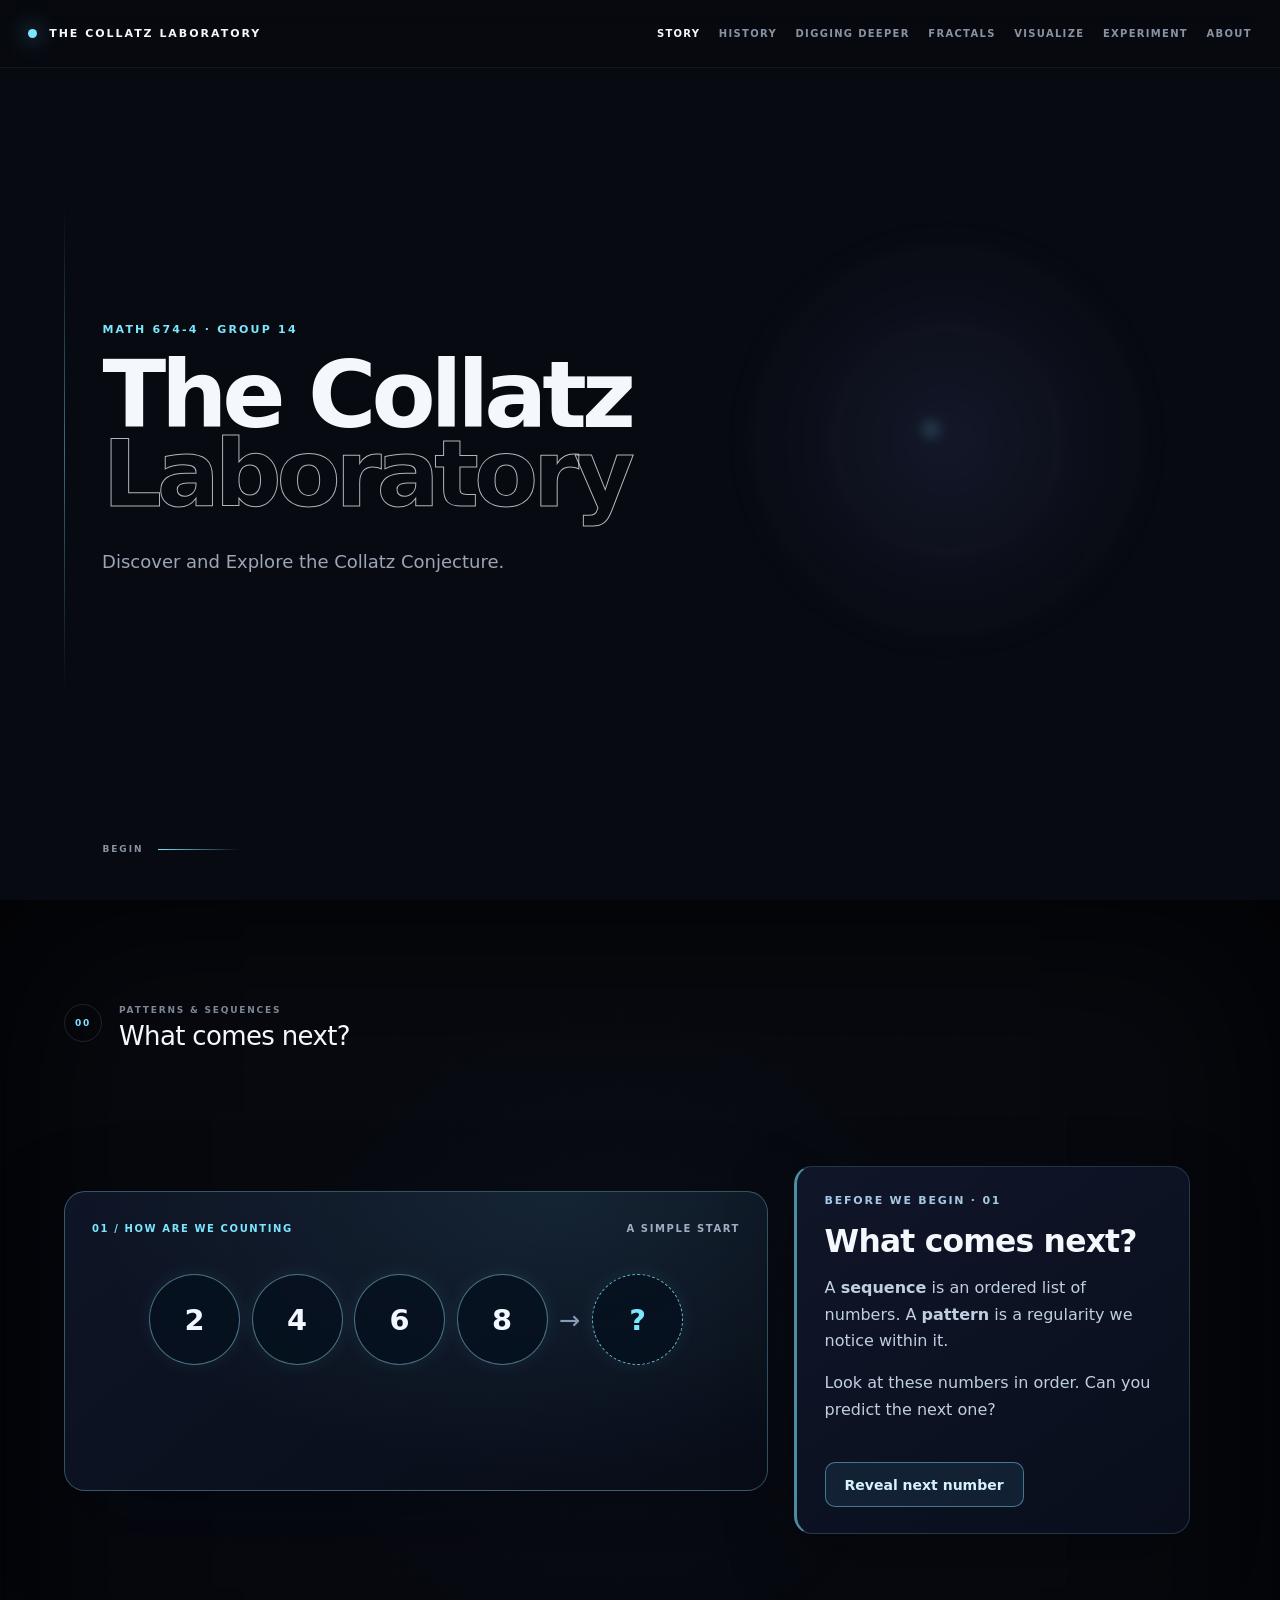
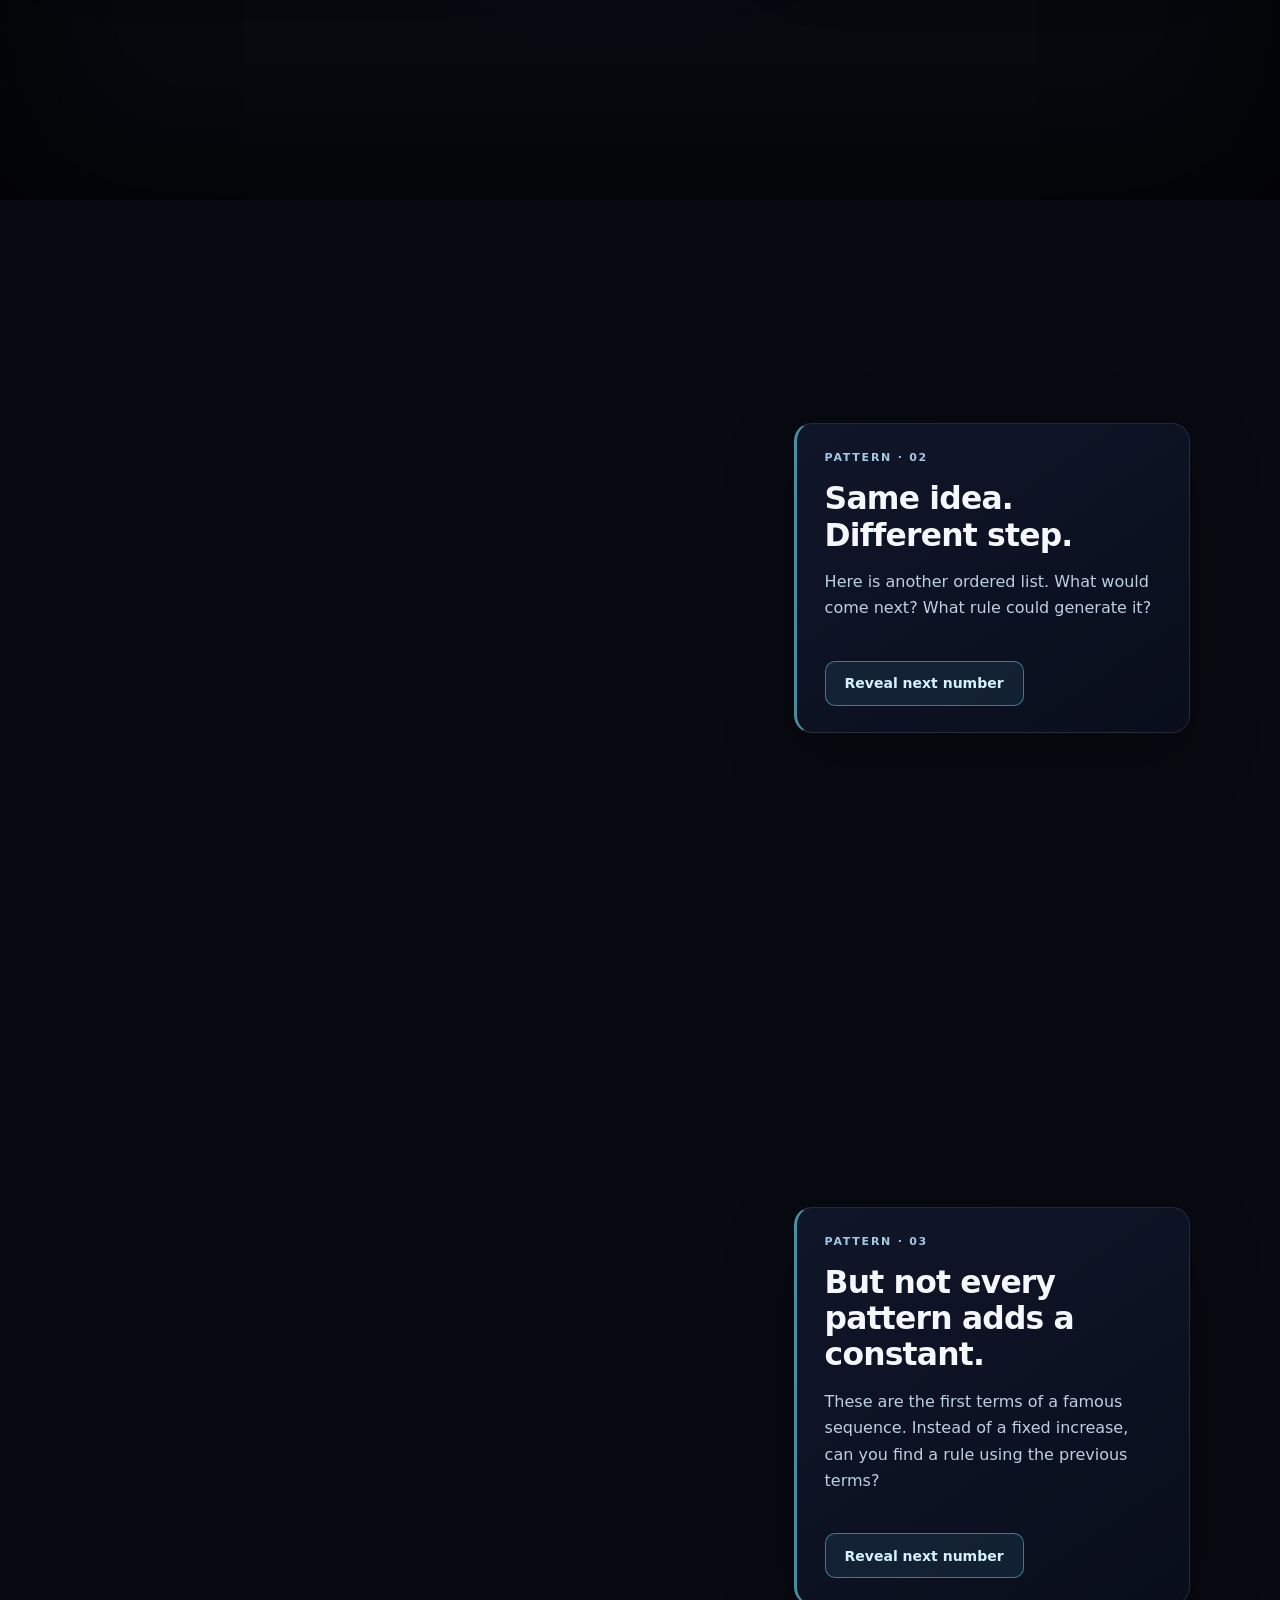
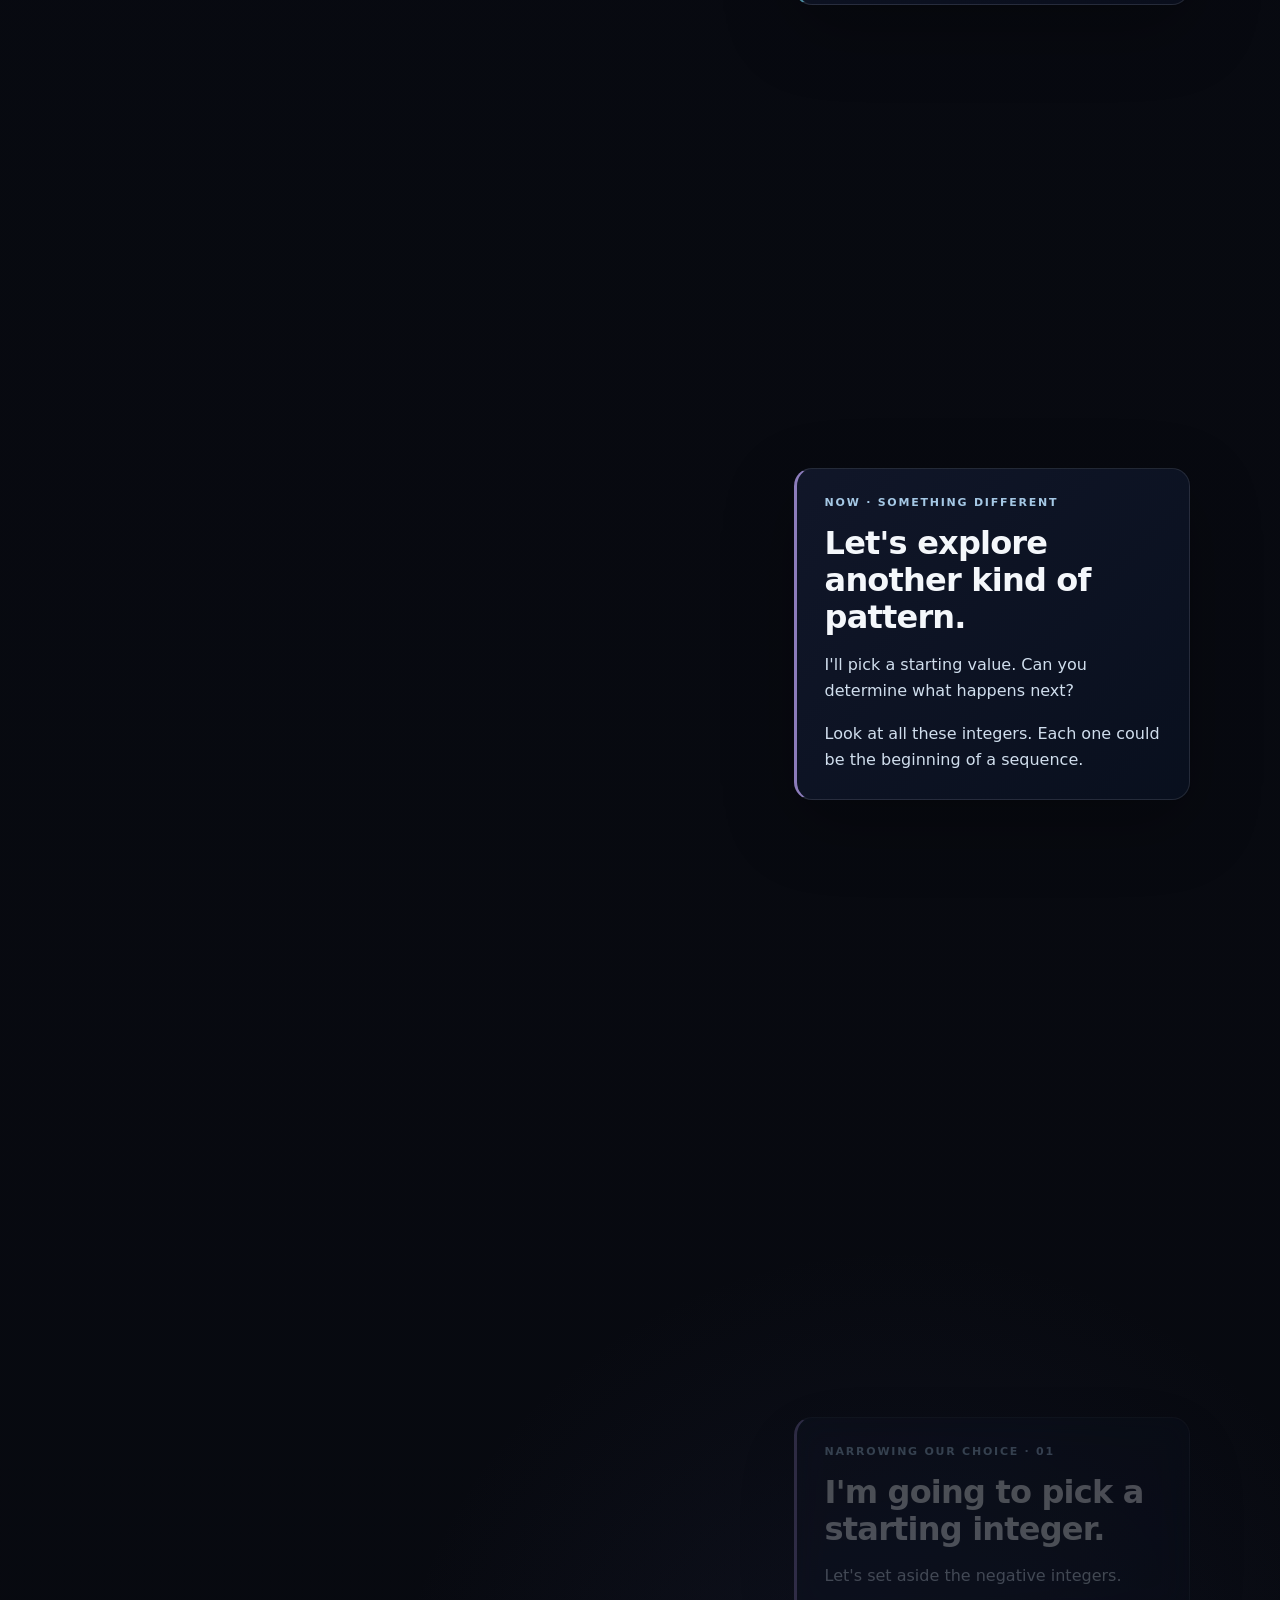
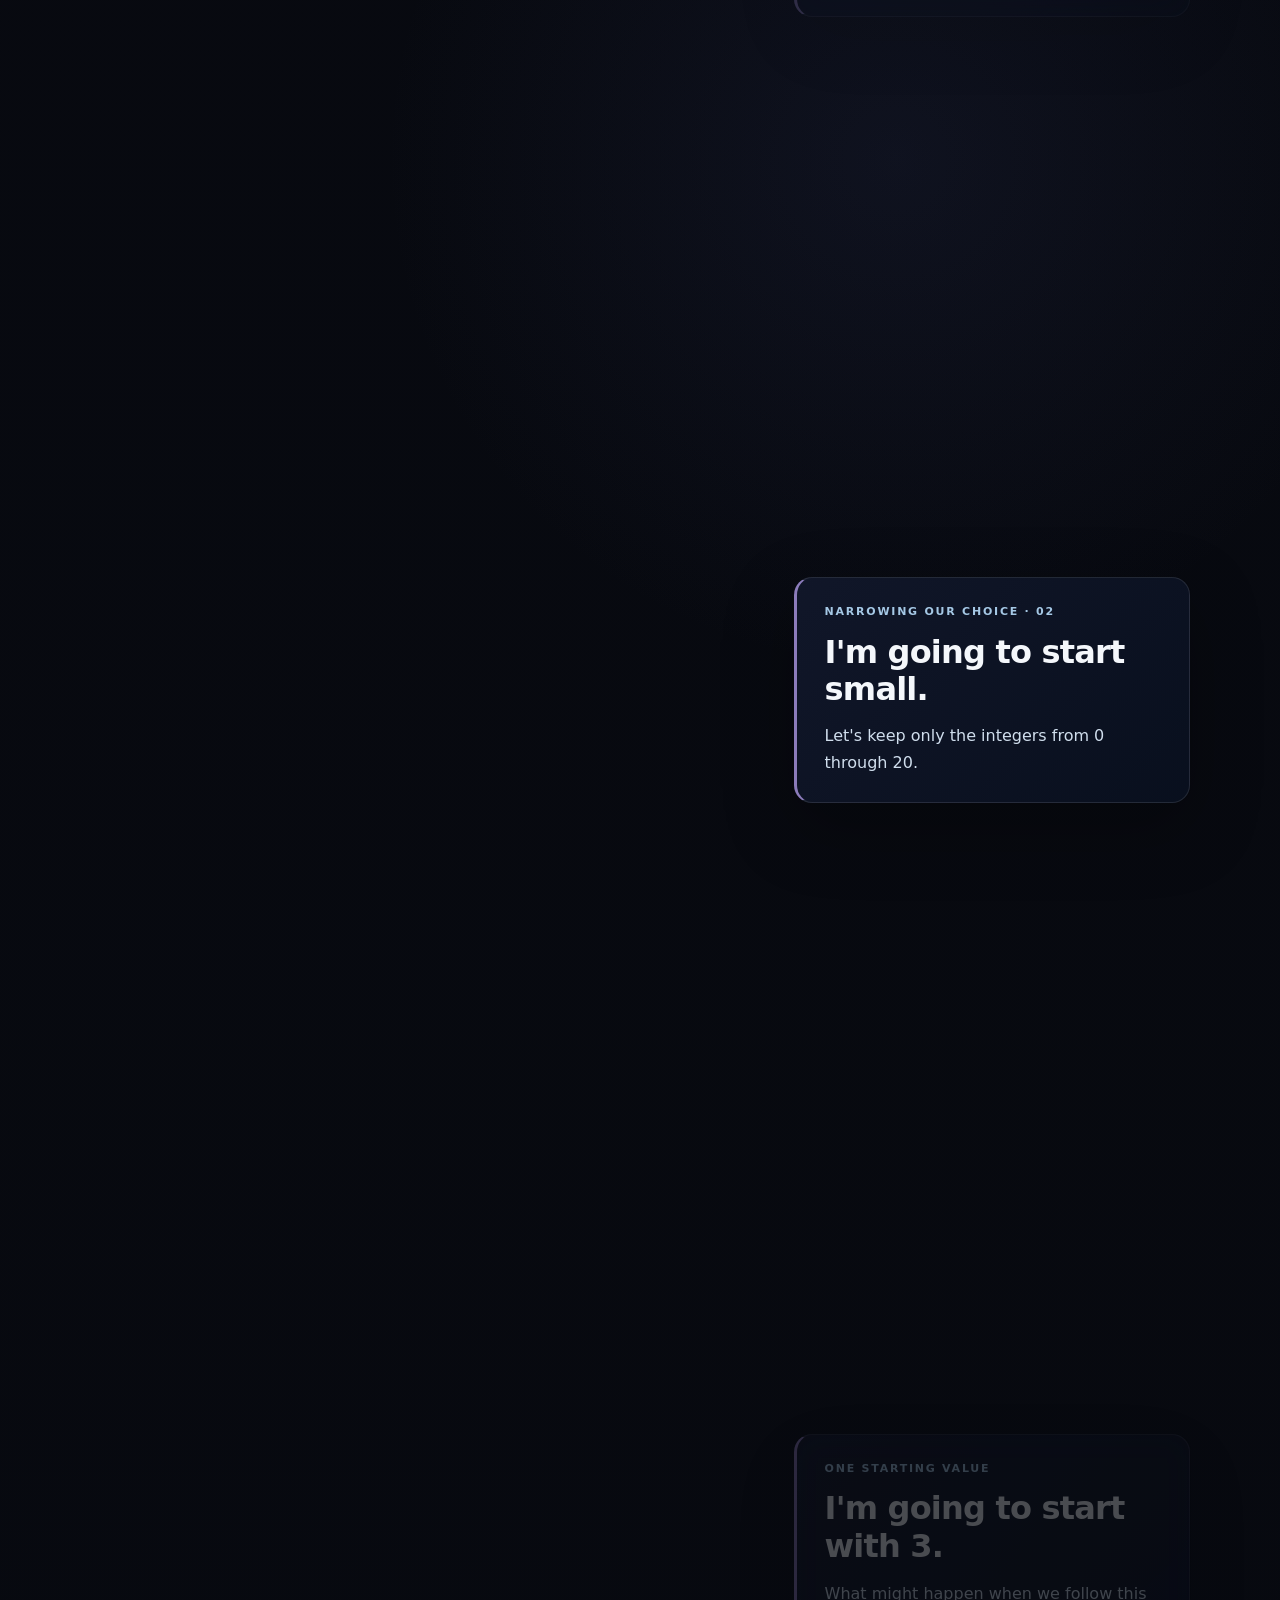
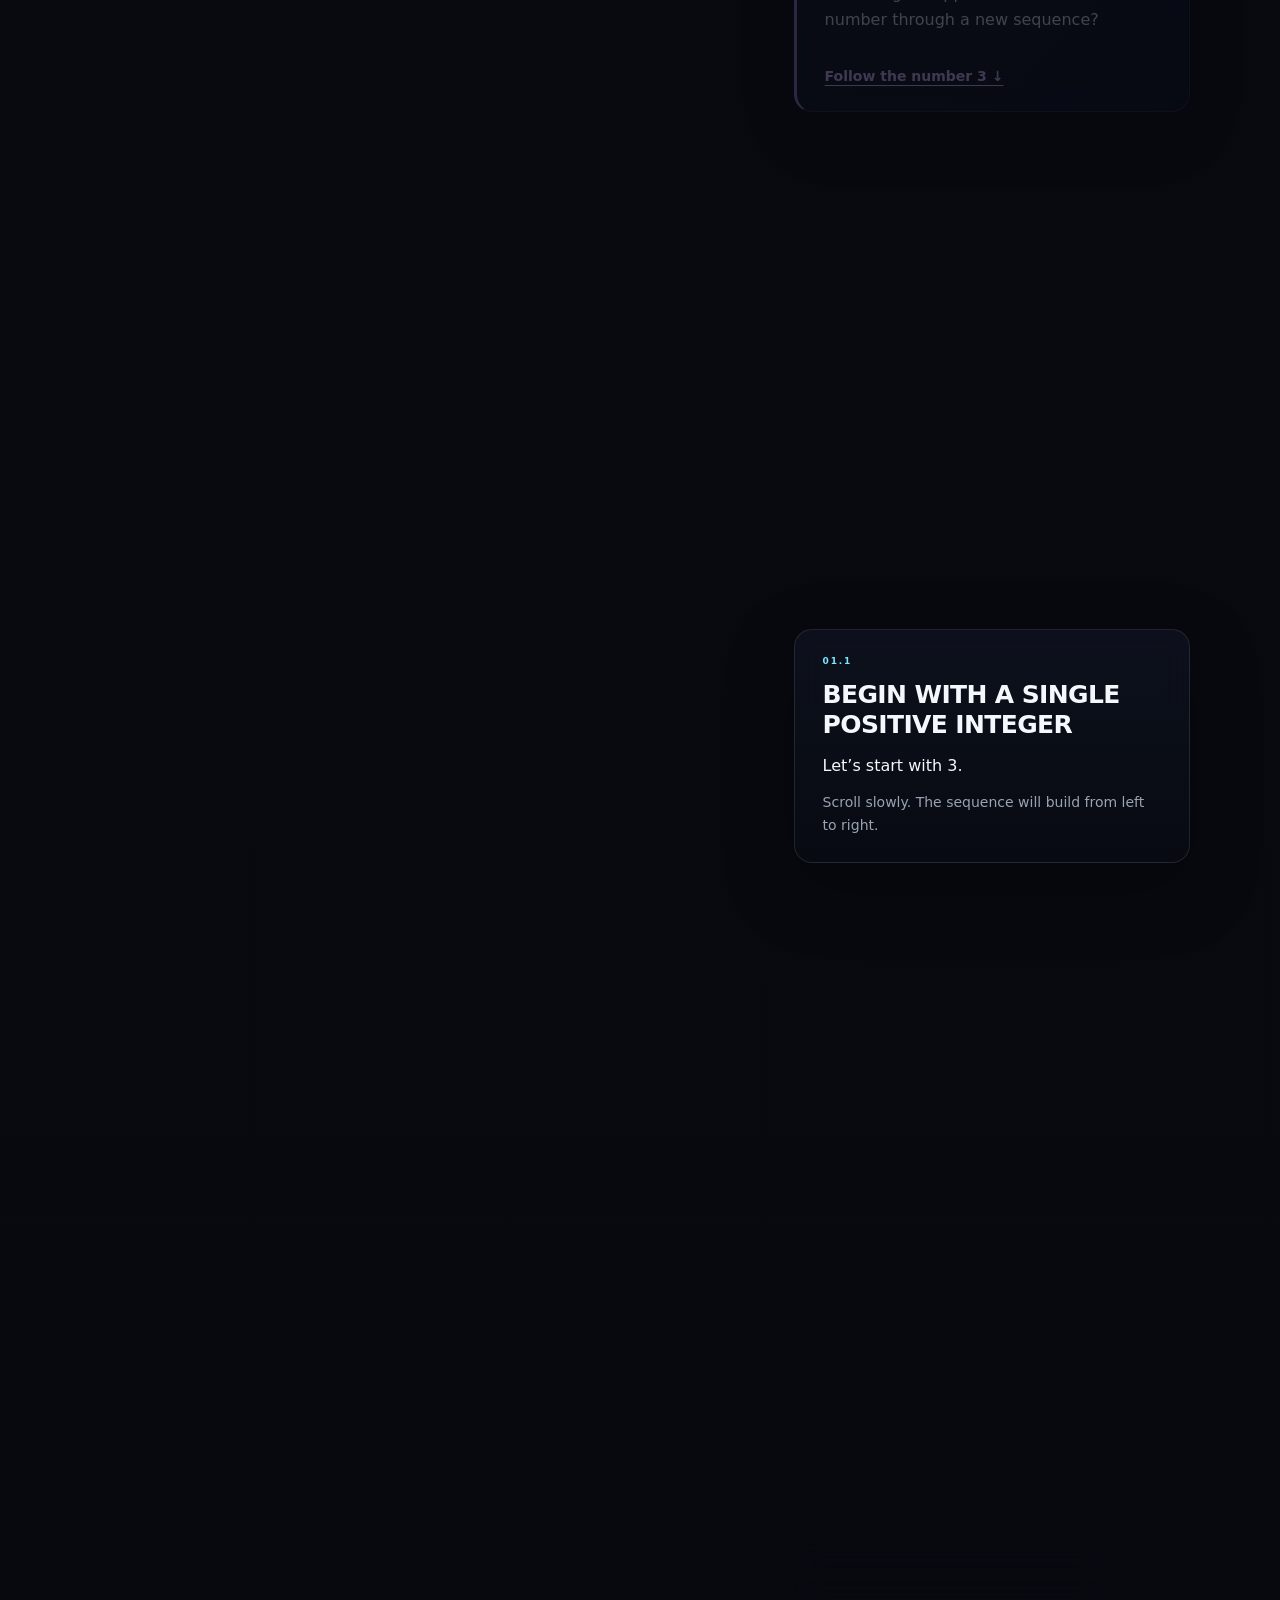
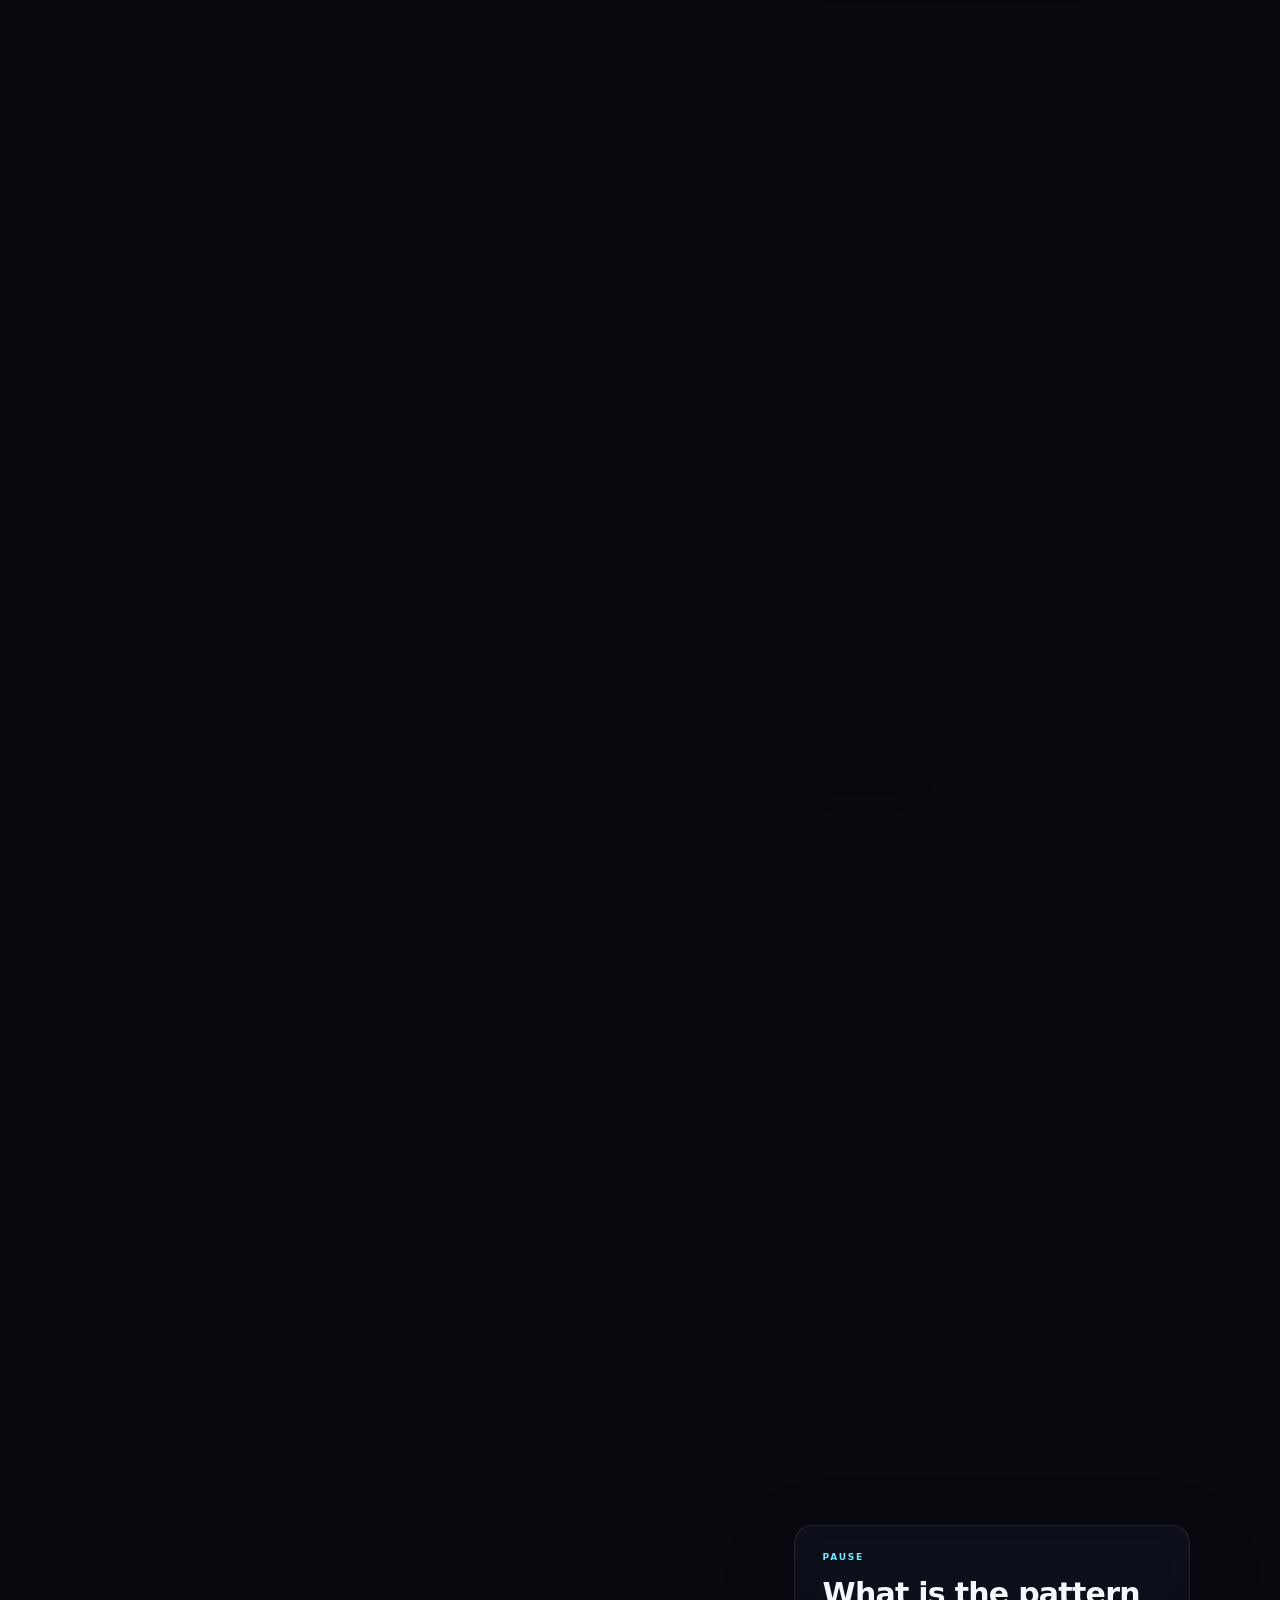
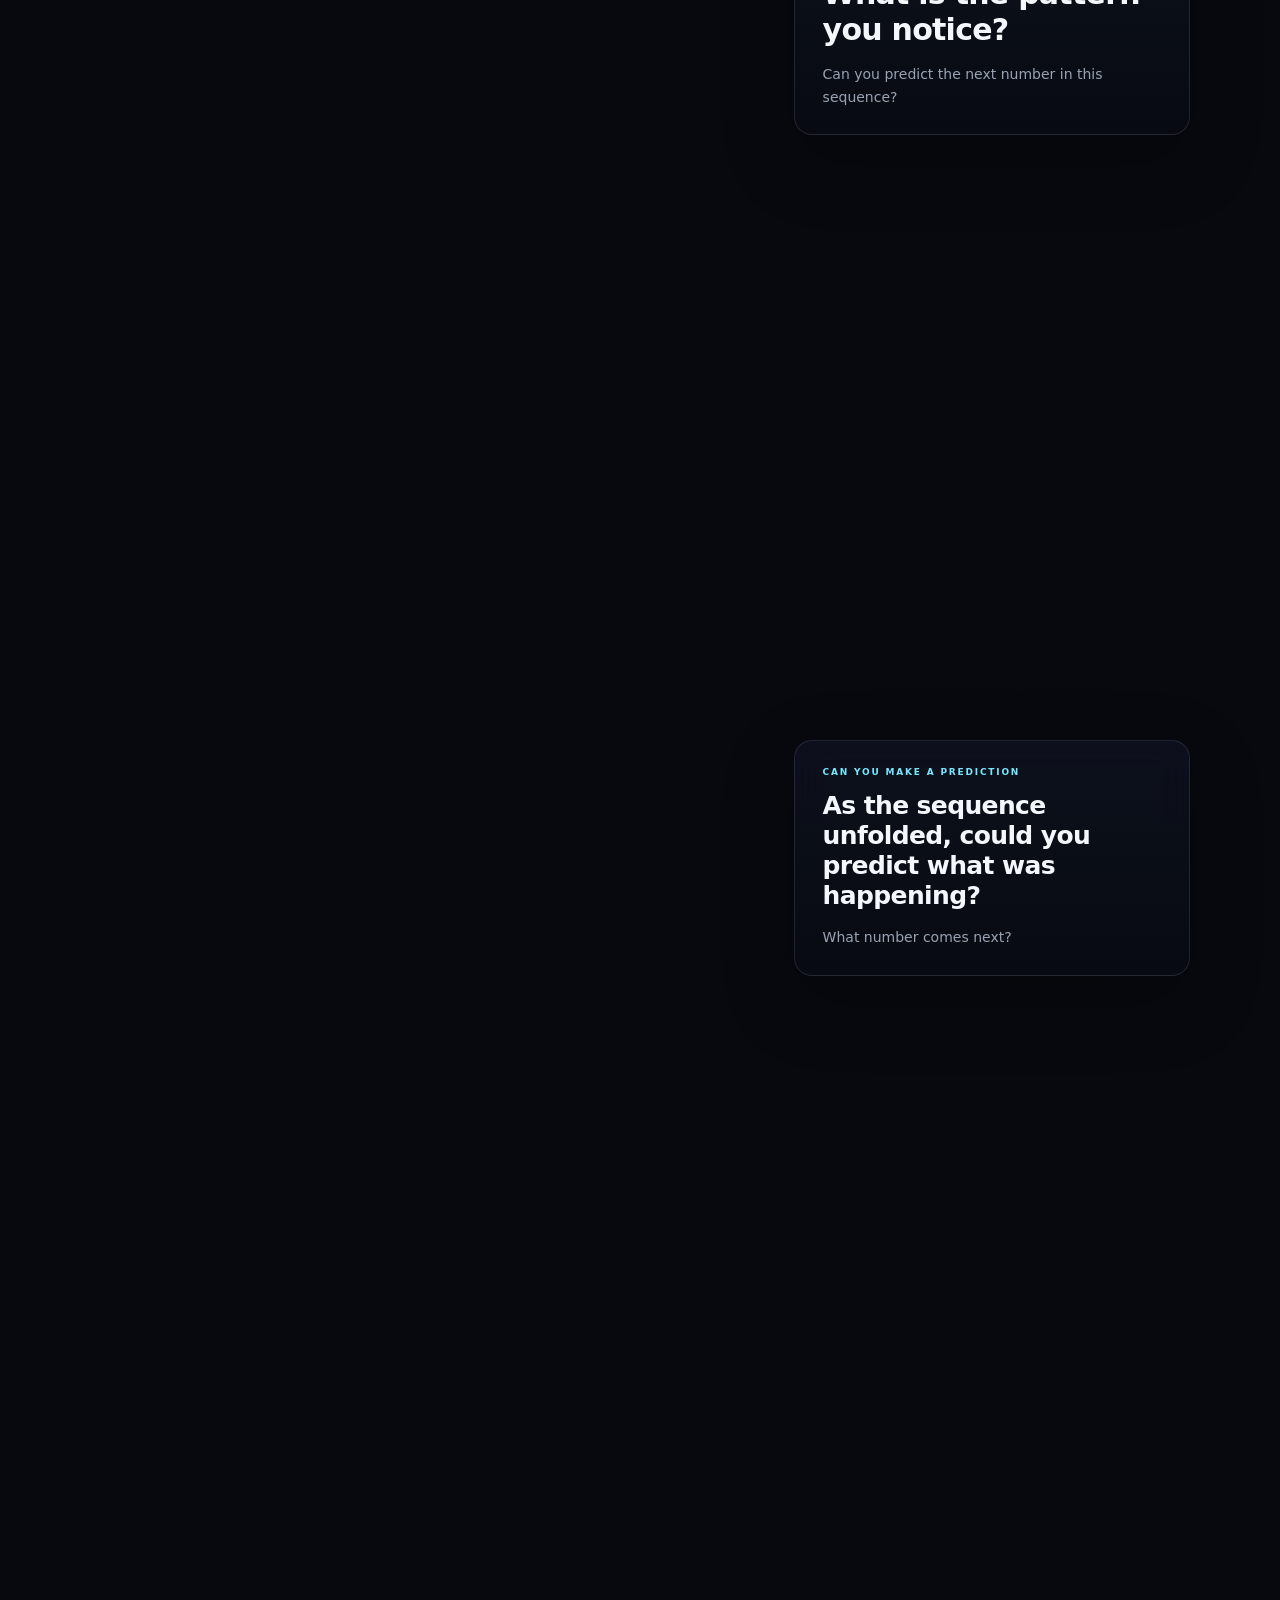
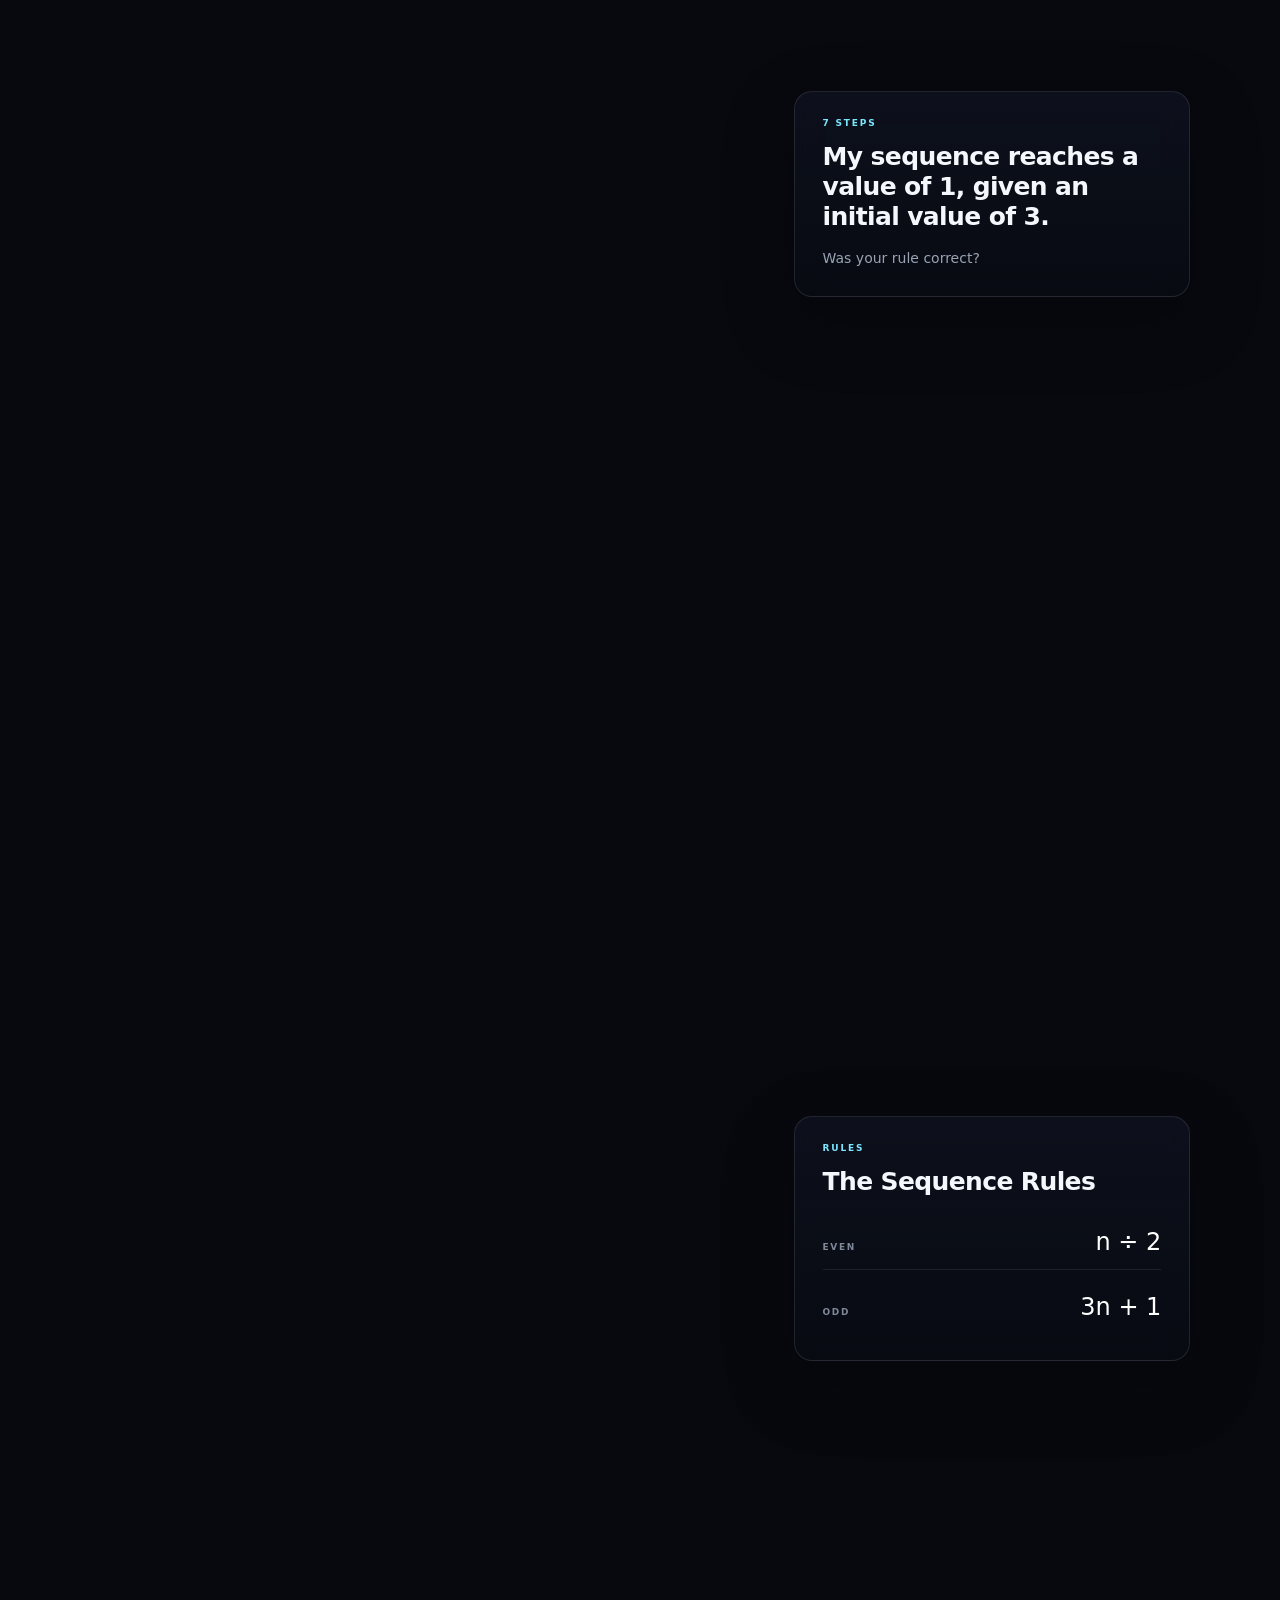
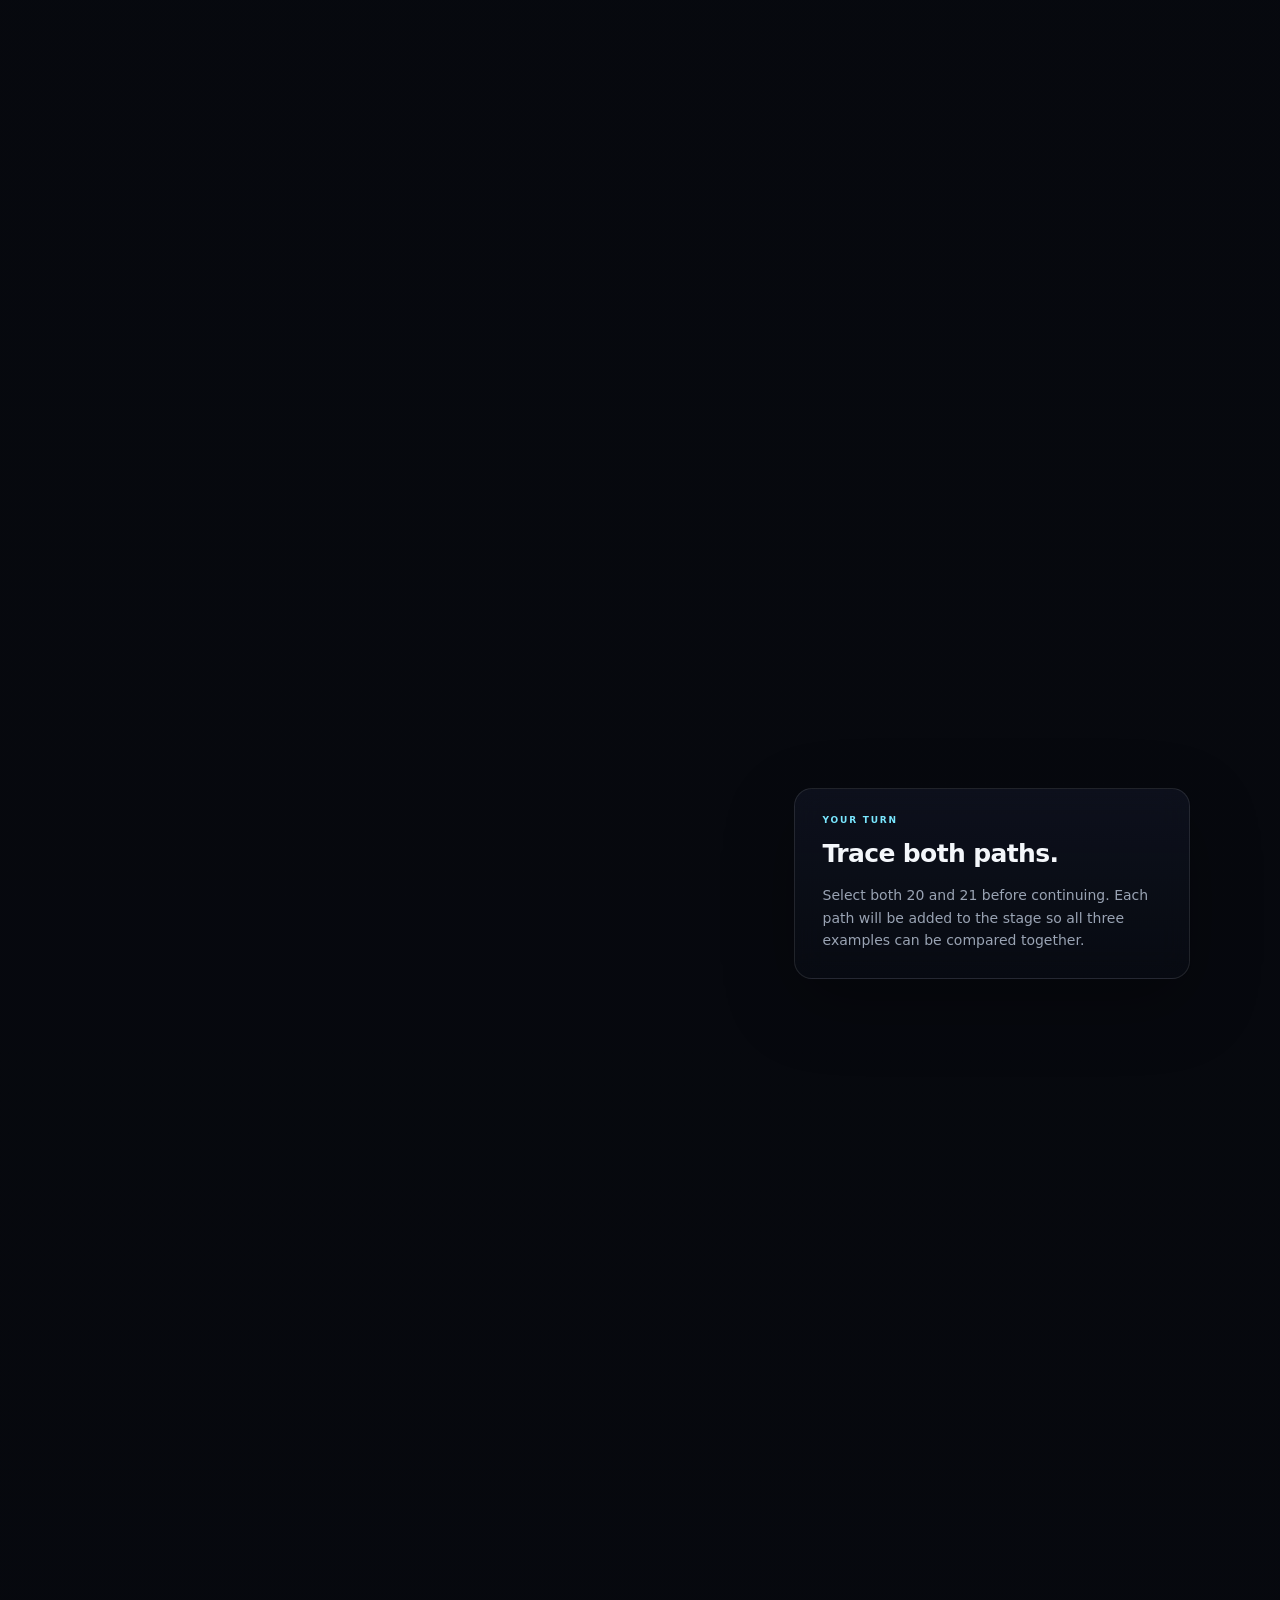
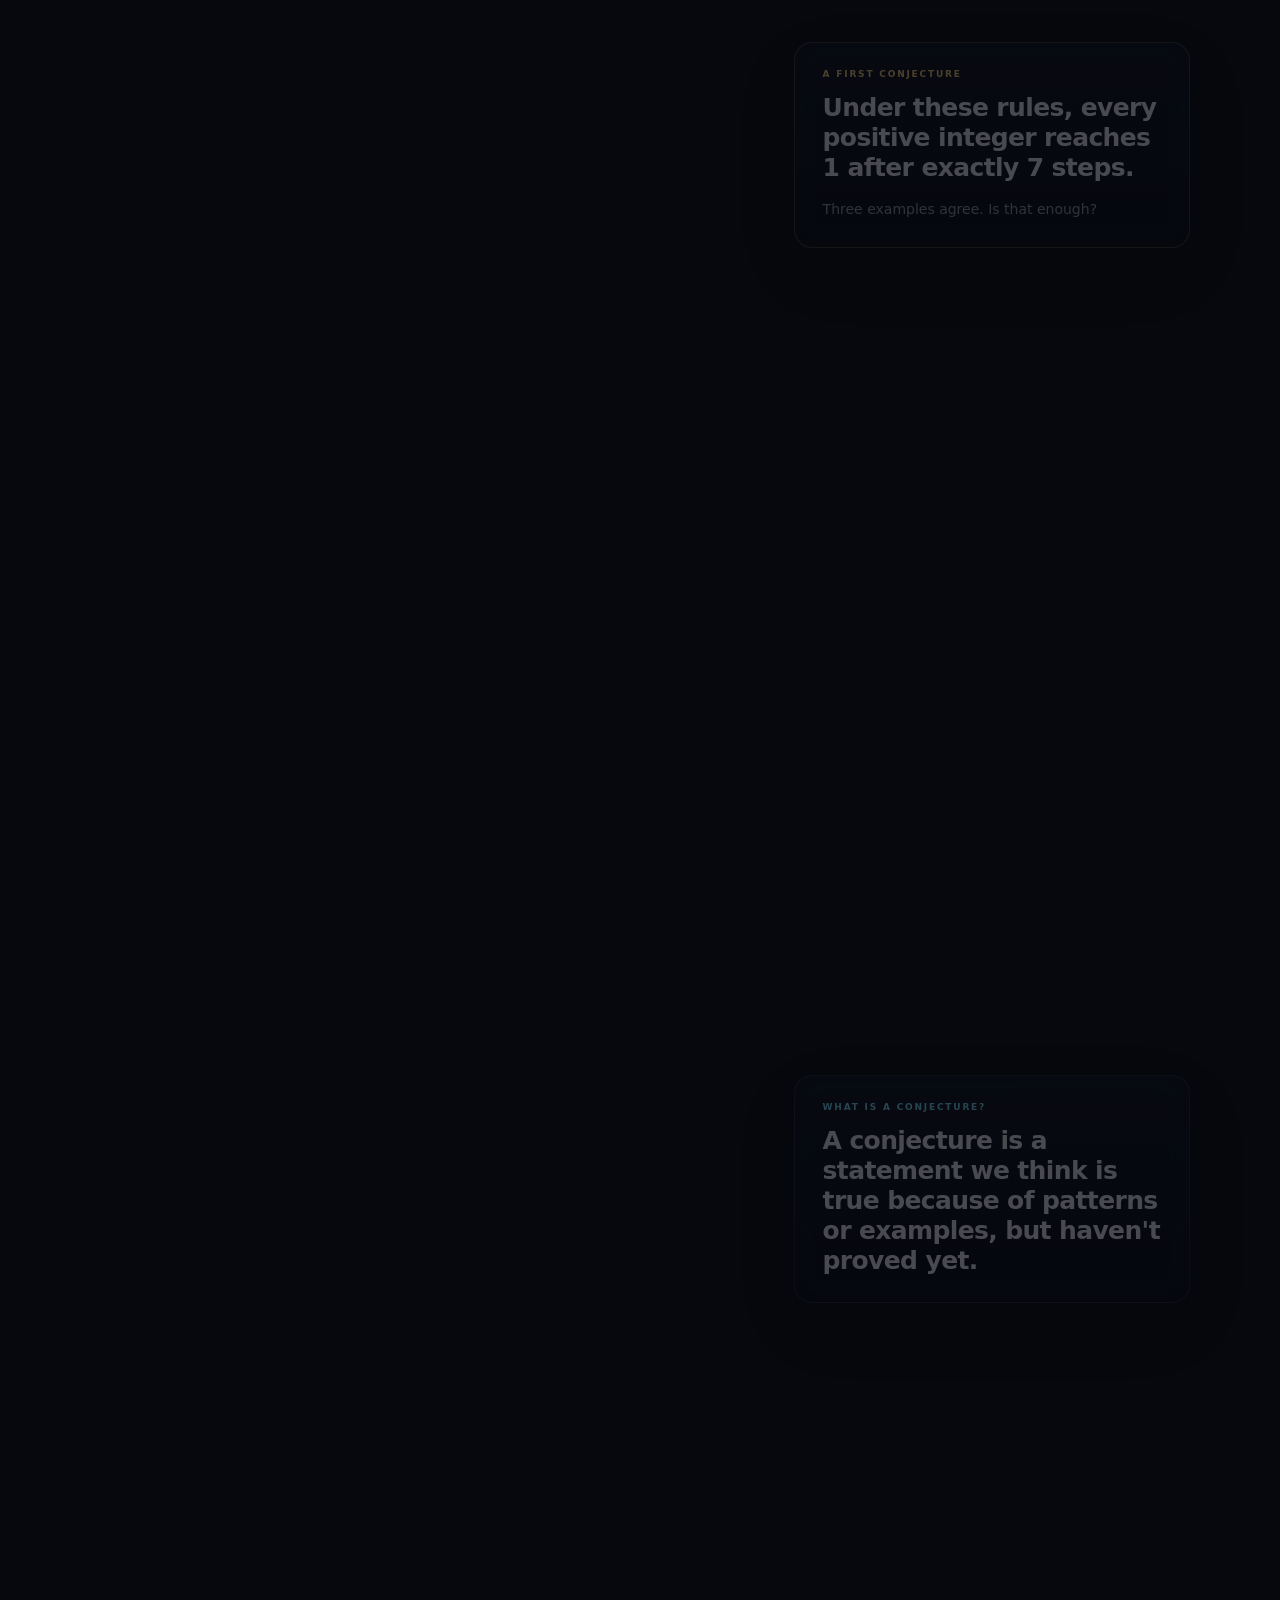
==== index.html @ 617feead "Apply Story copy edits and refresh source assets" ====
<!doctype html>
<html lang="en">
<head>
  <meta charset="utf-8" />
  <meta name="viewport" content="width=device-width, initial-scale=1" />
  <meta name="theme-color" content="#07090f" />
  <title>The Collatz Laboratory</title>
  <link rel="stylesheet" href="styles.css?v=20261021-nav-all-1" />
  <link rel="stylesheet" href="story-patterns.css?v=20261025-continuity-2" />
</head>
<body>
  <header class="site-header">
    <a class="brand" href="#top" aria-label="The Collatz Laboratory home">
      <span class="brand-mark"></span>
      <span>THE COLLATZ LABORATORY</span>
    </a>
    <nav aria-label="Primary navigation">
      <a class="active" aria-current="page" href="#story">STORY</a>
      <a href="history.html">HISTORY</a>
      <a href="digging-deeper.html">DIGGING DEEPER</a>
      <a href="fractals.html">FRACTALS</a>
      <a href="visualize.html">VISUALIZE</a>
      <a href="experiment.html">EXPERIMENT</a>
      <a href="about.html">ABOUT</a>
    </nav>
  </header>

  <main id="top">
    <section class="hero" aria-labelledby="hero-title">
      <div class="hero-glow"></div>
      <p class="eyebrow reveal-up">MATH 674-4 · GROUP 14</p>
      <h1 id="hero-title" class="reveal-up">The Collatz<br /><span>Laboratory</span></h1>
      <p class="hero-sub reveal-up">One number. Two rules. A question nobody has answered.</p>
      <a class="scroll-cue" href="#story" aria-label="Begin the story">
        <span>BEGIN</span>
        <span class="scroll-line"></span>
      </a>
    </section>

    <section id="story" class="story-shell">
      <div class="sticky-stage" aria-live="polite">
        <div class="stage-grid"></div>
        <div class="stage-vignette"></div>

        <div class="stage-heading">
          <span class="chapter">01</span>
          <div>
            <p class="kicker">FOLLOW THE PATH</p>
            <h2 id="stage-title">Start with 3.</h2>
          </div>
        </div>

        <div id="sequence-area" class="sequence-area"></div>

        <div id="floating-prompt" class="floating-prompt hidden">
          <p id="prompt-copy"></p>
        </div>

        <div id="choice-panel" class="choice-panel hidden"></div>

        <div id="status-pill" class="status-pill hidden"></div>

        <section id="conjecture-finale" class="conjecture-finale" aria-labelledby="conjecture-finale-title" aria-hidden="true" inert>
          <div class="conjecture-finale-inner">
            <div class="finale-opening">
              <div class="finale-opening-copy">
                <p class="finale-eyebrow"><span class="finale-spark" aria-hidden="true"></span> THE MATHEMATICAL QUESTION · CHAPTER 15</p>
                <h2 id="conjecture-finale-title" class="finale-title">The Collatz <span>Conjecture.</span></h2>
                <p class="finale-intro">Begin with <strong>any positive integer.</strong></p>
              </div>
              <div class="finale-tree-reminder" id="conjecture-tree-reminder"
                   role="img" aria-label="A miniature of the complete branching Collatz tree, with the powers of two running down the middle">
                <p class="finale-tree-caption">A SINGLE CONNECTED TREE</p>
              </div>
            </div>
            <div class="finale-rules" aria-label="The two Collatz sequence rules">
              <div class="finale-rule"><span class="finale-rule-name">IF EVEN</span><strong>Divide by 2</strong><span class="finale-rule-symbol">n ÷ 2</span></div>
              <div class="finale-rule"><span class="finale-rule-name">IF ODD</span><strong>Triple it, then add 1</strong><span class="finale-rule-symbol">3n + 1</span></div>
            </div>
            <p class="finale-statement">Repeat these rules. <strong>The conjecture is that every positive integer will eventually reach 1.</strong></p>
            <p class="finale-footnote">From there, the sequence cycles through <span class="finale-cycle">1 → 4 → 2 → 1</span>. No one has proved this happens for every positive starting value.</p>
            <div class="finale-journey">
              <p class="finale-journey-label">WHERE WILL YOU EXPLORE NEXT?</p>
              <nav class="finale-pathways" aria-label="Explore the Collatz Laboratory">
                <a class="finale-path" href="history.html"><span>History</span><span aria-hidden="true">↗</span></a>
                <a class="finale-path" href="digging-deeper.html"><span>Digging Deeper</span><span aria-hidden="true">↗</span></a>
                <a class="finale-path" href="fractals.html"><span>Fractals</span><span aria-hidden="true">↗</span></a>
                <a class="finale-path" href="visualize.html"><span>Visualize</span><span aria-hidden="true">↗</span></a>
                <a class="finale-path" href="experiment.html"><span>Experiment</span><span aria-hidden="true">↗</span></a>
                <a class="finale-path" href="about.html"><span>About</span><span aria-hidden="true">↗</span></a>
              </nav>
            </div>
          </div>
        </section>
      </div>

      <div class="story-steps">

        <article class="story-step pattern-step" data-scene="pattern-twos">
          <div class="step-card">
            <p class="step-number">BEFORE WE BEGIN · 01</p>
            <h3>What comes next?</h3>
            <p>A <strong>sequence</strong> is an ordered list of numbers. A <strong>pattern</strong> is a regularity we notice within it.</p>
            <p>Look at these numbers in order. Can you predict the next one?</p>
            <button type="button" class="pattern-reveal-button" data-pattern-reveal aria-expanded="false" aria-controls="pattern-twos-feedback">Reveal next number</button>
            <p class="pattern-feedback" id="pattern-twos-feedback" role="status" hidden>Each number is 2 more than the previous one.</p>
          </div>
        </article>

        <article class="story-step pattern-step" data-scene="pattern-sevens">
          <div class="step-card">
            <p class="step-number">PATTERN · 02</p>
            <h3>Same idea. Different step.</h3>
            <p>Here is another ordered list. What would come next? What rule could generate it?</p>
            <button type="button" class="pattern-reveal-button" data-pattern-reveal aria-expanded="false" aria-controls="pattern-sevens-feedback">Reveal next number</button>
            <p class="pattern-feedback" id="pattern-sevens-feedback" role="status" hidden>Add 7 every time. So far, both sequences have a constant difference.</p>
          </div>
        </article>

        <article class="story-step pattern-step" data-scene="pattern-fibonacci">
          <div class="step-card">
            <p class="step-number">PATTERN · 03</p>
            <h3>But not every pattern adds a constant.</h3>
            <p>These are the first terms of a famous sequence. Instead of a fixed increase, can you find a rule using the previous terms?</p>
            <button type="button" class="pattern-reveal-button" data-pattern-reveal aria-expanded="false" aria-controls="pattern-fibonacci-feedback">Reveal next number</button>
            <p class="pattern-feedback" id="pattern-fibonacci-feedback" role="status" hidden>Add the previous two terms: 5 + 8 = 13. This is the Fibonacci sequence.</p>
          </div>
        </article>


        <article class="story-step pattern-step pattern-bridge-step" data-scene="pattern-bridge">
          <div class="step-card">
            <p class="step-number">NOW · SOMETHING DIFFERENT</p>
            <h3>Let's explore another kind of pattern.</h3>
            <p>I'll pick a starting value. Can you determine what happens next?</p>
            <p>Look at all these integers. Each one could be the beginning of a sequence.</p>
          </div>
        </article>

        <article class="story-step pattern-step pattern-bridge-step" data-scene="pattern-positive">
          <div class="step-card">
            <p class="step-number">NARROWING OUR CHOICE · 01</p>
            <h3>I'm going to pick a starting integer.</h3>
            <p>Let's set aside the negative integers.</p>
          </div>
        </article>

        <article class="story-step pattern-step pattern-bridge-step" data-scene="pattern-small">
          <div class="step-card">
            <p class="step-number">NARROWING OUR CHOICE · 02</p>
            <h3>I'm going to start small.</h3>
            <p>Let's keep only the integers from 0 through 20.</p>
          </div>
        </article>

        <article class="story-step pattern-step pattern-bridge-step" data-scene="pattern-three">
          <div class="step-card">
            <p class="step-number">ONE STARTING VALUE</p>
            <h3>I'm going to start with 3.</h3>
            <p>What might happen when we follow this number through a new sequence?</p>
            <a class="pattern-continue" href="#collatz-first-number">Follow the number 3 ↓</a>
          </div>
        </article>

        <article id="collatz-first-number" class="story-step" data-scene="intro">
          <div class="step-card">
            <h3>Begin with a single integer.</h3>
            <p>Scroll slowly. The path will build from left to right.</p>
          </div>
        </article>

        <article class="story-step" data-scene="three-1">
          <div class="step-card whisper-card">
            <p>The next number in the sequence is 10</p>
          </div>
        </article>

        <article class="story-step" data-scene="three-2">
          <div class="step-card whisper-card">
            <p>Followed by 5</p>
          </div>
        </article>

        <article class="story-step" data-scene="three-3">
          <div class="step-card prompt-card">
            <p class="step-number">PAUSE</p>
            <h3>What is the pattern you notice?</h3>
            <p>Can you predict the next number in this sequence?</p>
          </div>
        </article>

        <article class="story-step" data-scene="reveal-rule">
          <div class="step-card rule-card">
            <p class="step-number">THE RULE</p>
            <div class="rule-lines">
              <p><span>EVEN</span><strong>n ÷ 2</strong></p>
              <p><span>ODD</span><strong>3n + 1</strong></p>
            </div>
          </div>
        </article>

        <article class="story-step tall-step" data-scene="finish-three">
          <div class="step-card">
            <p class="step-number">7 STEPS</p>
            <h3>My sequence reaches a value of 1, given an initial value of 3.</h3>
            <p>Was your rule correct?</p>
          </div>
        </article>

        <article class="story-step choice-step" data-scene="choose-seven">
          <div class="step-card">
            <p class="step-number">YOUR TURN</p>
            <h3>Trace both paths.</h3>
            <p>Select both 20 and 21 before continuing. Each path will be added to the stage so all three seven-step examples can be compared together.</p>
            <div style="display:flex; gap:12px; margin-top:20px;">
              <button class="choice-button" type="button" onclick="const b=document.querySelector('#choice-panel [data-seven=\'20\']'); if(b){b.click(); this.classList.add('done'); this.textContent='20 ✓';}">20</button>
              <button class="choice-button" type="button" onclick="const b=document.querySelector('#choice-panel [data-seven=\'21\']'); if(b){b.click(); this.classList.add('done'); this.textContent='21 ✓';}">21</button>
            </div>
          </div>
        </article>

        <article class="story-step tall-step" data-scene="conjecture">
          <div class="step-card conjecture-card">
            <p class="step-number">A CONJECTURE</p>
            <h3>Under these rules, every positive integer reaches 1 after exactly 7 steps.</h3>
            <p>Three examples agree. Is that enough?</p>
          </div>
        </article>

        <article class="story-step choice-step" data-scene="test-conjecture">
          <div class="step-card">
            <p class="step-number">TEST IT</p>
            <h3>Test all three starting values.</h3>
            <p>Select 6, 40, and 42 before continuing. Each one tests the seven-step conjecture in a related way.</p>
            <div style="display:flex; gap:12px; margin-top:20px;">
              <button class="choice-button test-card-choice" type="button" data-test-card="6" onclick="triggerTestChoice(6, this)">6</button>
              <button class="choice-button test-card-choice" type="button" data-test-card="40" onclick="triggerTestChoice(40, this)">40</button>
              <button class="choice-button test-card-choice" type="button" data-test-card="42" onclick="triggerTestChoice(42, this)">42</button>
            </div>
          </div>
        </article>

        <article class="story-step tall-step" data-scene="refine">
          <div class="step-card conjecture-card refined-card">
            <p class="step-number">REFINE THE CONJECTURE</p>
            <h3>Exactly 7 steps fails.</h3>
            <p>But every path we have tested still reaches 1.</p>
          </div>
        </article>

        <article class="story-step writing-step" data-scene="text-placeholder">
          <div class="step-card writing-card">
            <p class="step-number">GROUP TEXT</p>
            <h3>INSERT TEXT HERE</h3>
            <p>This space is intentionally reserved for the group’s mathematical explanation.</p>
          </div>
        </article>
      </div>
    </section>

    <section class="prototype-end">
      <p class="eyebrow">STYLE PROTOTYPE · v0.1</p>
      <h2>The story would continue from here.</h2>
      <p>Visualizer, generalized <em>an+b</em> exploration, experimental laboratory, discoveries, and project text are intentionally not built yet.</p>
    </section>
  </main>

  <script src="app.js?v=20261021-scroll-1"></script>
  <script>
    // Prototype patch: keep the same SVG + arrow visual language for the
    // counterexample stage instead of falling back to the older flex-row view.
    const legacyRenderRows = renderRows;
    const legacySetScene = setScene;

    function renderArrowTestPath(start, animate = true) {
      clearTimers();
      ensurePrimaryStyles();

      sequenceArea.innerHTML = "";
      sequenceArea.dataset.mode = "test-eight";
      delete sequenceArea.dataset.revealCount;

      const rowEl = document.createElement("div");
      rowEl.className = "sequence-row primary-sequence-row";

      const label = document.createElement("div");
      label.className = "row-label";
      label.textContent = `START ${start}`;

      const shell = document.createElement("div");
      shell.className = "primary-svg-shell";

      const svg = svgElement("svg", {
        class: "primary-path-svg",
        viewBox: "0 0 1000 118",
        preserveAspectRatio: "xMidYMid meet",
        role: "img",
        "aria-label": `The Collatz sequence beginning at ${start}`
      });

      appendSvgSequence(svg, start, PRIMARY_Y, "gold", { visible: !animate, labelVisible: false });
      shell.appendChild(svg);
      rowEl.append(label, shell);
      sequenceArea.appendChild(rowEl);

      if (!animate) return;

      const nodes = [...sequenceArea.querySelectorAll(`[data-row-start="${start}"].primary-node`)];
      const segments = [...sequenceArea.querySelectorAll(`[data-row-start="${start}"].primary-segment`)];
      nodes[0]?.classList.add("visible");

      for (let nodeIndex = 1; nodeIndex < nodes.length; nodeIndex++) {
        const offset = nodeIndex - 1;
        const segmentDelay = offset * 280 + 80;
        const nodeDelay = segmentDelay + 205;
        state.timers.push(setTimeout(() => segments[nodeIndex - 1]?.classList.add("visible"), segmentDelay));
        state.timers.push(setTimeout(() => nodes[nodeIndex]?.classList.add("visible"), nodeDelay));
      }
    }

    renderRows = function(rows, options = {}) {
      if (rows.length === 1 && [6, 40, 42].includes(Number(rows[0].start))) {
        renderArrowTestPath(Number(rows[0].start), state.scene !== "refine");
        return;
      }
      return legacyRenderRows(rows, options);
    };

    setScene = function(scene) {
      if (scene === "test-conjecture" && scene !== state.scene) {
        state.scene = scene;
        hideTransientUI();
        stageTitle.textContent = "Try to break the conjecture.";

        if (state.tested) {
          renderArrowTestPath(state.tested, false);
          showStatus("8 steps");
          showPrompt(`After one move, ${state.tested} joins the path that began at ${mergeParent[state.tested]}.`);
        } else {
          ensureComparisonStage();
          makePrimaryThreeFullyVisible();
          setComparisonRowVisible(20, false);
          setComparisonRowVisible(21, false);
          showStatus("Choose 6, 40, or 42");
        }

        showTestChoices();
        return;
      }

      return legacySetScene(scene);
    };

    function triggerTestChoice(value, element) {
      document.querySelectorAll(".test-card-choice").forEach(button => button.classList.remove("active"));
      element?.classList.add("active");
      const hiddenButton = document.querySelector(`#choice-panel [data-test="${value}"]`);
      if (hiddenButton) hiddenButton.click();
    }
  </script>
  <script src="story-sync.js?v=20261025-copy-2"></script>
  <script src="gate.js?v=20261025-revisit-2"></script>
  <script src="merge-polish.js?v=20261019-5"></script>
  <script src="merge-arrow-polish.js?v=20261012-1649"></script>
  <script src="story-meta-sync.js?v=20261025-conjecture-2"></script>
  <script src="choice-fix.js?v=20261013-1324"></script>
  <script src="collatz-tree-story.js?v=20261021-finale-4"></script>
  <script src="story-patterns.js?v=20261025-continuity-2"></script>
</body>
</html>
---- styles.css ----
:root {
  --bg: #07090f;
  --bg-soft: #0b0e17;
  --panel: rgba(12, 16, 28, 0.72);
  --panel-strong: rgba(14, 18, 31, 0.9);
  --text: #f4f7fb;
  --muted: #8e98aa;
  --hairline: rgba(255, 255, 255, 0.11);
  --cyan: #7ae7ff;
  --violet: #9f8cff;
  --pink: #ff78b8;
  --gold: #ffd479;
  --green: #86f0bd;
  --header-h: 68px;
}

* {
  box-sizing: border-box;
}

html {
  scroll-behavior: smooth;
  background: var(--bg);
}

body {
  margin: 0;
  color: var(--text);
  background:
    radial-gradient(circle at 70% 18%, rgba(67, 77, 135, 0.13), transparent 32rem),
    linear-gradient(180deg, #080a11 0%, #05070b 100%);
  font-family: Inter, ui-sans-serif, system-ui, -apple-system, BlinkMacSystemFont, "Segoe UI", sans-serif;
  min-width: 1120px;
  overflow-x: hidden;
}

a {
  color: inherit;
}

.site-header {
  position: fixed;
  inset: 0 0 auto 0;
  height: var(--header-h);
  display: flex;
  align-items: center;
  justify-content: space-between;
  padding: 0 34px;
  z-index: 100;
  border-bottom: 1px solid rgba(255, 255, 255, 0.06);
  background: linear-gradient(180deg, rgba(7, 9, 15, 0.93), rgba(7, 9, 15, 0.5));
  backdrop-filter: blur(14px);
}

.brand {
  display: flex;
  align-items: center;
  gap: 12px;
  text-decoration: none;
  font-size: 11px;
  font-weight: 750;
  letter-spacing: 0.18em;
}

.brand-mark {
  width: 9px;
  height: 9px;
  border-radius: 50%;
  background: var(--cyan);
  box-shadow: 0 0 22px rgba(122, 231, 255, 0.85);
}

nav {
  display: flex;
  gap: 30px;
  align-items: center;
  font-size: 10px;
  font-weight: 700;
  letter-spacing: 0.17em;
}

nav a,
.nav-placeholder {
  text-decoration: none;
  color: #8992a3;
}

nav a.active {
  color: var(--text);
}

.nav-placeholder {
  opacity: 0.38;
  cursor: default;
}

.hero {
  position: relative;
  height: 100vh;
  min-height: 720px;
  display: flex;
  flex-direction: column;
  justify-content: center;
  padding: 0 8vw;
  overflow: hidden;
}

.hero::before {
  content: "";
  position: absolute;
  width: 1px;
  height: 54vh;
  left: 5vw;
  top: 23vh;
  background: linear-gradient(transparent, rgba(122, 231, 255, 0.45), transparent);
}

.hero-glow {
  position: absolute;
  width: 42vw;
  height: 42vw;
  right: 5vw;
  top: 19vh;
  border-radius: 50%;
  background:
    radial-gradient(circle at 47% 48%, rgba(122, 231, 255, 0.18) 0 2%, transparent 2.5%),
    radial-gradient(circle at 50% 50%, rgba(91, 109, 188, 0.14), transparent 58%);
  filter: blur(6px);
}

.hero-glow::before,
.hero-glow::after {
  content: "";
  position: absolute;
  inset: 15%;
  border-radius: 50%;
  border: 1px solid rgba(122, 231, 255, 0.13);
}

.hero-glow::after {
  inset: 29%;
  border-color: rgba(159, 140, 255, 0.16);
}

.eyebrow,
.kicker,
.step-number,
.chapter {
  text-transform: uppercase;
  letter-spacing: 0.2em;
  font-weight: 750;
}

.eyebrow {
  margin: 0 0 20px;
  color: var(--cyan);
  font-size: 11px;
}

.hero h1 {
  margin: 0;
  max-width: 900px;
  font-size: clamp(76px, 7.3vw, 132px);
  line-height: 0.84;
  letter-spacing: -0.055em;
  font-weight: 650;
}

.hero h1 span {
  color: transparent;
  -webkit-text-stroke: 1px rgba(244, 247, 251, 0.72);
}

.hero-sub {
  margin: 34px 0 0;
  max-width: 520px;
  color: #9ca6b6;
  font-size: 18px;
  line-height: 1.65;
}

.scroll-cue {
  position: absolute;
  left: 8vw;
  bottom: 46px;
  display: flex;
  gap: 14px;
  align-items: center;
  text-decoration: none;
  font-size: 9px;
  font-weight: 800;
  letter-spacing: 0.22em;
  color: #8992a3;
}

.scroll-line {
  width: 82px;
  height: 1px;
  background: linear-gradient(90deg, var(--cyan), transparent);
}

.reveal-up {
  animation: hero-rise 1s cubic-bezier(0.2, 0.72, 0.25, 1) both;
}

.hero h1.reveal-up { animation-delay: 90ms; }
.hero-sub.reveal-up { animation-delay: 180ms; }

@keyframes hero-rise {
  from { opacity: 0; transform: translateY(28px); }
  to { opacity: 1; transform: translateY(0); }
}

.story-shell {
  position: relative;
}

.sticky-stage {
  position: sticky;
  top: 0;
  height: 100vh;
  min-height: 720px;
  overflow: hidden;
  background:
    radial-gradient(circle at 48% 48%, rgba(29, 40, 74, 0.17), transparent 42%),
    #07090f;
  z-index: 1;
}

.stage-grid {
  position: absolute;
  inset: 0;
  opacity: 0.21;
  background-image:
    linear-gradient(rgba(255,255,255,.035) 1px, transparent 1px),
    linear-gradient(90deg, rgba(255,255,255,.035) 1px, transparent 1px);
  background-size: 56px 56px;
  mask-image: linear-gradient(to bottom, transparent 3%, black 22%, black 82%, transparent 100%);
}

.stage-vignette {
  position: absolute;
  inset: 0;
  box-shadow: inset 0 0 140px 45px rgba(0,0,0,0.64);
  pointer-events: none;
}

.stage-heading {
  position: absolute;
  top: 104px;
  left: 5vw;
  display: flex;
  gap: 17px;
  align-items: flex-start;
}

.chapter {
  display: grid;
  place-items: center;
  width: 38px;
  height: 38px;
  border: 1px solid var(--hairline);
  border-radius: 50%;
  color: var(--cyan);
  font-size: 9px;
}

.kicker {
  margin: 1px 0 6px;
  font-size: 9px;
  color: #7d8798;
}

.stage-heading h2 {
  margin: 0;
  font-size: 26px;
  font-weight: 540;
  letter-spacing: -0.025em;
}

.sequence-area {
  position: absolute;
  left: 5vw;
  right: 5vw;
  top: 48%;
  transform: translateY(-50%);
  display: flex;
  flex-direction: column;
  gap: 40px;
  z-index: 5;
}

.sequence-row {
  position: relative;
  display: grid;
  grid-template-columns: 92px minmax(0, 1fr);
  gap: 24px;
  align-items: center;
}

.row-label {
  color: #6f7889;
  font-size: 9px;
  font-weight: 760;
  letter-spacing: 0.18em;
  text-transform: uppercase;
}

.path-track {
  display: flex;
  align-items: center;
  width: 100%;
  min-width: 0;
}

.node-wrap {
  display: flex;
  align-items: center;
  flex: 1 1 0;
  min-width: 0;
}

.node-wrap:last-child {
  flex: 0 0 auto;
}

.path-node {
  --node-colour: var(--cyan);
  width: 64px;
  height: 64px;
  flex: 0 0 64px;
  display: grid;
  place-items: center;
  border-radius: 50%;
  border: 1px solid color-mix(in srgb, var(--node-colour) 74%, transparent);
  background: color-mix(in srgb, var(--node-colour) 6%, rgba(9, 12, 19, .94));
  color: #f9fbff;
  font-size: 18px;
  font-variant-numeric: tabular-nums;
  box-shadow:
    0 0 0 5px color-mix(in srgb, var(--node-colour) 4%, transparent),
    0 0 30px color-mix(in srgb, var(--node-colour) 18%, transparent);
  opacity: 0;
  transform: translateY(16px) scale(.9);
  transition: opacity .48s ease, transform .58s cubic-bezier(.16,.78,.28,1), box-shadow .35s ease;
}

.path-node.visible {
  opacity: 1;
  transform: translateY(0) scale(1);
}

.path-node.end-node {
  box-shadow:
    0 0 0 7px color-mix(in srgb, var(--node-colour) 6%, transparent),
    0 0 46px color-mix(in srgb, var(--node-colour) 30%, transparent);
}

.connector {
  --line-colour: var(--cyan);
  position: relative;
  height: 1px;
  flex: 1 1 auto;
  min-width: 24px;
  margin: 0 12px;
  background: rgba(255,255,255,.08);
  overflow: hidden;
}

.connector::after {
  content: "";
  position: absolute;
  inset: 0;
  transform-origin: left center;
  transform: scaleX(0);
  background: linear-gradient(90deg, color-mix(in srgb, var(--line-colour) 80%, white 8%), color-mix(in srgb, var(--line-colour) 35%, transparent));
  box-shadow: 0 0 12px color-mix(in srgb, var(--line-colour) 35%, transparent);
  transition: transform .52s cubic-bezier(.2,.8,.25,1);
}

.connector.visible::after {
  transform: scaleX(1);
}

.colour-cyan { --node-colour: var(--cyan); --line-colour: var(--cyan); }
.colour-violet { --node-colour: var(--violet); --line-colour: var(--violet); }
.colour-pink { --node-colour: var(--pink); --line-colour: var(--pink); }
.colour-gold { --node-colour: var(--gold); --line-colour: var(--gold); }

.shared-node {
  animation: shared-pulse 1.2s ease-in-out infinite alternate;
}

@keyframes shared-pulse {
  from { filter: brightness(1); }
  to { filter: brightness(1.35); }
}

.floating-prompt {
  position: absolute;
  left: 5vw;
  bottom: 13vh;
  max-width: 580px;
  padding-left: 18px;
  border-left: 1px solid var(--cyan);
  z-index: 8;
  transition: opacity .35s ease, transform .45s cubic-bezier(.2,.75,.25,1);
}

.floating-prompt p {
  margin: 0;
  font-size: 17px;
  line-height: 1.55;
  color: #d7dde7;
}

.choice-panel {
  position: absolute;
  left: 5vw;
  bottom: 10vh;
  display: flex;
  flex-wrap: wrap;
  gap: 10px;
  max-width: 680px;
  z-index: 20;
  transition: opacity .35s ease, transform .45s ease;
}

.choice-label {
  width: 100%;
  margin-bottom: 4px;
  color: #7f899a;
  font-size: 9px;
  font-weight: 760;
  letter-spacing: .18em;
  text-transform: uppercase;
}

.choice-button {
  min-width: 92px;
  height: 48px;
  padding: 0 18px;
  border: 1px solid rgba(255,255,255,.16);
  border-radius: 999px;
  color: #eef4fb;
  background: rgba(13,17,29,.86);
  font: inherit;
  font-size: 15px;
  cursor: pointer;
  transition: border-color .2s ease, background .2s ease, transform .2s ease, box-shadow .2s ease;
}

.choice-button:hover {
  transform: translateY(-2px);
  border-color: rgba(122,231,255,.55);
  box-shadow: 0 8px 30px rgba(0,0,0,.28);
}

.choice-button.done {
  border-color: rgba(134,240,189,.48);
  background: rgba(134,240,189,.08);
  color: var(--green);
}

.choice-button.active {
  border-color: rgba(255,212,121,.58);
  box-shadow: 0 0 28px rgba(255,212,121,.09);
}

.status-pill {
  position: absolute;
  right: 5vw;
  top: 116px;
  padding: 10px 14px;
  border: 1px solid rgba(255,255,255,.1);
  border-radius: 999px;
  color: #9ea7b6;
  background: rgba(10,13,22,.74);
  backdrop-filter: blur(10px);
  font-size: 10px;
  font-weight: 760;
  letter-spacing: .14em;
  text-transform: uppercase;
  transition: opacity .35s ease, transform .35s ease;
}

.hidden {
  opacity: 0 !important;
  transform: translateY(18px) !important;
  pointer-events: none !important;
}

.story-steps {
  position: relative;
  z-index: 10;
  margin-top: -100vh;
  pointer-events: none;
}

.story-step {
  min-height: 92vh;
  padding: 22vh 5vw 14vh 62vw;
  display: flex;
  align-items: center;
}

.story-step.tall-step {
  min-height: 116vh;
}

.story-step.choice-step {
  min-height: 112vh;
  align-items: flex-end;
  padding-bottom: 17vh;
}

.story-step.writing-step {
  min-height: 120vh;
  align-items: center;
}

.step-card {
  width: min(480px, 31vw);
  padding: 26px 28px;
  border: 1px solid rgba(255,255,255,.1);
  border-radius: 18px;
  background: linear-gradient(180deg, rgba(15,19,32,.79), rgba(9,12,20,.69));
  box-shadow: 0 24px 70px rgba(0,0,0,.28);
  backdrop-filter: blur(16px);
  pointer-events: auto;
  opacity: .28;
  transform: translateY(55px);
  transition: opacity .55s ease, transform .7s cubic-bezier(.18,.78,.22,1), border-color .35s ease;
}

.story-step.is-active .step-card {
  opacity: 1;
  transform: translateY(0);
  border-color: rgba(122,231,255,.18);
}

.step-number {
  margin: 0 0 14px;
  color: var(--cyan);
  font-size: 9px;
}

.step-card h3 {
  margin: 0;
  font-size: 25px;
  line-height: 1.2;
  letter-spacing: -.025em;
  font-weight: 560;
}

.step-card > p:last-child {
  margin: 15px 0 0;
  color: #99a3b3;
  line-height: 1.62;
  font-size: 14px;
}

.whisper-card {
  padding: 18px 20px;
  width: auto;
  display: inline-block;
}

.whisper-card p {
  margin: 0 !important;
  color: #a2acba !important;
}

.prompt-card h3 {
  font-size: 30px;
}

.rule-lines {
  display: grid;
  gap: 10px;
  margin-top: 4px;
}

.rule-lines p {
  margin: 0;
  display: flex;
  align-items: baseline;
  justify-content: space-between;
  gap: 24px;
  padding: 13px 0;
  border-bottom: 1px solid rgba(255,255,255,.08);
}

.rule-lines p:last-child {
  border-bottom: 0;
}

.rule-lines span {
  color: #7f899a;
  font-size: 9px;
  font-weight: 760;
  letter-spacing: .18em;
}

.rule-lines strong {
  color: #fff;
  font-size: 24px;
  font-weight: 520;
}

.conjecture-card {
  border-color: rgba(255,212,121,.22);
}

.story-step.is-active .conjecture-card {
  border-color: rgba(255,212,121,.42);
}

.conjecture-card .step-number {
  color: var(--gold);
}

.refined-card {
  border-color: rgba(134,240,189,.23);
}

.refined-card .step-number {
  color: var(--green);
}

.writing-card {
  border-style: dashed;
  background: rgba(10,13,22,.56);
}

.writing-card h3 {
  color: #c9d0dc;
  letter-spacing: .08em;
  font-size: 20px;
}

.prototype-end {
  position: relative;
  z-index: 20;
  min-height: 78vh;
  display: flex;
  flex-direction: column;
  align-items: center;
  justify-content: center;
  text-align: center;
  padding: 100px 20vw;
  background:
    radial-gradient(circle at 50% 50%, rgba(122,231,255,.09), transparent 34rem),
    #06080d;
  border-top: 1px solid rgba(255,255,255,.06);
}

.prototype-end h2 {
  margin: 0;
  font-size: 46px;
  letter-spacing: -.04em;
  font-weight: 560;
}

.prototype-end > p:last-child {
  max-width: 720px;
  color: #8f99a9;
  line-height: 1.7;
}

@media (max-height: 780px) {
  .stage-heading { top: 88px; }
  .sequence-area { top: 46%; }
  .choice-panel, .floating-prompt { bottom: 7vh; }
}

/* On the test-the-conjecture screen, the floating 6/40/42 controls
   otherwise overlap the explanation at the bottom-left on short viewports.
   Lift just this set of controls, leaving the prompt at its original spot. */
#choice-panel:has(button[data-test]) {
  bottom: clamp(122px, 25vh, 230px);
}


/* The story's final chapter is a full-screen typographic reveal, not a
   floating step card. Earlier scenes and their geometry remain unchanged. */
.story-step.finale-trigger { min-height: 125vh; }
.sticky-stage.conjecture-is-visible .stage-heading,
.sticky-stage.conjecture-is-visible .status-pill,
.sticky-stage.conjecture-is-visible .floating-prompt {
  opacity: 0 !important;
  pointer-events: none;
  transition: opacity .45s ease;
}
.conjecture-finale {
  position: fixed;
  inset: 0;
  z-index: 30;
  overflow-y: auto;
  overscroll-behavior: contain;
  display: flex;
  align-items: center;
  justify-content: center;
  padding: calc(var(--header-h) + 36px) 7vw 36px;
  background:
    radial-gradient(ellipse 52% 53% at 47% 40%, rgba(35,60,95,.21), transparent 75%),
    radial-gradient(ellipse 25% 29% at 78% 68%, rgba(159,140,255,.07), transparent 90%),
    linear-gradient(180deg, rgba(7,9,15,.96), rgba(7,9,15,.985));
  opacity: 0;
  visibility: hidden;
  transform: translateY(30px);
  pointer-events: none;
  transition: opacity .9s ease, transform 1.05s cubic-bezier(.18,.78,.22,1),
              visibility 0s linear 1.05s;
}
.conjecture-finale.is-visible {
  opacity: 1;
  visibility: visible;
  transform: translateY(0);
  pointer-events: auto;
  transition: opacity .9s ease .24s, transform 1.05s cubic-bezier(.18,.78,.22,1) .13s,
              visibility 0s;
}
.conjecture-finale-inner { width: min(100%, 1000px); margin-inline: auto; }
.finale-eyebrow, .finale-journey-label, .finale-rule-name {
  color: #98a7bd;
  font-size: 11px;
  font-weight: 760;
  letter-spacing: .22em;
}
.finale-eyebrow { display: flex; align-items: center; gap: 12px; margin: 0 0 20px; }
.finale-spark {
  flex: none;
  width: 8px; height: 8px; border-radius: 50%;
  background: #7ae7ff; box-shadow: 0 0 20px rgba(122,231,255,.75);
}
.finale-title {
  margin: 0 0 22px;
  max-width: 1000px;
  font-size: clamp(56px, 6.8vw, 108px);
  font-weight: 550;
  letter-spacing: -.065em;
  line-height: 1.03;
}
.finale-title span {
  color: #89eaff;
  text-shadow: 0 0 64px rgba(122,231,255,.22);
}
.finale-intro {
  margin: 0 0 18px;
  font-size: clamp(18px, 2vw, 25px);
  color: #afb9cc;
  letter-spacing: -.02em;
}
.finale-intro strong { color: #f6faff; font-weight: 550; }
.finale-rules { display: flex; flex-wrap: wrap; gap: 14px; margin: 0 0 22px; }
.finale-rule {
  display: flex;
  align-items: baseline;
  flex-wrap: wrap;
  gap: 12px;
  min-width: 285px;
  padding: 14px 20px;
  border: 1px solid rgba(122,231,255,.14);
  border-radius: 13px;
  background: rgba(11,20,34,.63);
}
.finale-rule:nth-child(2) { border-color: rgba(255,212,121,.16); }
.finale-rule-name { color: #80def3; font-size: 9px; }
.finale-rule:nth-child(2) .finale-rule-name { color: #ffd479; }
.finale-rule strong { color: #eef4fd; font-size: 16px; font-weight: 520; }
.finale-rule-symbol { color: #8c99ae; font-size: 14px; }
.finale-statement {
  max-width: 990px;
  margin: 0 0 12px;
  color: #c8d1df;
  font-size: clamp(18px, 1.8vw, 24px);
  line-height: 1.48;
  letter-spacing: -.014em;
}
.finale-statement strong { color: #f7faff; font-weight: 610; }
.finale-footnote {
  margin: 0 0 30px;
  color: #9caabe;
  font-size: clamp(14px, 1.2vw, 16px);
  line-height: 1.6;
}
.finale-cycle { color: #ffd479; white-space: nowrap; }
.finale-journey { border-top: 1px solid rgba(255,255,255,.12); padding-top: 25px; }
.finale-journey-label { margin: 0 0 17px; font-size: 10px; }
.finale-pathways { display: grid; grid-template-columns: repeat(3, minmax(0, 1fr)); gap: 14px; }
.finale-path {
  display: flex;
  align-items: center;
  justify-content: space-between;
  gap: 10px;
  padding: 20px 22px;
  min-height: 69px;
  background: linear-gradient(135deg, rgba(25,35,58,.82), rgba(10,15,27,.85));
  border: 1px solid rgba(122,231,255,.22);
  border-radius: 13px;
  color: #eff7fc;
  text-decoration: none;
  font-size: 17px;
  font-weight: 570;
  letter-spacing: -.01em;
  transition: transform .25s ease, border-color .25s ease, background .25s ease, box-shadow .25s ease;
}
.finale-path:nth-child(2) { border-color: rgba(159,140,255,.3); }
.finale-path:nth-child(3) { border-color: rgba(255,212,121,.27); }
.finale-path > span:last-child { color: #7ae7ff; font-size: 19px; }
.finale-path:nth-child(2) > span:last-child { color: #b7a7ff; }
.finale-path:nth-child(3) > span:last-child { color: #ffd479; }
.finale-path:hover, .finale-path:focus-visible {
  transform: translateY(-4px);
  border-color: #7ae7ff;
  box-shadow: 0 12px 42px rgba(31,106,143,.19);
  outline: none;
}
.finale-path:focus-visible { outline: 2px solid #7ae7ff; outline-offset: 3px; }
@media (max-width: 900px) {
  .conjecture-finale { padding-left: 5vw; padding-right: 5vw; }
  .finale-title { font-size: clamp(46px, 8vw, 78px); }
  .finale-path { padding: 17px 15px; font-size: 15px; }
}
@media (max-height: 790px) {
  .conjecture-finale { padding-top: calc(var(--header-h) + 20px); padding-bottom: 12px; align-items: flex-start; }
  .finale-eyebrow { margin-bottom: 11px; }
  .finale-title { font-size: clamp(46px, 5.7vw, 73px); margin-bottom: 12px; }
  .finale-intro { margin-bottom: 10px; }
  .finale-rules { margin-bottom: 12px; }
  .finale-rule { padding: 11px 15px; }
  .finale-footnote { margin-bottom: 16px; }
  .finale-journey { padding-top: 14px; }
  .finale-journey-label { margin-bottom: 10px; }
  .finale-path { min-height: 52px; padding: 13px 17px; }
}
@media (max-width: 700px) {
  .finale-pathways { grid-template-columns: 1fr; gap: 8px; }
  .finale-path { min-height: 48px; }
}
@media (prefers-reduced-motion: reduce) {
  .conjecture-finale, .finale-path { transition-duration: .01ms !important; transition-delay: 0s !important; }
}


/* Retain the original writing placeholder in source for collaboration,
   but let the new conjecture navigation be the public story's ending. */
.story-steps > .story-step[data-scene="text-placeholder"],
.prototype-end { display: none !important; }

@media (max-height: 600px) {
  .conjecture-finale { padding-top: calc(var(--header-h) + 10px); }
  .finale-eyebrow { margin-bottom: 7px; }
  .finale-title { font-size: clamp(39px, 5vw, 60px); margin-bottom: 9px; }
  .finale-intro { font-size: 17px; margin-bottom: 8px; }
  .finale-rule { padding: 8px 13px; }
  .finale-rule strong { font-size: 14px; }
  .finale-statement { font-size: 17px; margin-bottom: 7px; }
  .finale-footnote { font-size: 13px; margin-bottom: 10px; }
  .finale-journey { padding-top: 10px; }
  .finale-journey-label { margin-bottom: 8px; }
  .finale-path { min-height: 45px; padding: 10px 15px; }
}


/* Six-way exploration hub with the SAME tree as a compact visual reminder.
   The miniature belongs beside the heading; the rules and links stay full-width. */
.conjecture-finale-inner { width: min(100%, 1100px); }
.finale-opening {
  display: grid;
  grid-template-columns: minmax(175px, 248px) minmax(0, 1fr);
  align-items: center;
  gap: clamp(17px, 2.8vw, 42px);
  min-height: 235px;
  margin-bottom: 5px;
}
.finale-opening-copy { min-width: 0; }
.finale-opening .finale-title {
  max-width: none;
  font-size: clamp(48px, 5.25vw, 83px);
  margin-bottom: 13px;
}
.finale-opening .finale-eyebrow { margin-bottom: 12px; }
.finale-opening .finale-intro { margin-bottom: 0; }
.finale-tree-reminder {
  position: relative;
  align-self: stretch;
  min-height: 212px;
  height: clamp(218px, 29vh, 300px);
  isolation: isolate;
  display: flex;
  align-items: center;
  justify-content: center;
}
.finale-tree-reminder::before {
  content: "";
  position: absolute;
  inset: 12% -15% 6%;
  background: radial-gradient(ellipse at center, rgba(47, 110, 152, .15), transparent 75%);
  filter: blur(16px);
  z-index: -1;
  pointer-events: none;
}
.finale-tree-reminder > svg {
  display: block;
  height: 100%;
  width: 100%;
  overflow: visible;
  filter: drop-shadow(0 0 4px rgba(93, 197, 240, .08));
}
.finale-tree-caption {
  position: absolute;
  left: 0;
  right: 0;
  bottom: -6px;
  margin: 0;
  text-align: center;
  font-size: 9px;
  font-weight: 760;
  letter-spacing: .16em;
  color: #7e93ab;
}
.finale-tree-reminder .mini-tree-edge { fill: none; stroke-width: 3.3; stroke-linecap: round; opacity: .8; }
.finale-tree-reminder .mini-tree-edge.even { stroke: #7ae7ff; }
.finale-tree-reminder .mini-tree-edge.odd { stroke: #ffd479; }
.finale-tree-reminder .mini-tree-edge.spine { stroke-width: 5; filter: drop-shadow(0 0 6px #7ae7ff58); }
.finale-tree-reminder .mini-tree-node circle { fill: #0a101b; stroke: #9f8cff; stroke-width: 3.5; }
.finale-tree-reminder .mini-tree-node.spine circle { stroke: #7ae7ff; stroke-width: 4.5; filter: drop-shadow(0 0 7px #7ae7ff60); }
.finale-tree-reminder .mini-tree-node.tip circle { stroke: #ff78b8; }
.finale-tree-reminder .mini-tree-node text {
  fill: #ebf6ff;
  font: 650 28px Inter, ui-sans-serif, system-ui, sans-serif;
  dominant-baseline: central;
  text-anchor: middle;
}
.finale-tree-reminder .mini-tree-loop { fill: none; stroke: #ffd479; stroke-width: 5; stroke-linecap: round; filter: drop-shadow(0 0 7px #ffd47965); }
.finale-pathways { grid-template-columns: repeat(3, minmax(0, 1fr)); row-gap: 12px; }
.finale-path { min-height: 57px; padding: 15px 20px; }
.finale-footnote { margin-bottom: 19px; }
.finale-journey { padding-top: 18px; }
.finale-journey-label { margin-bottom: 12px; }

/* A restrained second palette row avoids six identical cards. */
.finale-path:nth-child(4) { border-color: rgba(122, 231, 255, .29); }
.finale-path:nth-child(5) { border-color: rgba(159, 140, 255, .30); }
.finale-path:nth-child(6) { border-color: rgba(255, 212, 121, .27); }
.finale-path:nth-child(4) > span:last-child { color: #7ae7ff; }
.finale-path:nth-child(5) > span:last-child { color: #b7a7ff; }
.finale-path:nth-child(6) > span:last-child { color: #ffd479; }
.site-header nav a {
  text-decoration: none;
  transition: color .2s ease;
}
.site-header nav a:hover,
.site-header nav a:focus-visible { color: #7ae7ff; }

@media (max-height: 820px) {
  .finale-opening { min-height: 164px; margin-bottom: 0; }
  .finale-tree-reminder { height: clamp(155px, 23vh, 220px); min-height: 150px; }
  .finale-opening .finale-title { font-size: clamp(44px, 4.9vw, 70px); margin-bottom: 8px; }
  .finale-opening .finale-eyebrow { margin-bottom: 8px; }
  .finale-path { min-height: 44px; padding: 10px 15px; }
  .finale-pathways { row-gap: 8px; }
  .finale-journey { padding-top: 11px; }
  .finale-footnote { margin-bottom: 12px; }
}
@media (max-height: 650px) {
  .finale-opening { grid-template-columns: 148px minmax(0,1fr); }
  .finale-tree-reminder { height: 130px; min-height: 120px; }
  .finale-tree-caption { display: none; }
  .finale-opening .finale-title { font-size: clamp(39px, 4.1vw, 59px); }
  .finale-journey-label { margin-bottom: 7px; }
  .finale-path { min-height: 39px; padding: 8px 13px; font-size: 14px; }
}
@media (max-width: 900px) {
  .finale-opening { grid-template-columns: 180px minmax(0, 1fr); gap: 14px; }
  .finale-opening .finale-title { font-size: clamp(39px, 5vw, 65px); }
}
@media (max-width: 680px) {
  .finale-opening { grid-template-columns: 115px minmax(0, 1fr); gap: 12px; }
  .finale-tree-reminder { height: 150px; min-height: 145px; }
  .finale-opening .finale-title { font-size: clamp(35px, 6.7vw, 55px); }
  .finale-tree-caption { display: none; }
  .finale-pathways { grid-template-columns: repeat(2, minmax(0, 1fr)); }
}


/* Chapter 15 polishing: place the complete miniature tree to the RIGHT of
   “Conjecture.” Keep a reserved column so the tree cannot cover the title,
   rule pills, definition or six navigation buttons. */
.finale-opening {
  display: grid;
  grid-template-columns: minmax(0, 1fr) clamp(155px, 18vw, 225px);
  align-items: center;
  column-gap: clamp(14px, 2vw, 30px);
  min-height: 0;
  margin-bottom: 13px;
}
.finale-opening-copy {
  grid-column: 1;
  grid-row: 1;
  min-width: 0;
}
.finale-opening .finale-title {
  max-width: 100%;
  font-size: clamp(43px, 4.75vw, 74px);
  text-wrap: balance;
}
.finale-tree-reminder {
  grid-column: 2;
  grid-row: 1;
  justify-self: end;
  align-self: center;
  width: 100%;
  max-width: 225px;
  min-height: 0;
  height: clamp(154px, 24vh, 233px);
  overflow: hidden;
  margin: 0;
}
.finale-tree-reminder > svg {
  width: 100%;
  height: calc(100% - 18px);
  max-width: 100%;
  max-height: 100%;
  overflow: hidden;
}
.finale-tree-caption {
  position: absolute;
  bottom: 0;
  left: 0;
  right: 0;
  white-space: nowrap;
  font-size: 8px;
  line-height: 12px;
  pointer-events: none;
}
@media (max-height: 820px) {
  .finale-opening { min-height: 0; margin-bottom: 8px; }
  .finale-tree-reminder {
    height: clamp(127px, 21vh, 184px);
    min-height: 0;
  }
  .finale-opening .finale-title { font-size: clamp(42px, 4.4vw, 66px); }
}
@media (max-height: 650px) {
  .finale-opening {
    grid-template-columns: minmax(0, 1fr) clamp(118px, 15vw, 154px);
    min-height: 0;
  }
  .finale-tree-reminder {
    height: 125px;
    min-height: 0;
  }
  .finale-opening .finale-title { font-size: clamp(36px, 4vw, 58px); }
  .finale-tree-caption { display: none; }
  .finale-tree-reminder > svg { height: 100%; }
}
@media (max-width: 900px) {
  .finale-opening {
    grid-template-columns: minmax(0, 1fr) clamp(115px, 18vw, 173px);
    column-gap: 12px;
  }
  .finale-opening .finale-title { font-size: clamp(35px, 4.7vw, 59px); }
}
@media (max-width: 680px) {
  .finale-opening {
    grid-template-columns: minmax(0, 1fr) 105px;
    gap: 8px;
  }
  .finale-tree-reminder { height: 124px; }
  .finale-opening .finale-title { font-size: clamp(32px, 6vw, 44px); }
  .finale-tree-caption { display: none; }
  .finale-tree-reminder > svg { height: 100%; }
}


/* All seven chapter destinations are always available in the top navigation.
   At narrower widths the nav can scroll independently instead of colliding
   with the site brand or pushing links outside the viewport. */
.site-header {
  gap: clamp(12px, 2vw, 26px);
  padding-inline: clamp(16px, 2.2vw, 34px);
}
.site-header .brand {
  flex: 0 0 auto;
  white-space: nowrap;
}
.site-header nav[aria-label="Primary navigation"] {
  display: flex;
  align-items: center;
  justify-content: flex-end;
  flex: 0 1 auto;
  min-width: 0;
  max-width: 100%;
  gap: clamp(9px, 1.45vw, 23px);
  overflow-x: auto;
  overflow-y: hidden;
  white-space: nowrap;
  scrollbar-width: none;
  -ms-overflow-style: none;
  font-size: 10px;
  letter-spacing: .13em;
}
.site-header nav[aria-label="Primary navigation"]::-webkit-scrollbar { display: none; }
.site-header nav[aria-label="Primary navigation"] a {
  flex: 0 0 auto;
  display: inline-flex;
  align-items: center;
  min-height: 36px;
}
.site-header nav[aria-label="Primary navigation"] a[aria-current="page"] {
  color: #f4f7fb;
}
@media (max-width: 1100px) {
  .site-header nav[aria-label="Primary navigation"] {
    gap: clamp(8px, 1.05vw, 15px);
    font-size: 9px;
    letter-spacing: .095em;
  }
  .site-header .brand { font-size: 10px; letter-spacing: .12em; }
}
@media (max-width: 760px) {
  .site-header { gap: 10px; padding-inline: 12px; }
  .site-header .brand { font-size: 9px; gap: 6px; letter-spacing: .08em; }
  .site-header nav[aria-label="Primary navigation"] {
    justify-content: flex-start;
    flex: 1 1 auto;
    gap: 14px;
    font-size: 9px;
  }
  .site-header .brand-mark { width: 7px; height: 7px; }
}
---- story-patterns.css ----
/* The Collatz Laboratory · Patterns & Sequences prologue (Story chapter 00).
 * Contained within the existing sticky stage; no change to later scenes.
 */
.sequence-area.pattern-prologue-mode {
  top:49%;
  pointer-events:none;
}
.pattern-stage {
  --pattern-accent:#7ae7ff;
  position:relative;
  width:min(55vw,785px);
  min-height:300px;
  margin:0;
  padding:31px 27px 26px;
  border:1px solid color-mix(in srgb,var(--pattern-accent) 25%,rgba(255,255,255,.08));
  border-radius:21px;
  background:
    radial-gradient(ellipse at 70% 0%,color-mix(in srgb,var(--pattern-accent) 9%,transparent),transparent 68%),
    linear-gradient(140deg,rgba(15,22,40,.94),rgba(8,13,24,.96));
  box-shadow:0 30px 90px rgba(1,5,15,.38);
}
.pattern-stage.pattern-violet {--pattern-accent:#bba2fa;}
.pattern-stage.pattern-gold {--pattern-accent:#ffd479;}
.pattern-stage-top {
  display:flex;
  align-items:center;
  justify-content:space-between;
  flex-wrap:wrap;
  gap:10px;
  margin-bottom:40px;
  font-size:10px;
  font-weight:780;
  letter-spacing:.16em;
}
.pattern-stage-kicker {color:var(--pattern-accent);}
.pattern-stage-label {color:#a1adc2;}
.pattern-numbers {
  display:flex;
  flex-wrap:nowrap;
  align-items:center;
  justify-content:center;
  gap:clamp(6px,.9vw,14px);
  min-width:0;
}
.pattern-number {
  border-radius:50%;
  flex:1 1 0;
  min-width:0;
  max-width:91px;
  aspect-ratio:1;
  display:grid;
  place-items:center;
  padding:2px;
  color:#f2f8ff;
  border:1px solid color-mix(in srgb,var(--pattern-accent) 33%,rgba(255,255,255,.15));
  border-radius:50%;
  background:rgba(6,16,30,.81);
  font-size:clamp(20px,2.25vw,34px);
  font-weight:650;
  font-variant-numeric:tabular-nums;
  box-shadow:0 0 19px color-mix(in srgb,var(--pattern-accent) 8%,transparent);
}
.pattern-arrow {color:#889ab5;font-size:clamp(17px,2vw,27px);flex:0 0 auto;}
.pattern-answer {
  color:var(--pattern-accent);
  border-style:dashed;
  border-color:color-mix(in srgb,var(--pattern-accent) 70%,white 5%);
  transition:background .35s ease,box-shadow .35s ease,color .35s ease,transform .4s ease;
}
.pattern-answer.is-solved {
  border-style:solid;
  background:color-mix(in srgb,var(--pattern-accent) 14%,rgba(5,14,26,.94));
  box-shadow:0 0 0 4px color-mix(in srgb,var(--pattern-accent) 7%,transparent),
    0 0 36px color-mix(in srgb,var(--pattern-accent) 22%,transparent);
  transform:scale(1.06);
}
.pattern-appear {
  opacity:0;
  animation:pattern-stage-enter .55s cubic-bezier(.16,.82,.25,1) forwards;
  animation-delay:calc(180ms + var(--pattern-index)*125ms);
}
@keyframes pattern-stage-enter {
  from {opacity:0;translate:0 15px;}
  to {opacity:1;translate:0 0;}
}
.pattern-stage-explanation {
  min-height:52px;
  margin:38px 0 0;
  padding-top:17px;
  color:#bfcfe1;
  border-top:1px solid rgba(255,255,255,.09);
  font-size:clamp(13px,1.23vw,16px);
  line-height:1.55;
  opacity:0;
  transform:translateY(7px);
  transition:opacity .45s ease,transform .45s ease;
}
.pattern-stage-explanation.is-visible {opacity:1;transform:none;}
.story-step.pattern-step .step-card {
  border-left:3px solid rgba(122,231,255,.58);
  background:linear-gradient(145deg,rgba(17,24,43,.93),rgba(10,15,29,.92));
}
.story-step.pattern-step .step-number {font-size:11px;letter-spacing:.16em;color:#a5c8e5;}
.story-step.pattern-step h3 {font-size:clamp(26px,2.45vw,35px);line-height:1.16;}
.story-step.pattern-step .step-card > p {font-size:16px;line-height:1.65;color:#bfcfe0;}
.story-step.pattern-step .step-card .pattern-feedback {
  margin-top:18px;
  color:#bce9e6;
  font-size:15px;
  line-height:1.6;
}
.story-step.pattern-step .step-card .pattern-feedback[hidden] {display:none;}
.pattern-reveal-button {
  appearance:none;
  display:inline-flex;
  align-items:center;
  justify-content:center;
  margin-top:23px;
  padding:13px 19px;
  min-height:45px;
  border-radius:10px;
  border:1px solid rgba(122,231,255,.45);
  background:rgba(32,59,83,.4);
  color:#d5f2ff;
  cursor:pointer;
  font:720 14px Inter,ui-sans-serif,system-ui,sans-serif;
  transition:background .2s ease,border-color .2s ease;
}
.pattern-reveal-button:hover:not(:disabled) {
  background:rgba(50,94,123,.52);border-color:#7ae7ff;
}
.pattern-reveal-button:focus-visible {
  outline:3px solid #ffd479;outline-offset:3px;
}
.pattern-reveal-button:disabled {
  cursor:default;
  color:#bceacf;
  border-color:rgba(134,240,189,.38);
  background:rgba(21,63,53,.36);
}
.pattern-bridge-stage {
  min-height:360px;
  text-align:center;
  padding:27px 45px;
  display:flex;
  align-items:center;
  justify-content:center;
  flex-direction:column;
  border-color:rgba(188,154,240,.4);
}
.pattern-bridge-overline {
  margin:0 0 20px;
  color:#c4adf7;
  font-size:11px;
  font-weight:800;
  letter-spacing:.18em;
}
.pattern-bridge-thought {
  max-width:610px;
  margin:0;
  color:#c5d8ea;
  font-size:clamp(21px,2.35vw,31px);
  line-height:1.4;
}
.pattern-bridge-thought strong {color:#f1efff;font-weight:650;}
.pattern-bridge-number {
  margin:22px 0 17px;
  color:#7ae7ff;
  font:600 clamp(85px,9vw,132px)/1 "Cambria Math",Inter,serif;
  text-shadow:0 0 36px rgba(122,231,255,.26);
}
.pattern-bridge-closer {margin:0;color:#b6c7d9;font-size:16px;line-height:1.55;}
.story-step.pattern-bridge-step .step-card {border-left-color:#bba2fa;}
.pattern-continue {
  display:inline-block;
  margin-top:19px;
  color:#cbb7ff;
  font-weight:730;
  font-size:14px;
  text-decoration:underline;
  text-underline-offset:4px;
}
.pattern-continue:focus-visible {outline:2px solid #ffd479;outline-offset:5px;}
@media(max-width:1250px) {
  .pattern-stage {padding:26px 19px;min-height:270px;width:55vw;}
  .pattern-stage-top {margin-bottom:30px;}
  .pattern-number {border-radius:50%;}
  .story-step.pattern-step .step-card {padding:21px 20px;}
}
@media(max-height:800px) {
  .pattern-stage {min-height:235px;}
  .pattern-stage-top {margin-bottom:18px;}
  .pattern-stage-explanation {margin-top:20px;}
  .pattern-bridge-stage {min-height:275px;}
  .pattern-bridge-number {margin:12px 0;}
}
@media(prefers-reduced-motion:reduce) {
  .pattern-appear,.pattern-stage.reduce-motion .pattern-appear {
    animation:none!important;opacity:1!important;translate:none!important;
  }
  .pattern-answer,.pattern-stage-explanation {transition:none!important;}
}

/* Preserve the compact scene labels against the general step-card paragraph rule. */
.story-step.pattern-step .step-card > .step-number {
  font-size:11px;
  color:#a5c8e5;
  letter-spacing:.16em;
  line-height:1.45;
}


/* Revised Scene 4: integer constellation, narrowed by scrolling.
 * All four beats use the SAME DOM grid so numbers fade instead of resetting.
 */
.sequence-area.pattern-number-field-mode {
  top:57%;
  left:5vw;
  right:5vw;
  width:90vw;
  overflow:visible;
}
.pattern-integer-universe {
  display:flex;
  flex-direction:column;
  width:100%;
  height:min(65vh,590px);
  min-height:385px;
  padding:8px 2px 4px;
  border:0;
  background:transparent;
  position:relative;
  pointer-events:none;
}
.pattern-universe-overline {
  color:#c8abf9;
  font-size:11px;
  letter-spacing:.18em;
  font-weight:800;
  margin:0 0 7px;
  text-align:center;
}
.pattern-universe-intro {
  color:#a7bfd8;
  font-size:12px;
  letter-spacing:.1em;
  font-weight:680;
  text-align:center;
  margin-bottom:18px;
}
.pattern-integer-field {
  position:relative;
  display:grid;
  flex:1;
  min-height:0;
  width:100%;
  grid-template-columns:repeat(16,minmax(0,1fr));
  grid-template-rows:repeat(9,minmax(0,1fr));
  gap:clamp(3px,.65vw,9px);
  align-items:stretch;
  justify-items:stretch;
  isolation:isolate;
  -webkit-mask-image:linear-gradient(to right,black 0%,black 72%,rgba(0,0,0,.42) 100%);
  mask-image:linear-gradient(to right,black 0%,black 72%,rgba(0,0,0,.42) 100%);
}
.pattern-integer-tile {
  position:relative;
  display:grid;
  place-items:center;
  width:min(100%, 5vh, 48px);
  height:auto;
  aspect-ratio:1;
  min-width:0;
  min-height:0;
  justify-self:center;
  align-self:center;
  border:1px solid rgba(122,231,255,.25);
  border-radius:50%;
  background:linear-gradient(145deg,rgba(27,43,65,.62),rgba(7,18,34,.72));
  color:#b5e8f4;
  font-size:clamp(9px,.78vw,13px);
  line-height:1;
  font-weight:640;
  font-variant-numeric:tabular-nums;
  transition:opacity .83s ease,transform .95s cubic-bezier(.18,.76,.18,1),
    border-color .7s ease,background .7s ease,box-shadow .7s ease;
  animation:pattern-integer-enter .52s ease backwards;
  animation-delay:calc(var(--tile-i)*16ms);
  transform-origin:center;
  will-change:opacity,transform;
}
.pattern-integer-tile[data-negative="true"] {
  color:#c5b3e8;
  border-color:rgba(186,157,239,.32);
  background:linear-gradient(145deg,rgba(48,34,68,.58),rgba(19,12,34,.68));
}
.pattern-integer-tile[data-value="0"] {
  color:#ffe0a4;
  border-color:rgba(255,218,155,.5);
}
.pattern-integer-tile[data-value="3"] {
  color:#f3fcff;
  border-color:rgba(122,231,255,.72);
  background:linear-gradient(145deg,rgba(27,73,96,.91),rgba(13,34,61,.89));
}
@keyframes pattern-integer-enter {
  from {opacity:0;filter:blur(4px);}
  to {opacity:1;filter:blur(0);}
}
/* Stage 2: remove negative candidates, leave 0 and positive integers. */
.pattern-integer-field[data-phase="positive"] .pattern-integer-tile[data-negative="true"],
.pattern-integer-field[data-phase="small"] .pattern-integer-tile[data-negative="true"],
.pattern-integer-field[data-phase="three"] .pattern-integer-tile[data-negative="true"] {
  opacity:0;
  transform:scale(.55);
}
/* Stage 3: the candidate set becomes 0 through 20. */
.pattern-integer-field[data-phase="small"] .pattern-integer-tile[data-large="true"],
.pattern-integer-field[data-phase="three"] .pattern-integer-tile[data-large="true"] {
  opacity:0;
  transform:scale(.55);
}
/* Stage 4: everything except 3 fades. The original 3 tile moves
 * toward the left-centre focus while the existing card stays readable.
 */
.pattern-integer-field[data-phase="three"] .pattern-integer-tile:not([data-value="3"]) {
  opacity:0;
  transform:scale(.55);
}
.pattern-integer-field[data-phase="three"] .pattern-integer-tile[data-value="3"] {
  opacity:1;
  z-index:3;
  color:white;
  border-color:#7ae7ff;
  background:linear-gradient(140deg,rgba(22,82,115,.97),rgba(12,28,56,.98));
  box-shadow:0 0 0 5px rgba(122,231,255,.12),0 0 60px rgba(122,231,255,.46);
  transform:translate(var(--focus-x,0px),var(--focus-y,0px)) scale(2.05);
}
.pattern-universe-footer {
  min-height:33px;
  text-align:center;
  color:#b1c5db;
  font-size:clamp(12px,1.2vw,15px);
  line-height:1.5;
  margin:17px 0 0;
  letter-spacing:.02em;
}
.story-step.pattern-bridge-step .step-card {
  border-left:3px solid rgba(190,165,247,.72);
  background:linear-gradient(135deg,rgba(17,23,42,.97),rgba(9,16,31,.96));
}
.story-step.pattern-bridge-step .step-card > p:not(.step-number) {
  color:#d0deed;
}
.story-step.pattern-bridge-step h3 {
  font-size:clamp(26px,2.5vw,35px);
}
@media(max-width:900px) {
  .sequence-area.pattern-number-field-mode {top:53%;}
  .pattern-integer-universe {height:55vh;min-height:345px;}
  .pattern-integer-field {gap:3px;}
  .pattern-integer-tile {font-size:10px;border-radius:50%;}
}
@media(prefers-reduced-motion:reduce) {
  .pattern-integer-tile {
    animation:none!important;
    opacity:1;
    transition:none!important;
    will-change:auto;
  }
  .pattern-integer-field[data-phase="positive"] .pattern-integer-tile[data-negative="true"],
  .pattern-integer-field[data-phase="small"] .pattern-integer-tile[data-negative="true"],
  .pattern-integer-field[data-phase="small"] .pattern-integer-tile[data-large="true"],
  .pattern-integer-field[data-phase="three"] .pattern-integer-tile:not([data-value="3"]) {
    opacity:0;
  }
}

/* Continuity: the final prologue 3 travels into the actual SVG node.
   Hide the destination only during its 780ms FLIP handoff. */
.pattern-handoff-ghost {
  position:fixed;
  z-index:110;
  pointer-events:none;
  display:grid;
  place-items:center;
  box-sizing:border-box;
  border:2px solid #7ae7ff;
  border-radius:50%;
  background:linear-gradient(140deg,#154666,#0d1b37);
  color:#f7fcff;
  font-family:Inter,ui-sans-serif,system-ui,sans-serif;
  font-weight:650;
  font-variant-numeric:tabular-nums;
  line-height:1;
  box-shadow:0 0 0 5px rgba(122,231,255,.12),0 0 32px rgba(122,231,255,.38);
  transform-origin:center center;
  will-change:transform;
}
.sticky-stage.pattern-handoff-running .primary-node[data-row-start="3"][data-node-index="0"] {
  opacity:0!important;
  transform:none!important;
  transition:none!important;
}
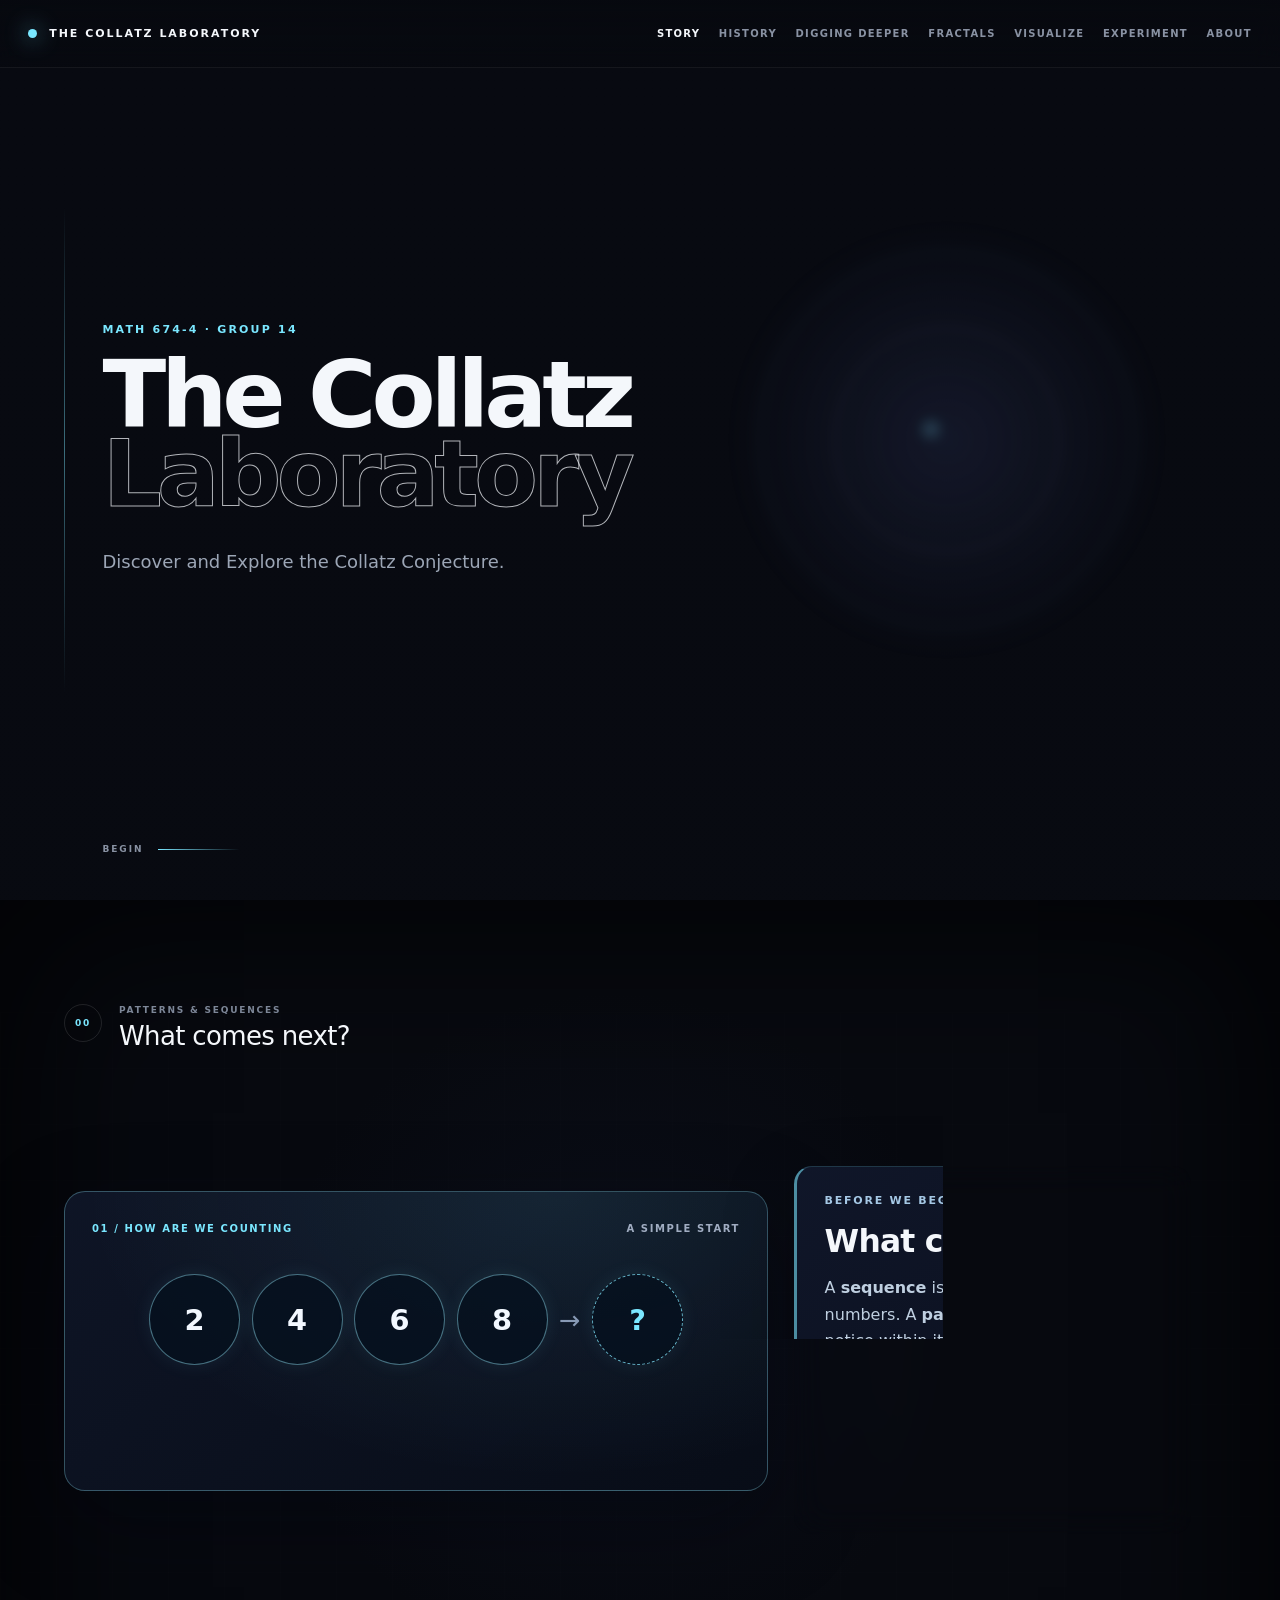
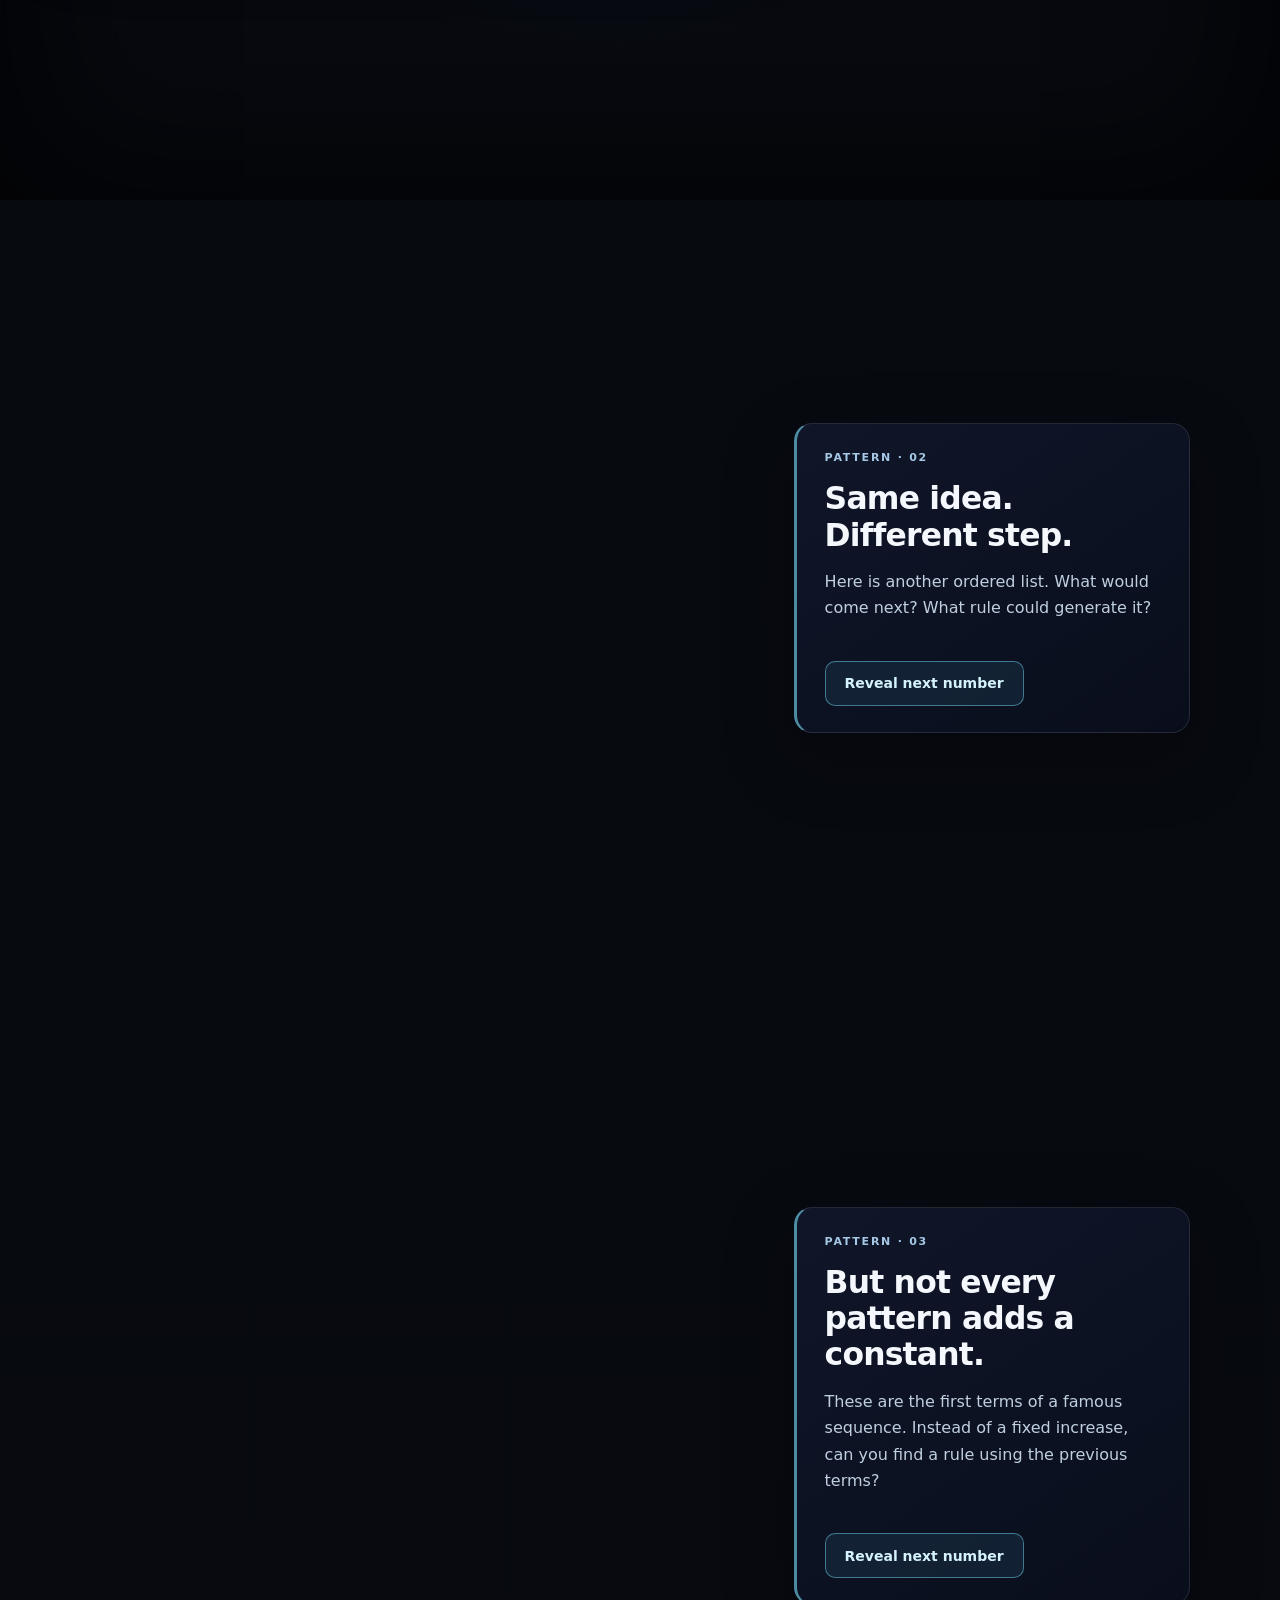
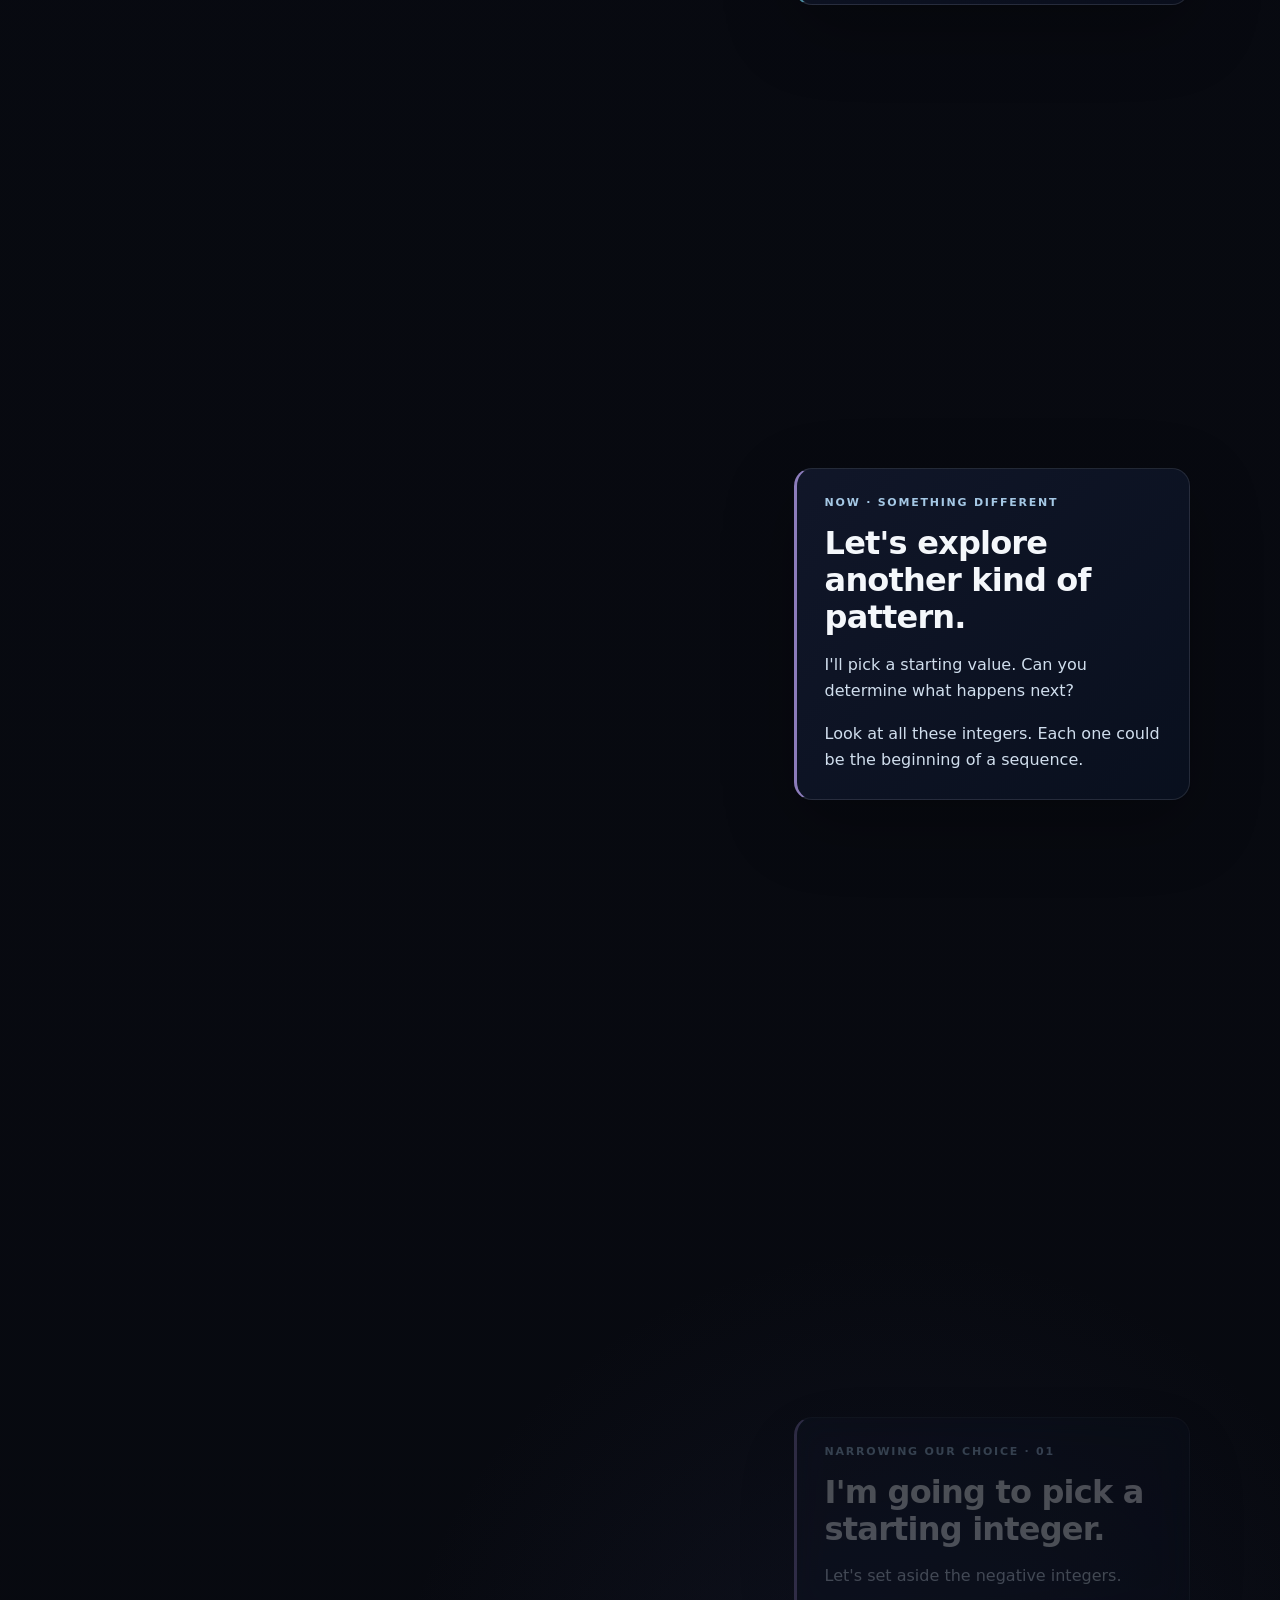
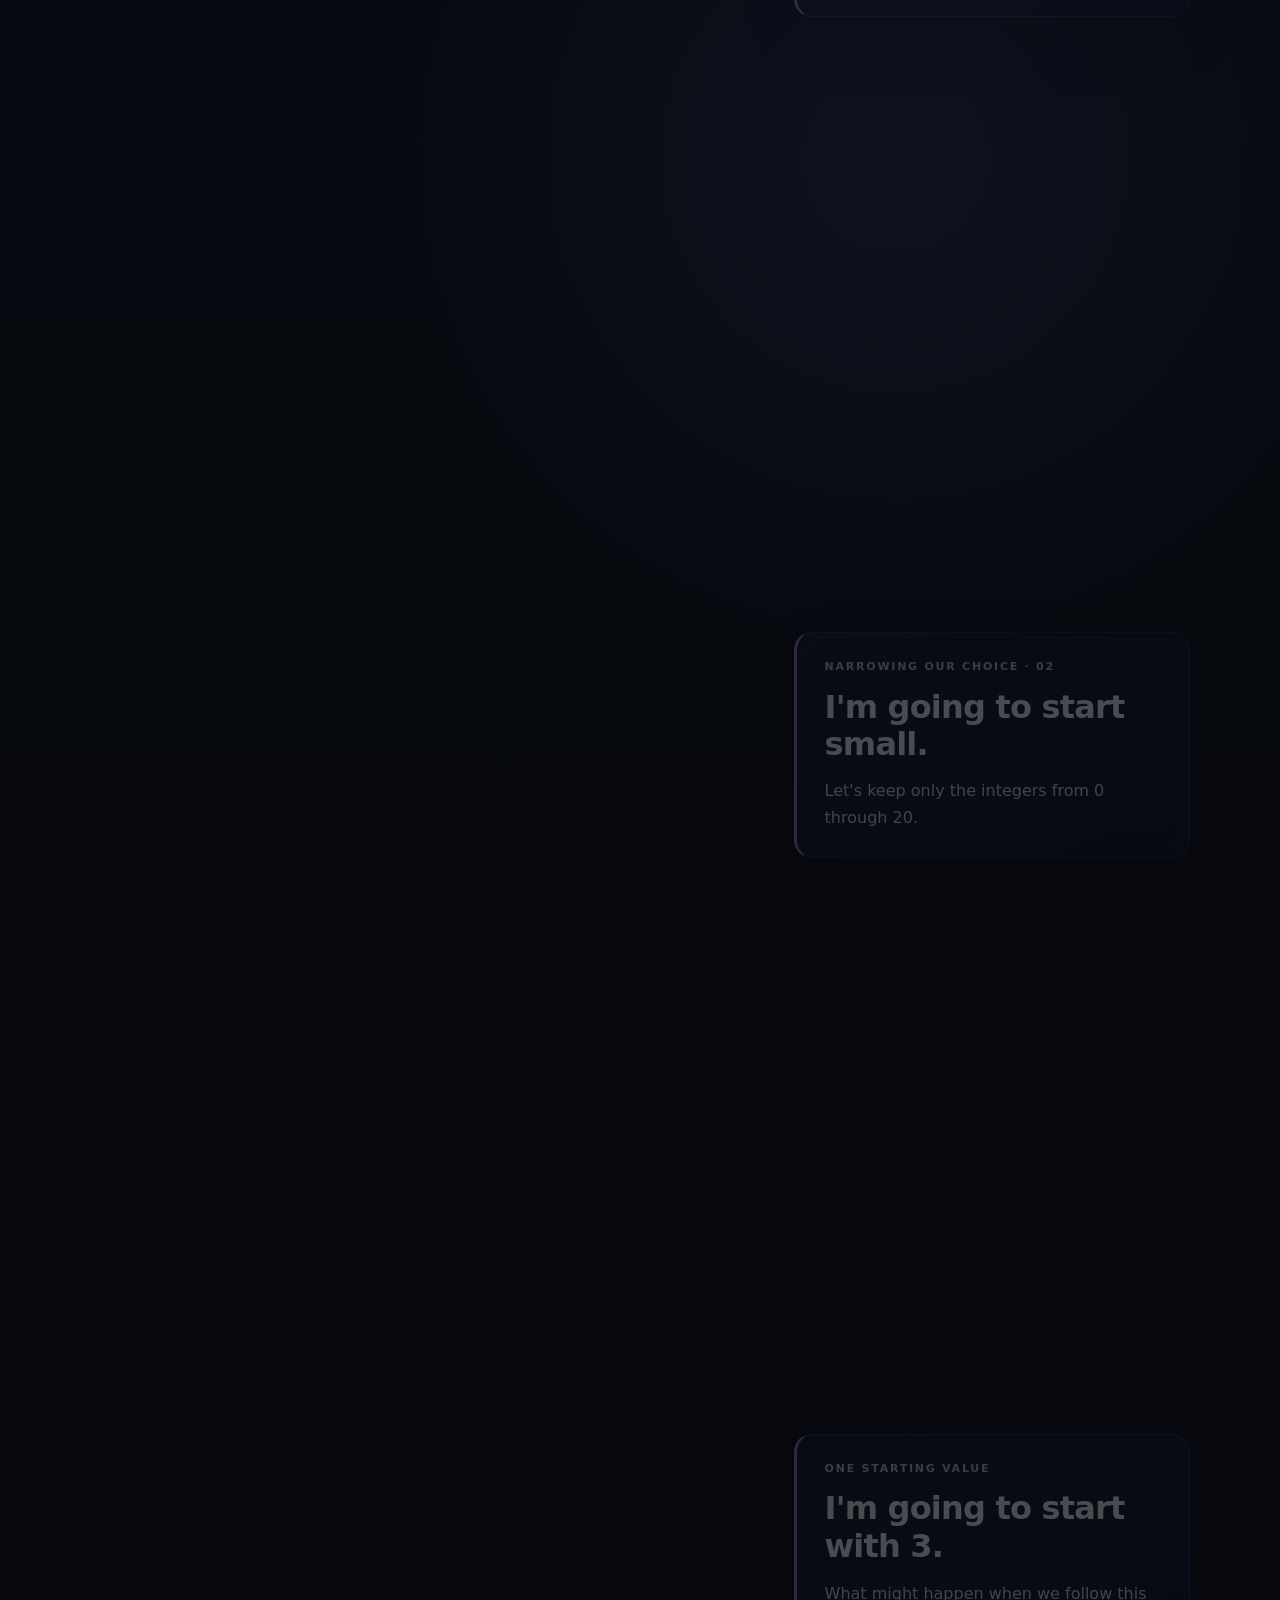
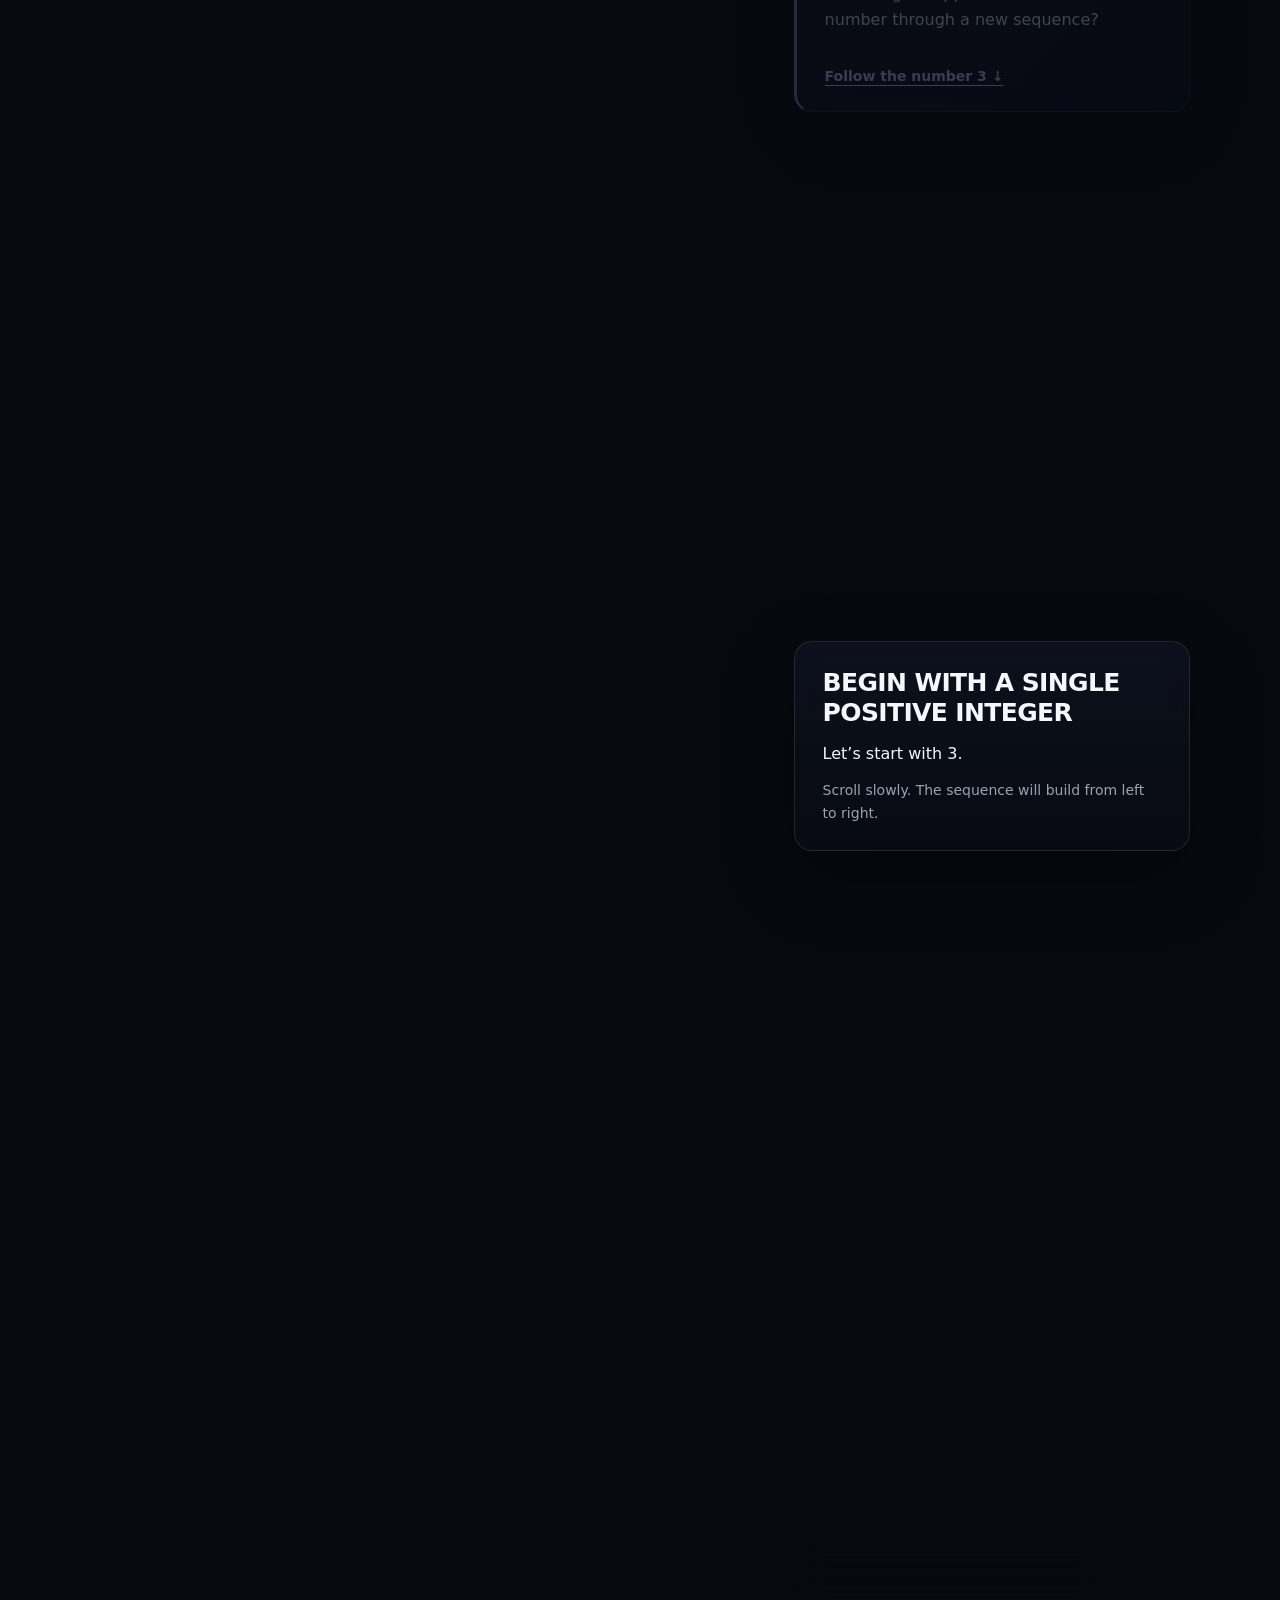
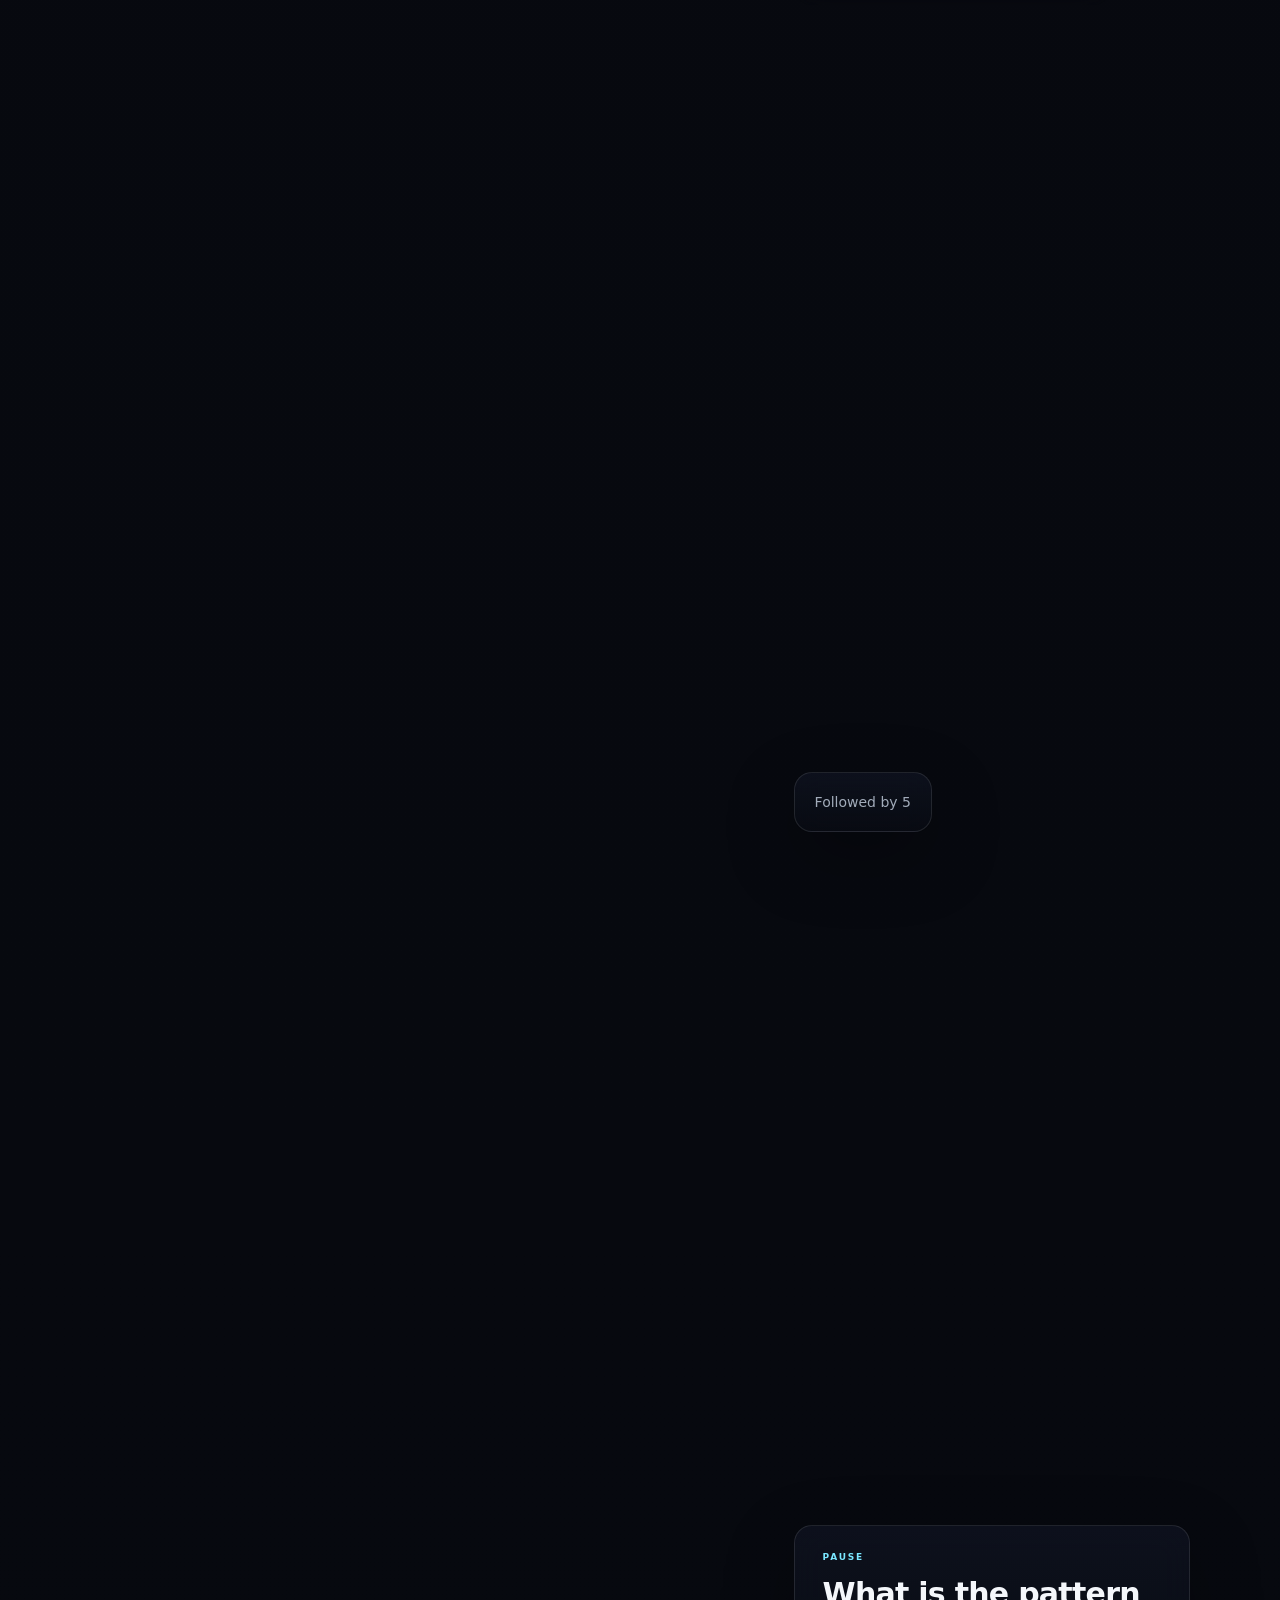
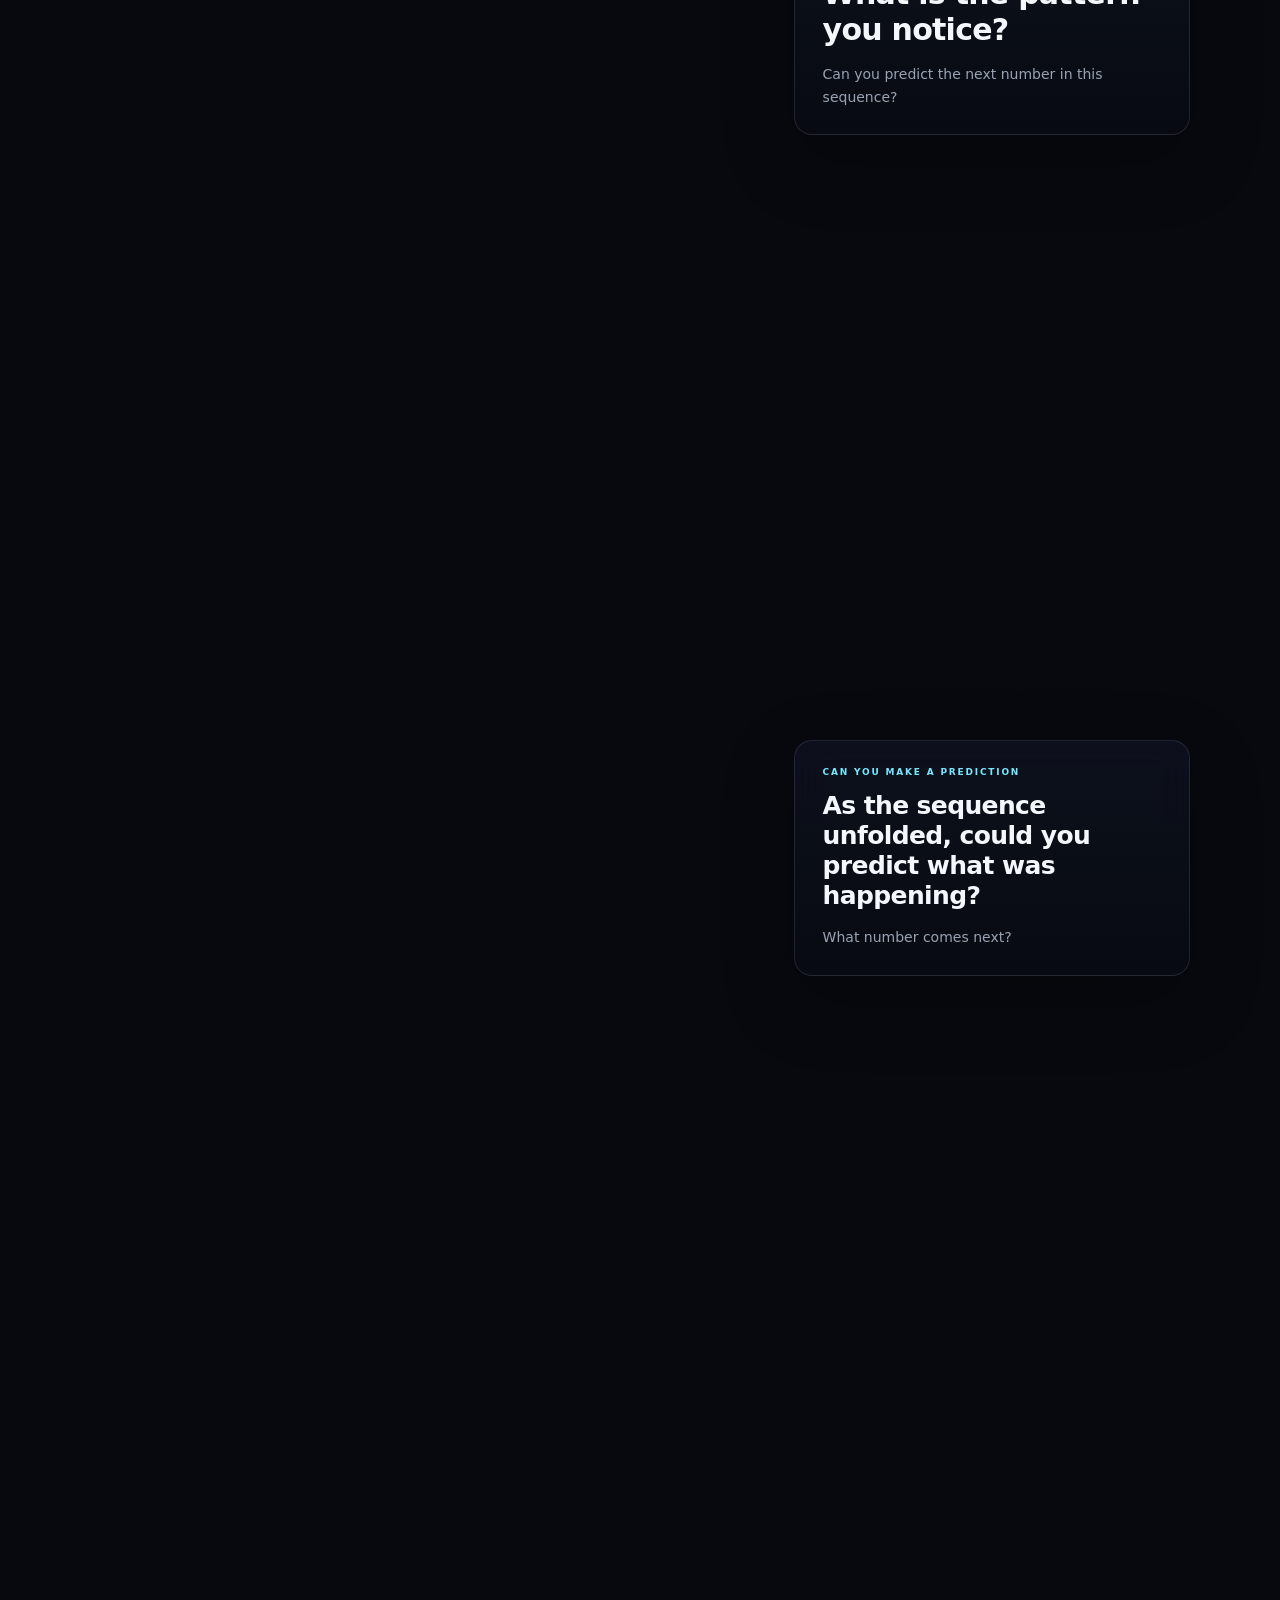
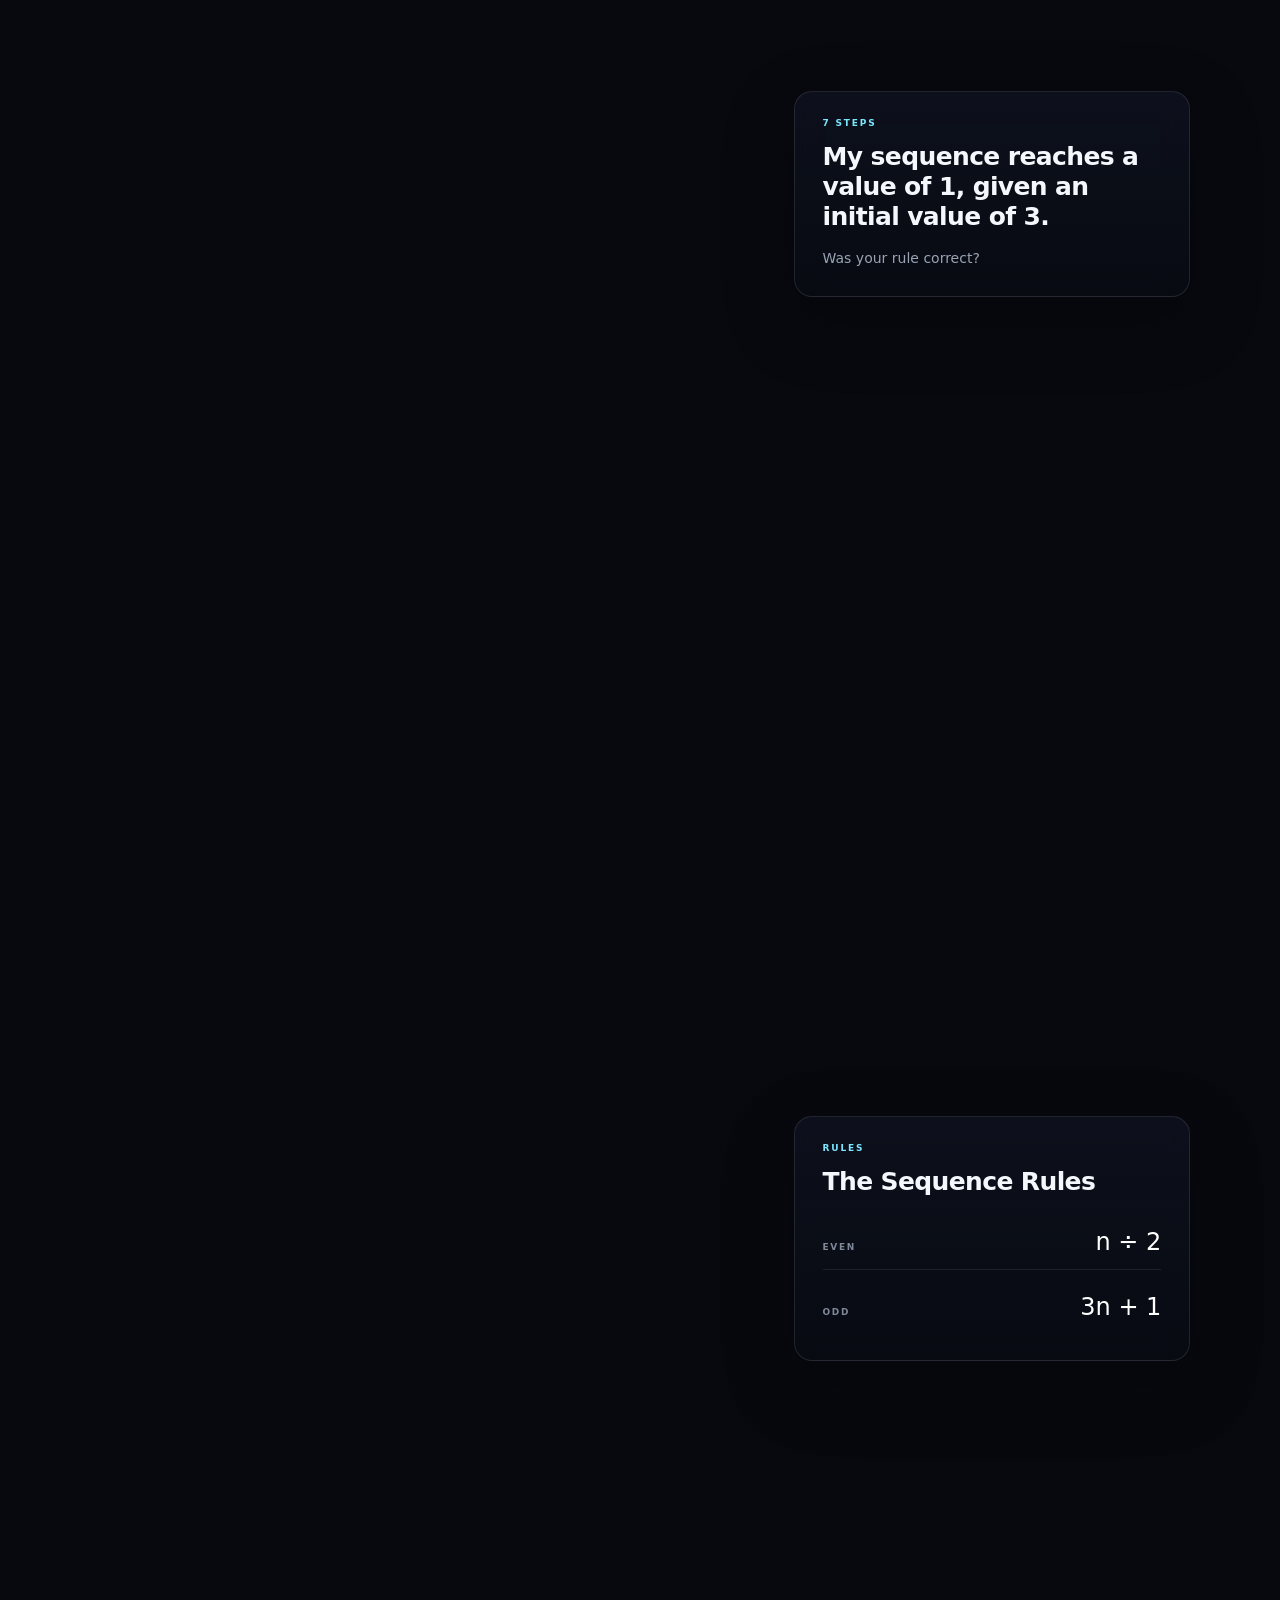
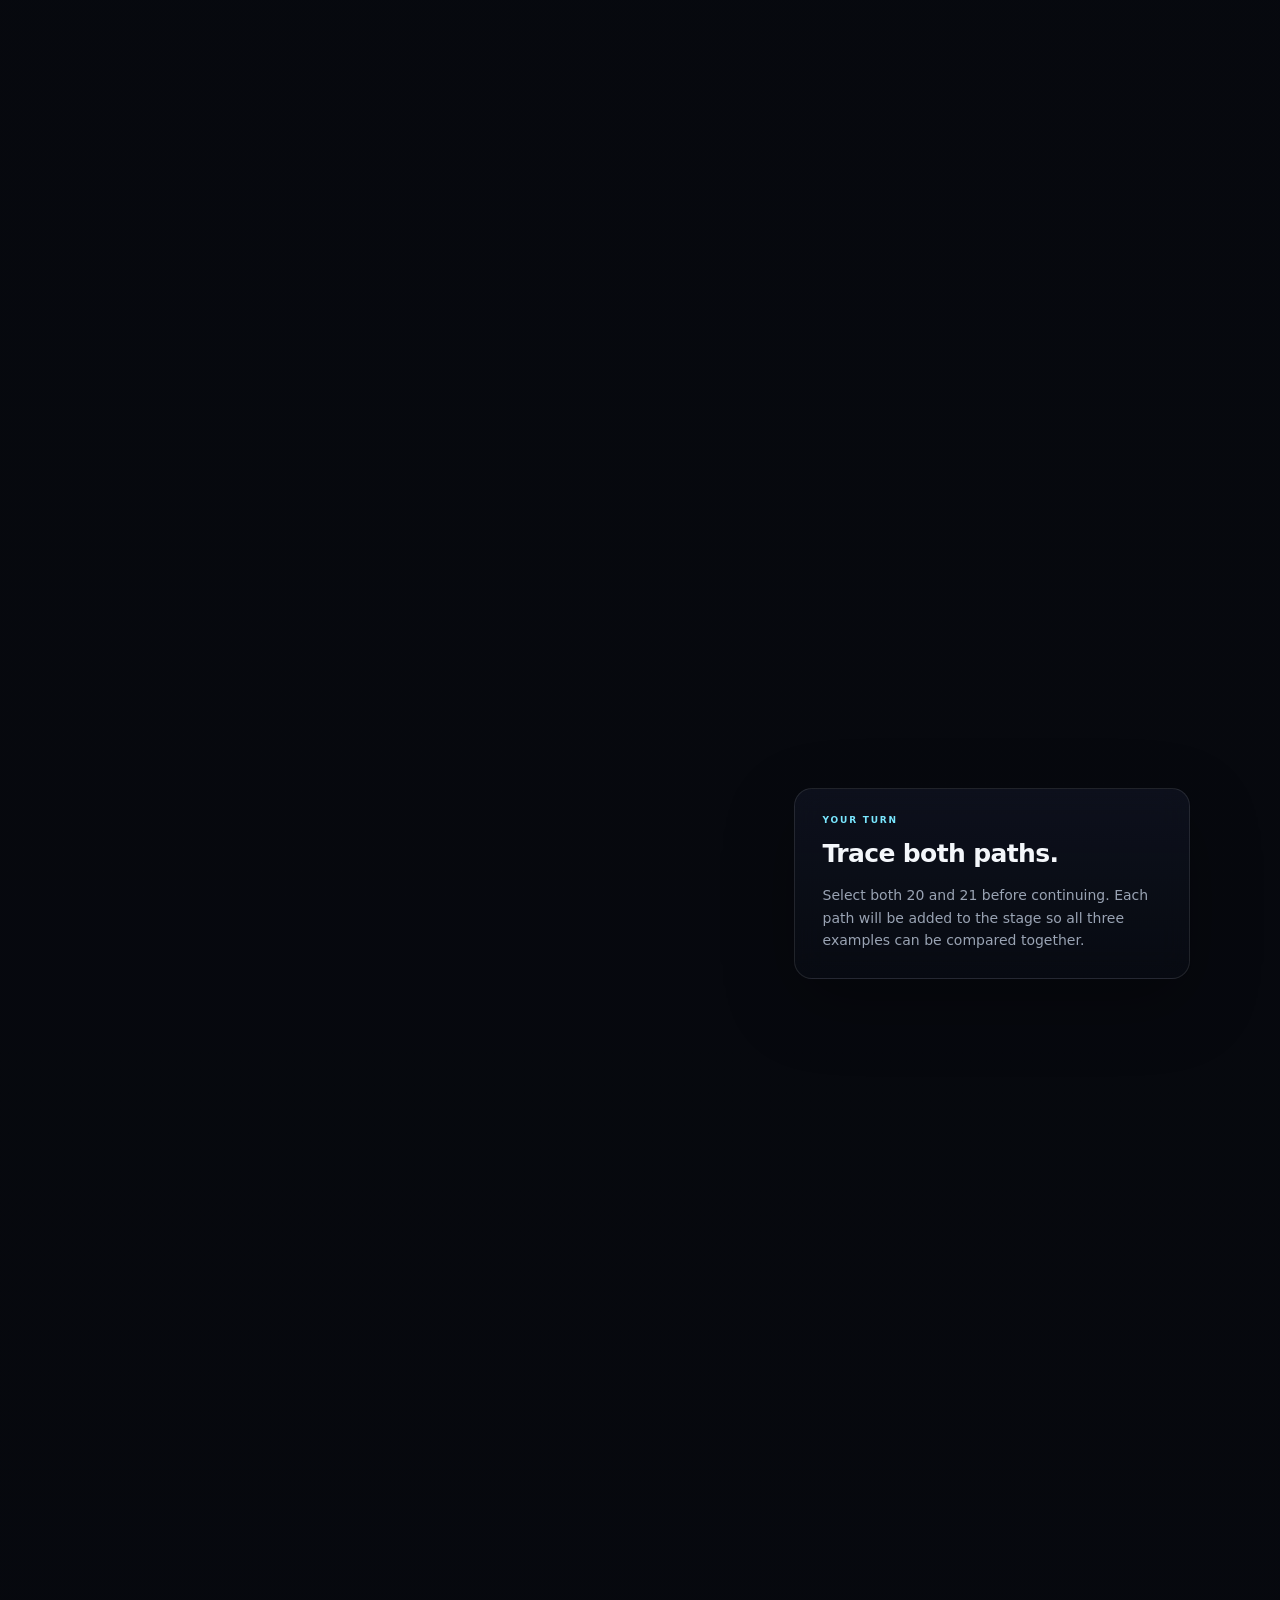
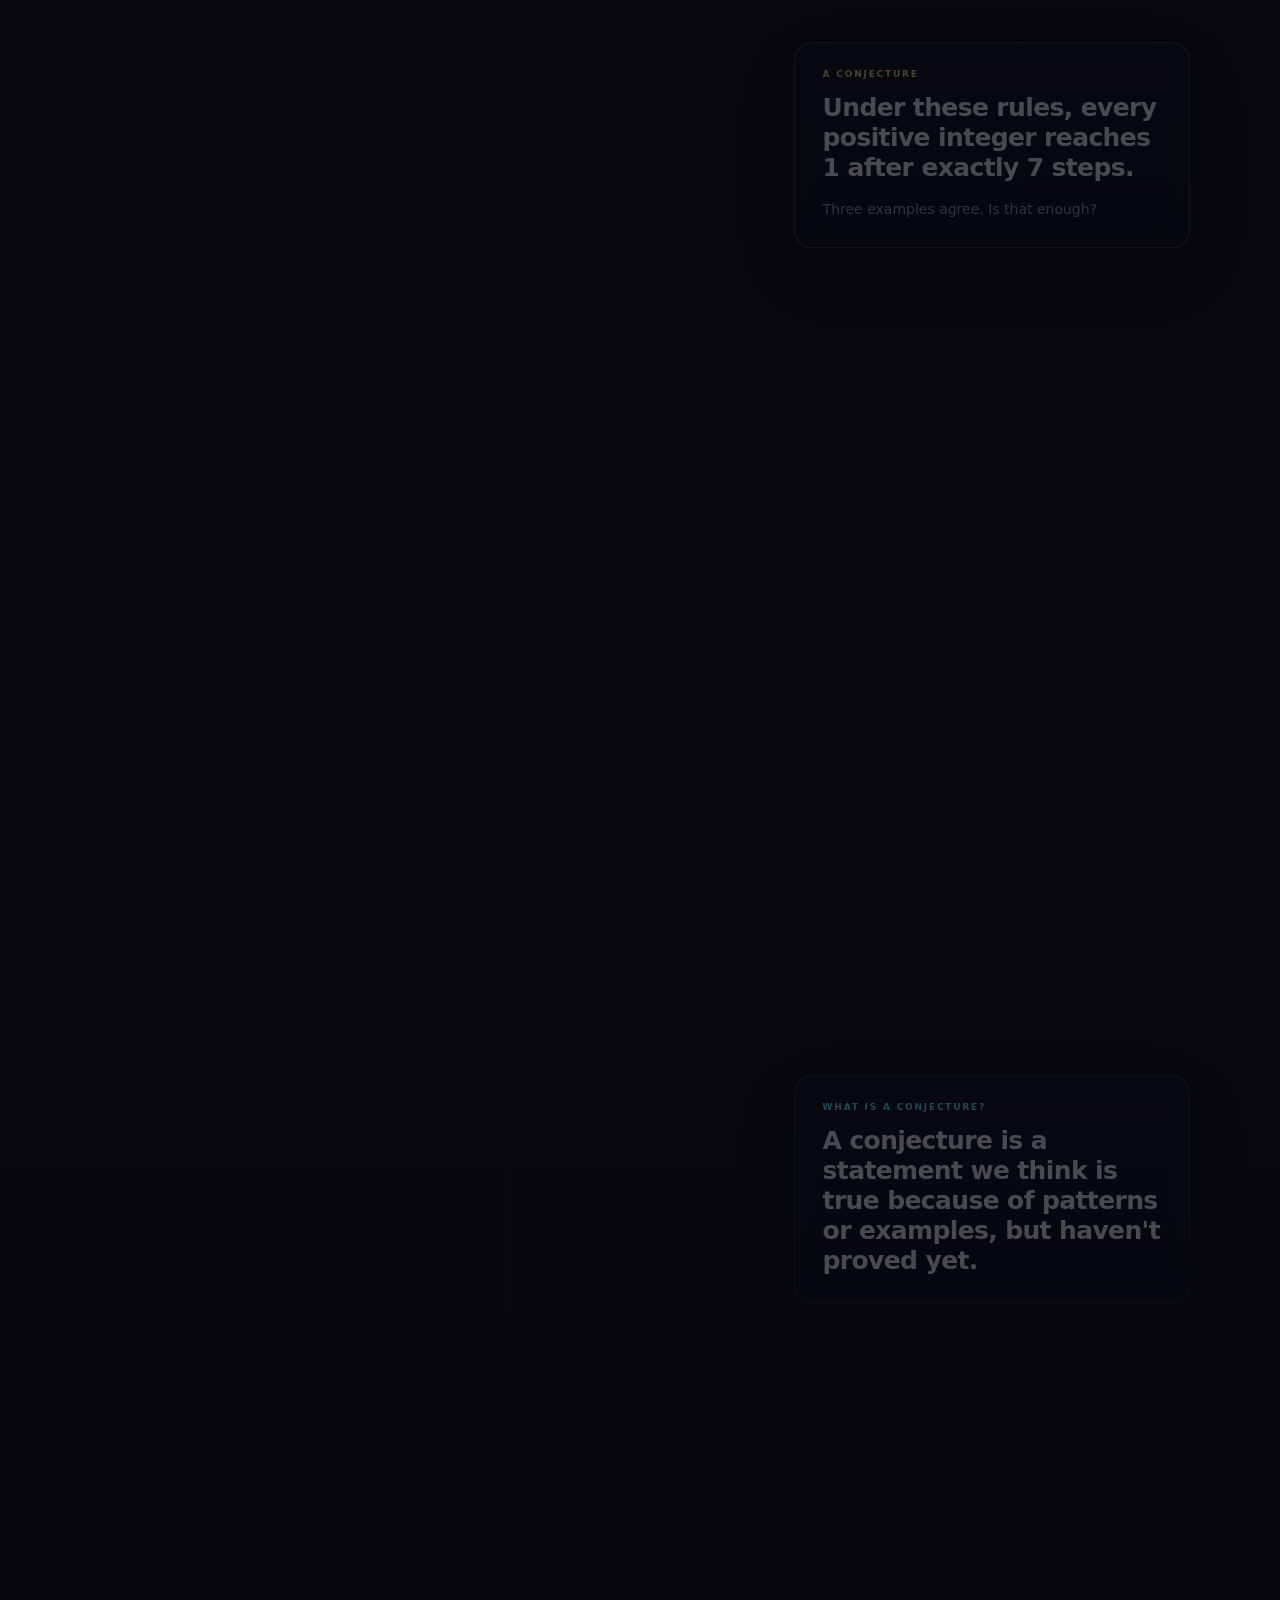
==== commit 6b3bd768: "Publish updated 3-to-sequence morph with cache-busted assets" ====
--- a/index.html
+++ b/index.html
@@ -6,7 +6,7 @@
   <meta name="theme-color" content="#07090f" />
   <title>The Collatz Laboratory</title>
   <link rel="stylesheet" href="styles.css?v=20261021-nav-all-1" />
-  <link rel="stylesheet" href="story-patterns.css?v=20261025-continuity-2" />
+  <link rel="stylesheet" href="story-patterns.css?v=20261025-morph-3" />
 </head>
 <body>
   <header class="site-header">
@@ -365,6 +365,6 @@
   <script src="story-meta-sync.js?v=20261025-conjecture-2"></script>
   <script src="choice-fix.js?v=20261013-1324"></script>
   <script src="collatz-tree-story.js?v=20261021-finale-4"></script>
-  <script src="story-patterns.js?v=20261025-continuity-2"></script>
+  <script src="story-patterns.js?v=20261025-morph-3"></script>
 </body>
 </html>
--- a/story-patterns.css
+++ b/story-patterns.css
@@ -376,8 +376,8 @@
   }
 }
 
-/* Continuity: the final prologue 3 travels into the actual SVG node.
-   Hide the destination only during its 780ms FLIP handoff. */
+/* Continuity: one focused number travels into the first SVG circle.
+   Overlap their fade so neither flashes into view abruptly. */
 .pattern-handoff-ghost {
   position:fixed;
   z-index:110;
@@ -402,3 +402,18 @@
   transform:none!important;
   transition:none!important;
 }
+.sticky-stage.pattern-handoff-running.pattern-handoff-settling .primary-node[data-row-start="3"][data-node-index="0"] {
+  opacity:1!important;
+  transform:none!important;
+  transition:opacity .23s ease!important;
+}
+/* Let the reader follow one moving 3 without a competing label. */
+.sticky-stage .primary-sequence-row .row-label {
+  transition:opacity .33s ease;
+}
+.sticky-stage.pattern-handoff-running .primary-sequence-row .row-label {
+  opacity:0;
+}
+@media(prefers-reduced-motion:reduce) {
+  .sticky-stage .primary-sequence-row .row-label {transition:none;}
+}
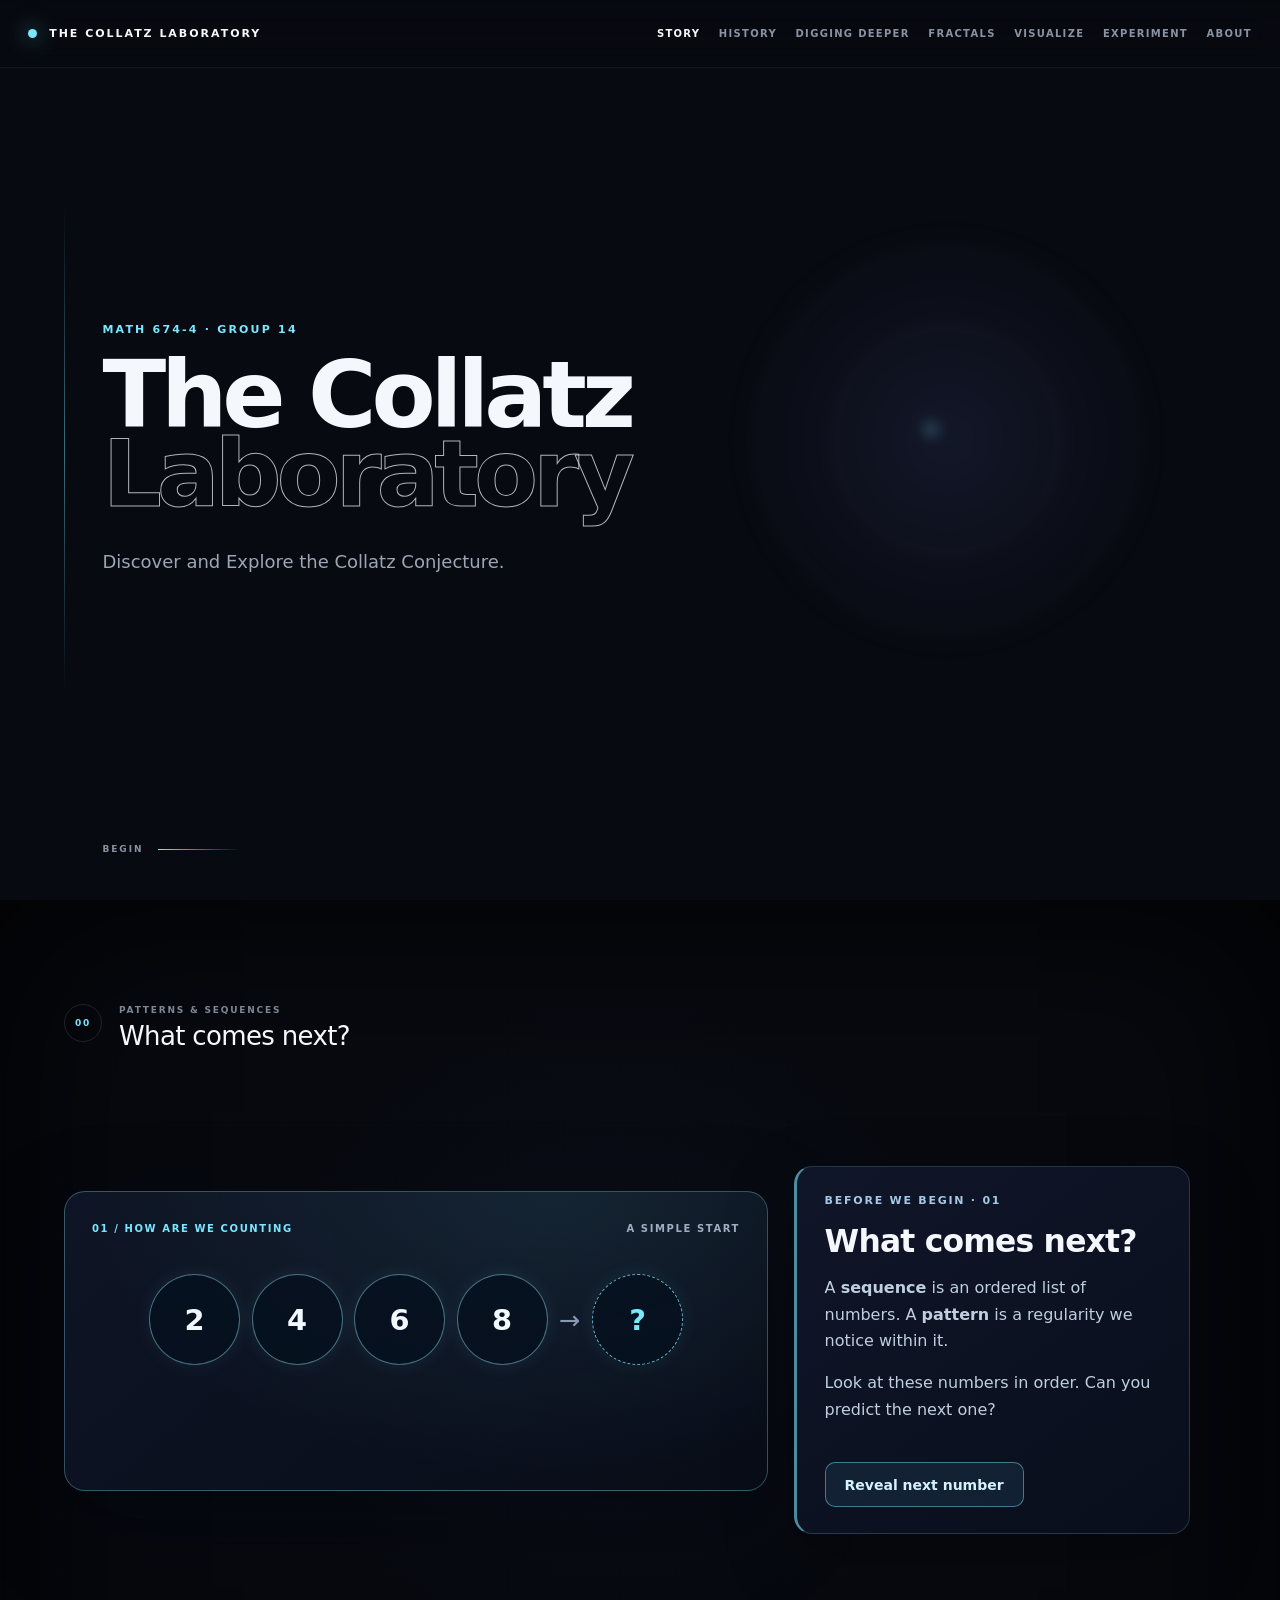
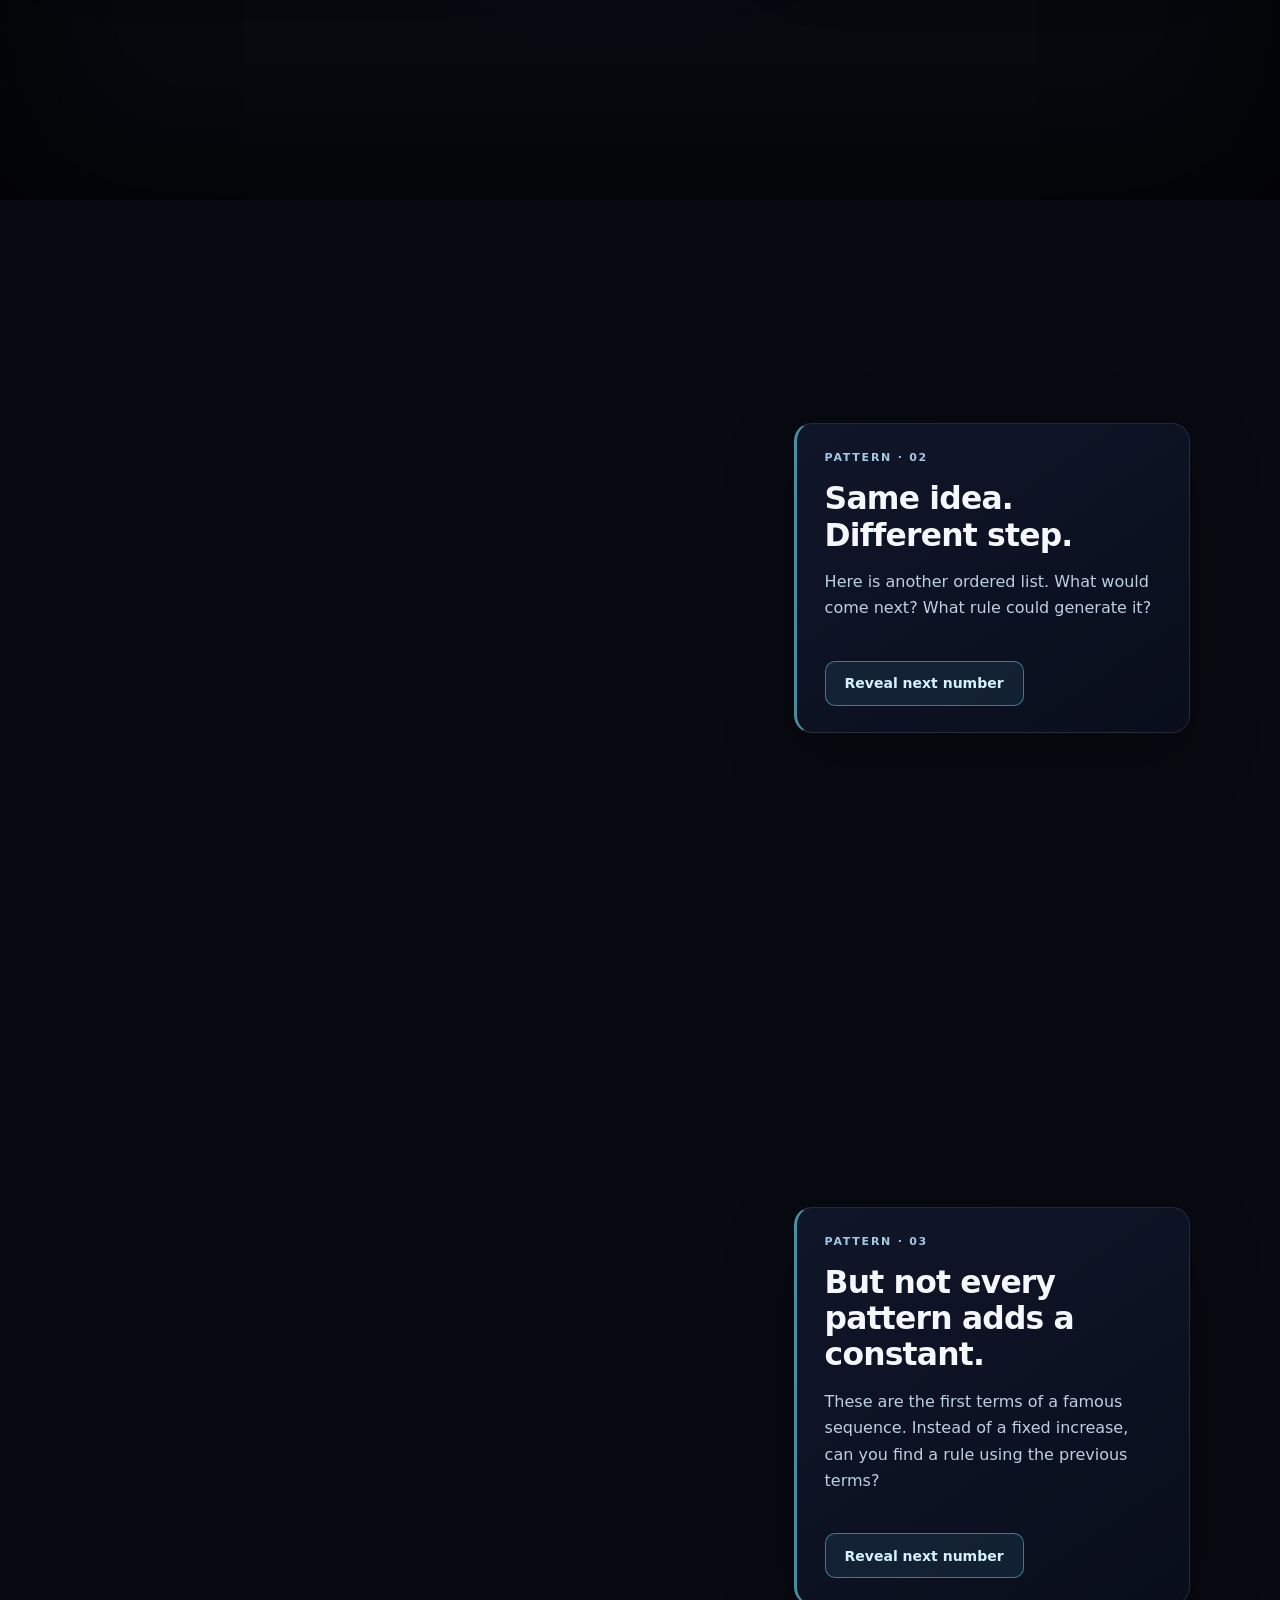
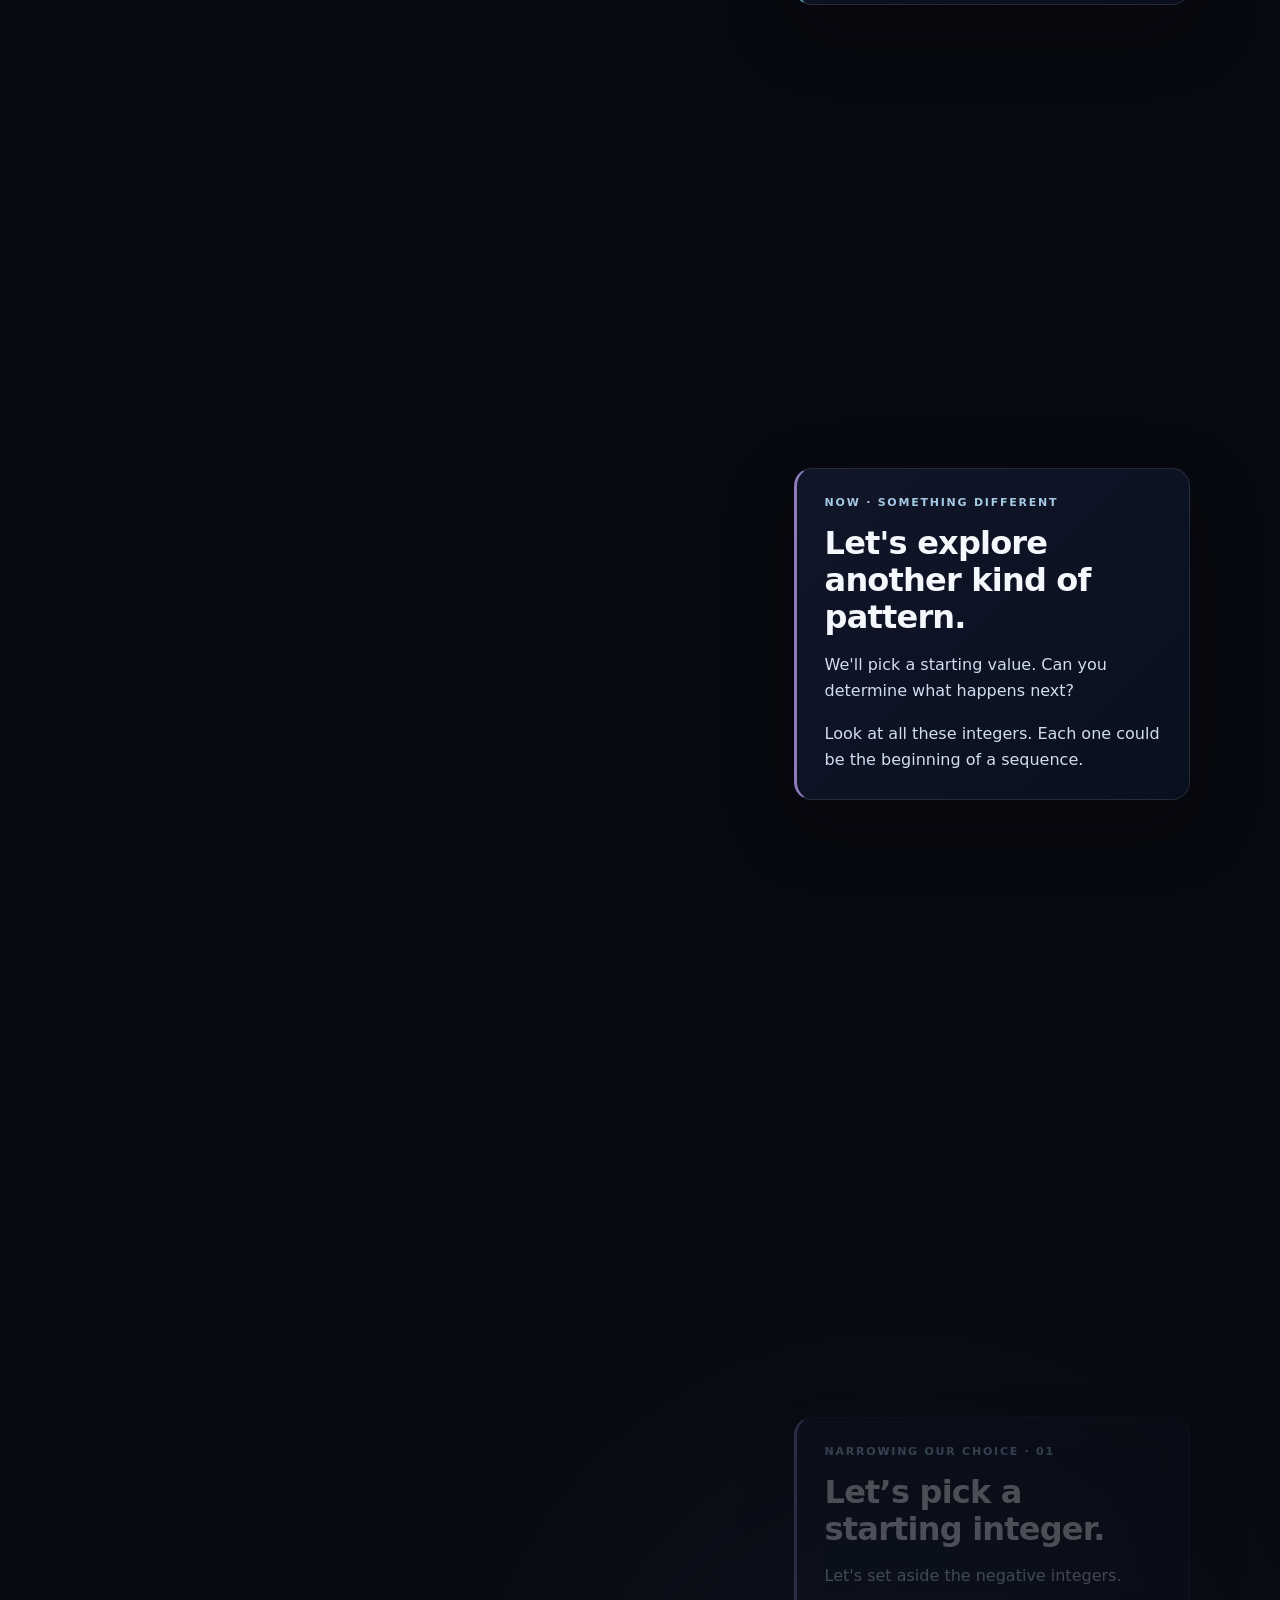
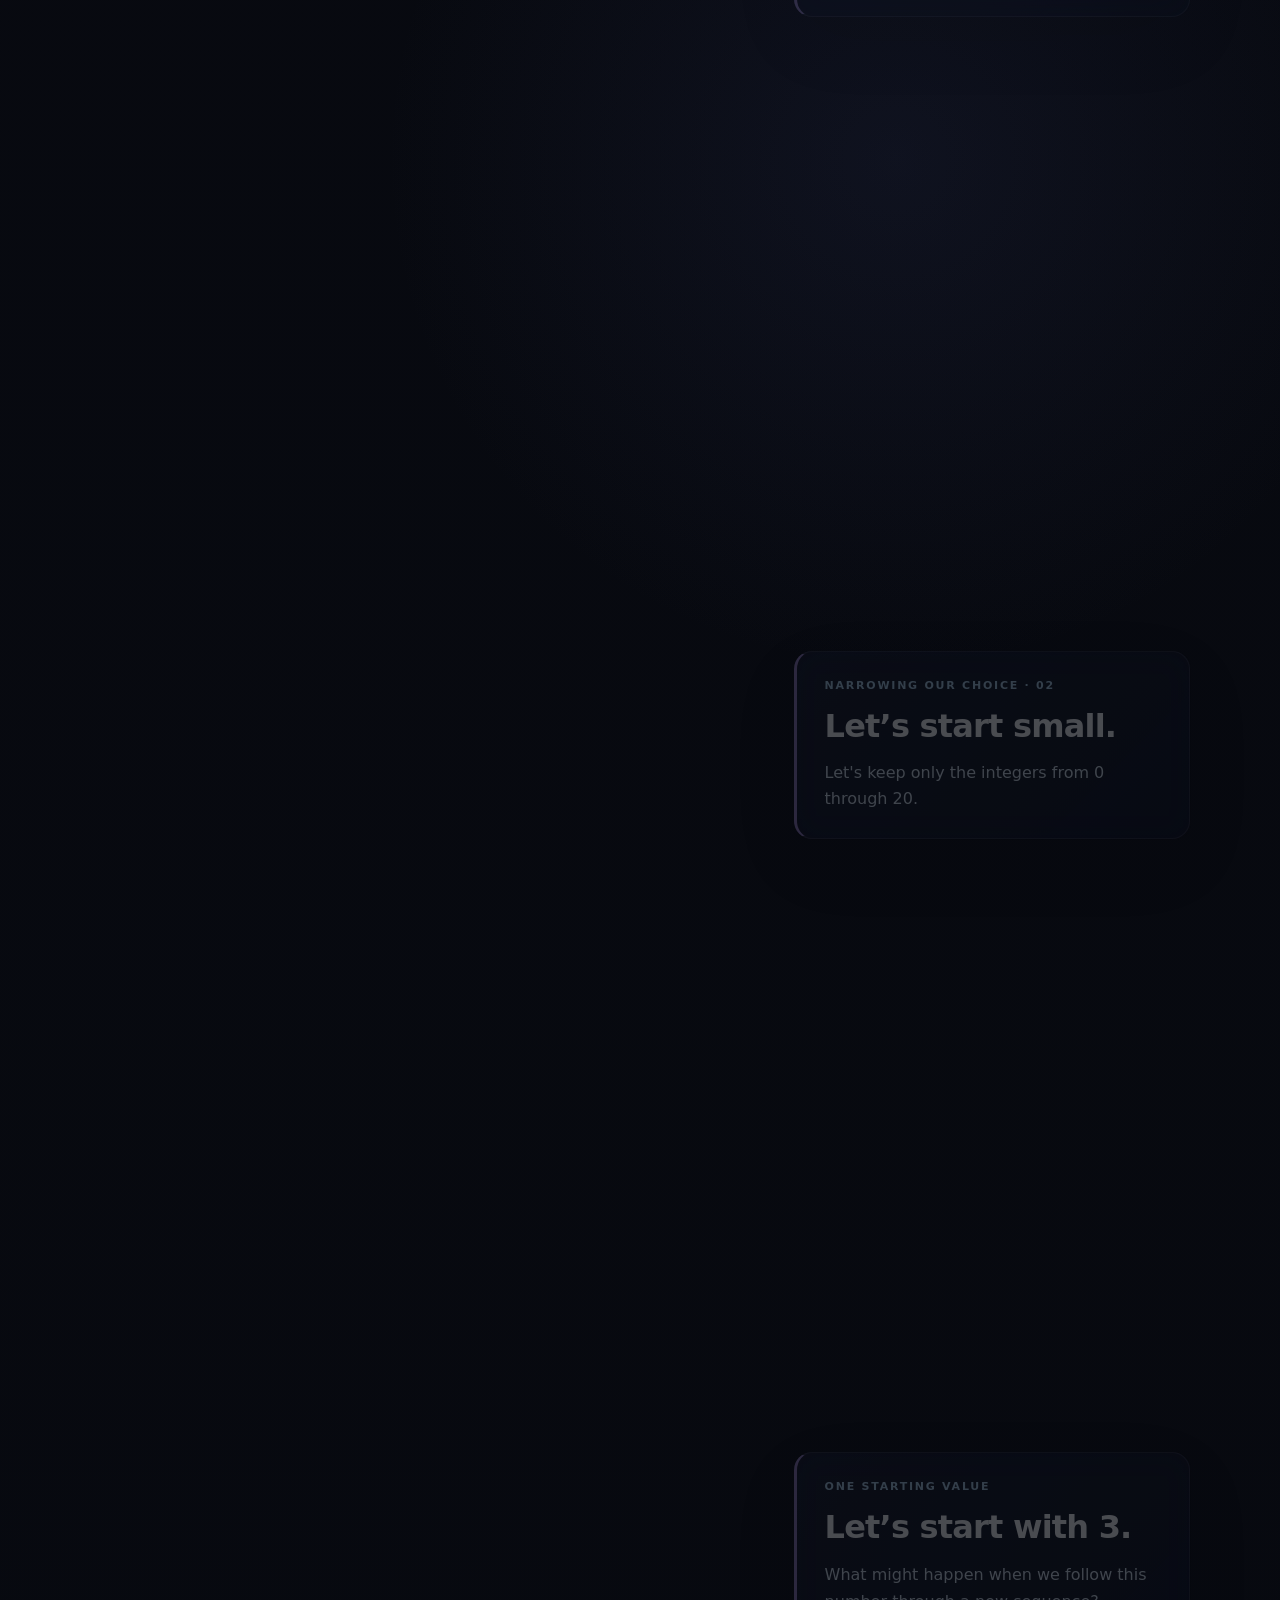
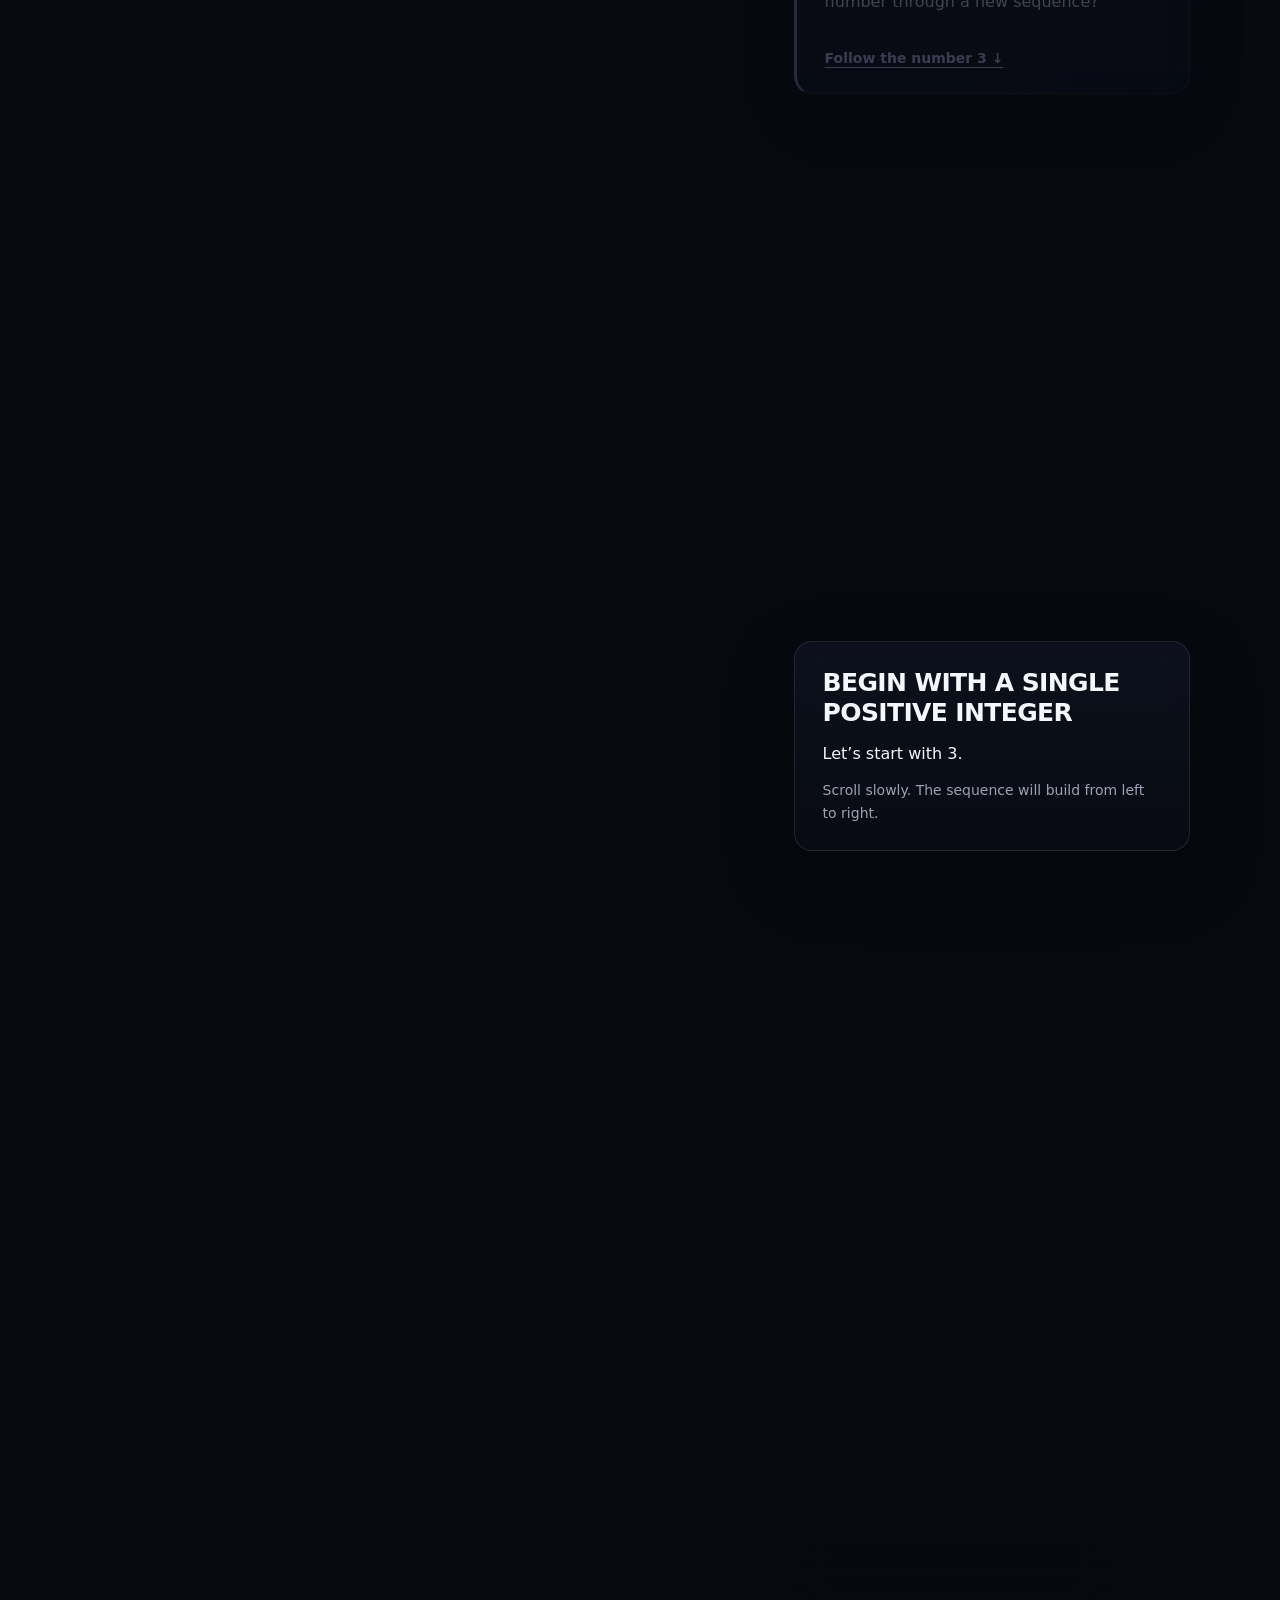
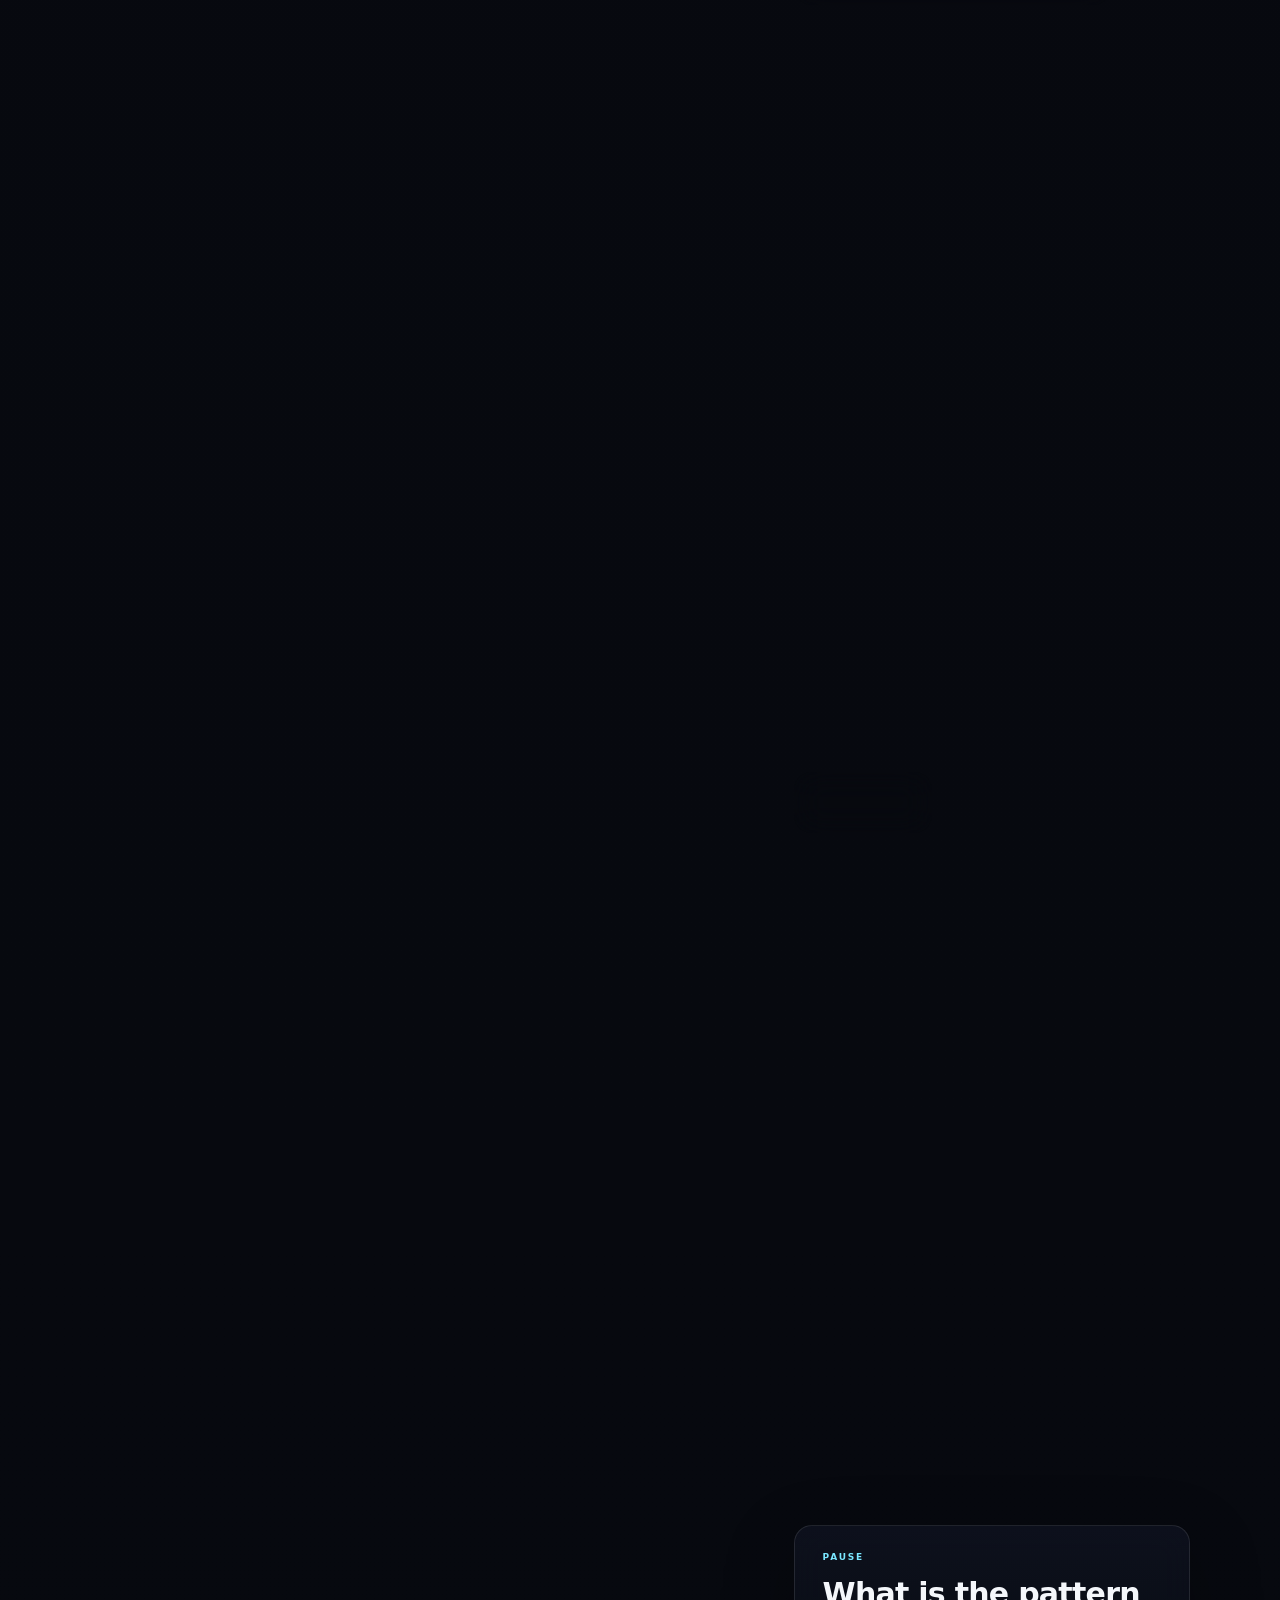
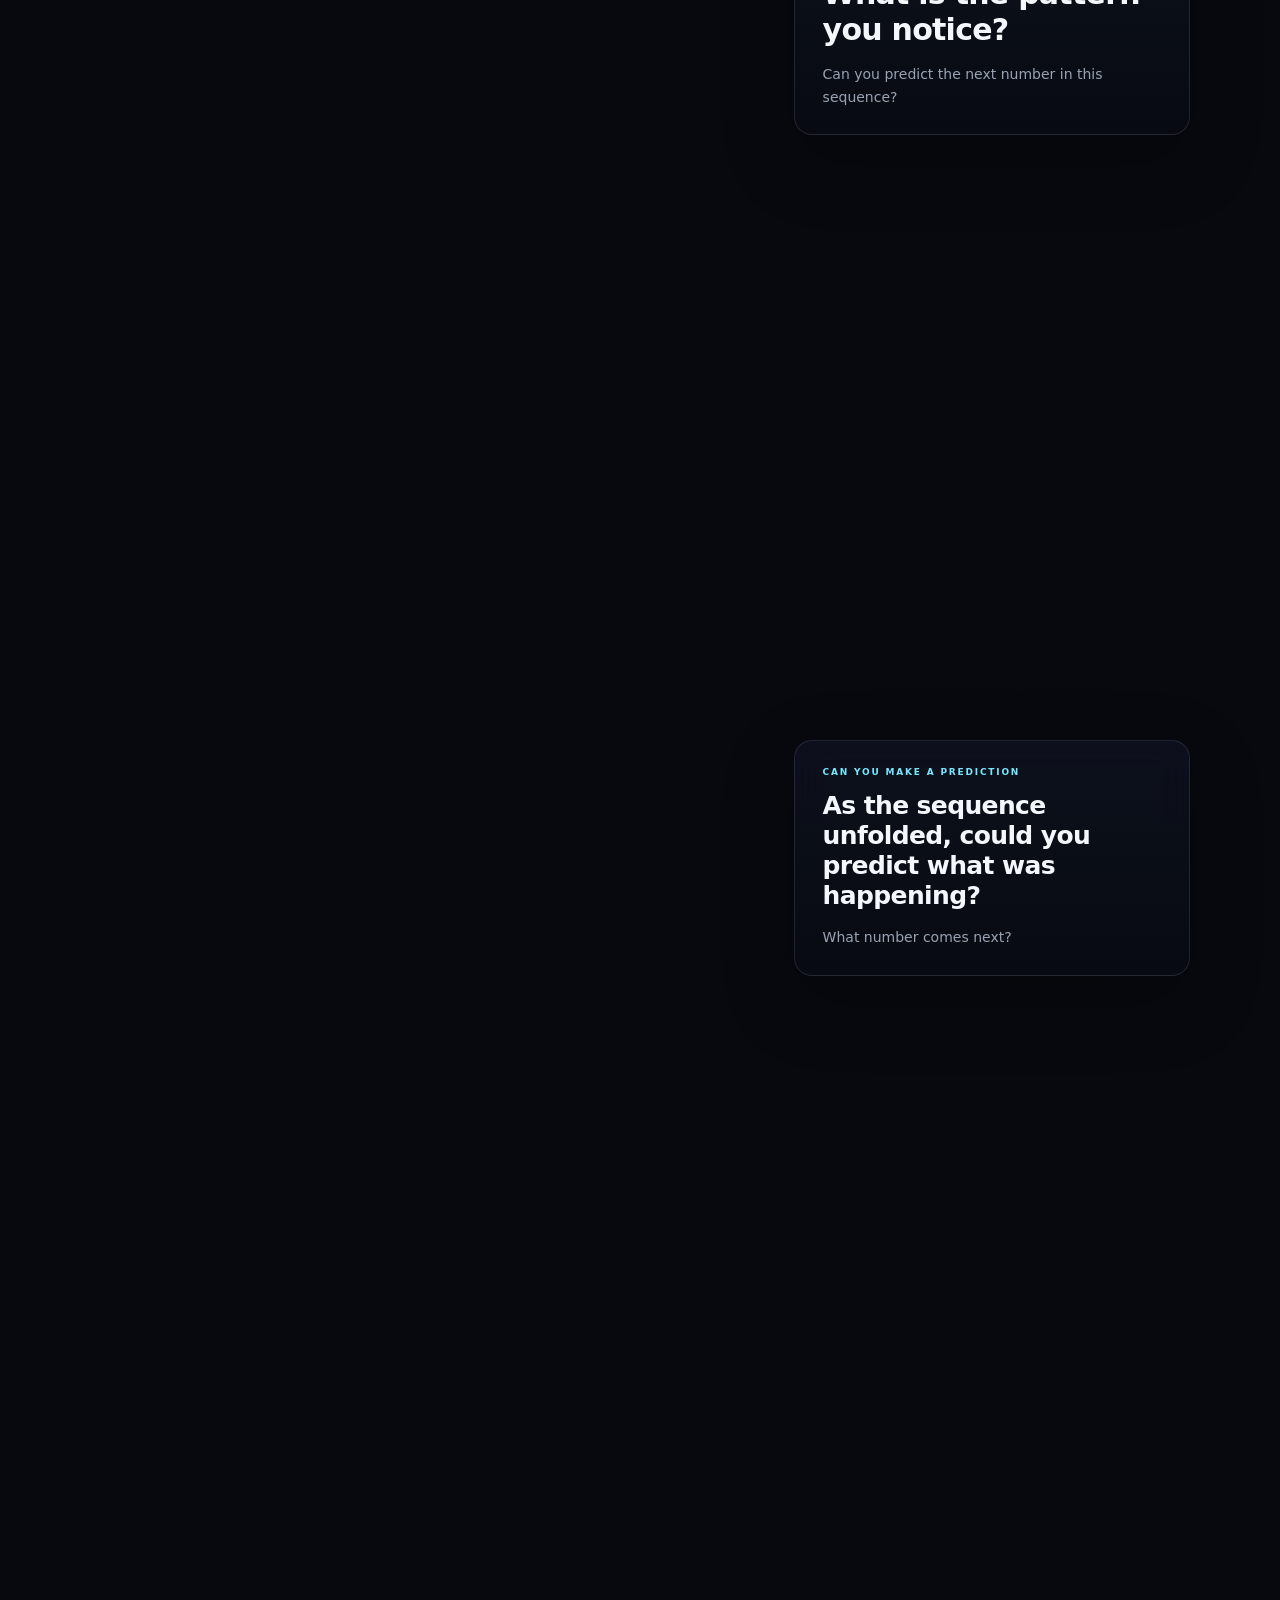
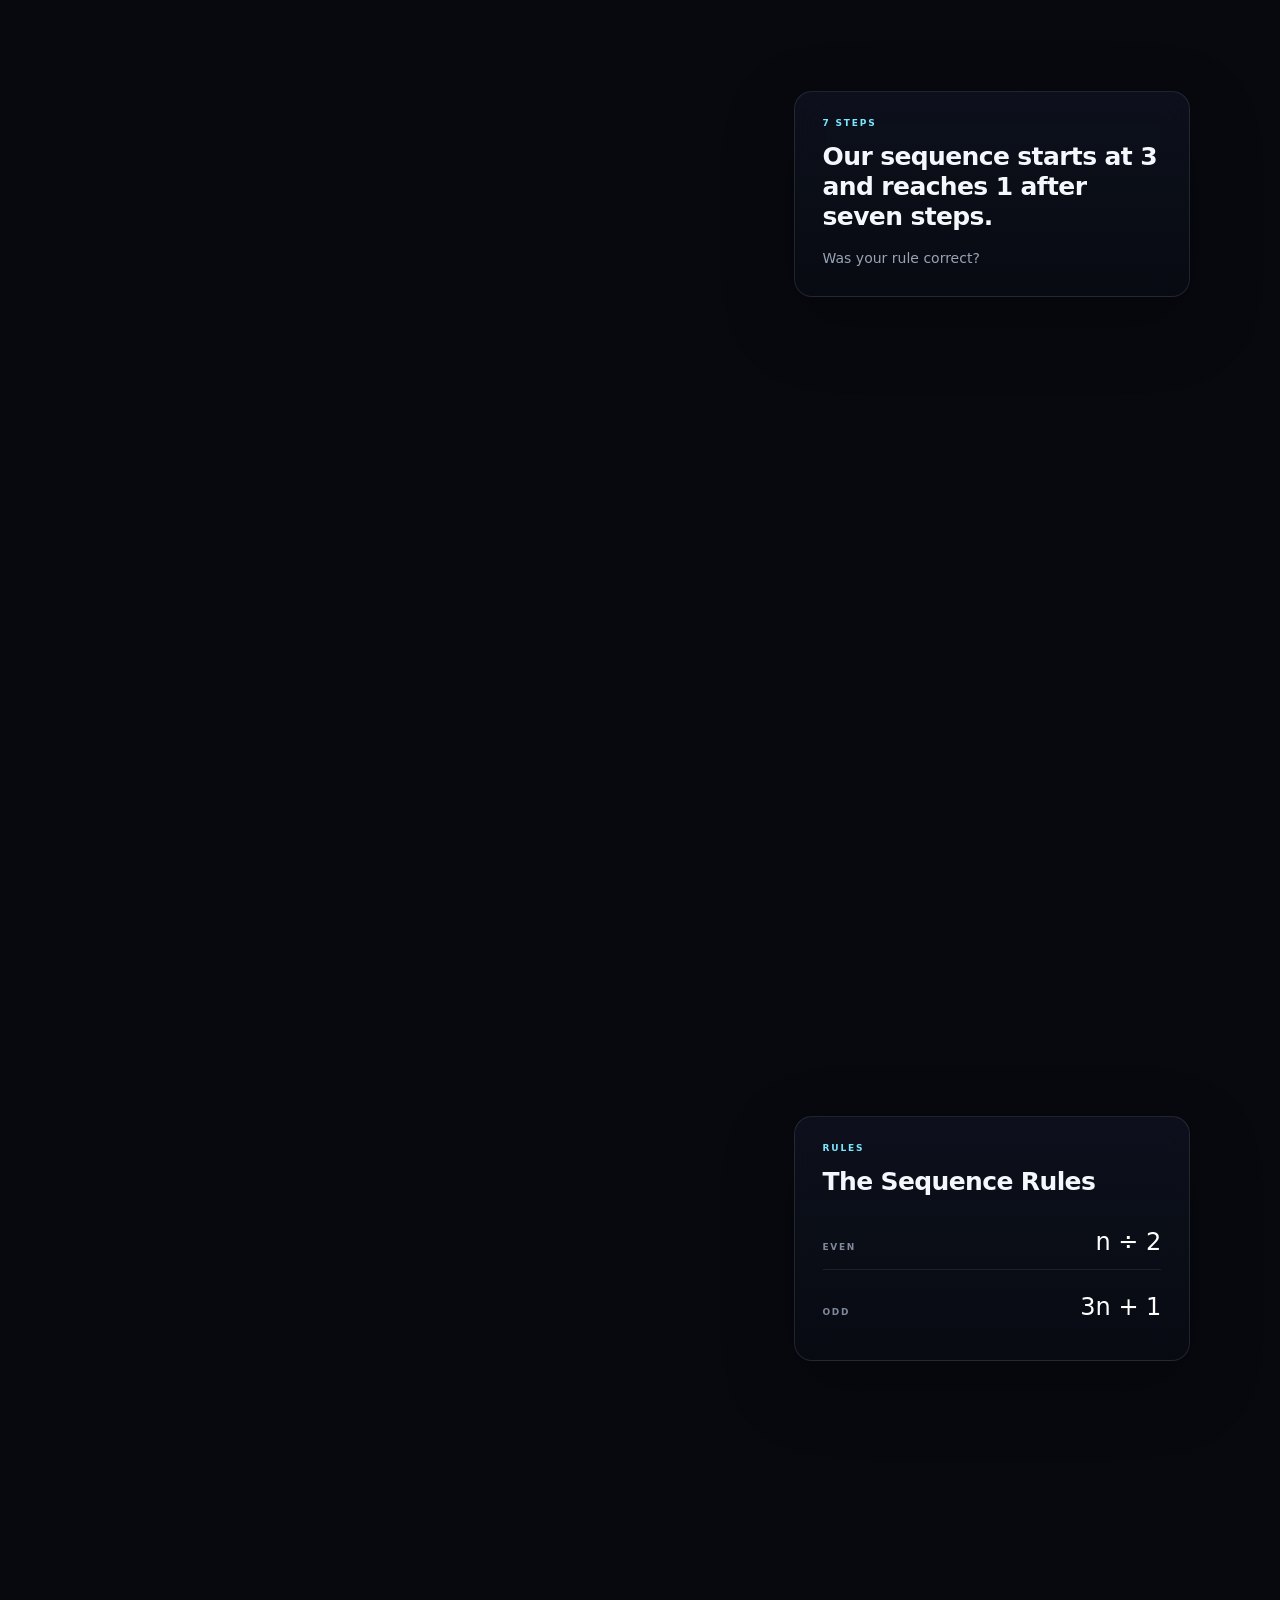
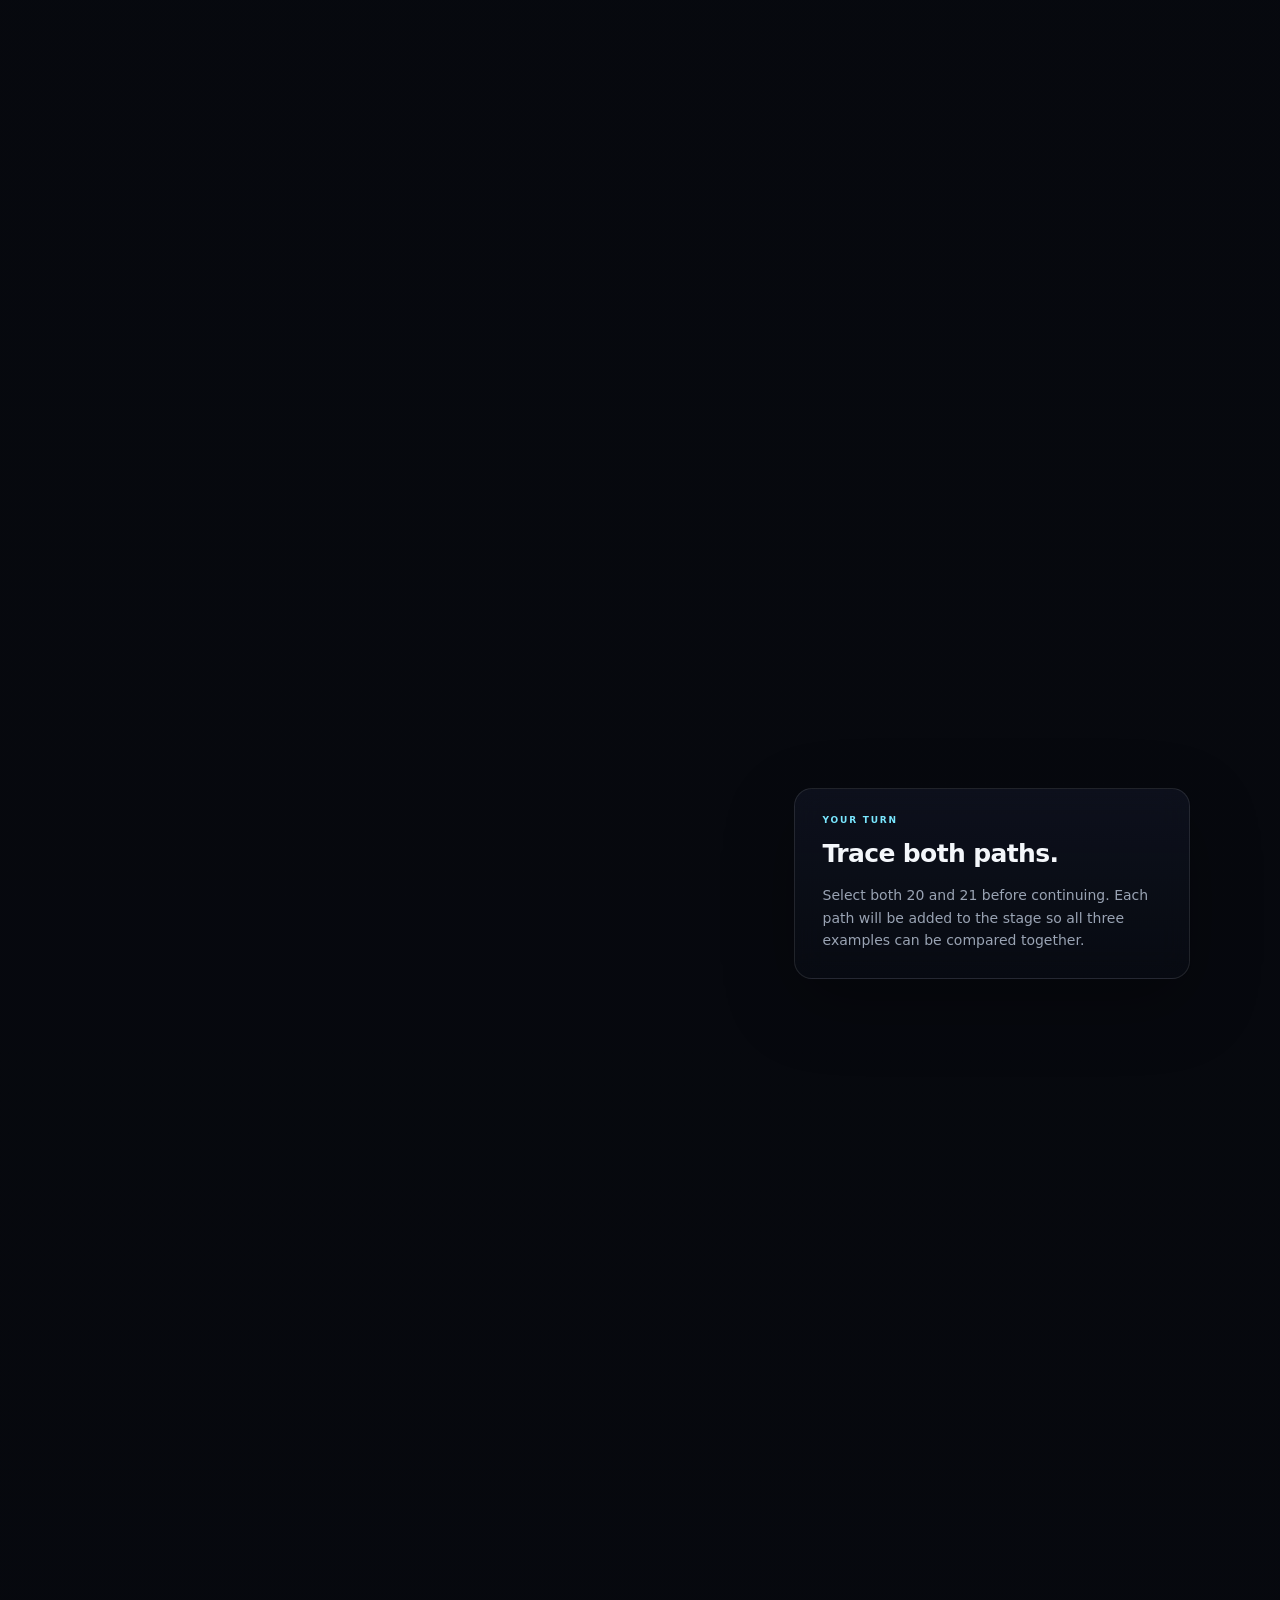
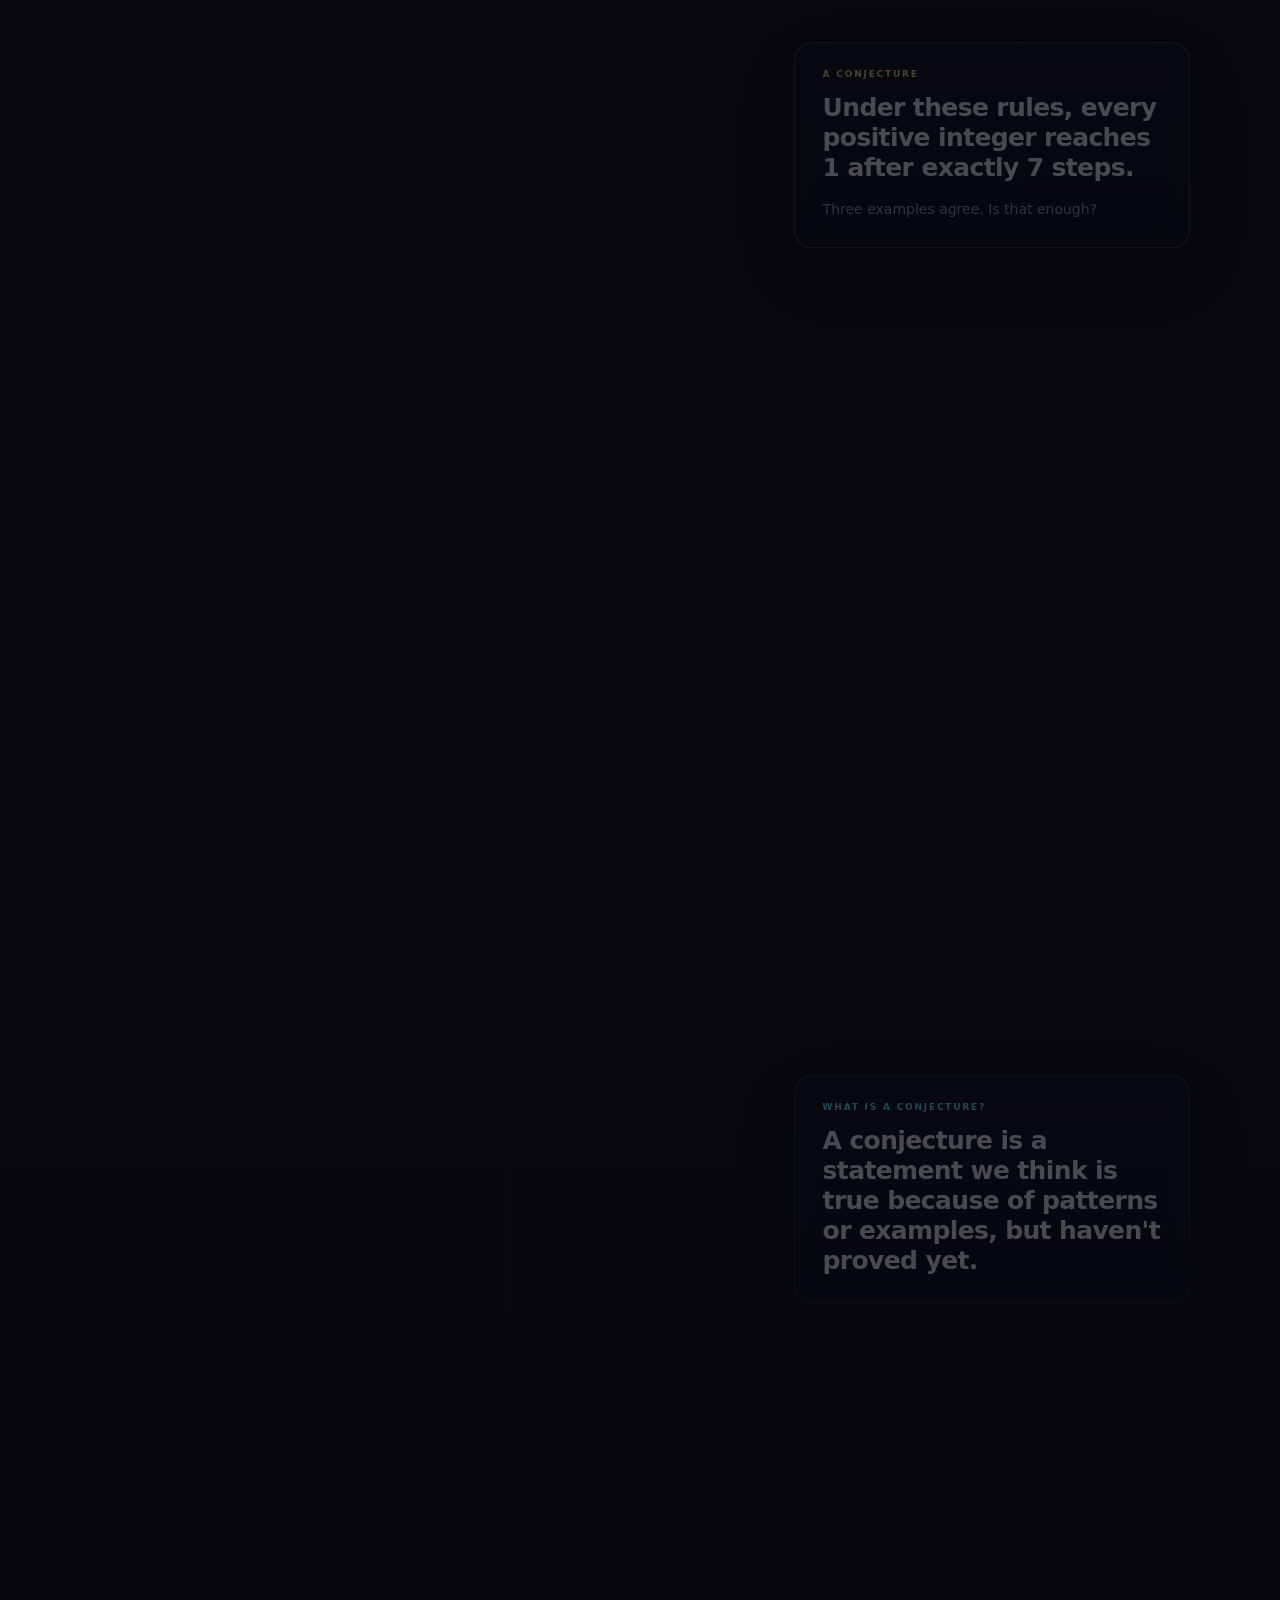
==== commit 217aa414: "Fix site review findings: complete trajectories, synchronized explanations, and consistent voice" ====
--- a/index.html
+++ b/index.html
@@ -132,7 +132,7 @@
           <div class="step-card">
             <p class="step-number">NOW · SOMETHING DIFFERENT</p>
             <h3>Let's explore another kind of pattern.</h3>
-            <p>I'll pick a starting value. Can you determine what happens next?</p>
+            <p>We'll pick a starting value. Can you determine what happens next?</p>
             <p>Look at all these integers. Each one could be the beginning of a sequence.</p>
           </div>
         </article>
@@ -140,7 +140,7 @@
         <article class="story-step pattern-step pattern-bridge-step" data-scene="pattern-positive">
           <div class="step-card">
             <p class="step-number">NARROWING OUR CHOICE · 01</p>
-            <h3>I'm going to pick a starting integer.</h3>
+            <h3>Let’s pick a starting integer.</h3>
             <p>Let's set aside the negative integers.</p>
           </div>
         </article>
@@ -148,7 +148,7 @@
         <article class="story-step pattern-step pattern-bridge-step" data-scene="pattern-small">
           <div class="step-card">
             <p class="step-number">NARROWING OUR CHOICE · 02</p>
-            <h3>I'm going to start small.</h3>
+            <h3>Let’s start small.</h3>
             <p>Let's keep only the integers from 0 through 20.</p>
           </div>
         </article>
@@ -156,7 +156,7 @@
         <article class="story-step pattern-step pattern-bridge-step" data-scene="pattern-three">
           <div class="step-card">
             <p class="step-number">ONE STARTING VALUE</p>
-            <h3>I'm going to start with 3.</h3>
+            <h3>Let’s start with 3.</h3>
             <p>What might happen when we follow this number through a new sequence?</p>
             <a class="pattern-continue" href="#collatz-first-number">Follow the number 3 ↓</a>
           </div>
@@ -202,7 +202,7 @@
         <article class="story-step tall-step" data-scene="finish-three">
           <div class="step-card">
             <p class="step-number">7 STEPS</p>
-            <h3>My sequence reaches a value of 1, given an initial value of 3.</h3>
+            <h3>Our sequence starts at 3 and reaches 1 after seven steps.</h3>
             <p>Was your rule correct?</p>
           </div>
         </article>
@@ -358,7 +358,7 @@
       if (hiddenButton) hiddenButton.click();
     }
   </script>
-  <script src="story-sync.js?v=20261025-copy-2"></script>
+  <script src="story-sync.js?v=20261025-review-1"></script>
   <script src="gate.js?v=20261025-revisit-2"></script>
   <script src="merge-polish.js?v=20261019-5"></script>
   <script src="merge-arrow-polish.js?v=20261012-1649"></script>
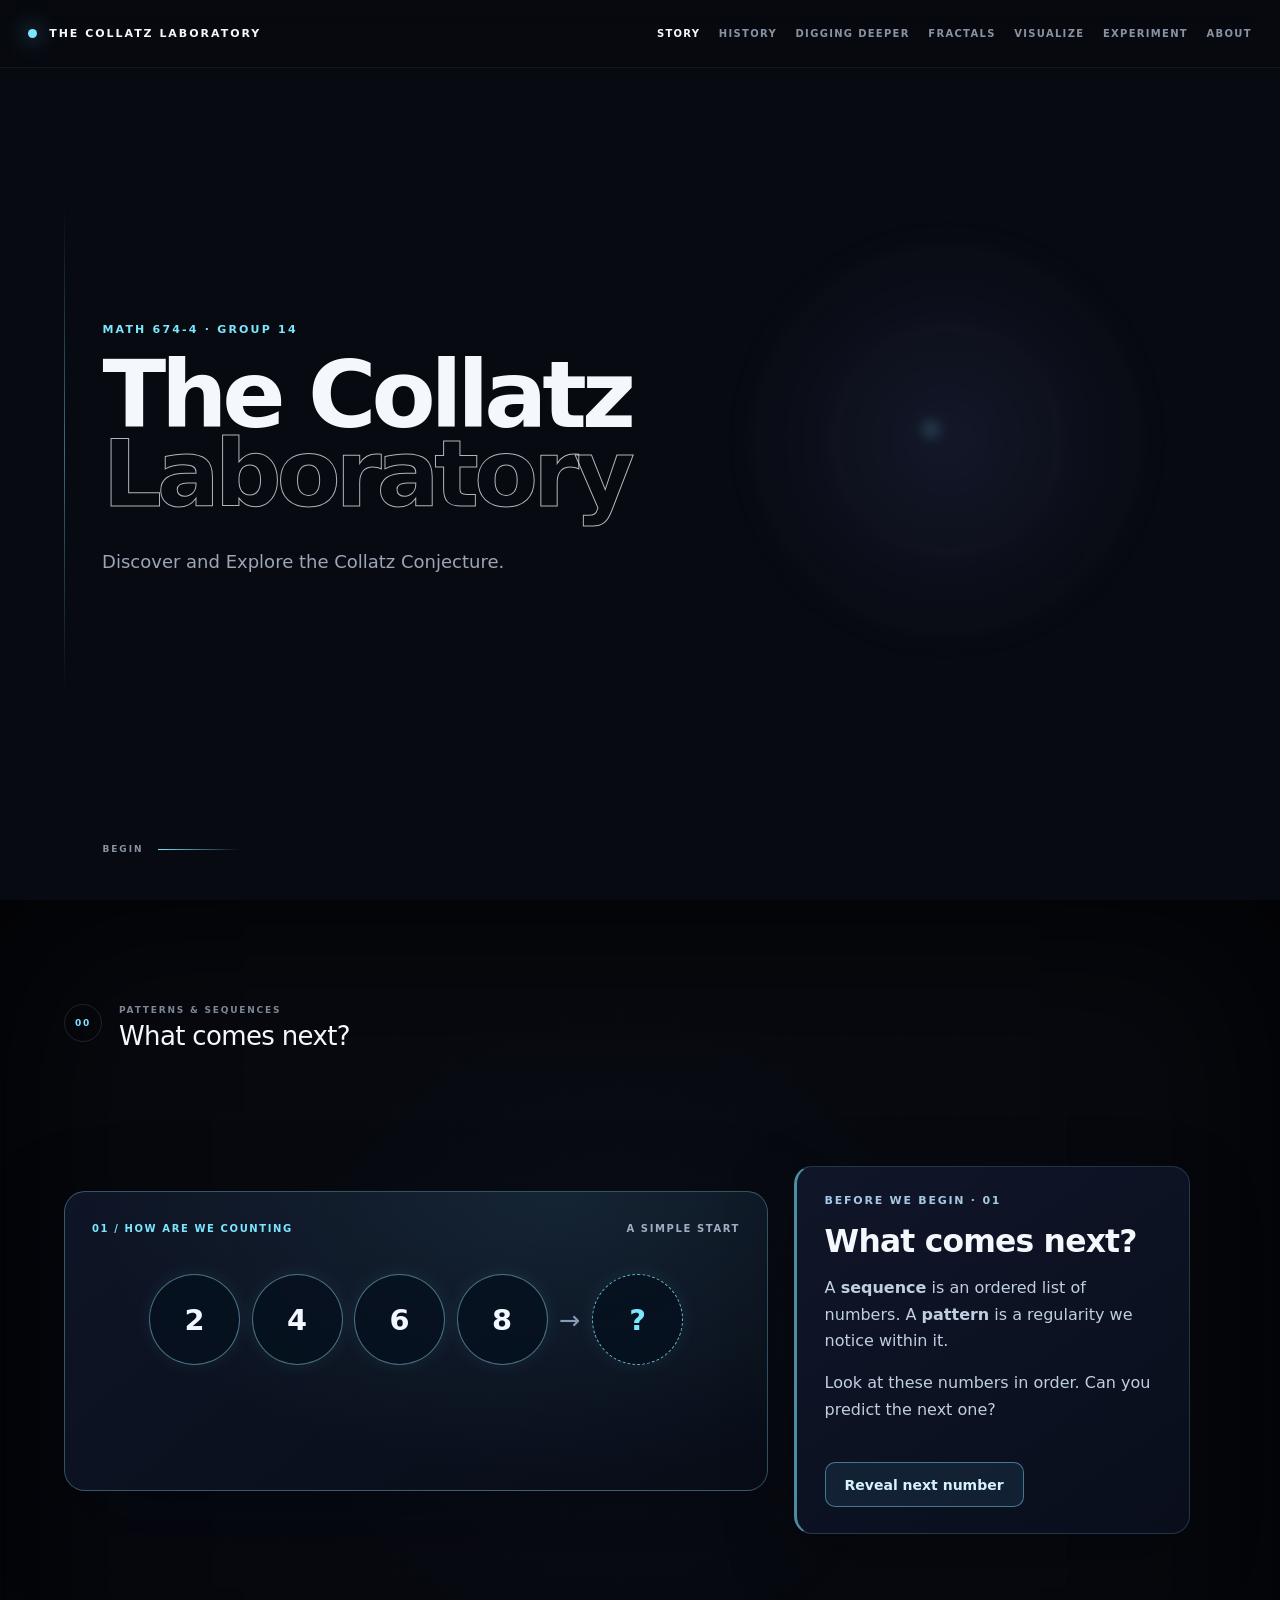
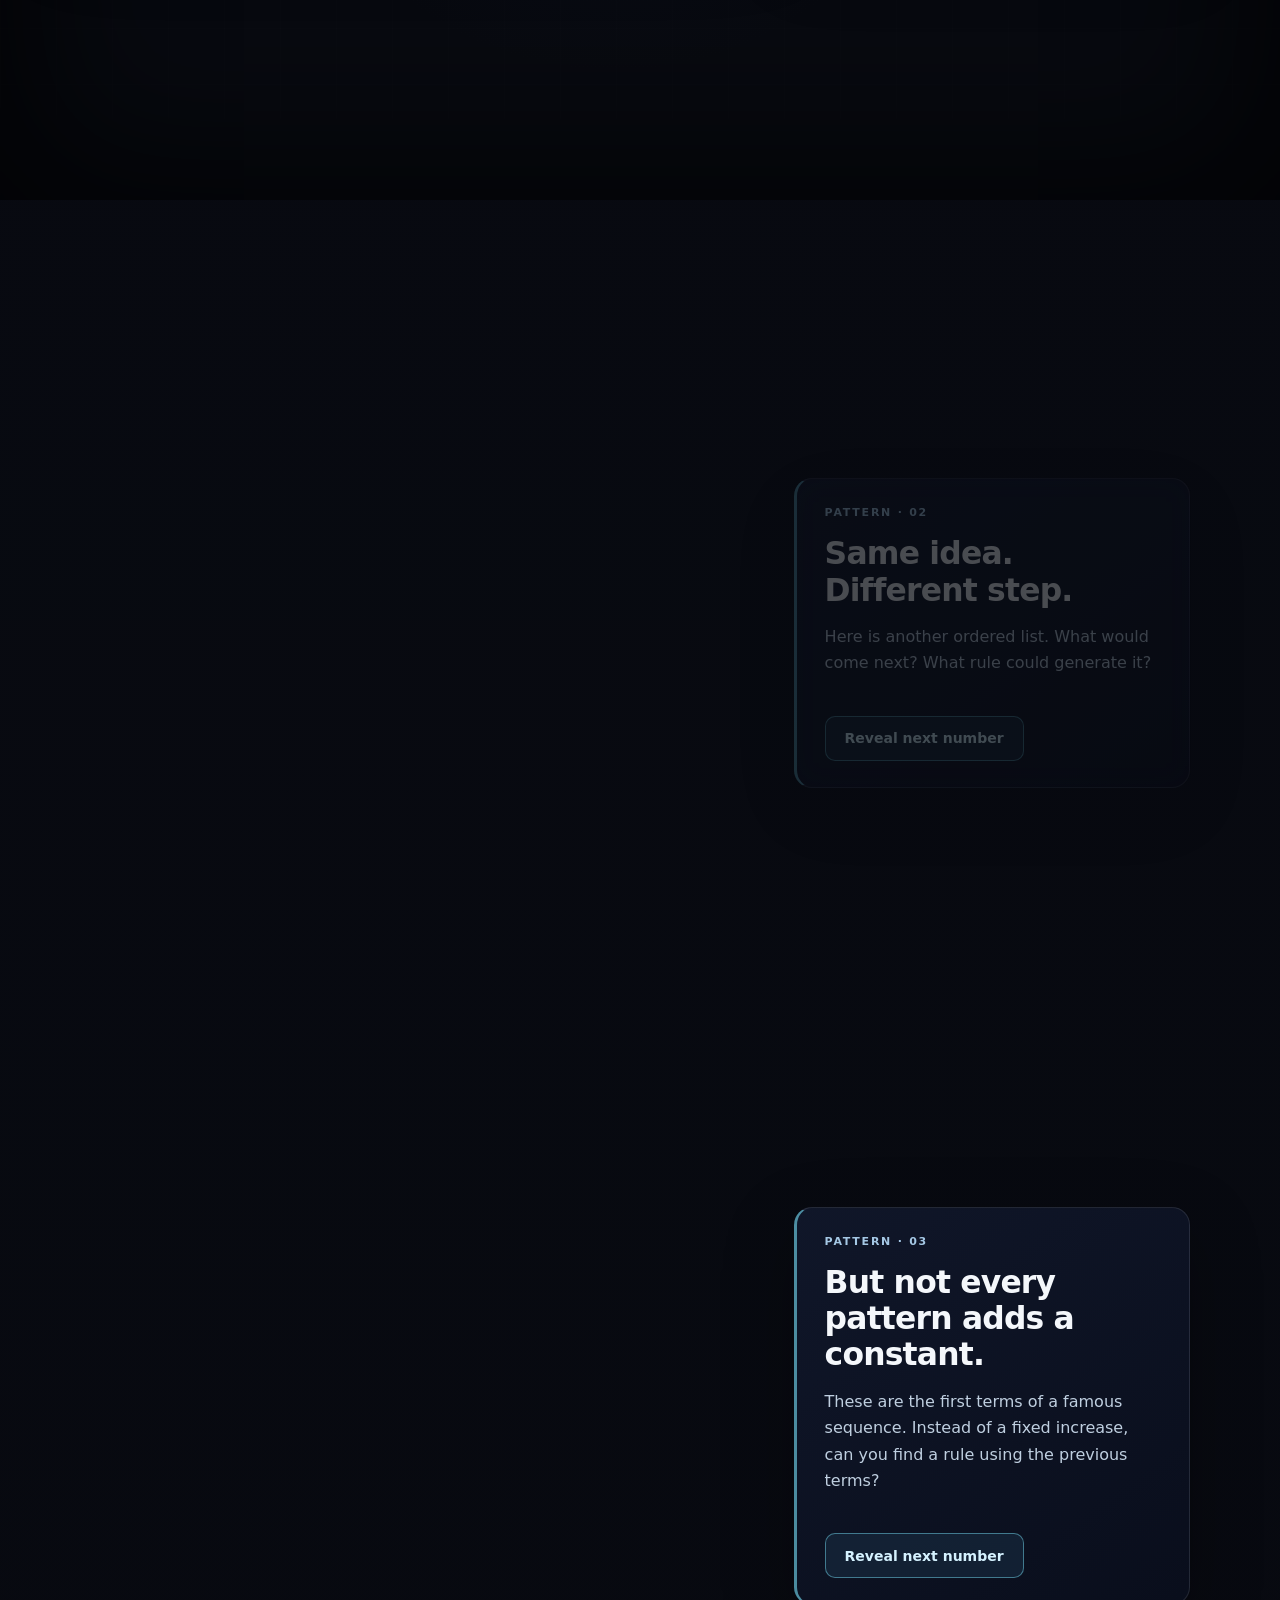
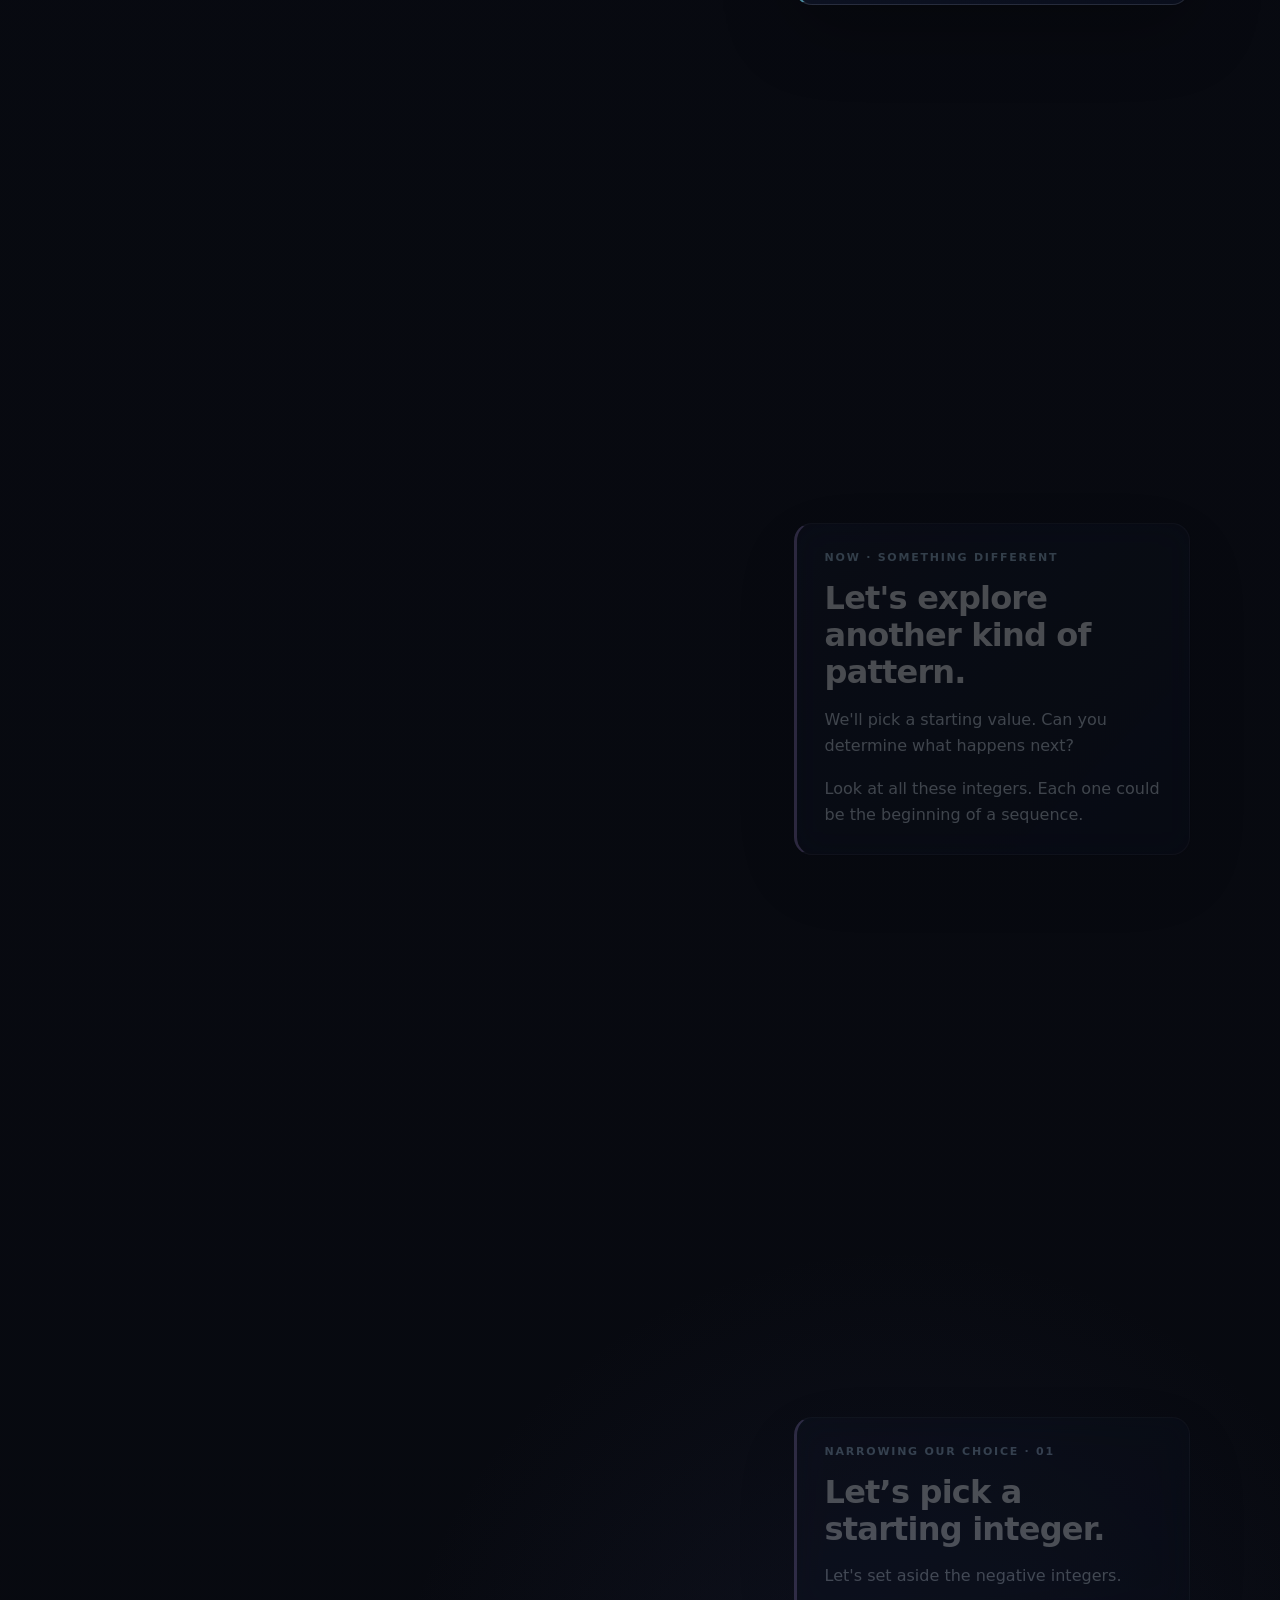
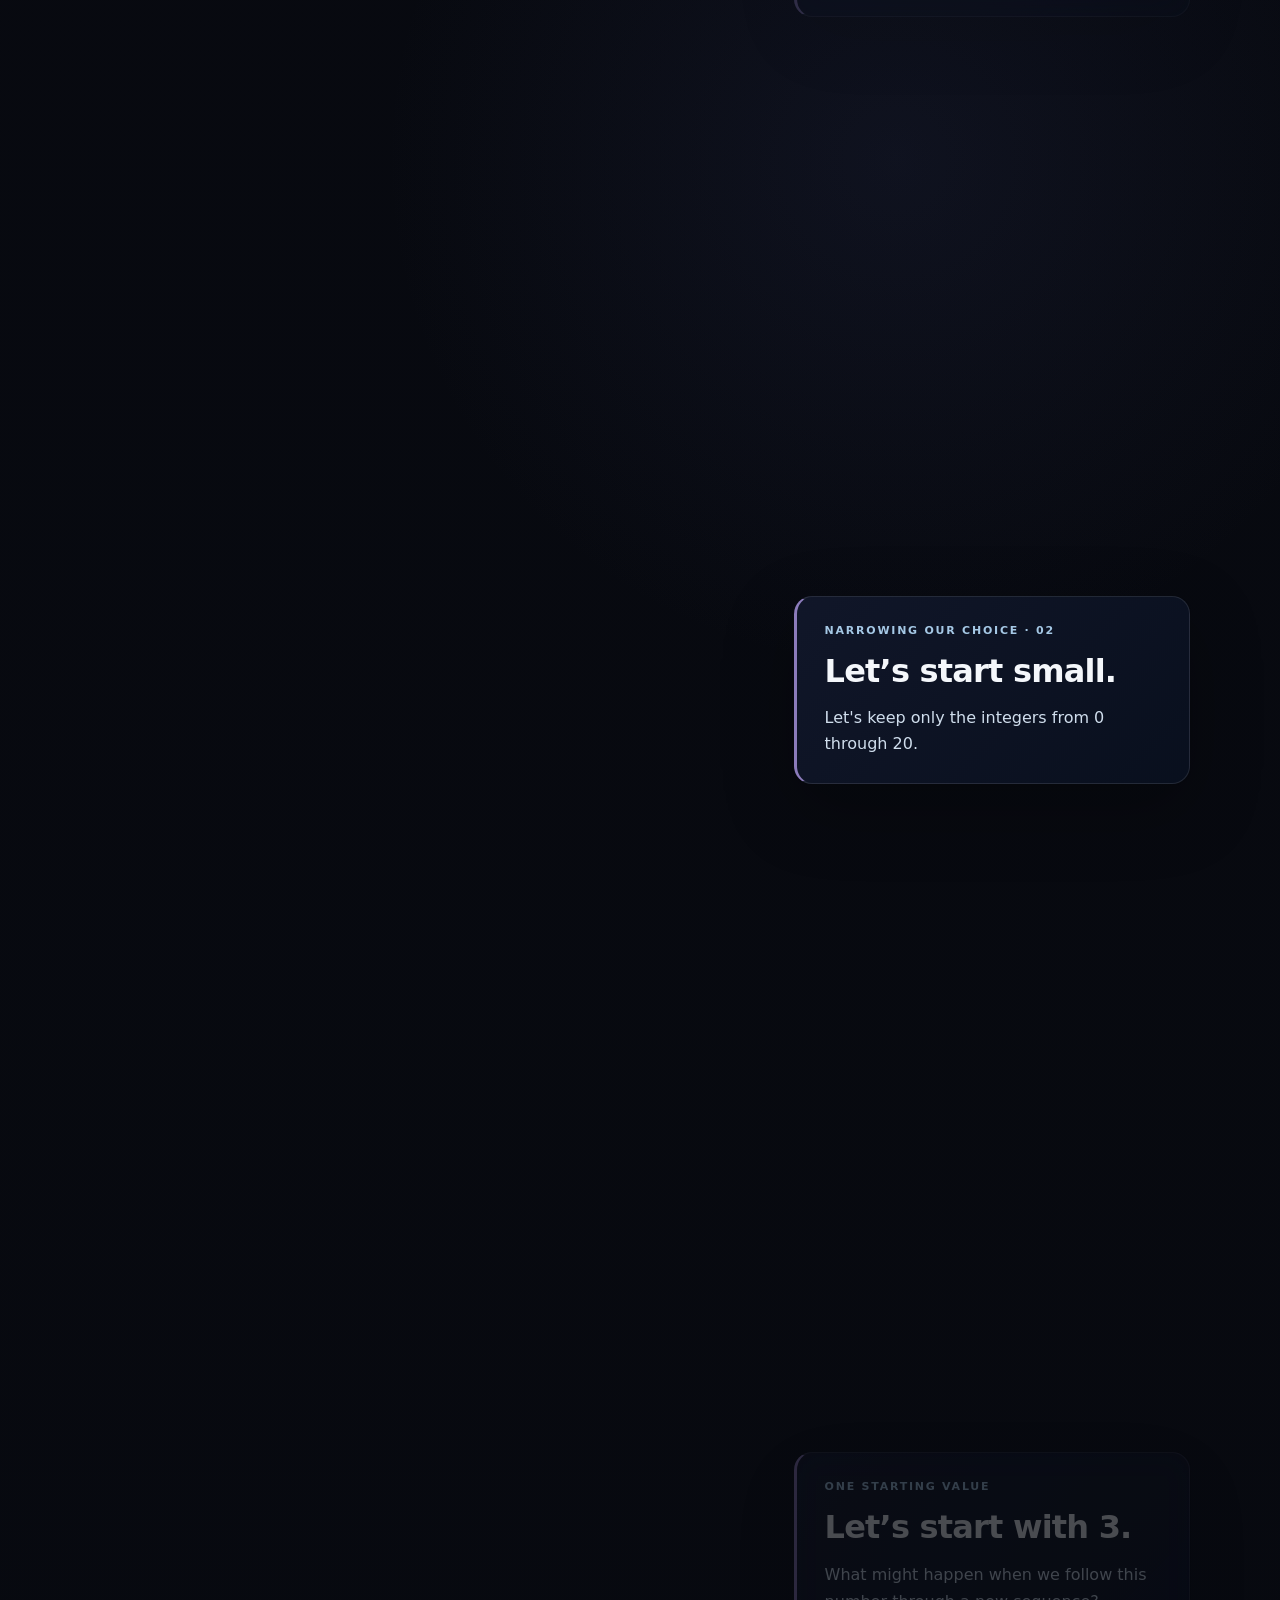
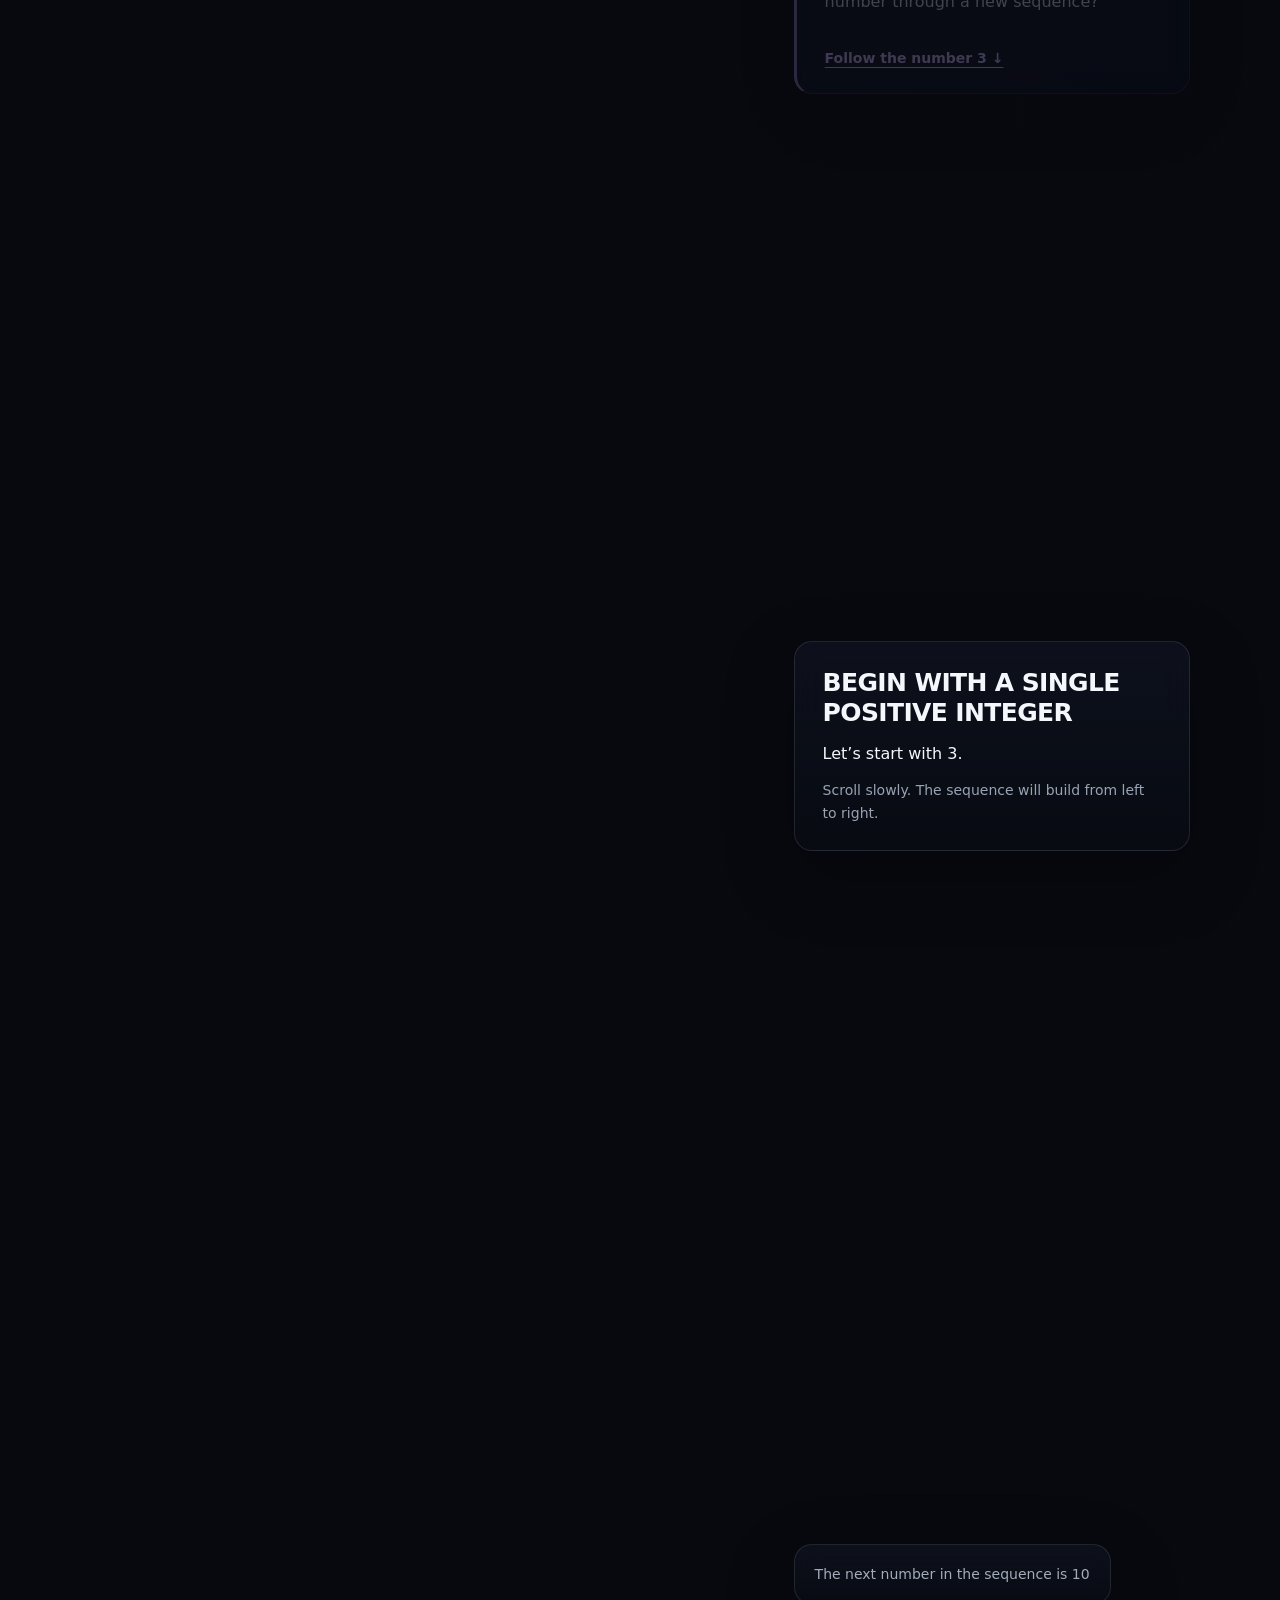
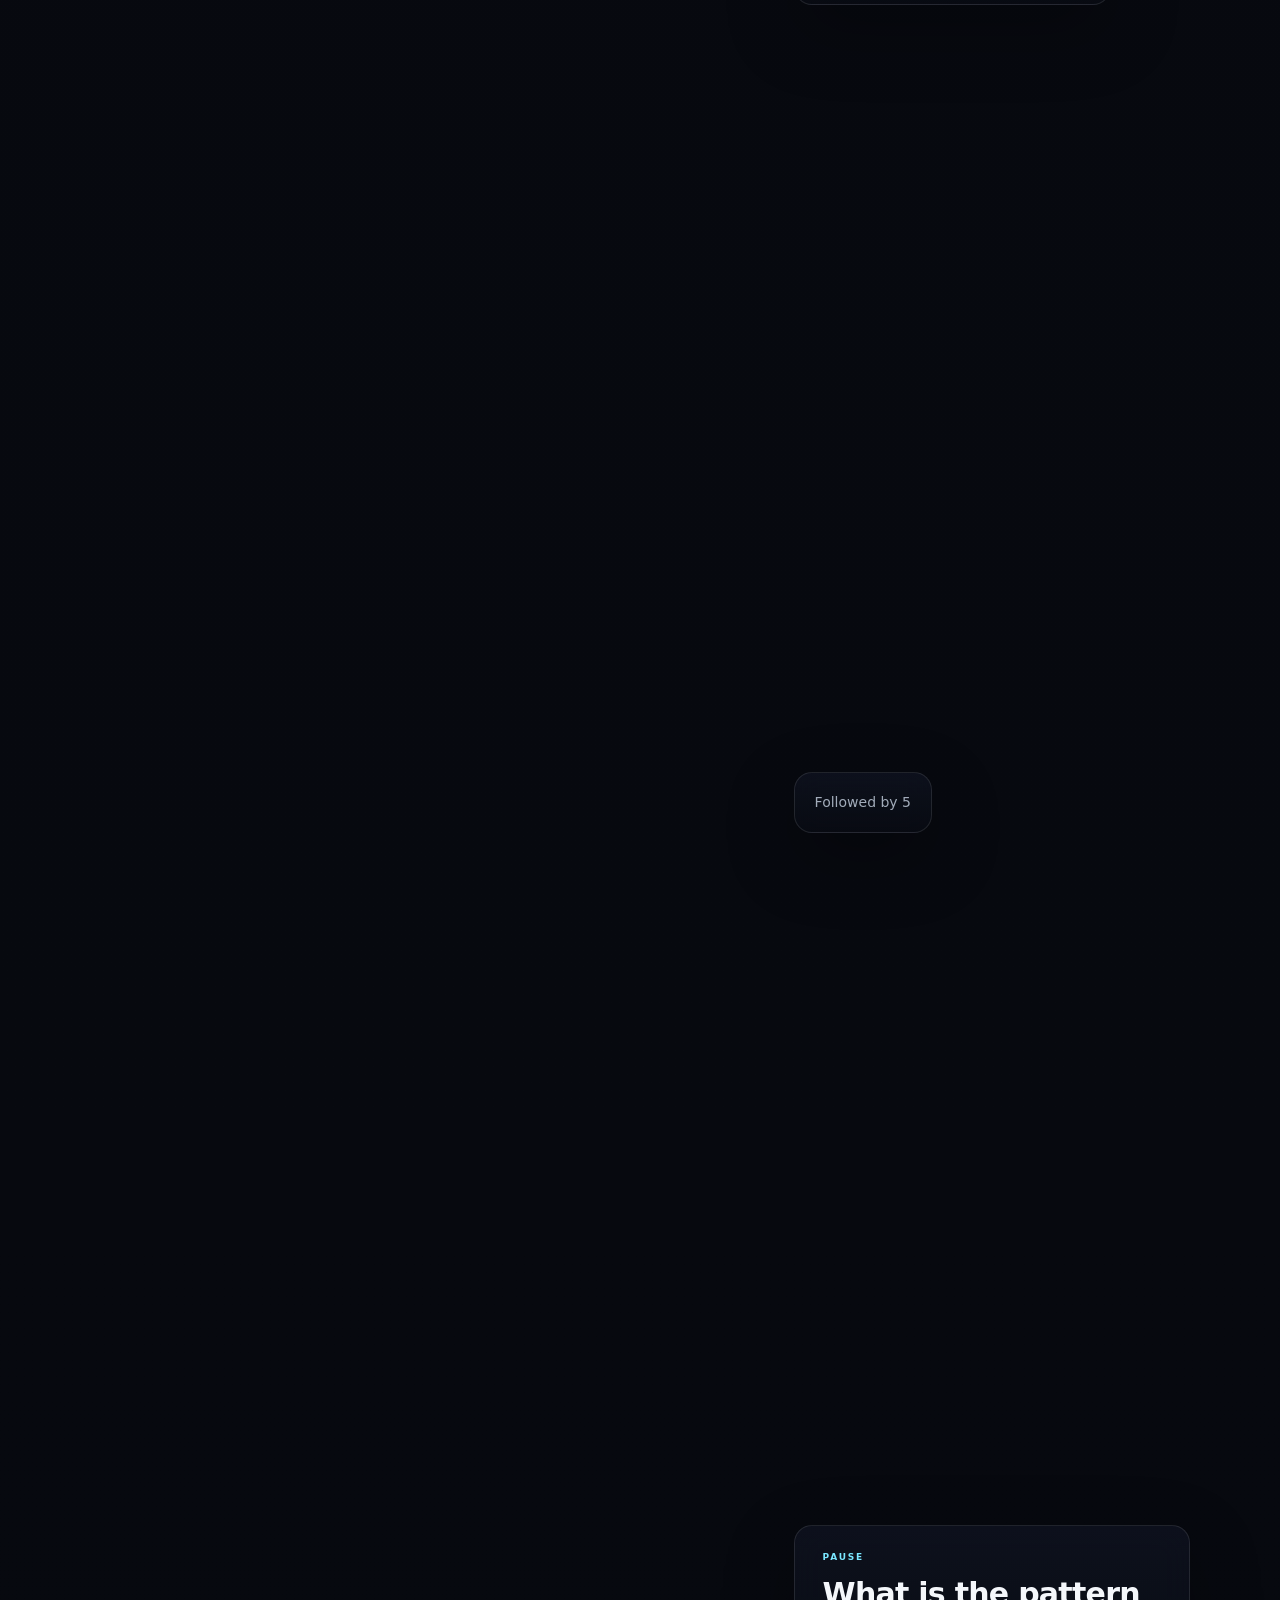
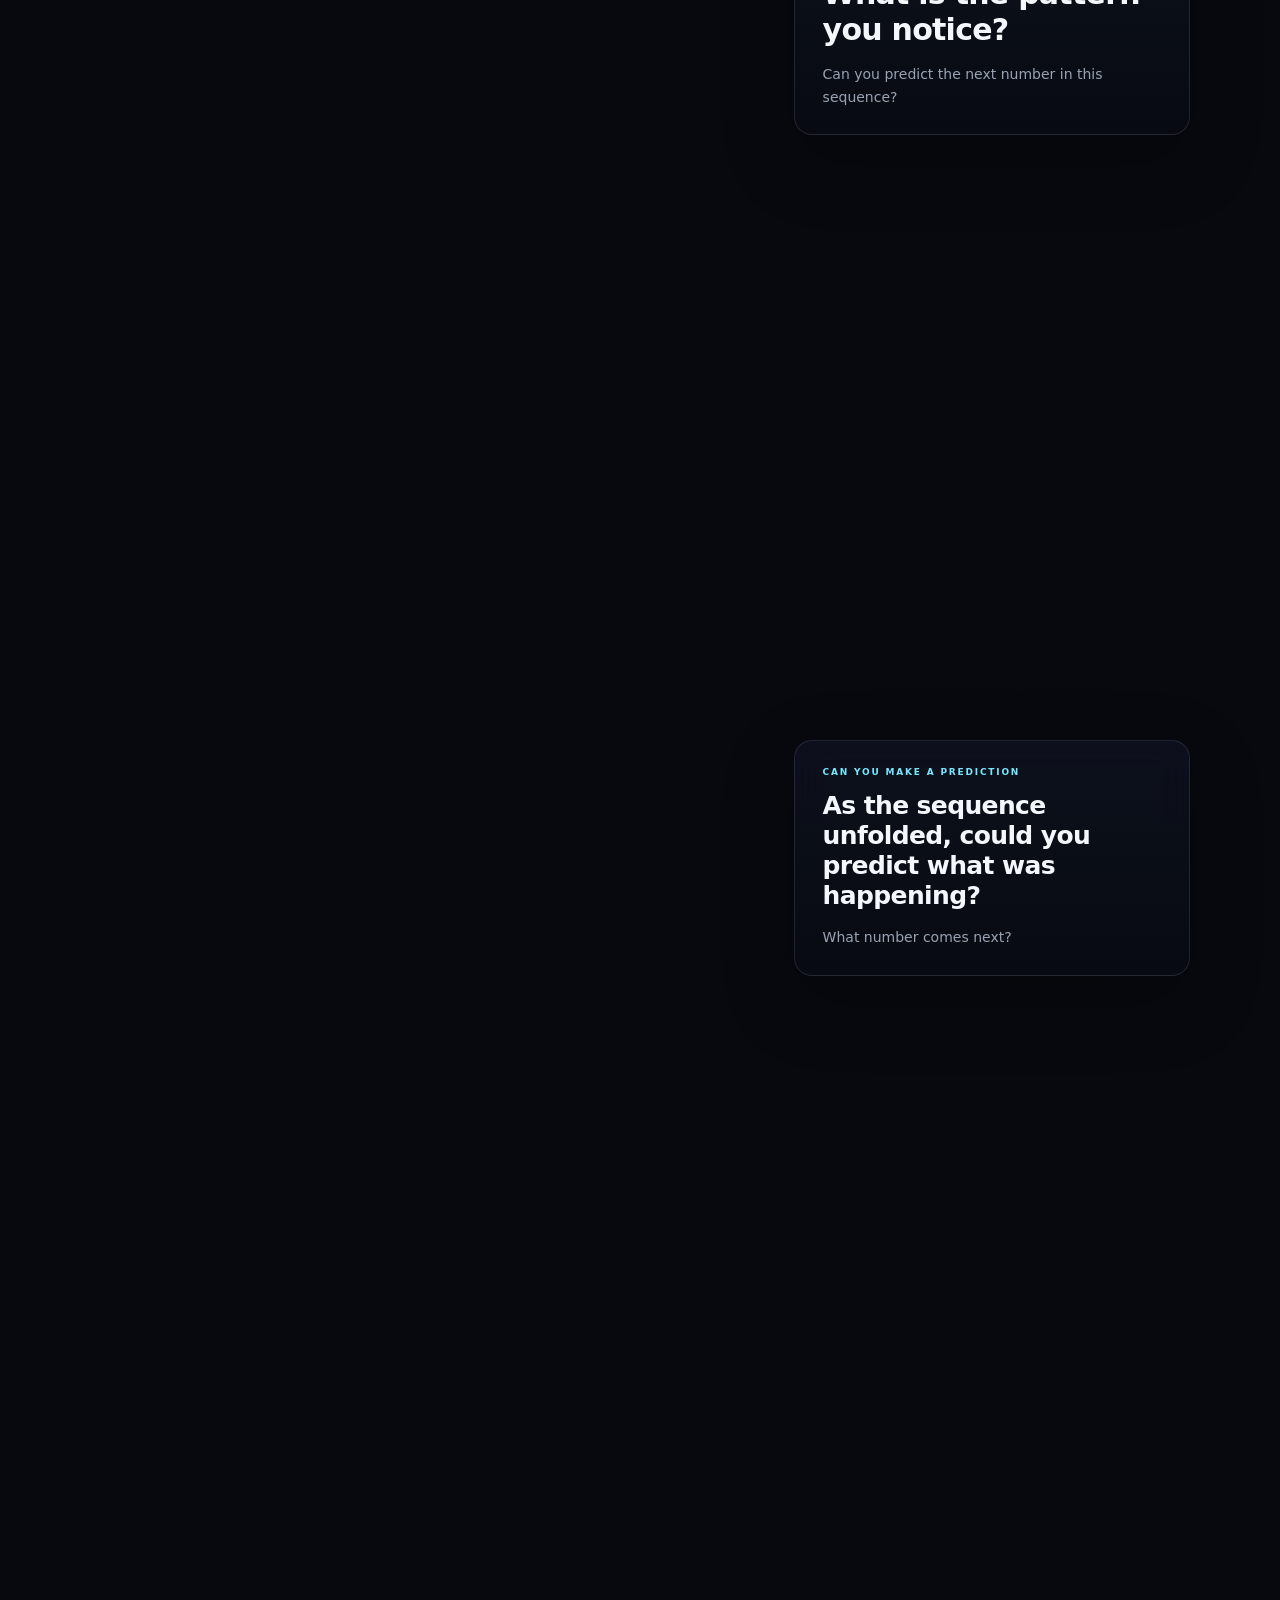
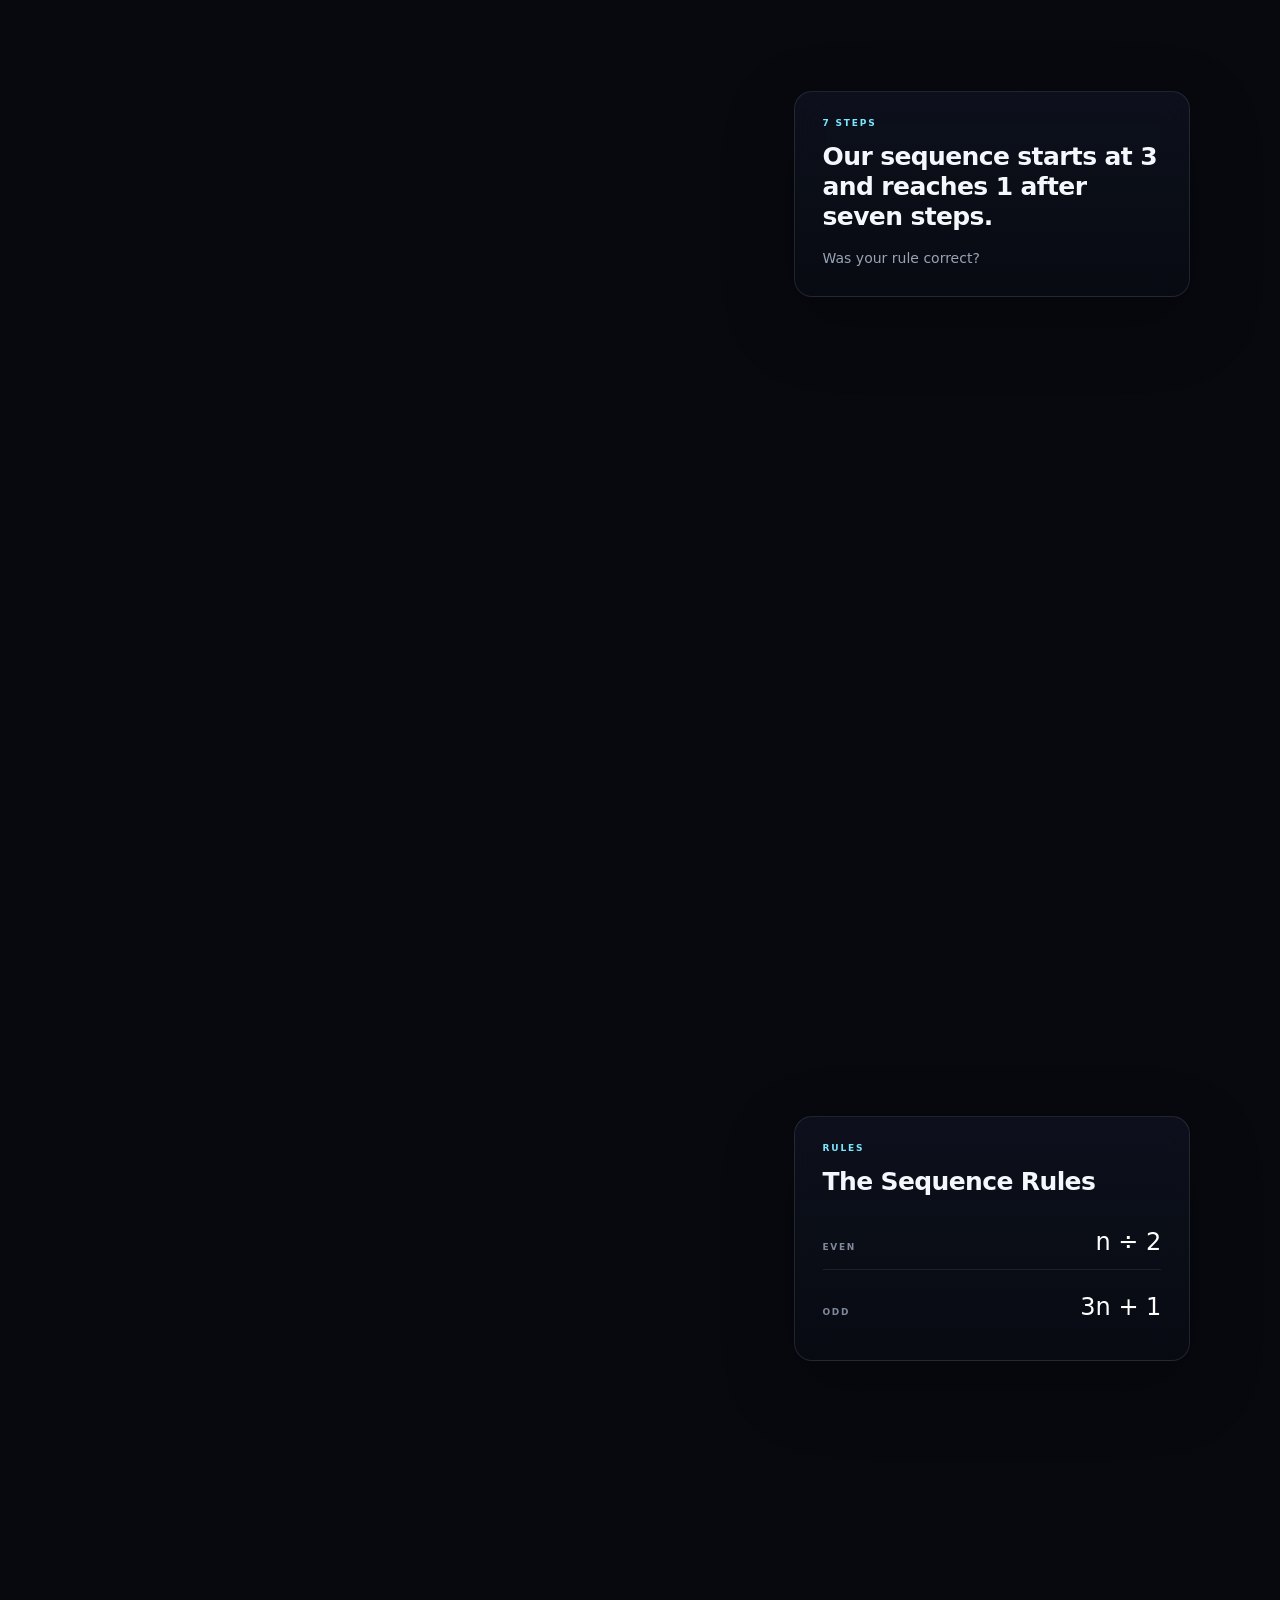
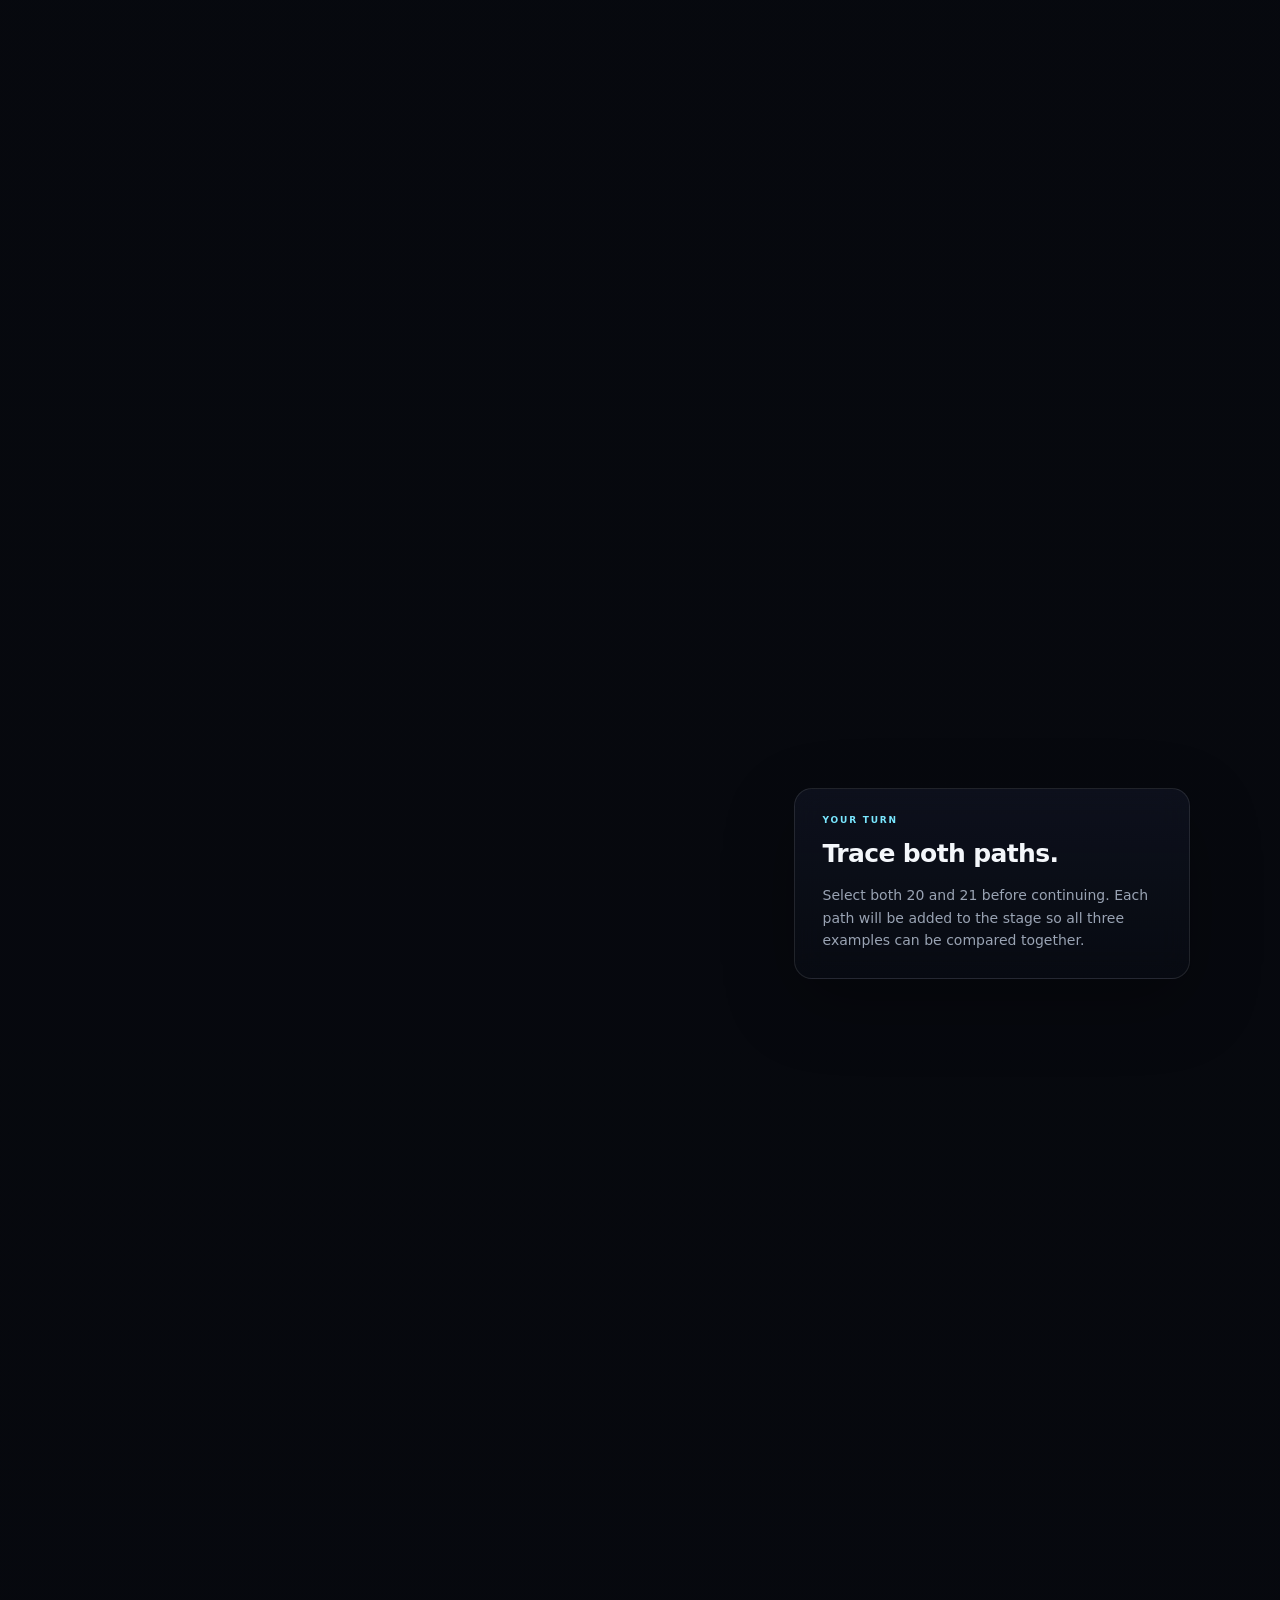
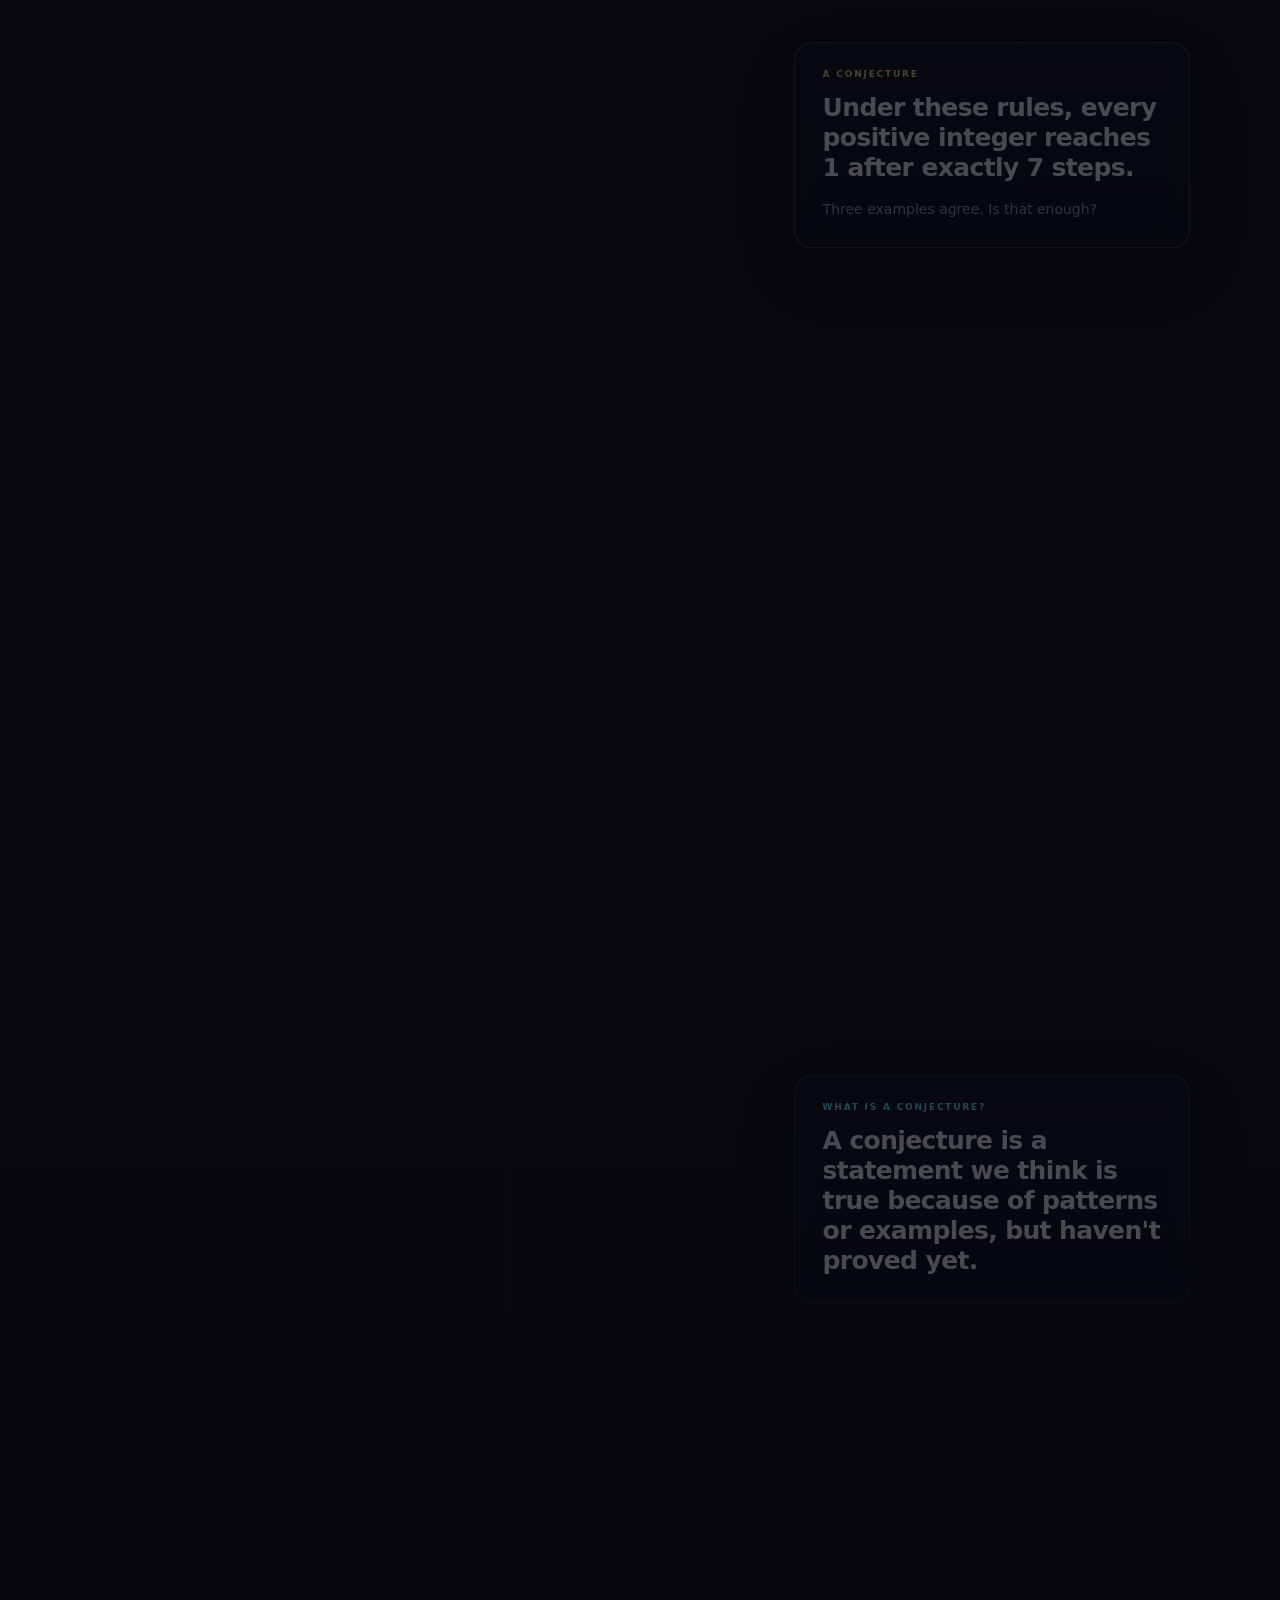
==== commit e7c9a8a8: "Remove obsolete Story prototype sections and load cleaned scripts" ====
--- a/index.html
+++ b/index.html
@@ -5,7 +5,7 @@
   <meta name="viewport" content="width=device-width, initial-scale=1" />
   <meta name="theme-color" content="#07090f" />
   <title>The Collatz Laboratory</title>
-  <link rel="stylesheet" href="styles.css?v=20261021-nav-all-1" />
+  <link rel="stylesheet" href="styles.css?v=20261025-story-final-clean-1" />
   <link rel="stylesheet" href="story-patterns.css?v=20261025-morph-3" />
 </head>
 <body>
@@ -248,24 +248,11 @@
           </div>
         </article>
 
-        <article class="story-step writing-step" data-scene="text-placeholder">
-          <div class="step-card writing-card">
-            <p class="step-number">GROUP TEXT</p>
-            <h3>INSERT TEXT HERE</h3>
-            <p>This space is intentionally reserved for the group’s mathematical explanation.</p>
-          </div>
-        </article>
       </div>
     </section>
-
-    <section class="prototype-end">
-      <p class="eyebrow">STYLE PROTOTYPE · v0.1</p>
-      <h2>The story would continue from here.</h2>
-      <p>Visualizer, generalized <em>an+b</em> exploration, experimental laboratory, discoveries, and project text are intentionally not built yet.</p>
-    </section>
   </main>
 
-  <script src="app.js?v=20261021-scroll-1"></script>
+  <script src="app.js?v=20261025-final-clean-1"></script>
   <script>
     // Prototype patch: keep the same SVG + arrow visual language for the
     // counterexample stage instead of falling back to the older flex-row view.
@@ -359,10 +346,10 @@
     }
   </script>
   <script src="story-sync.js?v=20261025-review-1"></script>
-  <script src="gate.js?v=20261025-revisit-2"></script>
+  <script src="gate.js?v=20261025-final-clean-1"></script>
   <script src="merge-polish.js?v=20261019-5"></script>
   <script src="merge-arrow-polish.js?v=20261012-1649"></script>
-  <script src="story-meta-sync.js?v=20261025-conjecture-2"></script>
+  <script src="story-meta-sync.js?v=20261025-final-clean-1"></script>
   <script src="choice-fix.js?v=20261013-1324"></script>
   <script src="collatz-tree-story.js?v=20261021-finale-4"></script>
   <script src="story-patterns.js?v=20261025-morph-3"></script>
--- a/styles.css
+++ b/styles.css
@@ -514,11 +514,6 @@
   padding-bottom: 17vh;
 }
 
-.story-step.writing-step {
-  min-height: 120vh;
-  align-items: center;
-}
-
 .step-card {
   width: min(480px, 31vw);
   padding: 26px 28px;
@@ -626,46 +621,6 @@
 
 .refined-card .step-number {
   color: var(--green);
-}
-
-.writing-card {
-  border-style: dashed;
-  background: rgba(10,13,22,.56);
-}
-
-.writing-card h3 {
-  color: #c9d0dc;
-  letter-spacing: .08em;
-  font-size: 20px;
-}
-
-.prototype-end {
-  position: relative;
-  z-index: 20;
-  min-height: 78vh;
-  display: flex;
-  flex-direction: column;
-  align-items: center;
-  justify-content: center;
-  text-align: center;
-  padding: 100px 20vw;
-  background:
-    radial-gradient(circle at 50% 50%, rgba(122,231,255,.09), transparent 34rem),
-    #06080d;
-  border-top: 1px solid rgba(255,255,255,.06);
-}
-
-.prototype-end h2 {
-  margin: 0;
-  font-size: 46px;
-  letter-spacing: -.04em;
-  font-weight: 560;
-}
-
-.prototype-end > p:last-child {
-  max-width: 720px;
-  color: #8f99a9;
-  line-height: 1.7;
 }
 
 @media (max-height: 780px) {
@@ -844,11 +799,6 @@
 }
 
 
-/* Retain the original writing placeholder in source for collaboration,
-   but let the new conjecture navigation be the public story's ending. */
-.story-steps > .story-step[data-scene="text-placeholder"],
-.prototype-end { display: none !important; }
-
 @media (max-height: 600px) {
   .conjecture-finale { padding-top: calc(var(--header-h) + 10px); }
   .finale-eyebrow { margin-bottom: 7px; }
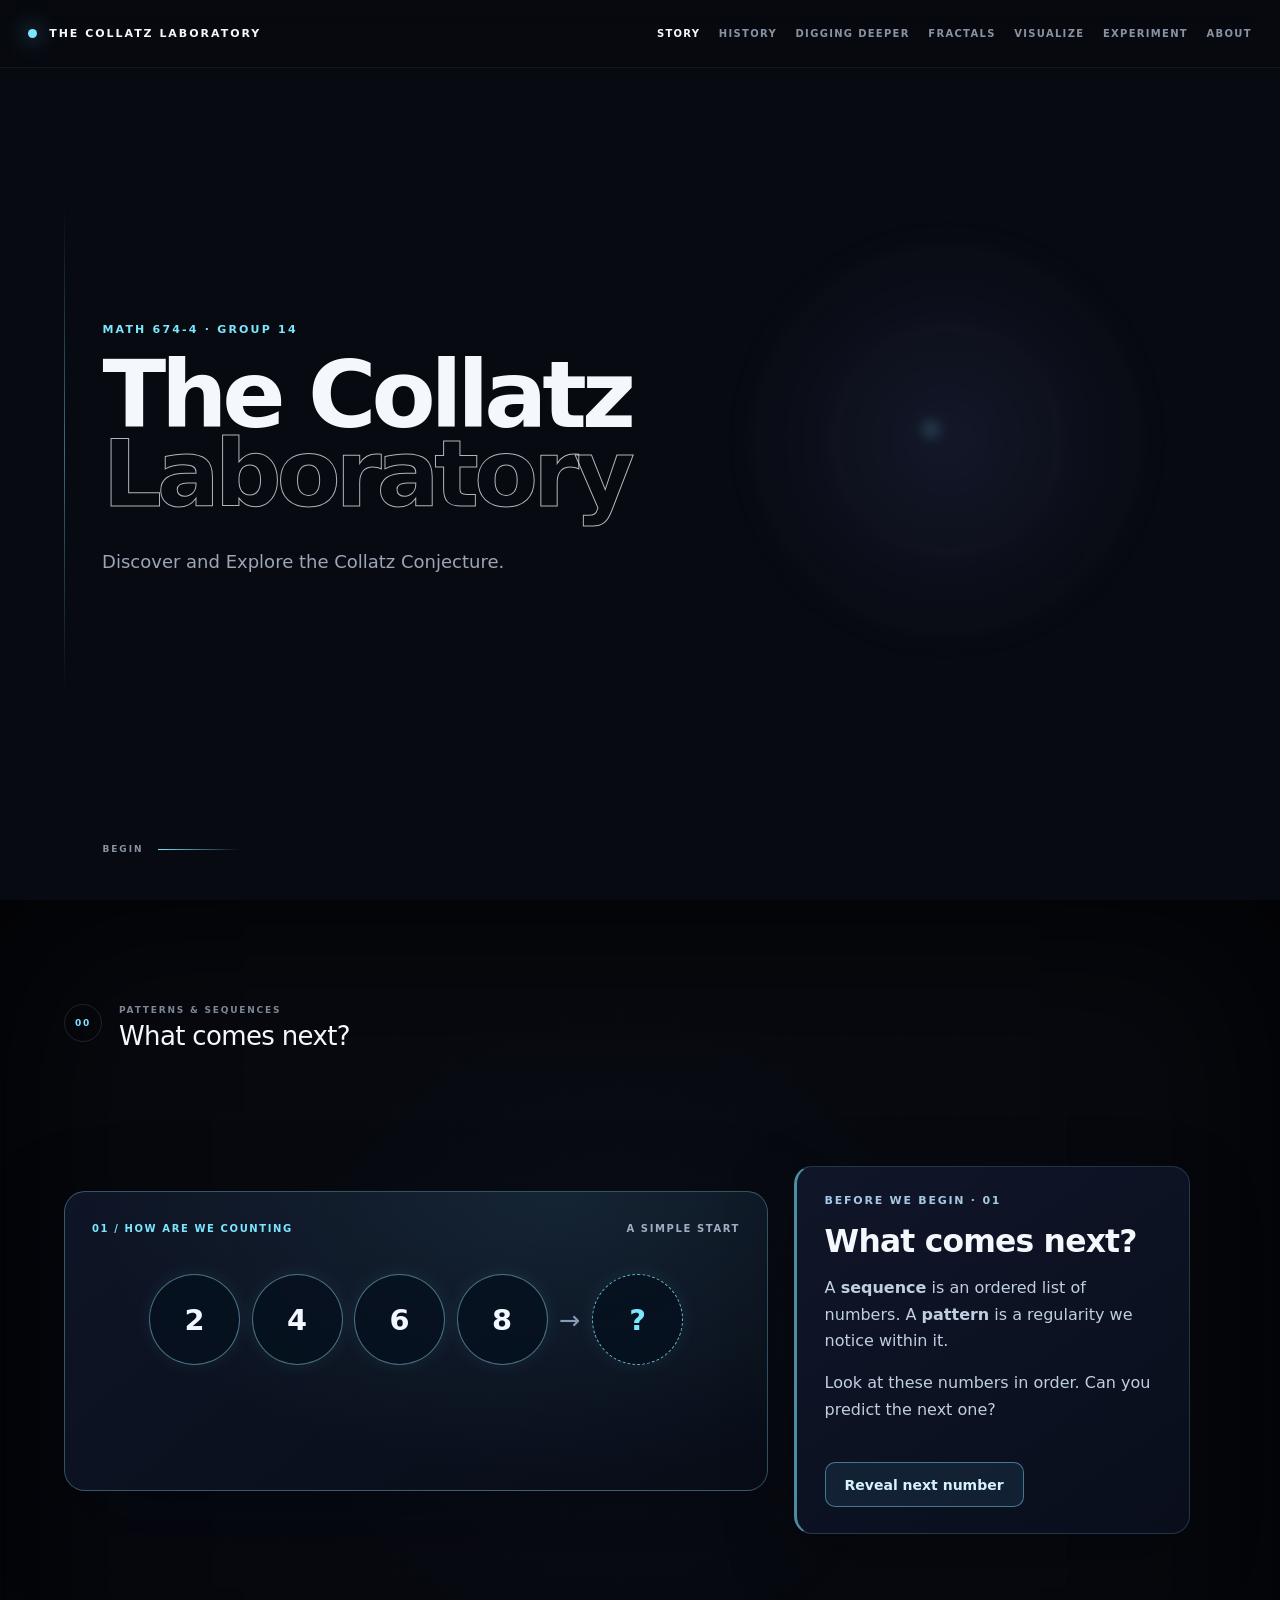
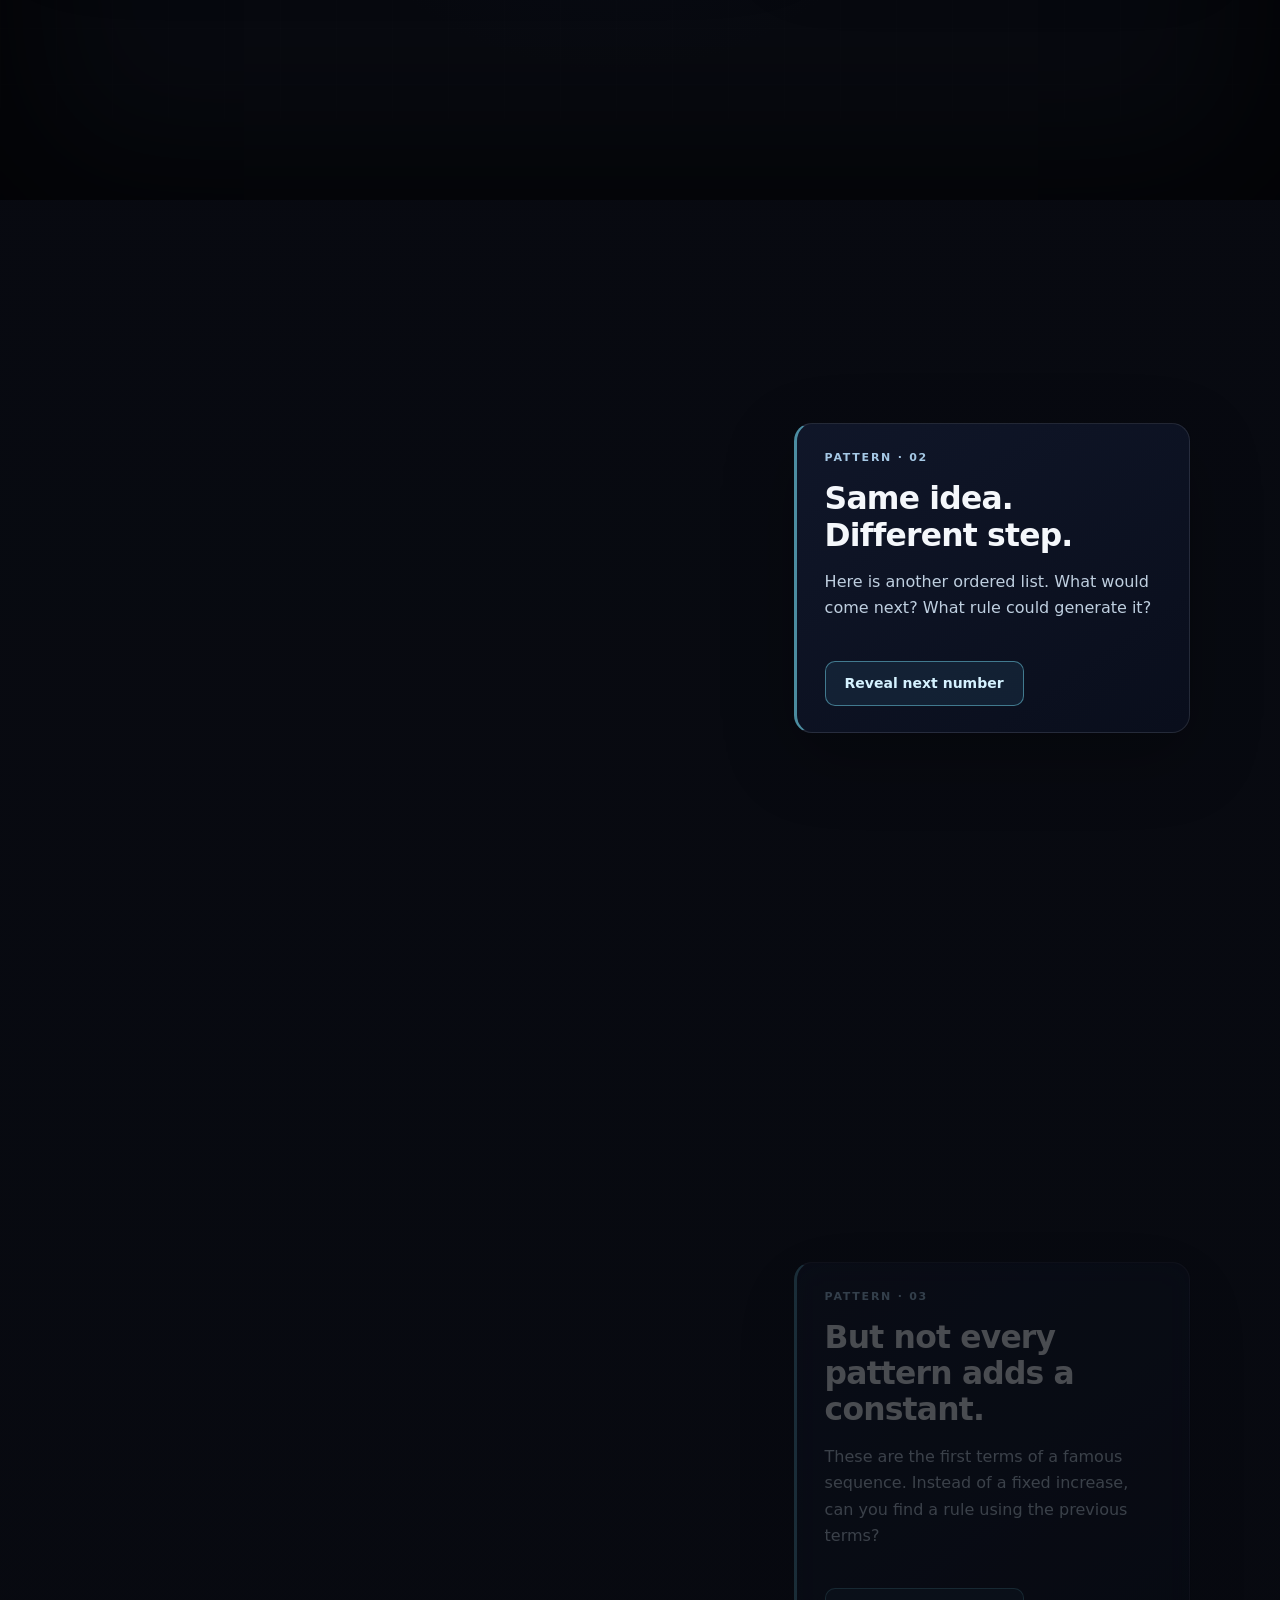
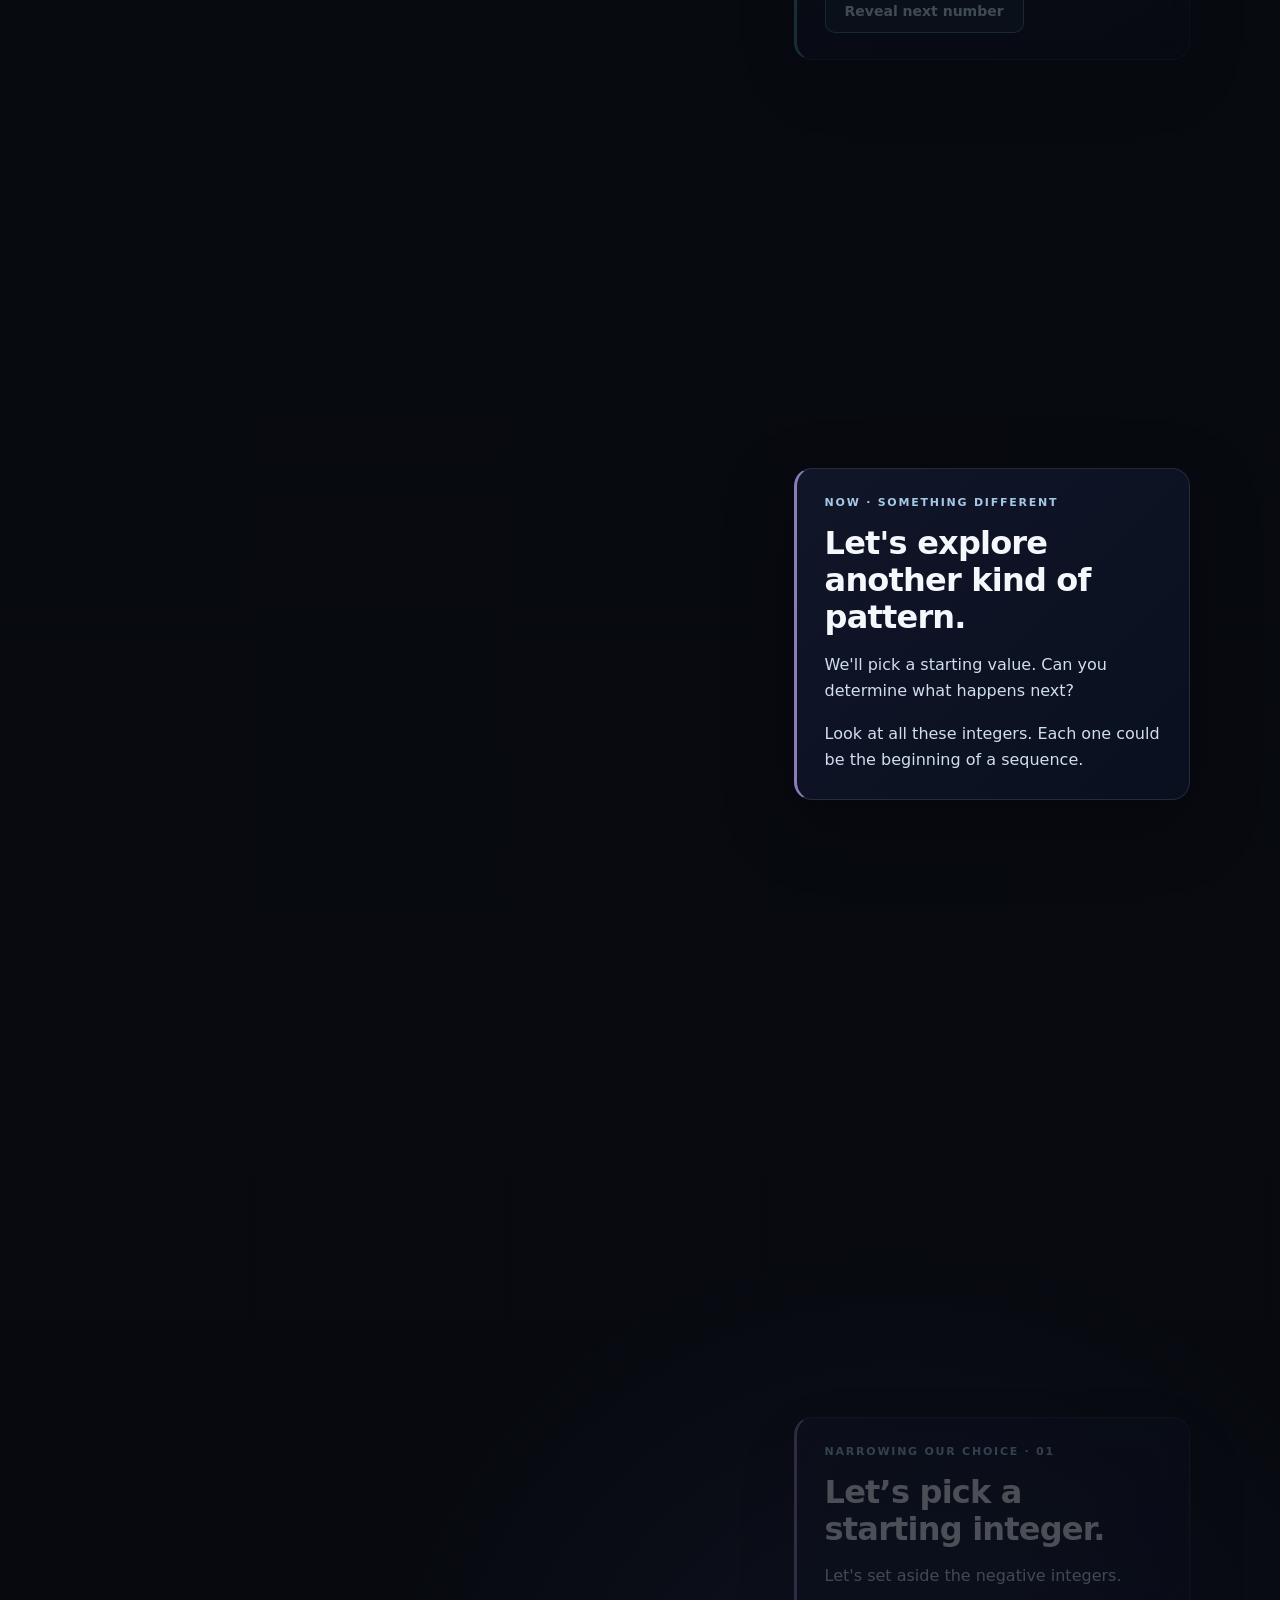
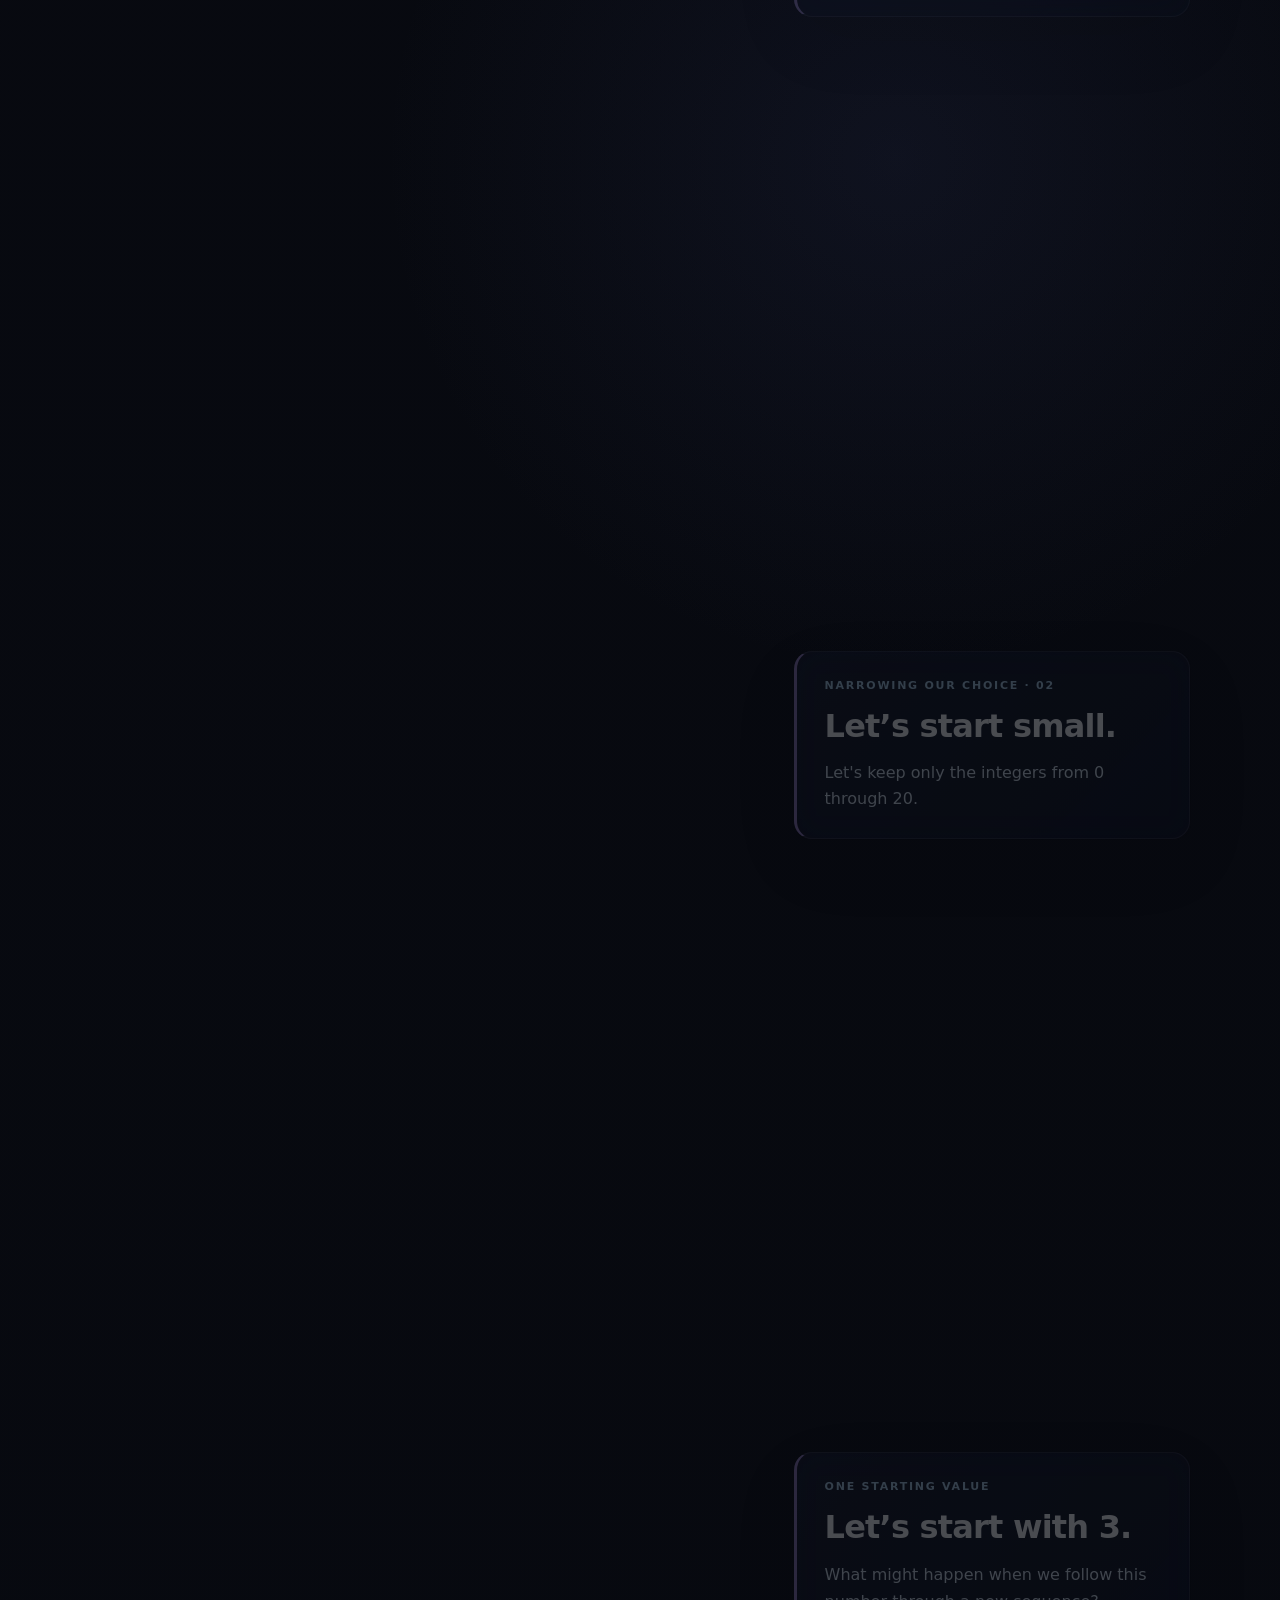
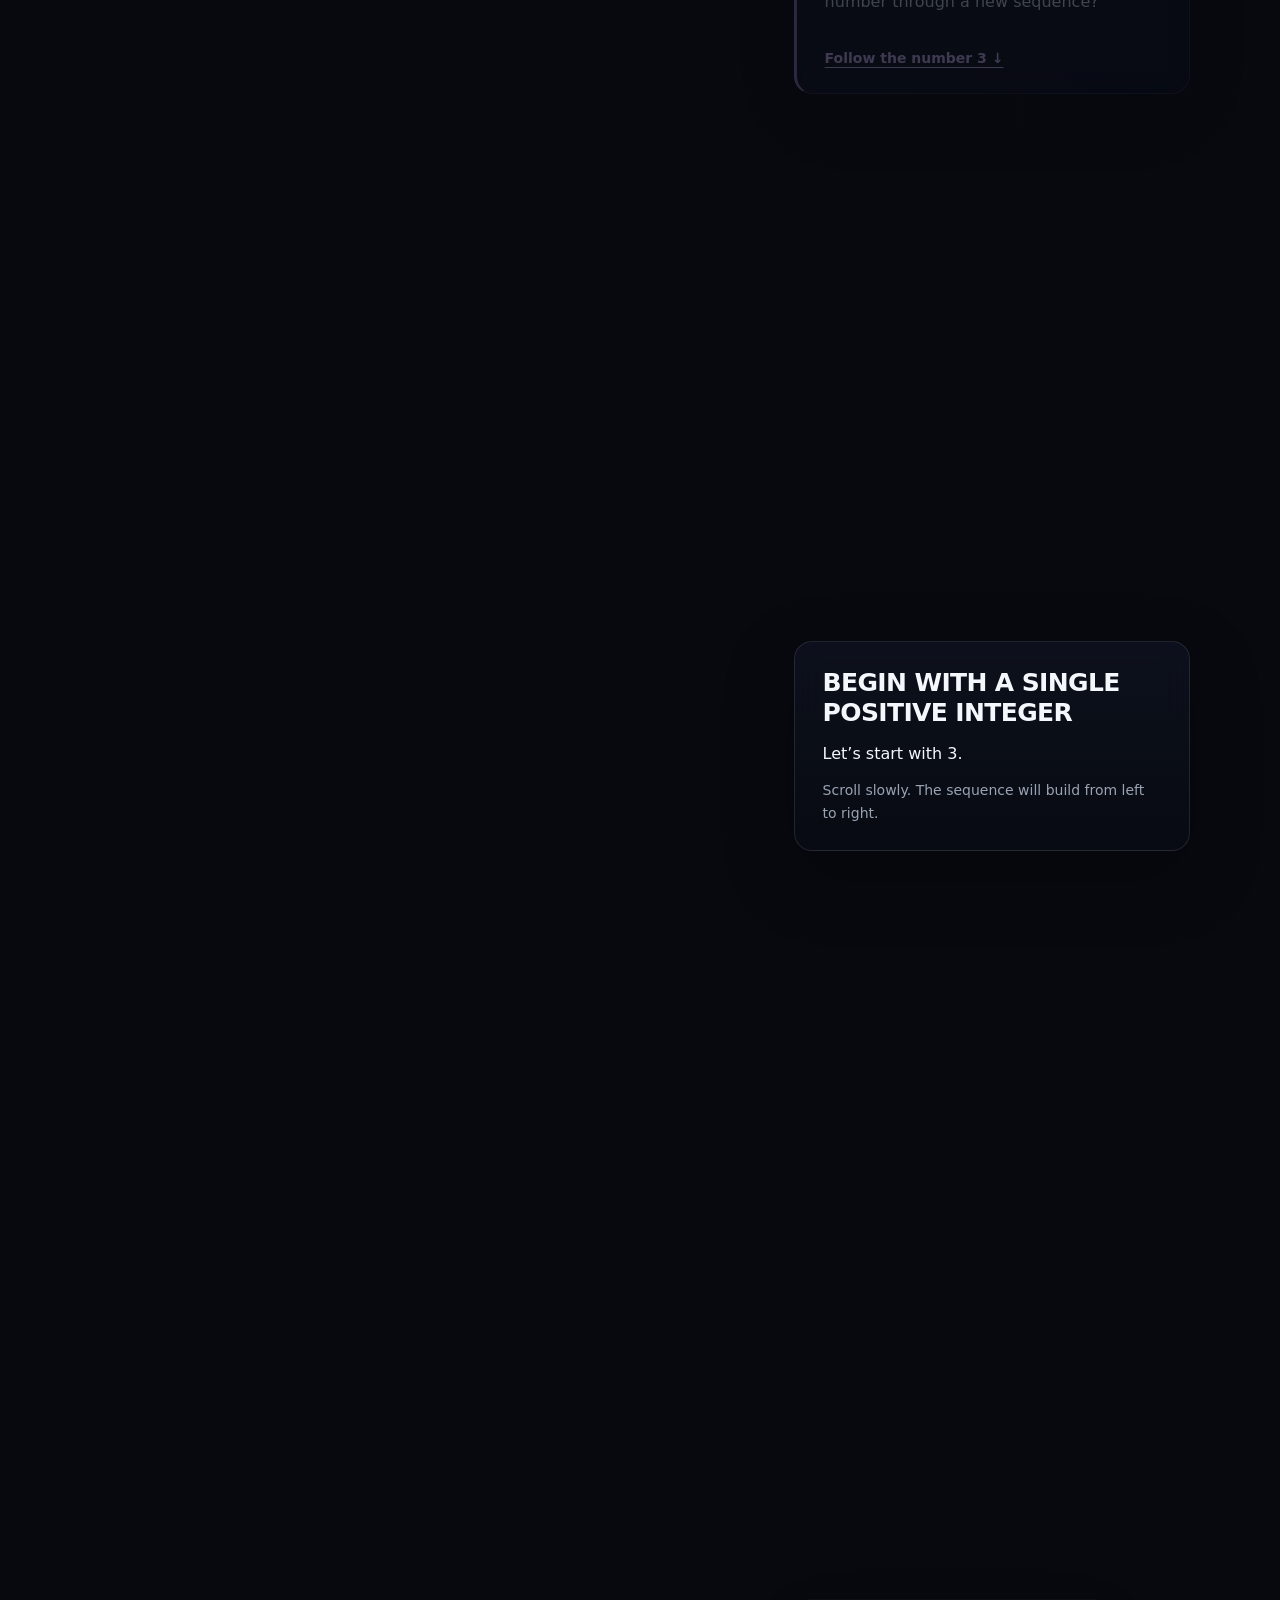
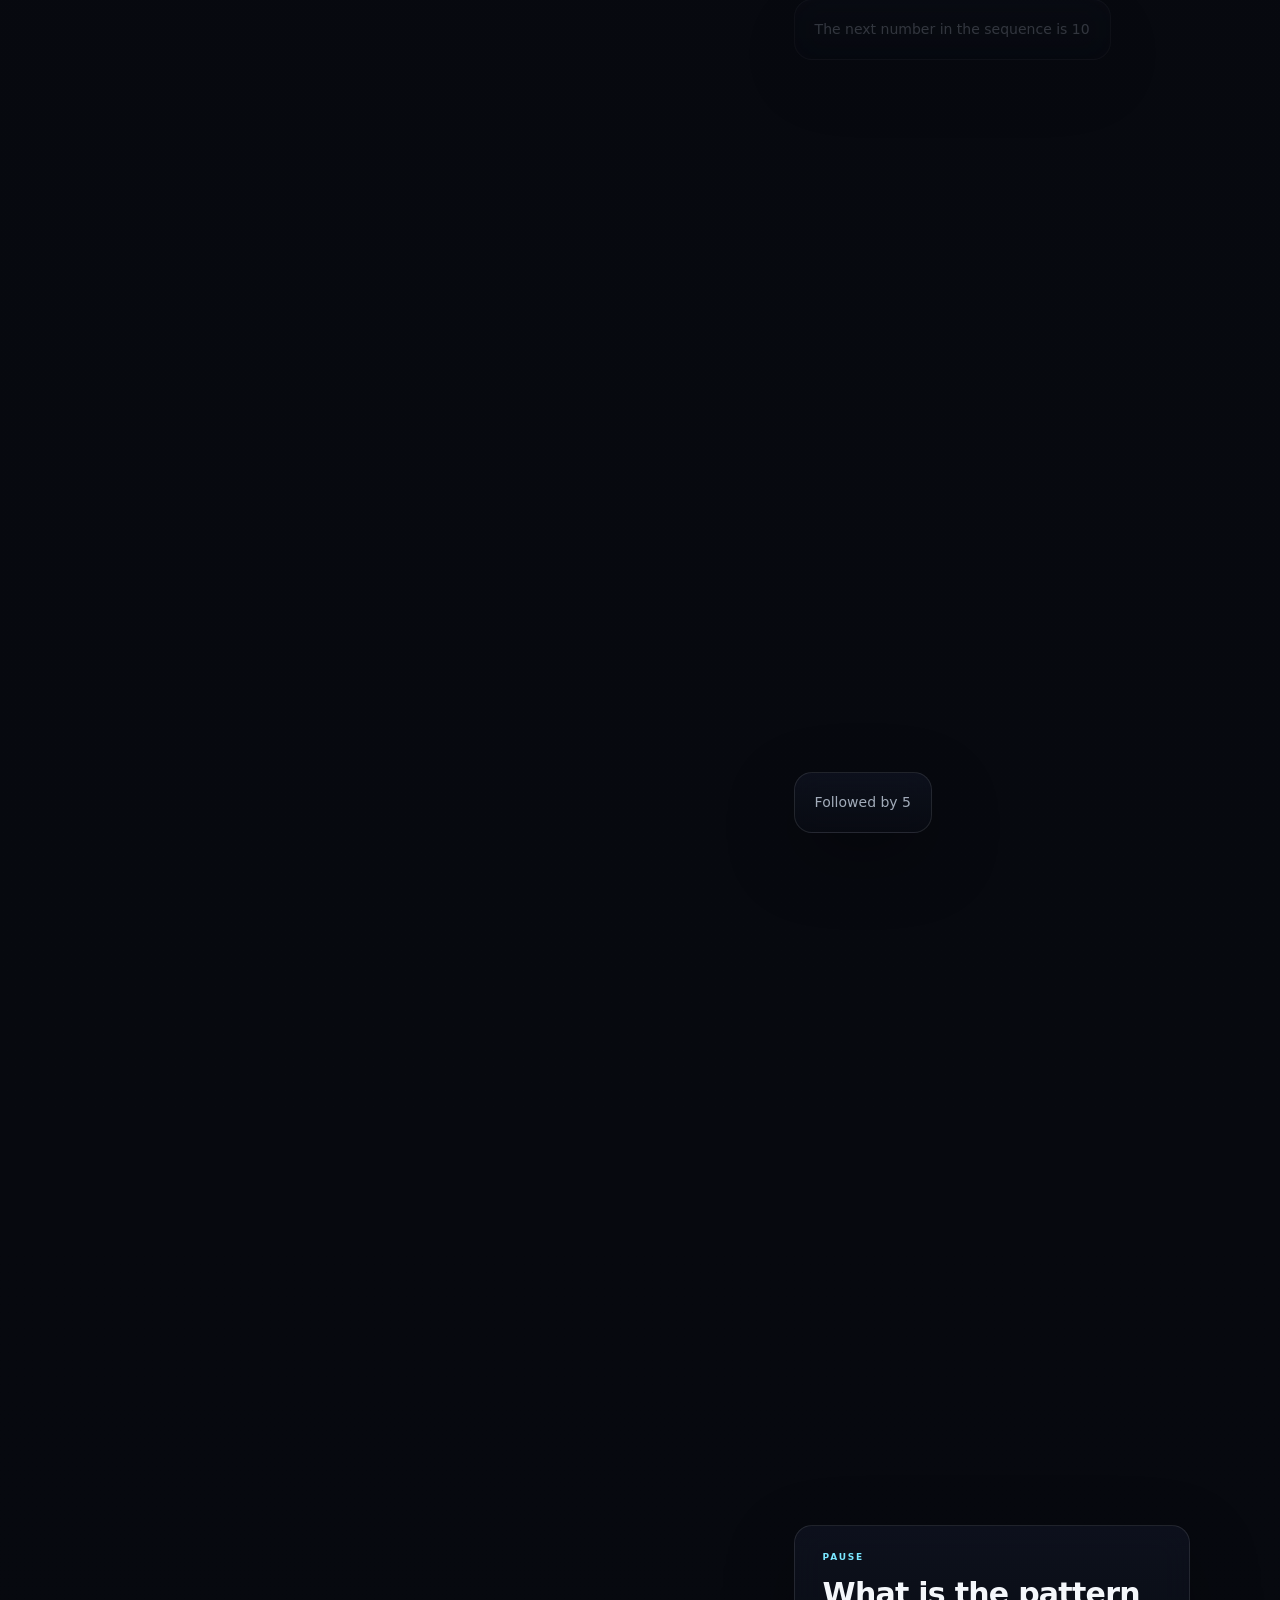
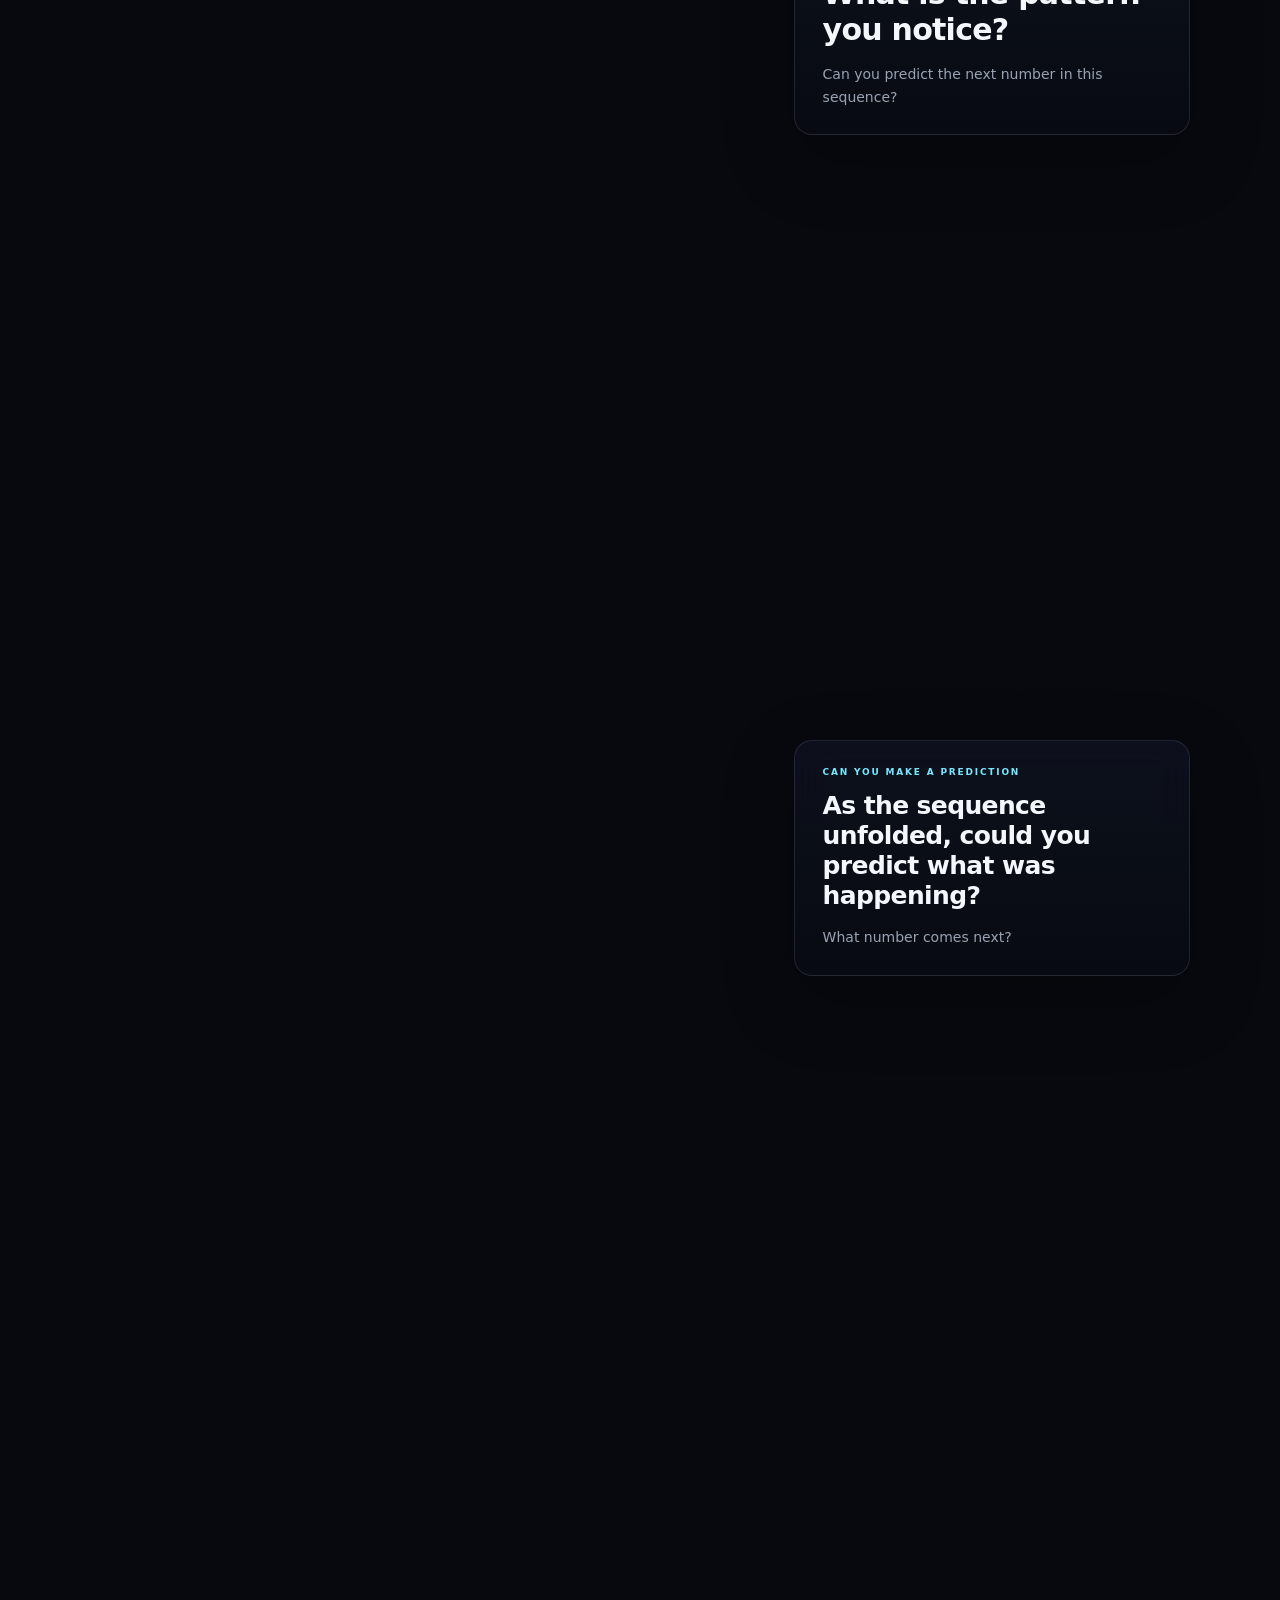
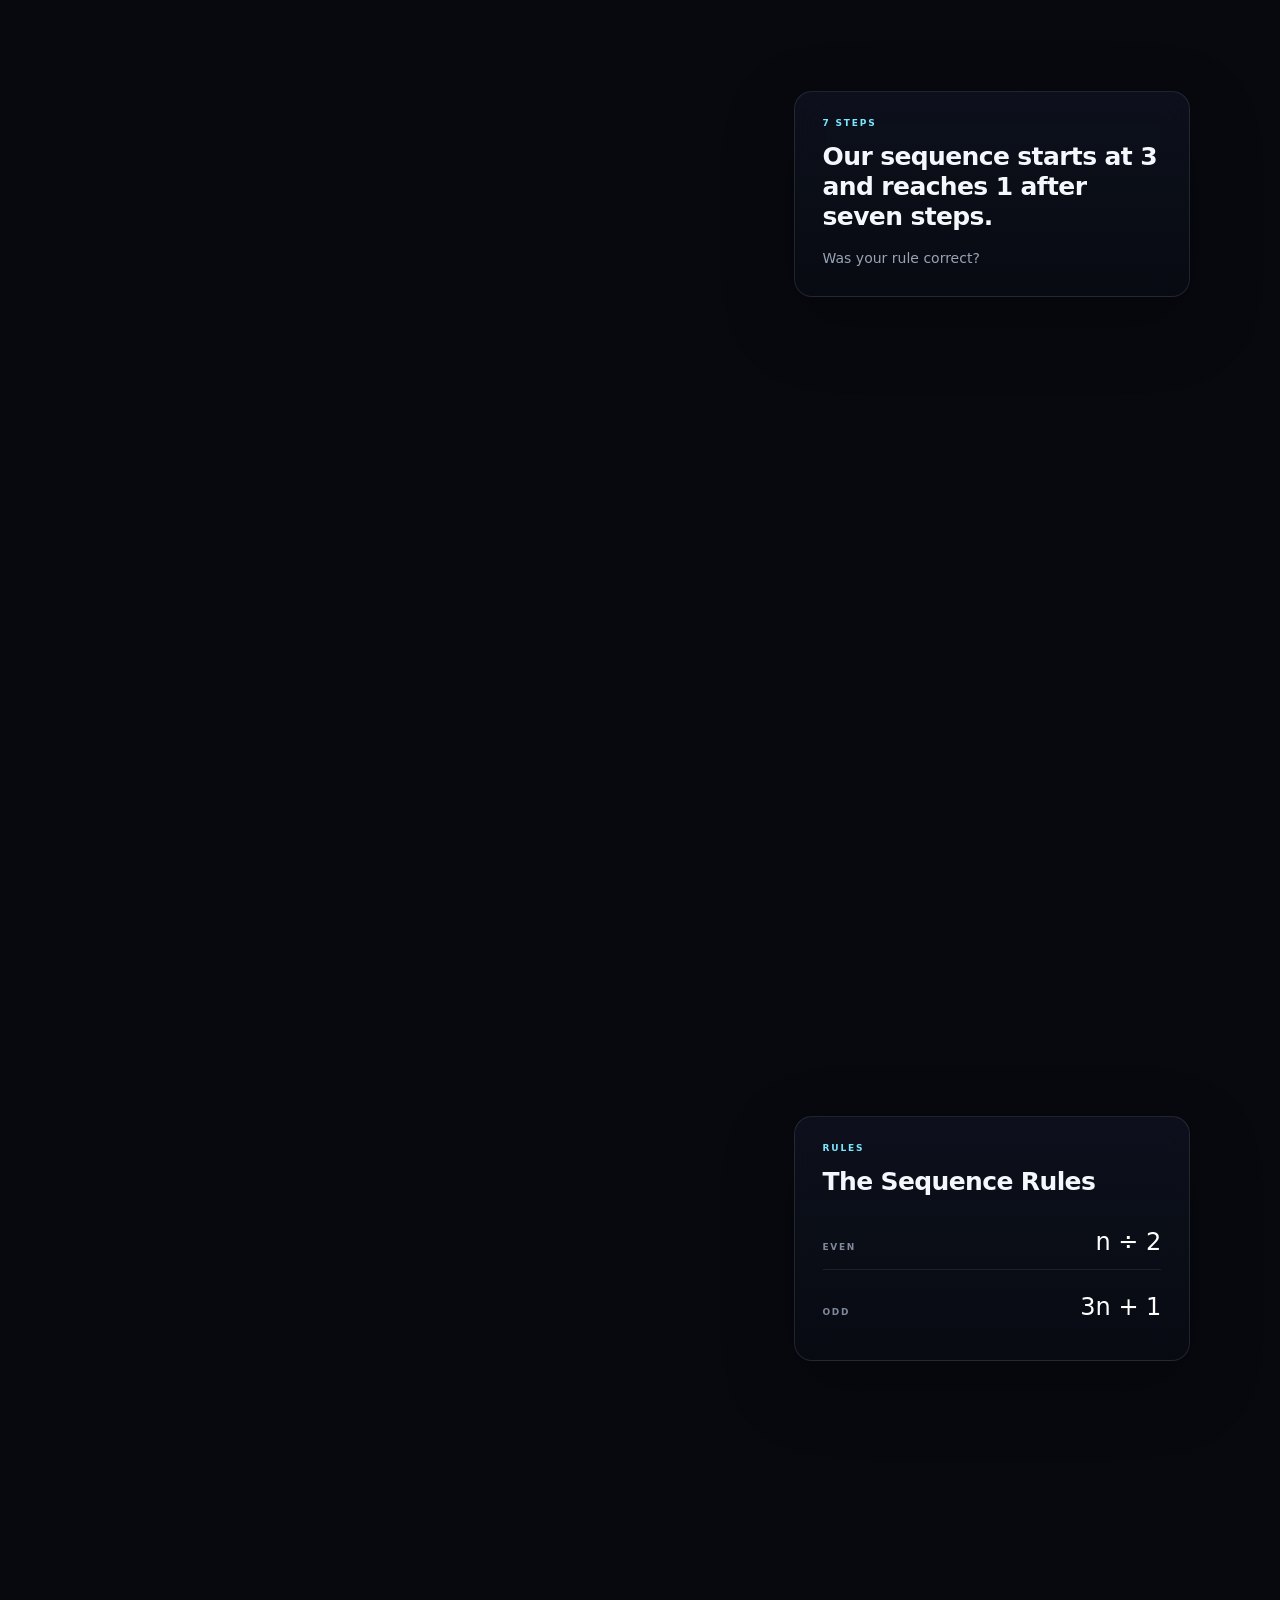
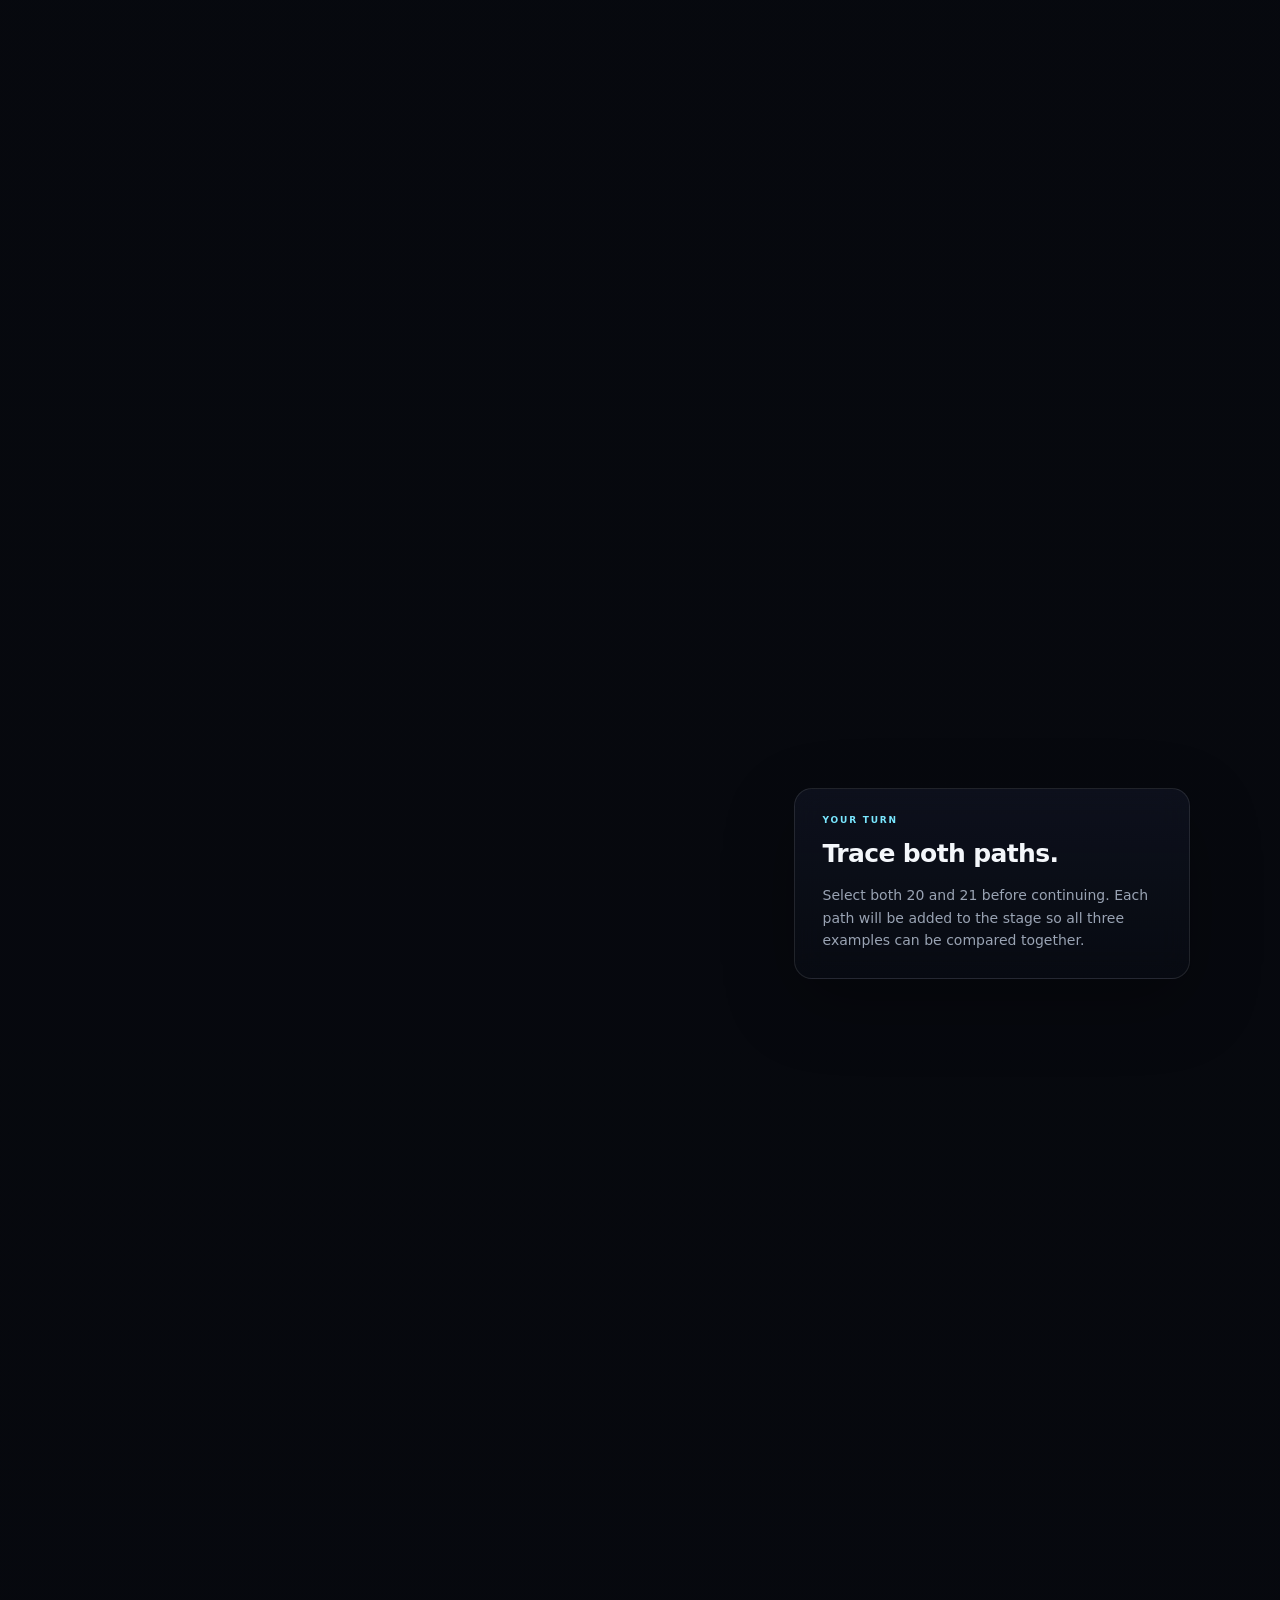
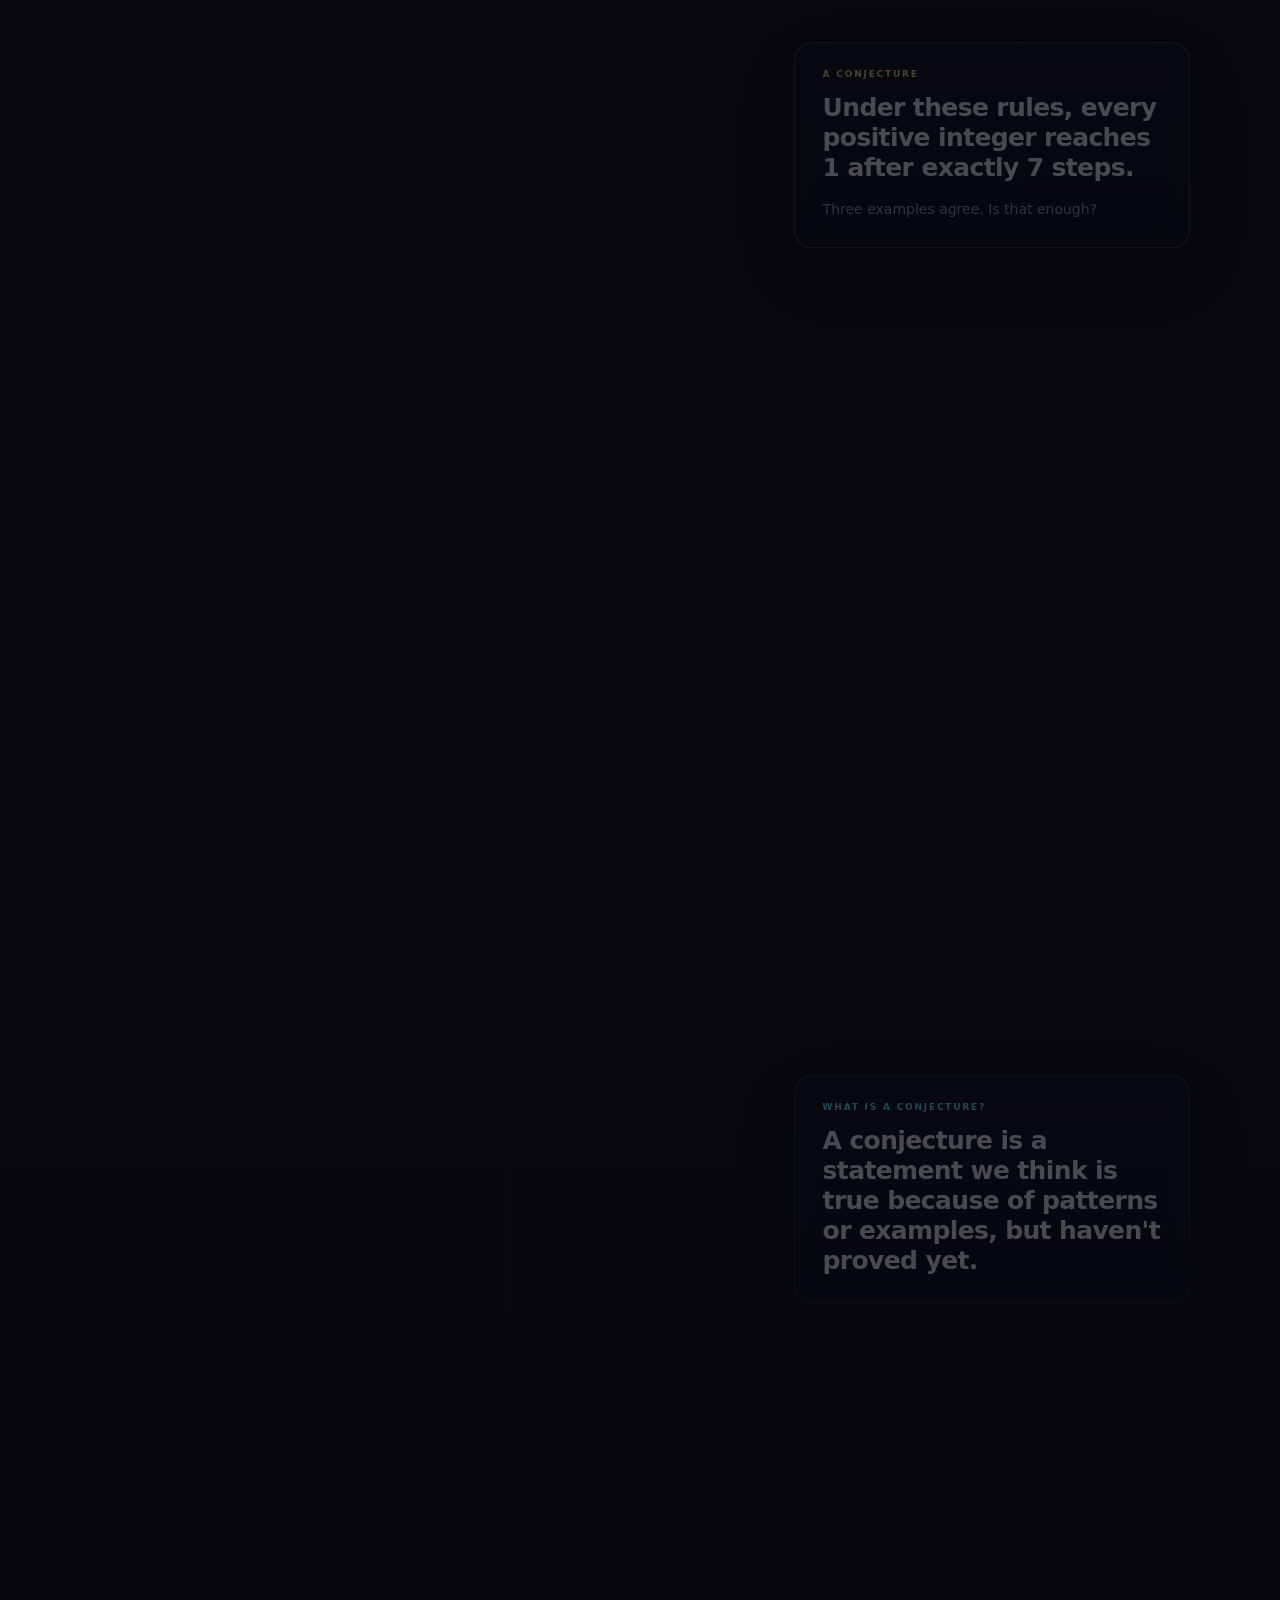
==== commit 9b71bc39: "Synchronize Experiment presets and keep Story tree below its heading" ====
--- a/index.html
+++ b/index.html
@@ -351,7 +351,7 @@
   <script src="merge-arrow-polish.js?v=20261012-1649"></script>
   <script src="story-meta-sync.js?v=20261025-final-clean-1"></script>
   <script src="choice-fix.js?v=20261013-1324"></script>
-  <script src="collatz-tree-story.js?v=20261021-finale-4"></script>
+  <script src="collatz-tree-story.js?v=20261026-heading-clearance-1"></script>
   <script src="story-patterns.js?v=20261025-morph-3"></script>
 </body>
-</html>+</html>
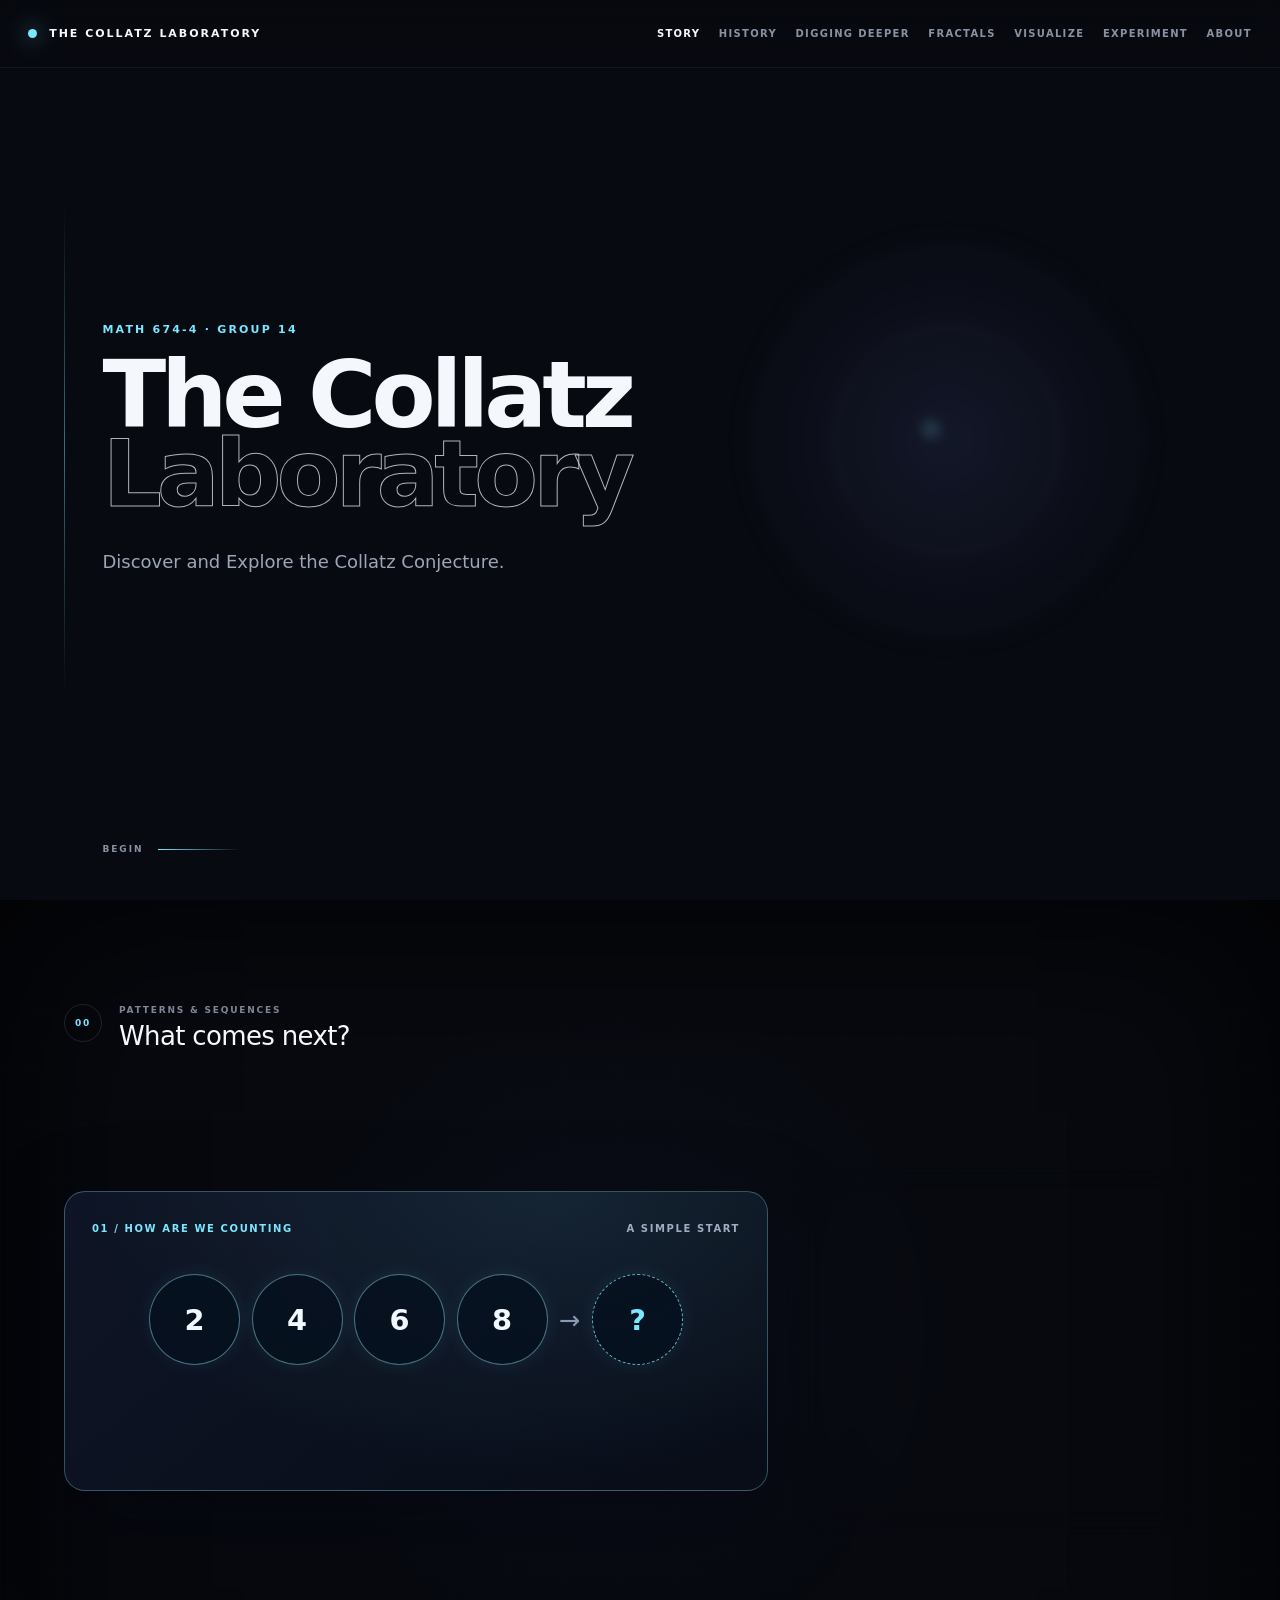
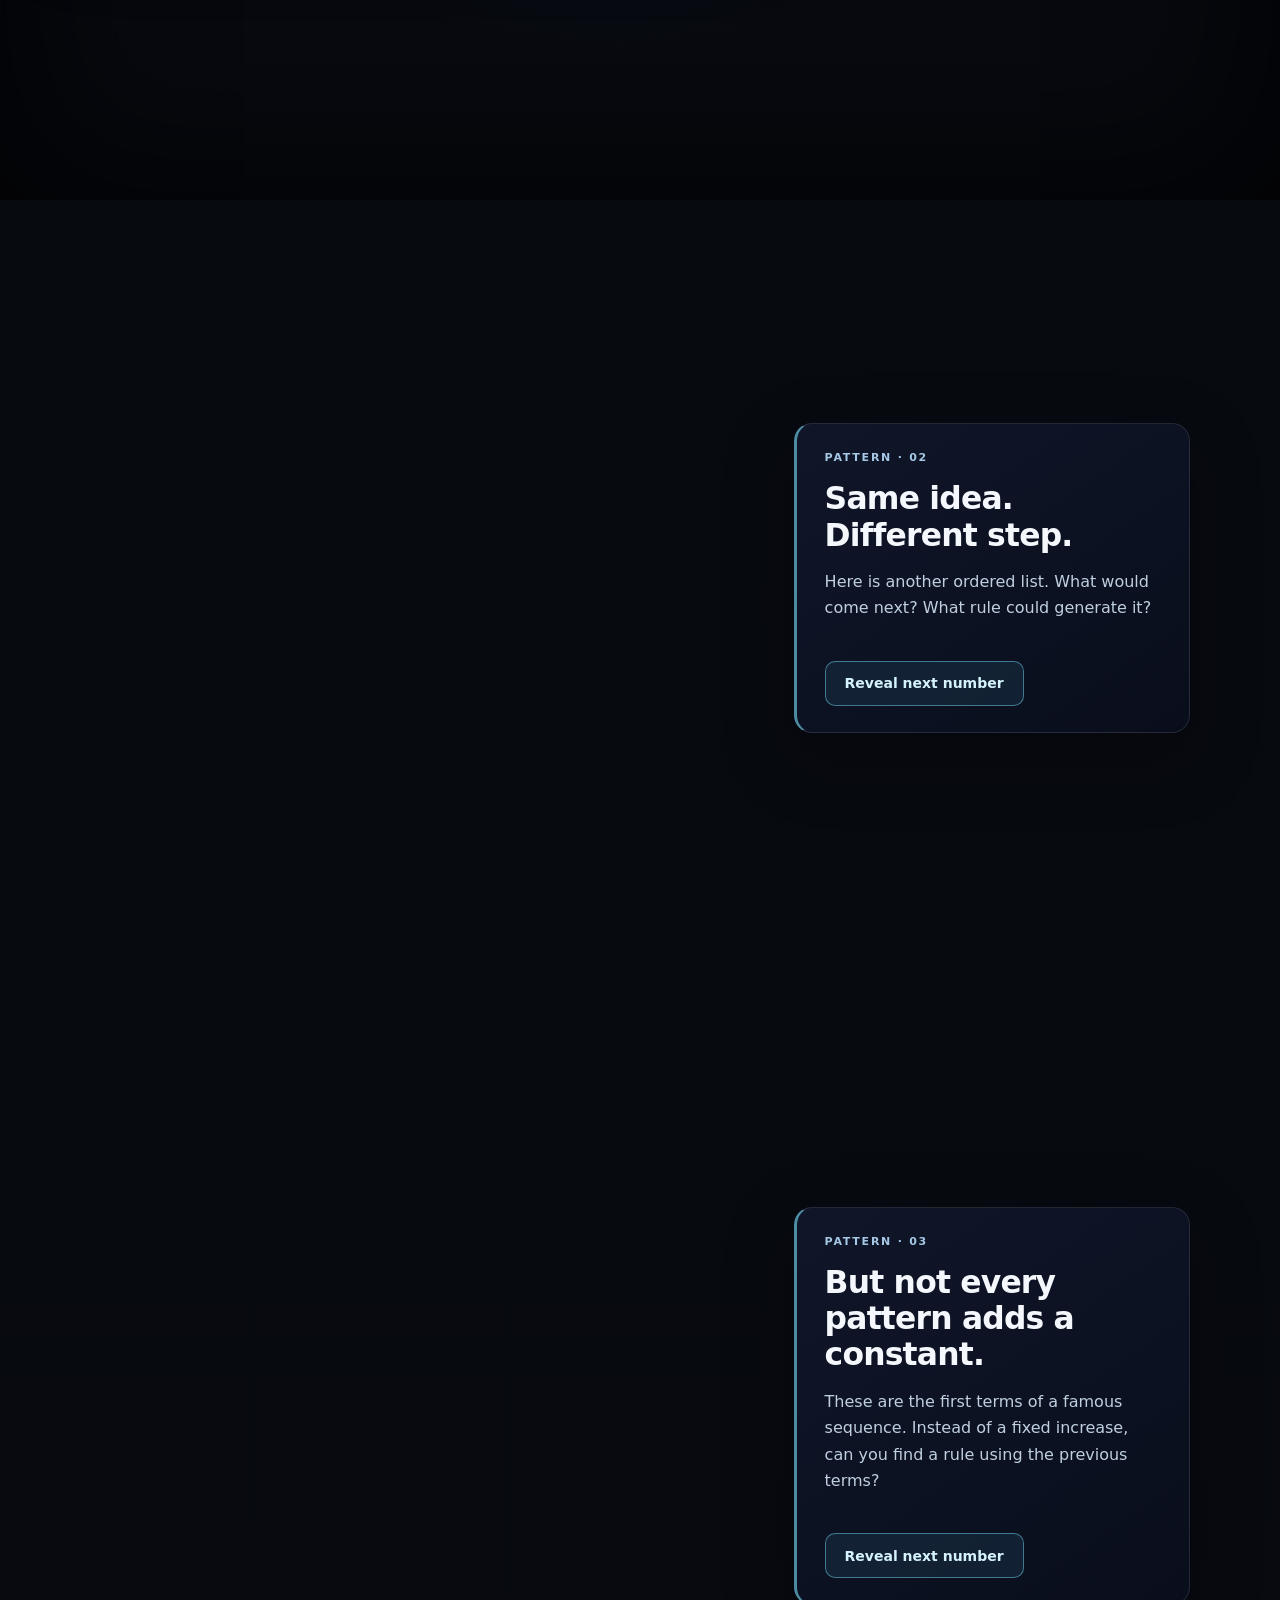
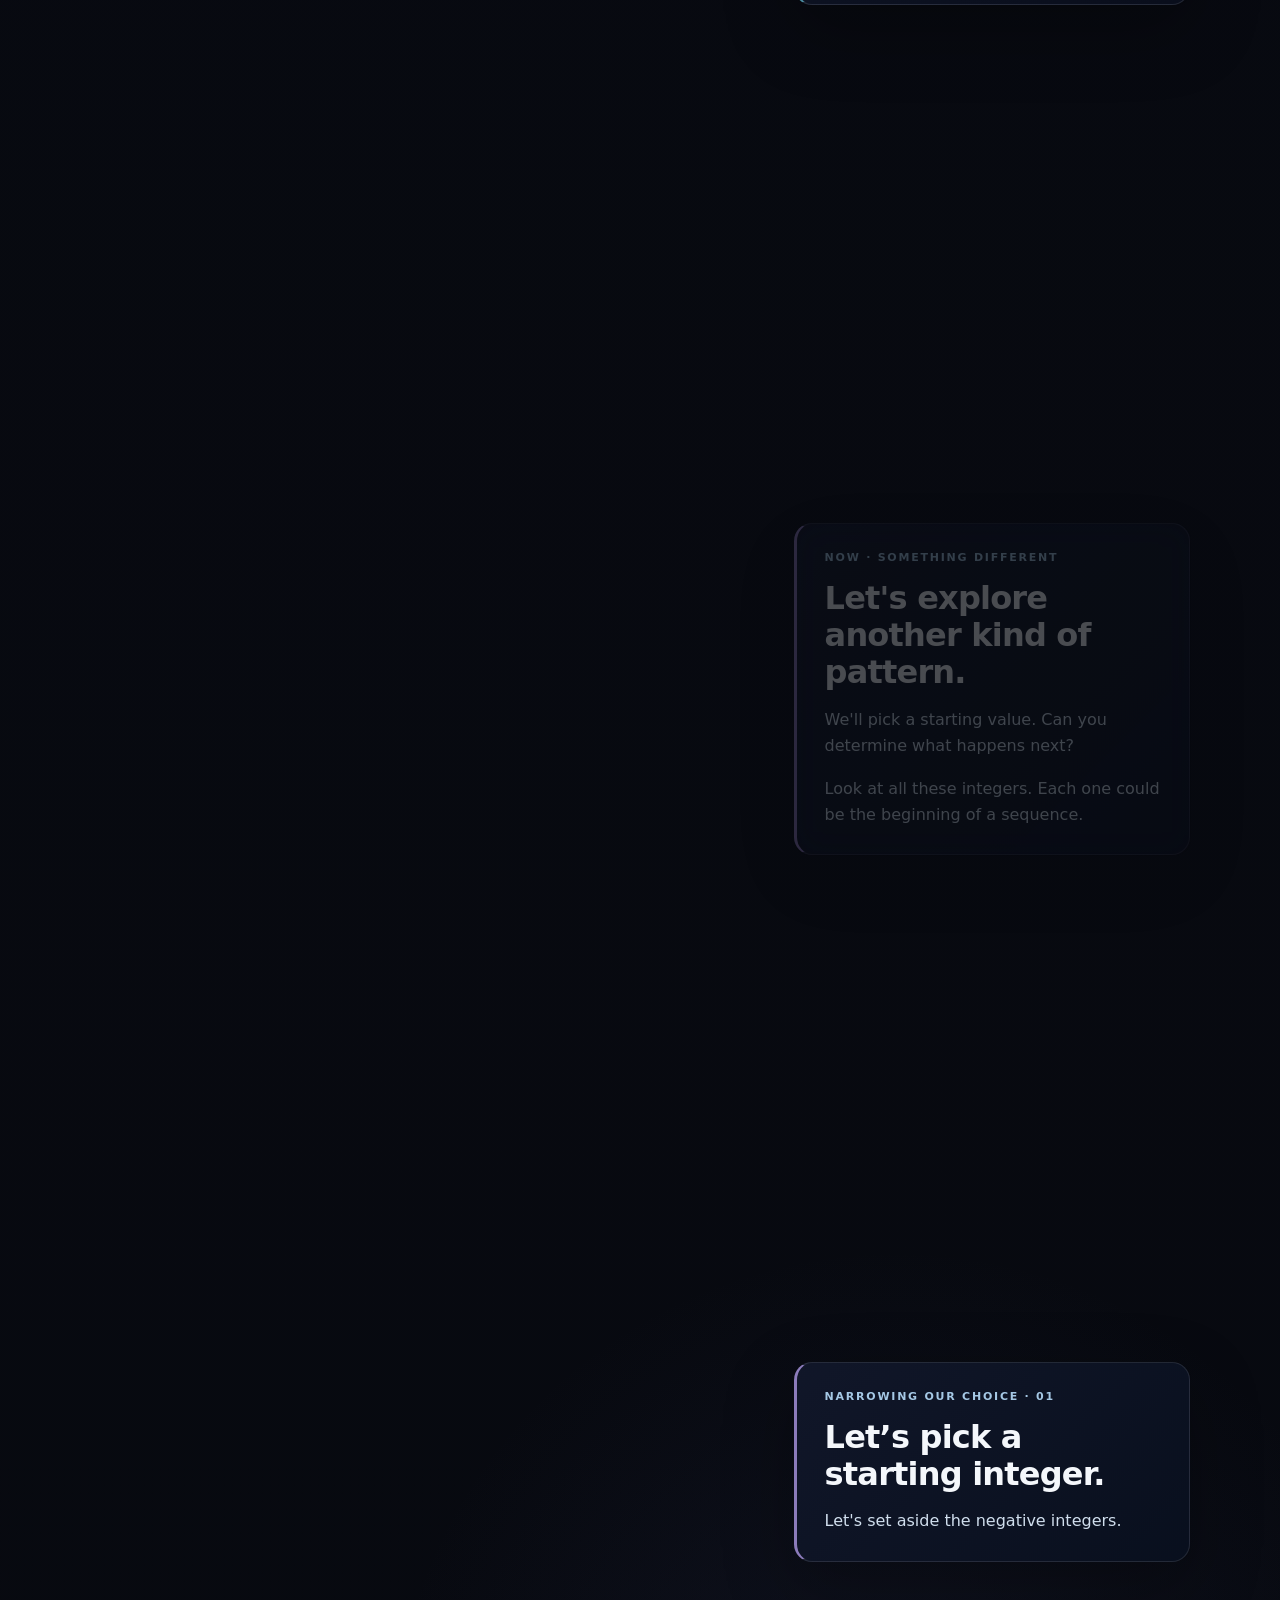
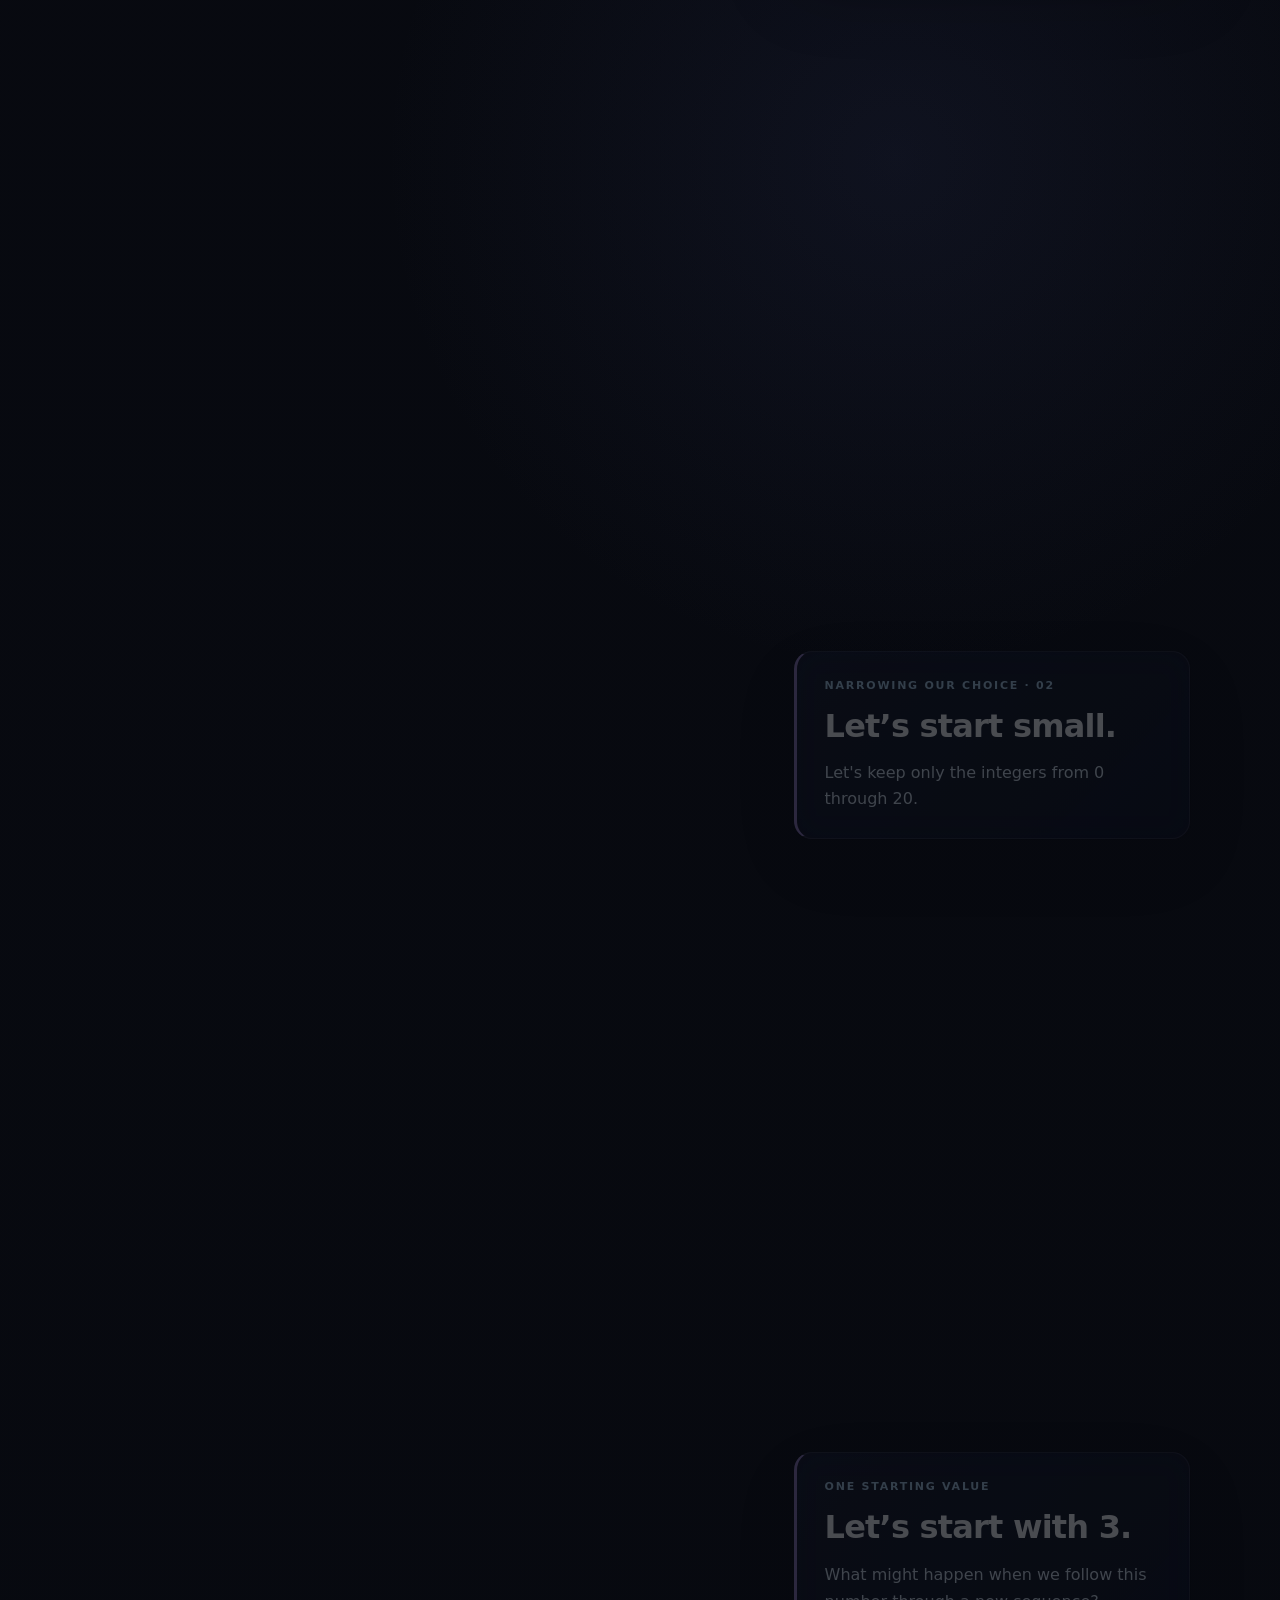
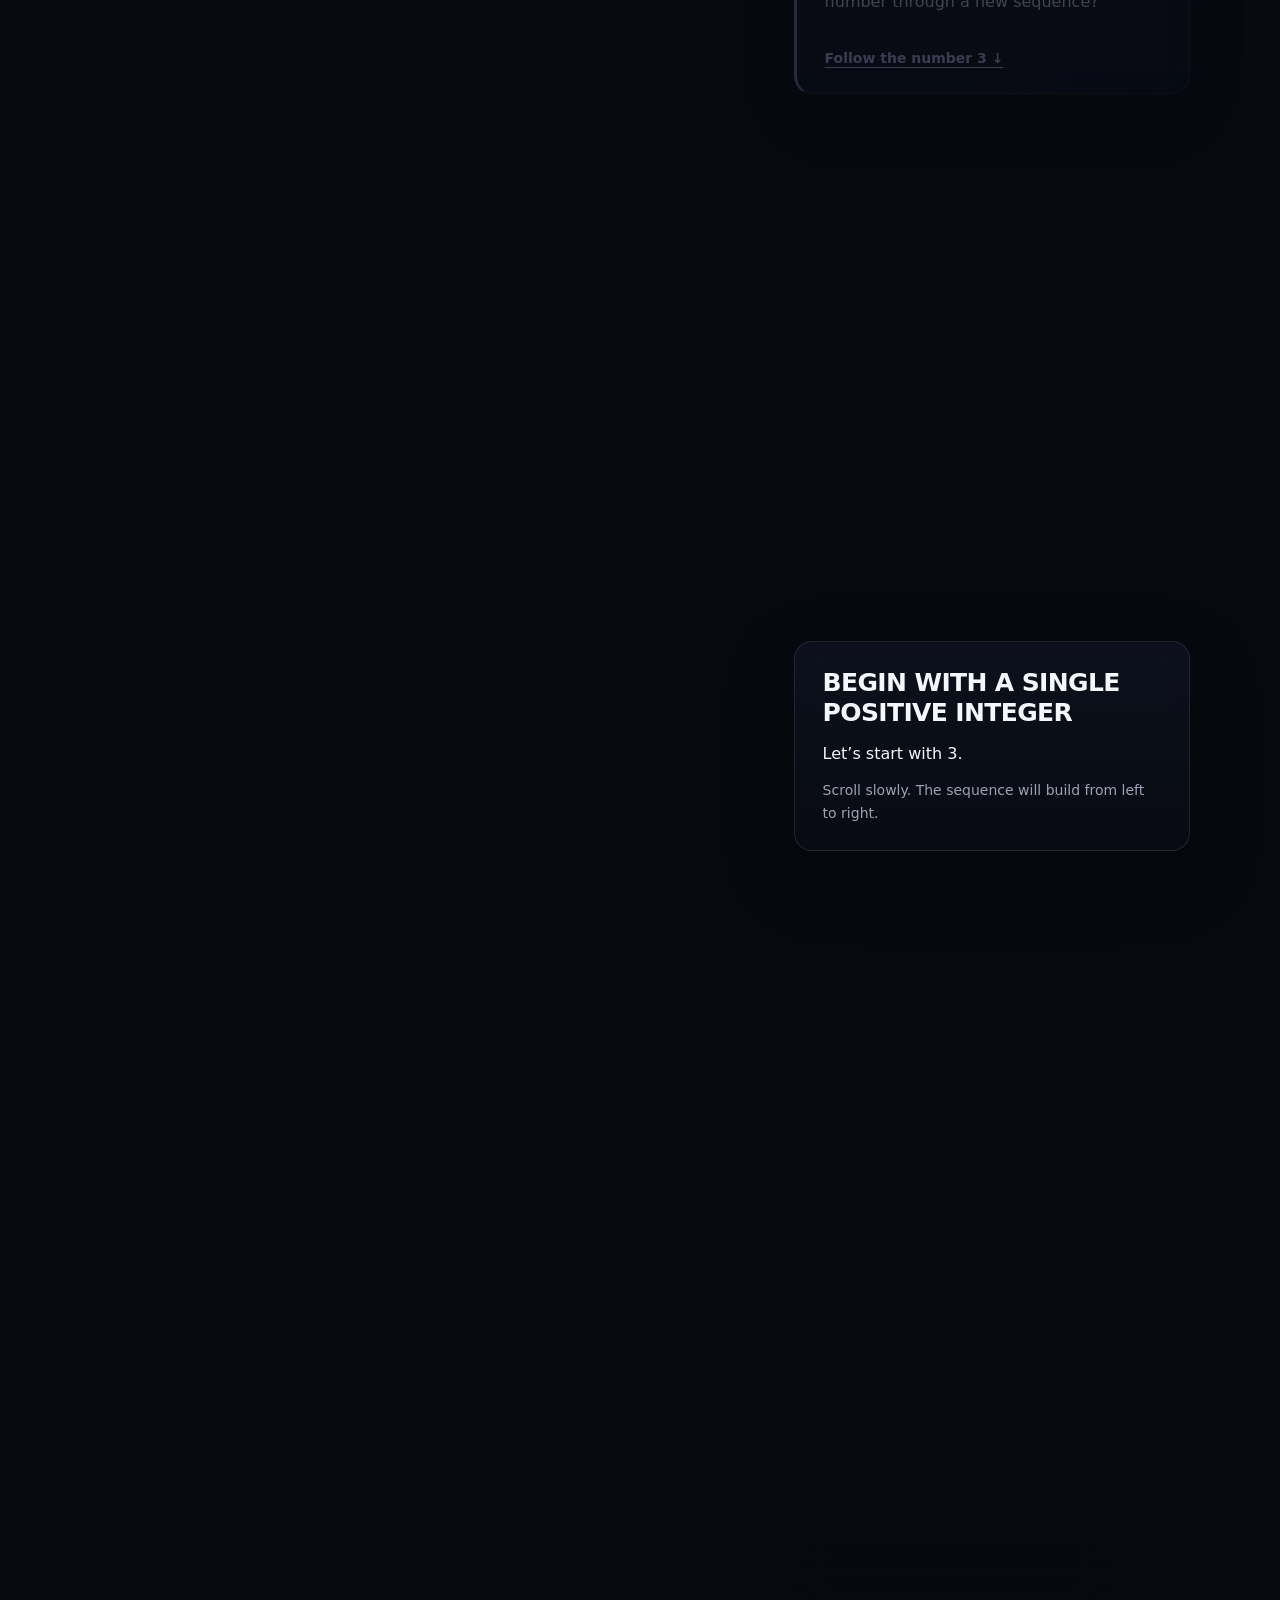
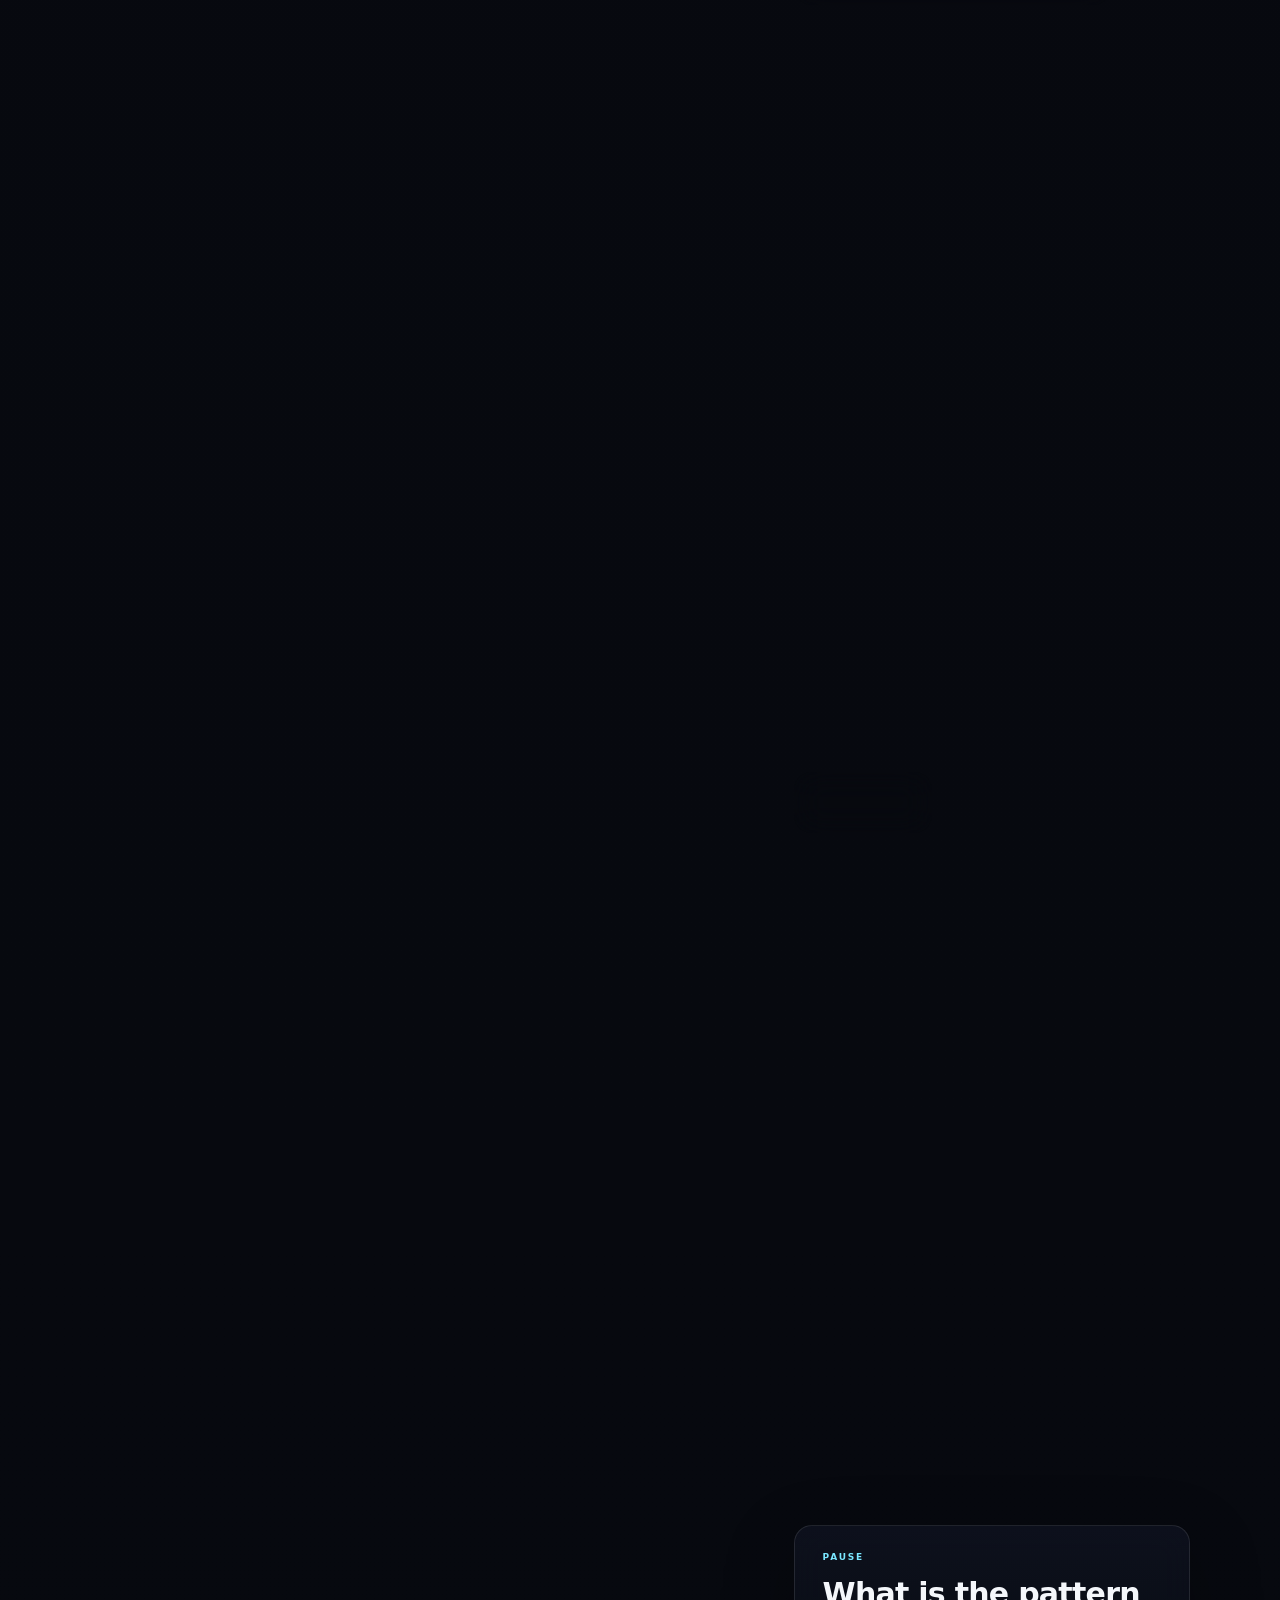
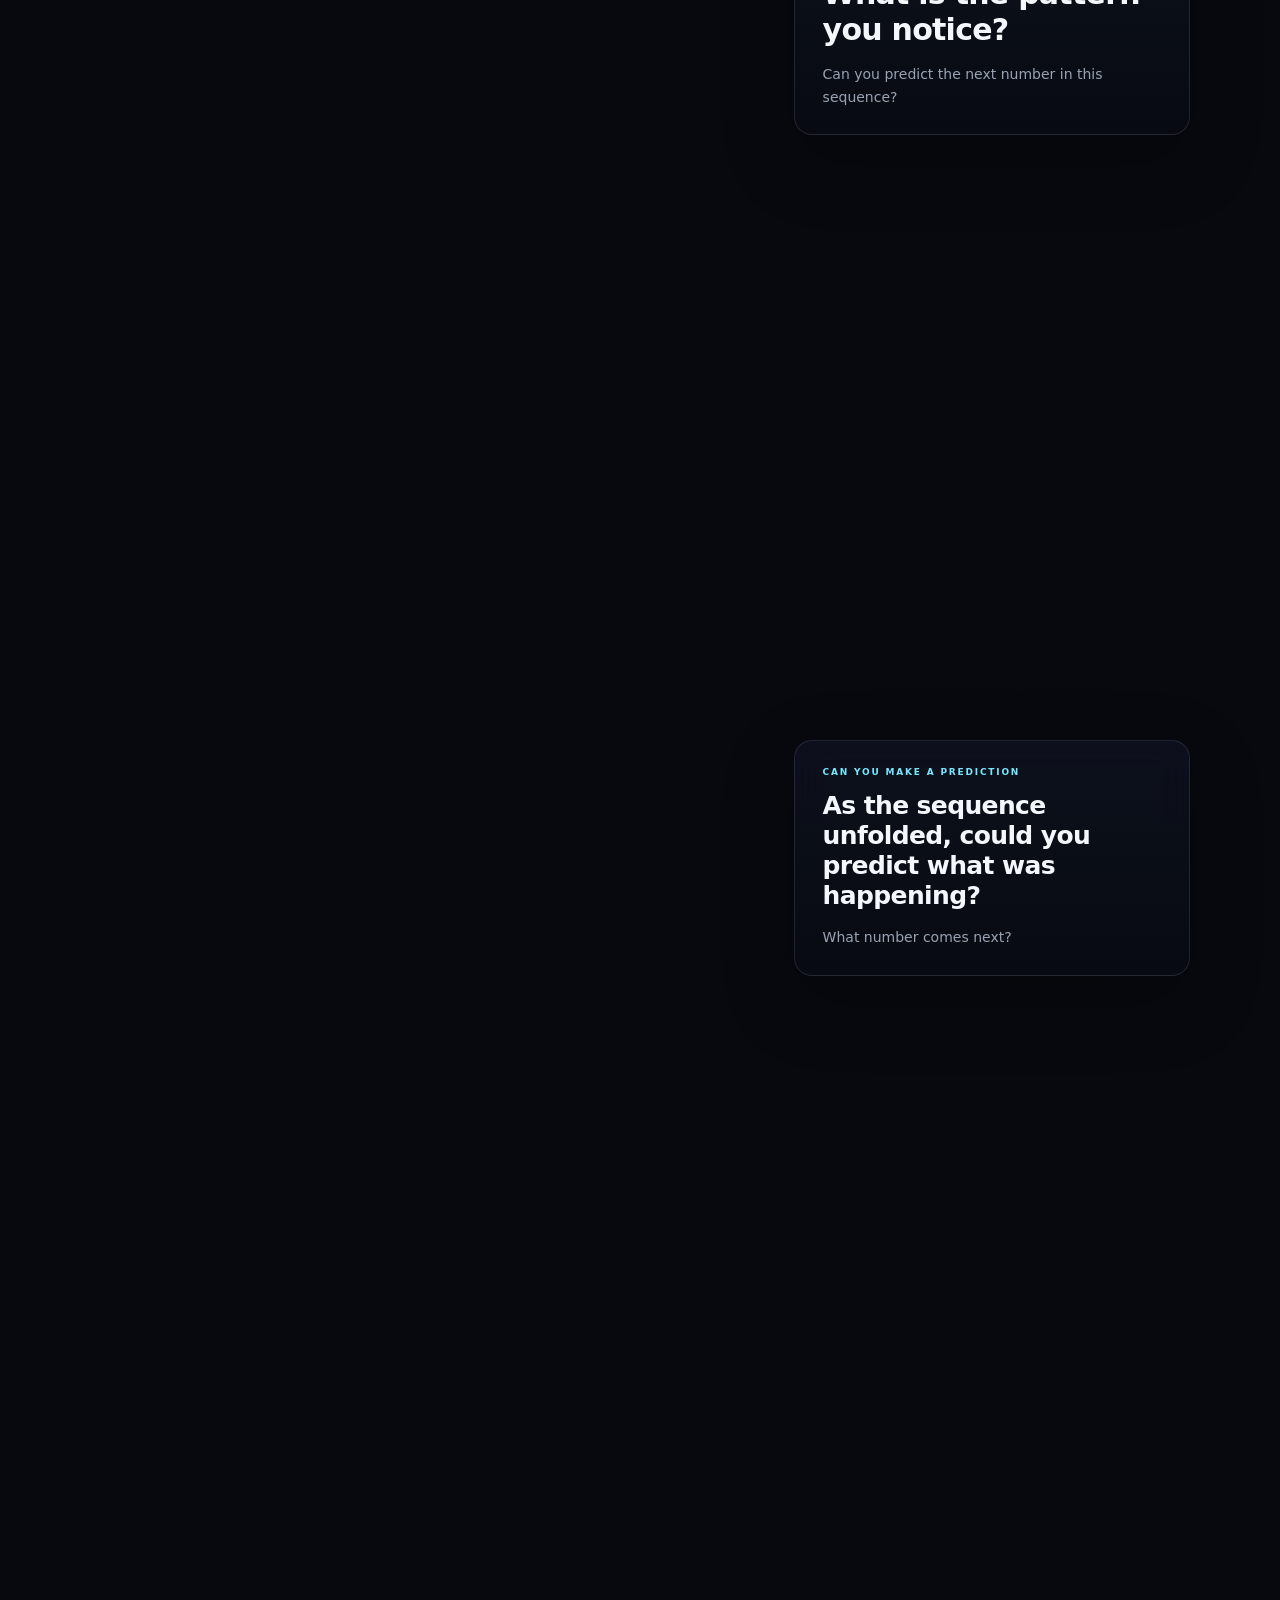
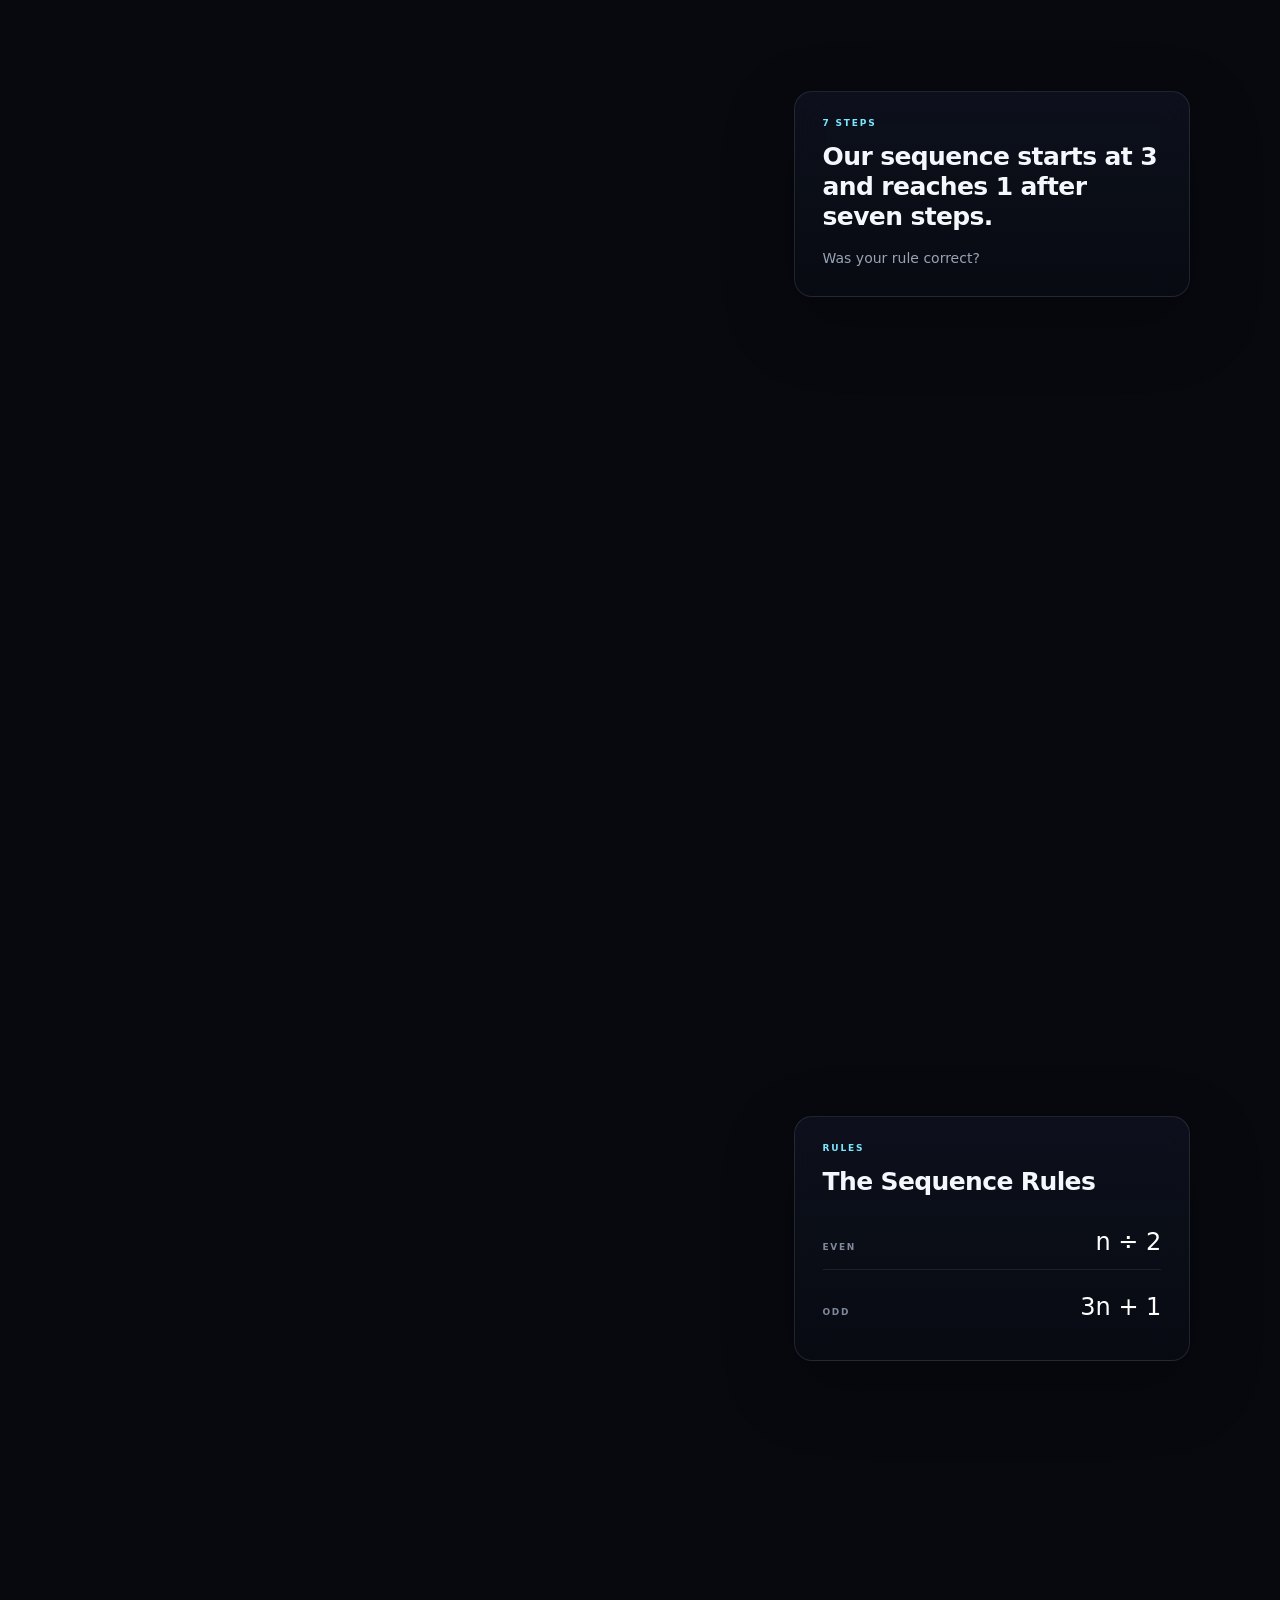
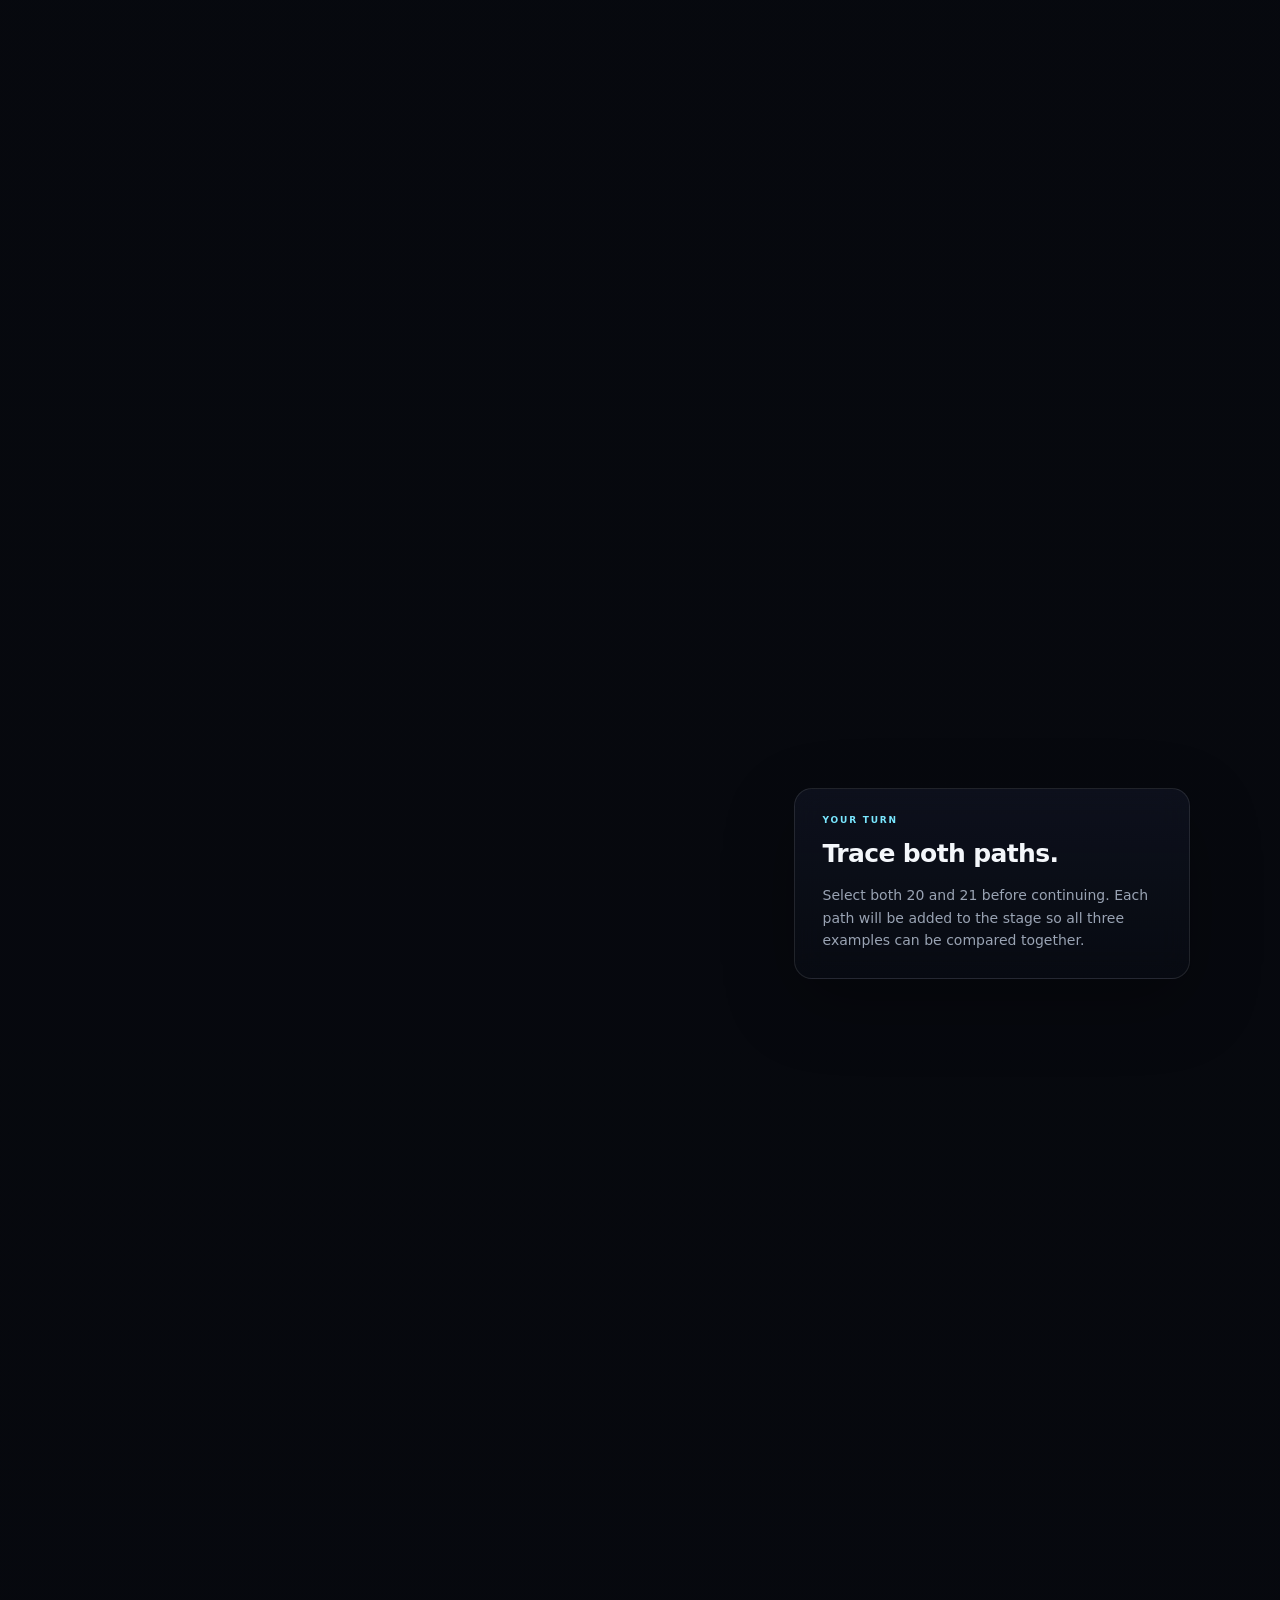
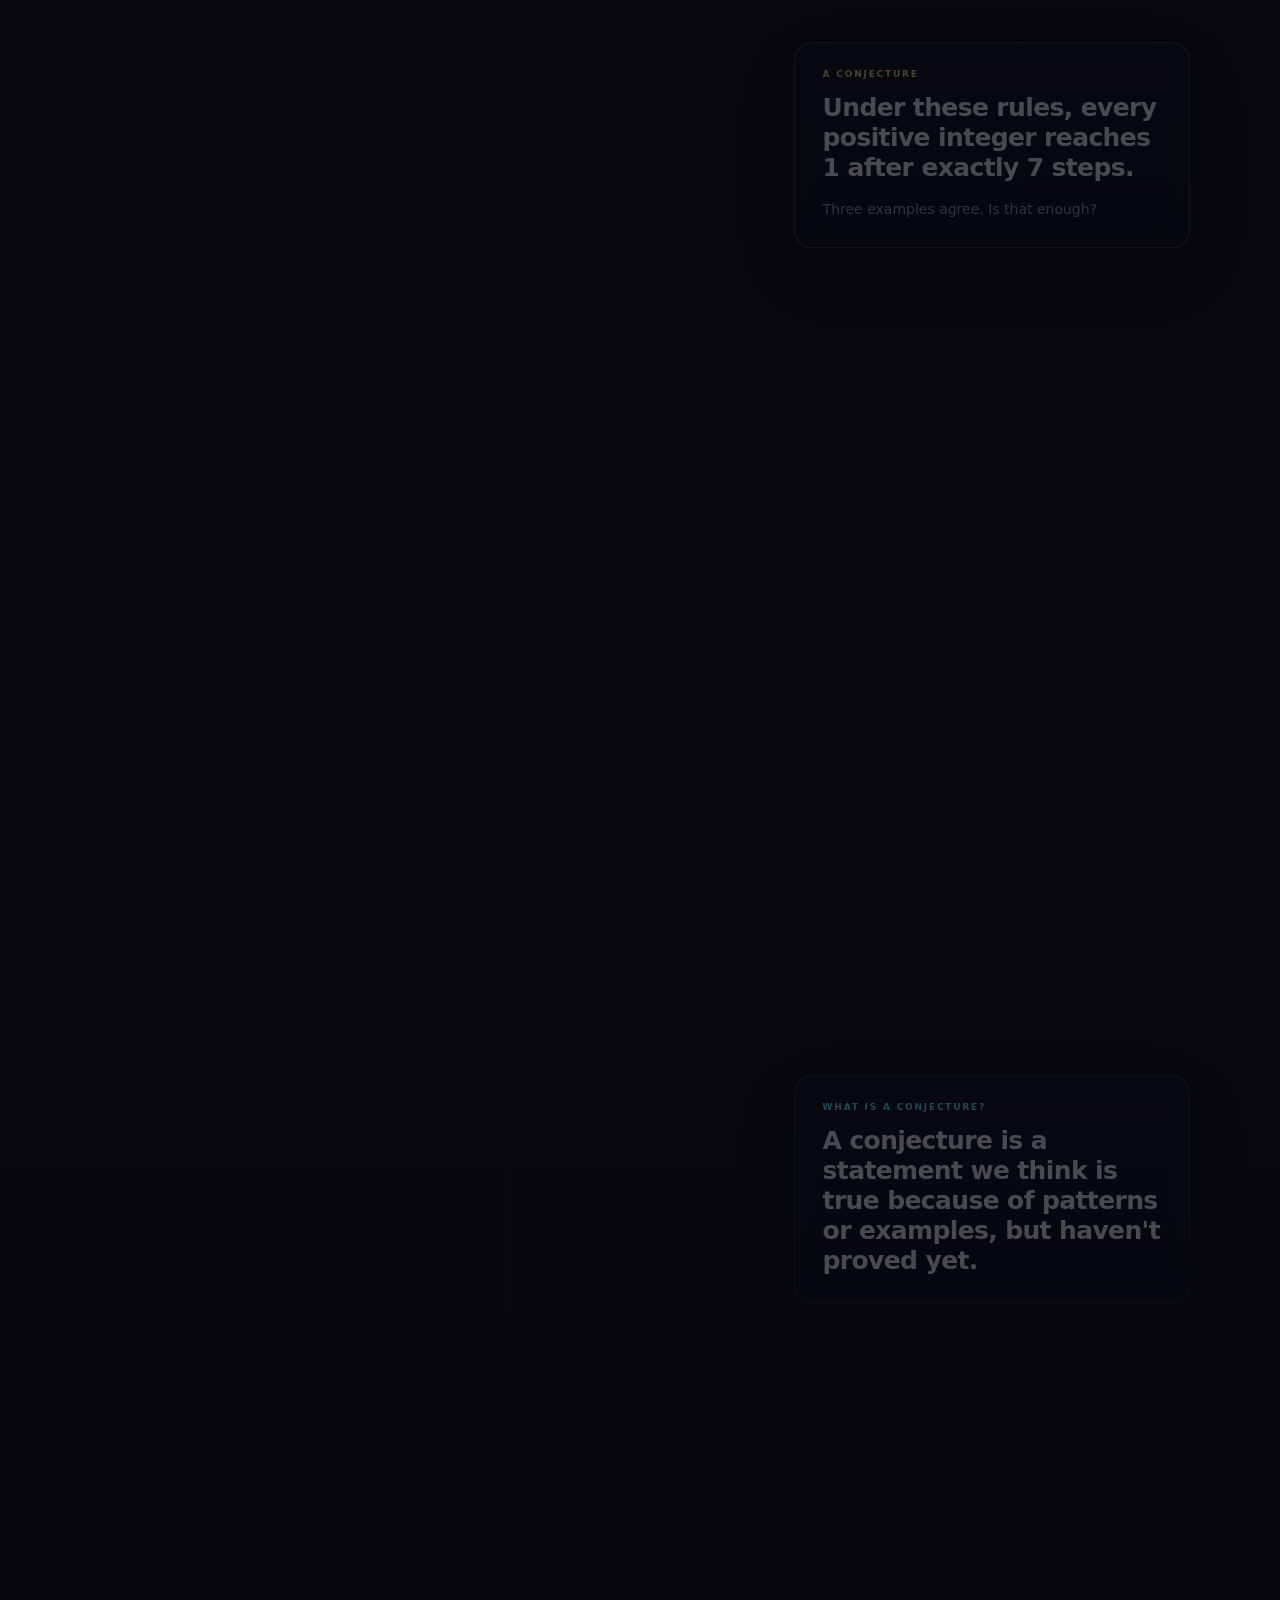
==== commit 446180c8: "Preserve Story tree scale while clearing the heading" ====
--- a/index.html
+++ b/index.html
@@ -351,7 +351,7 @@
   <script src="merge-arrow-polish.js?v=20261012-1649"></script>
   <script src="story-meta-sync.js?v=20261025-final-clean-1"></script>
   <script src="choice-fix.js?v=20261013-1324"></script>
-  <script src="collatz-tree-story.js?v=20261026-heading-clearance-1"></script>
+  <script src="collatz-tree-story.js?v=20261026-heading-clearance-2"></script>
   <script src="story-patterns.js?v=20261025-morph-3"></script>
 </body>
 </html>
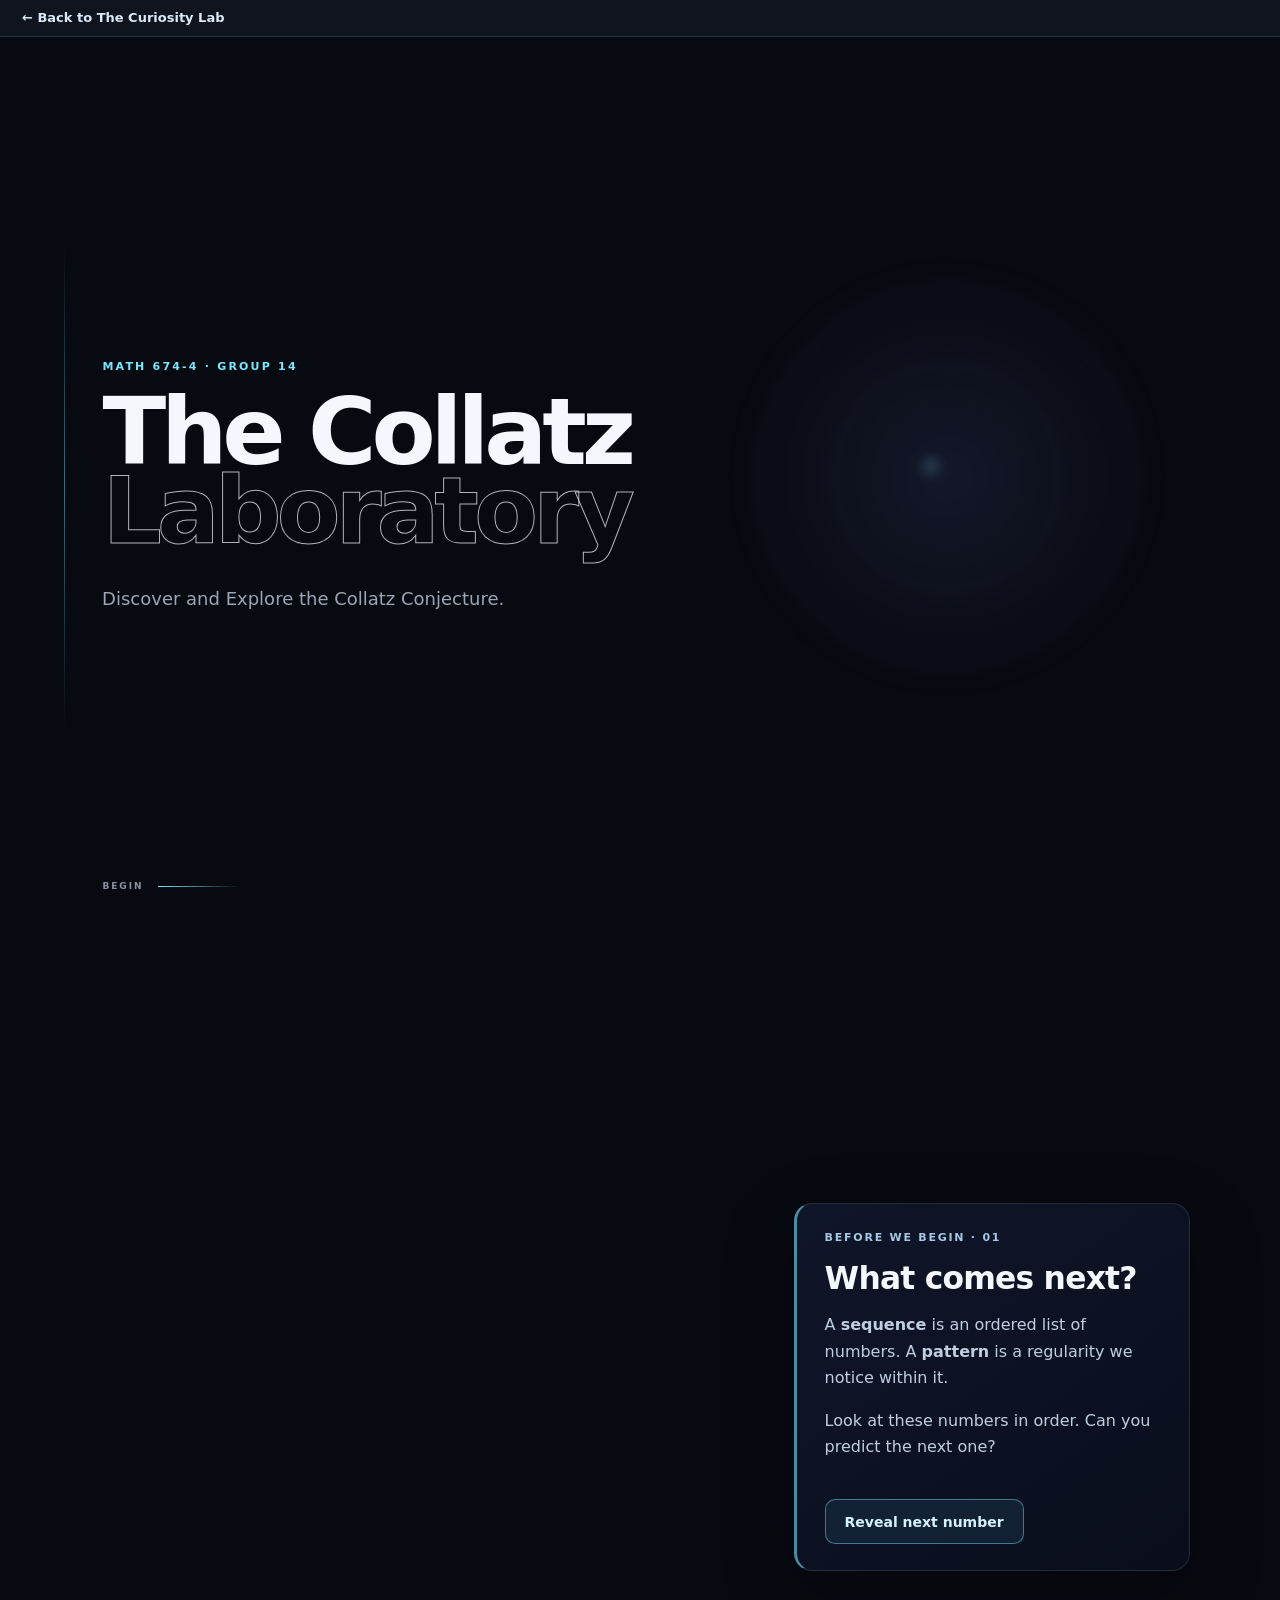
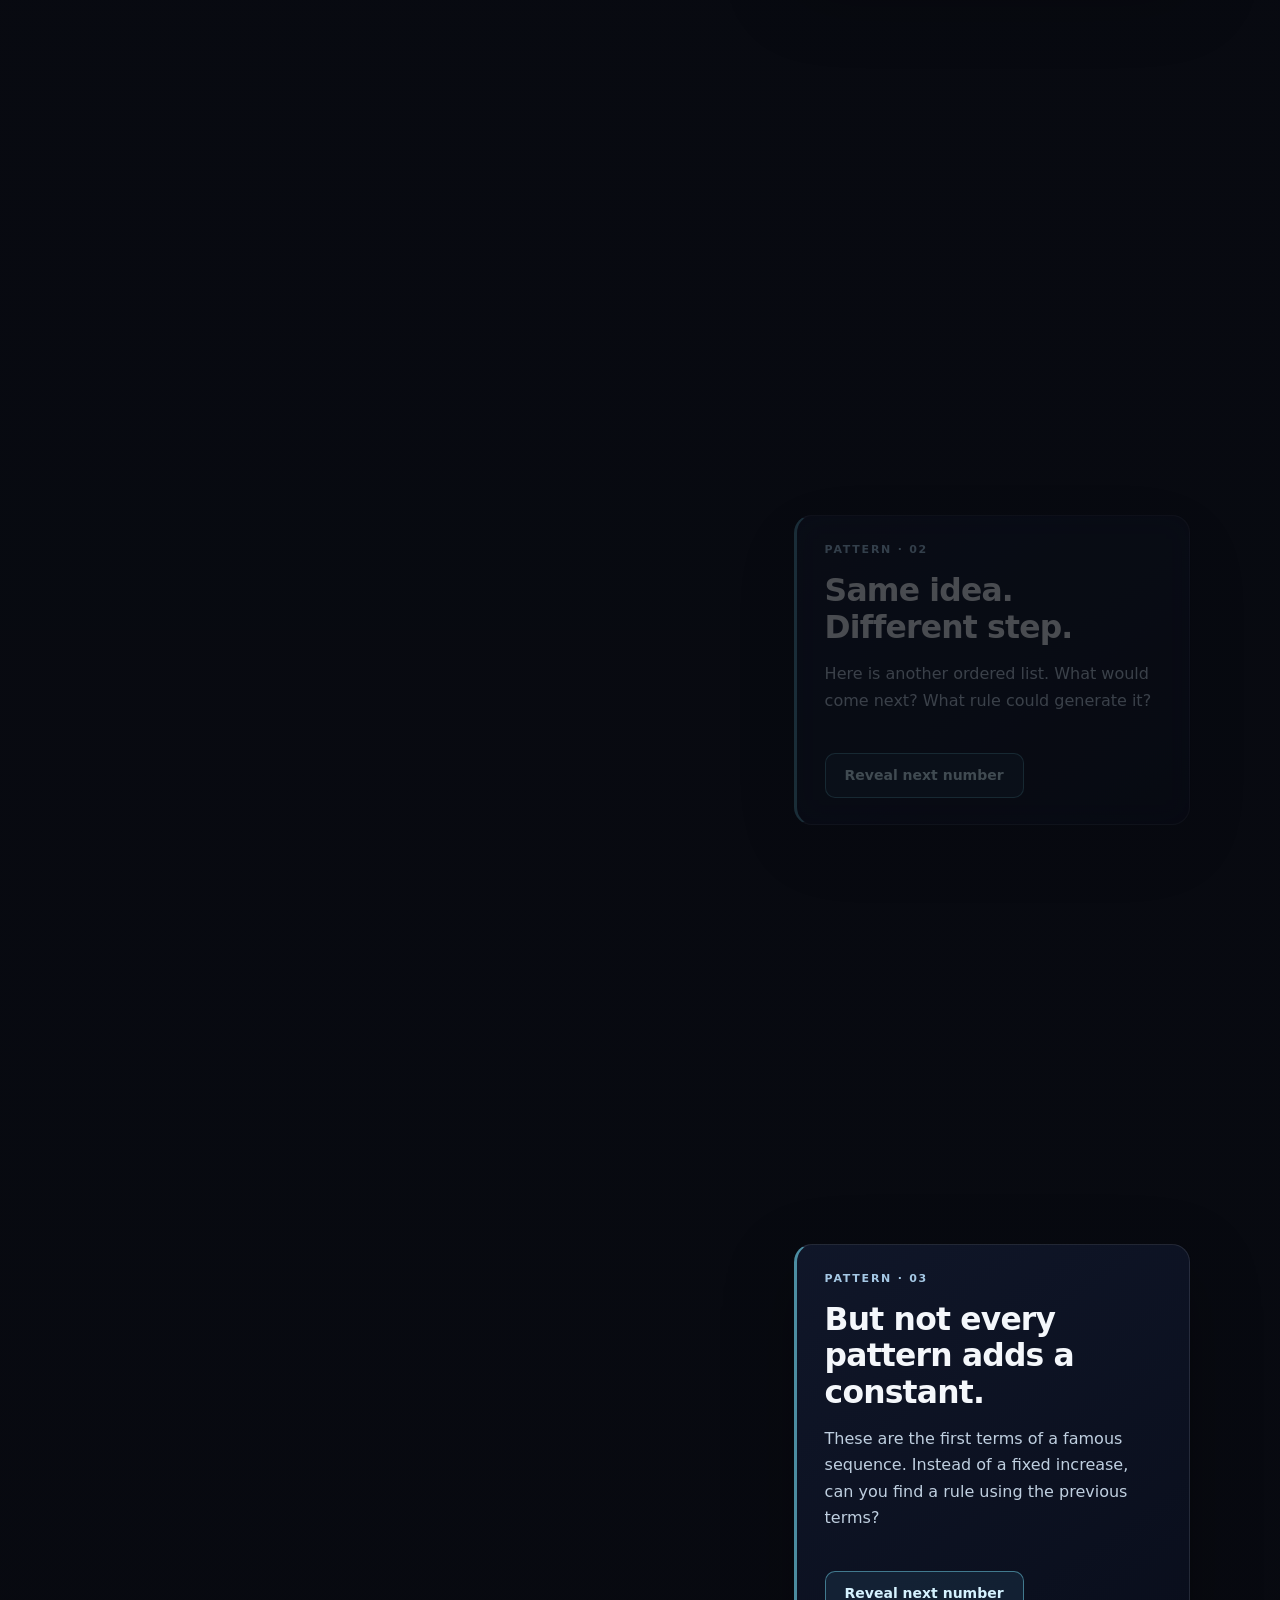
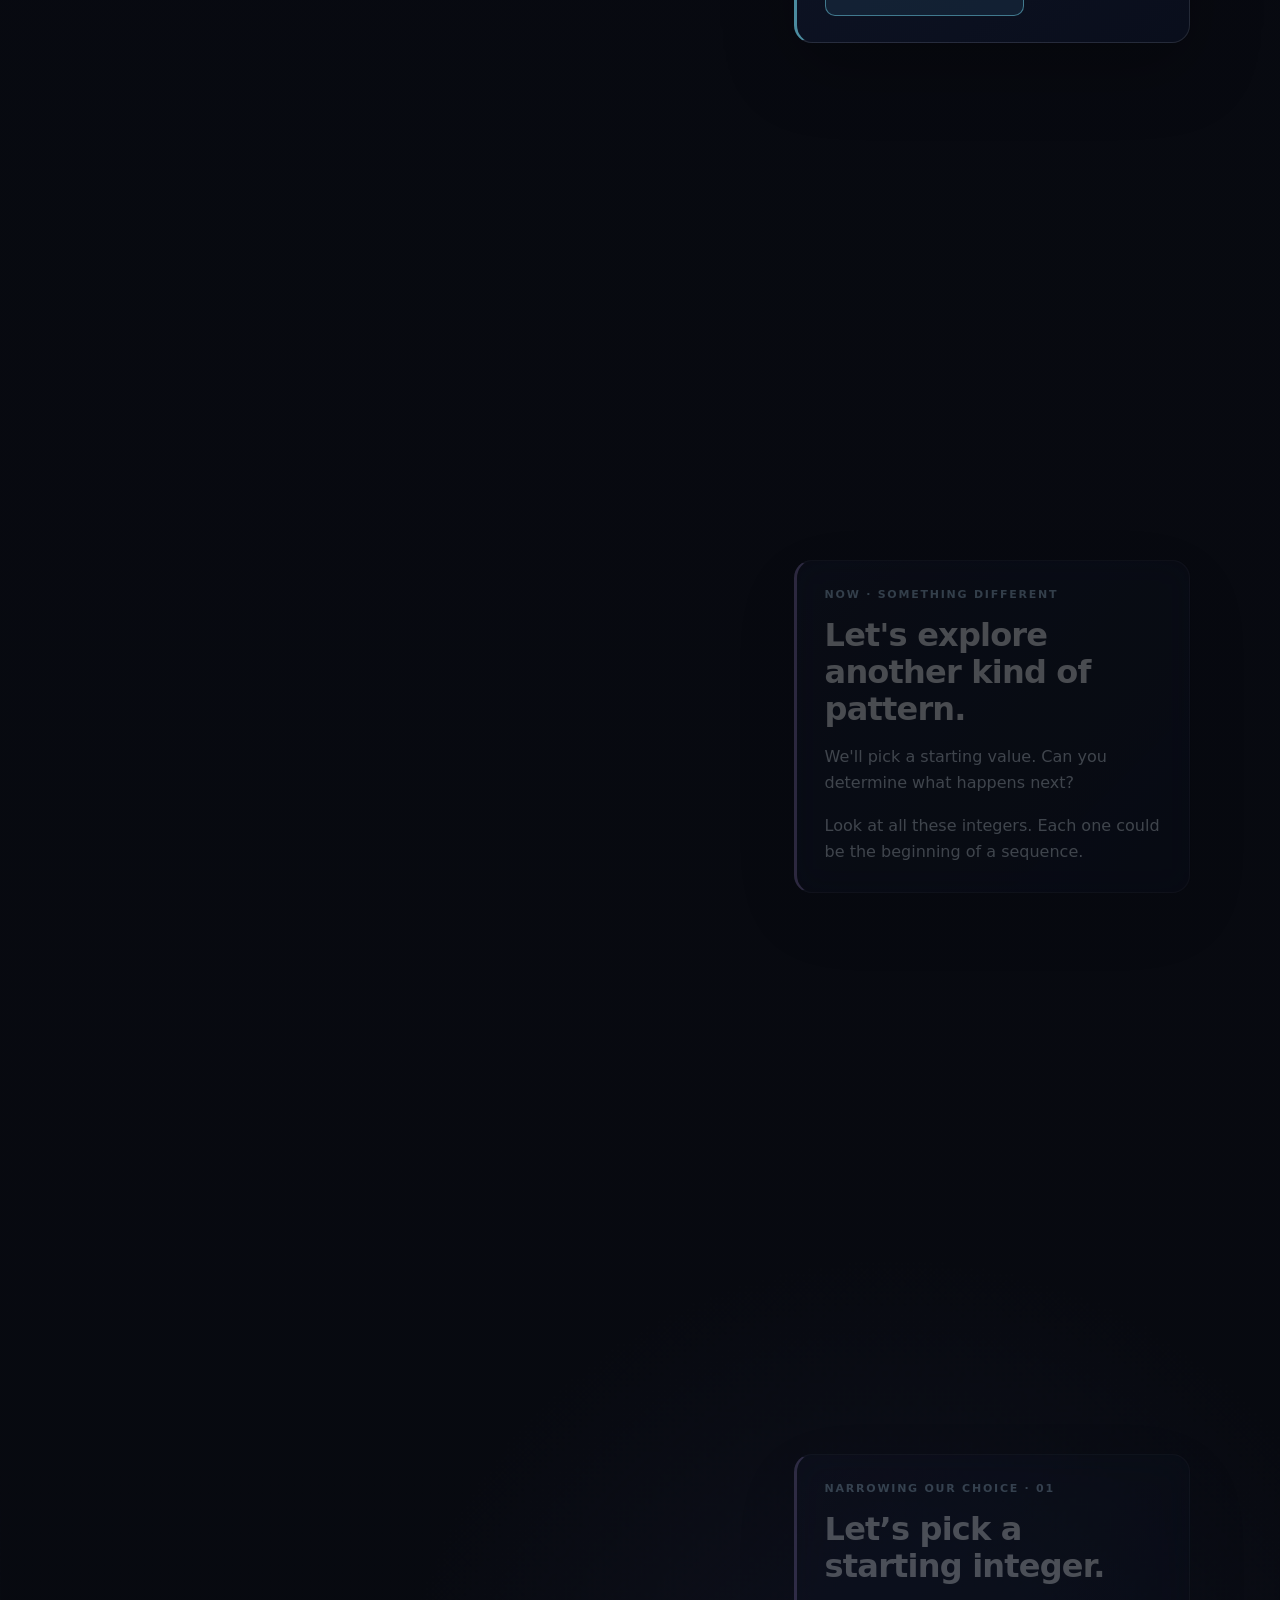
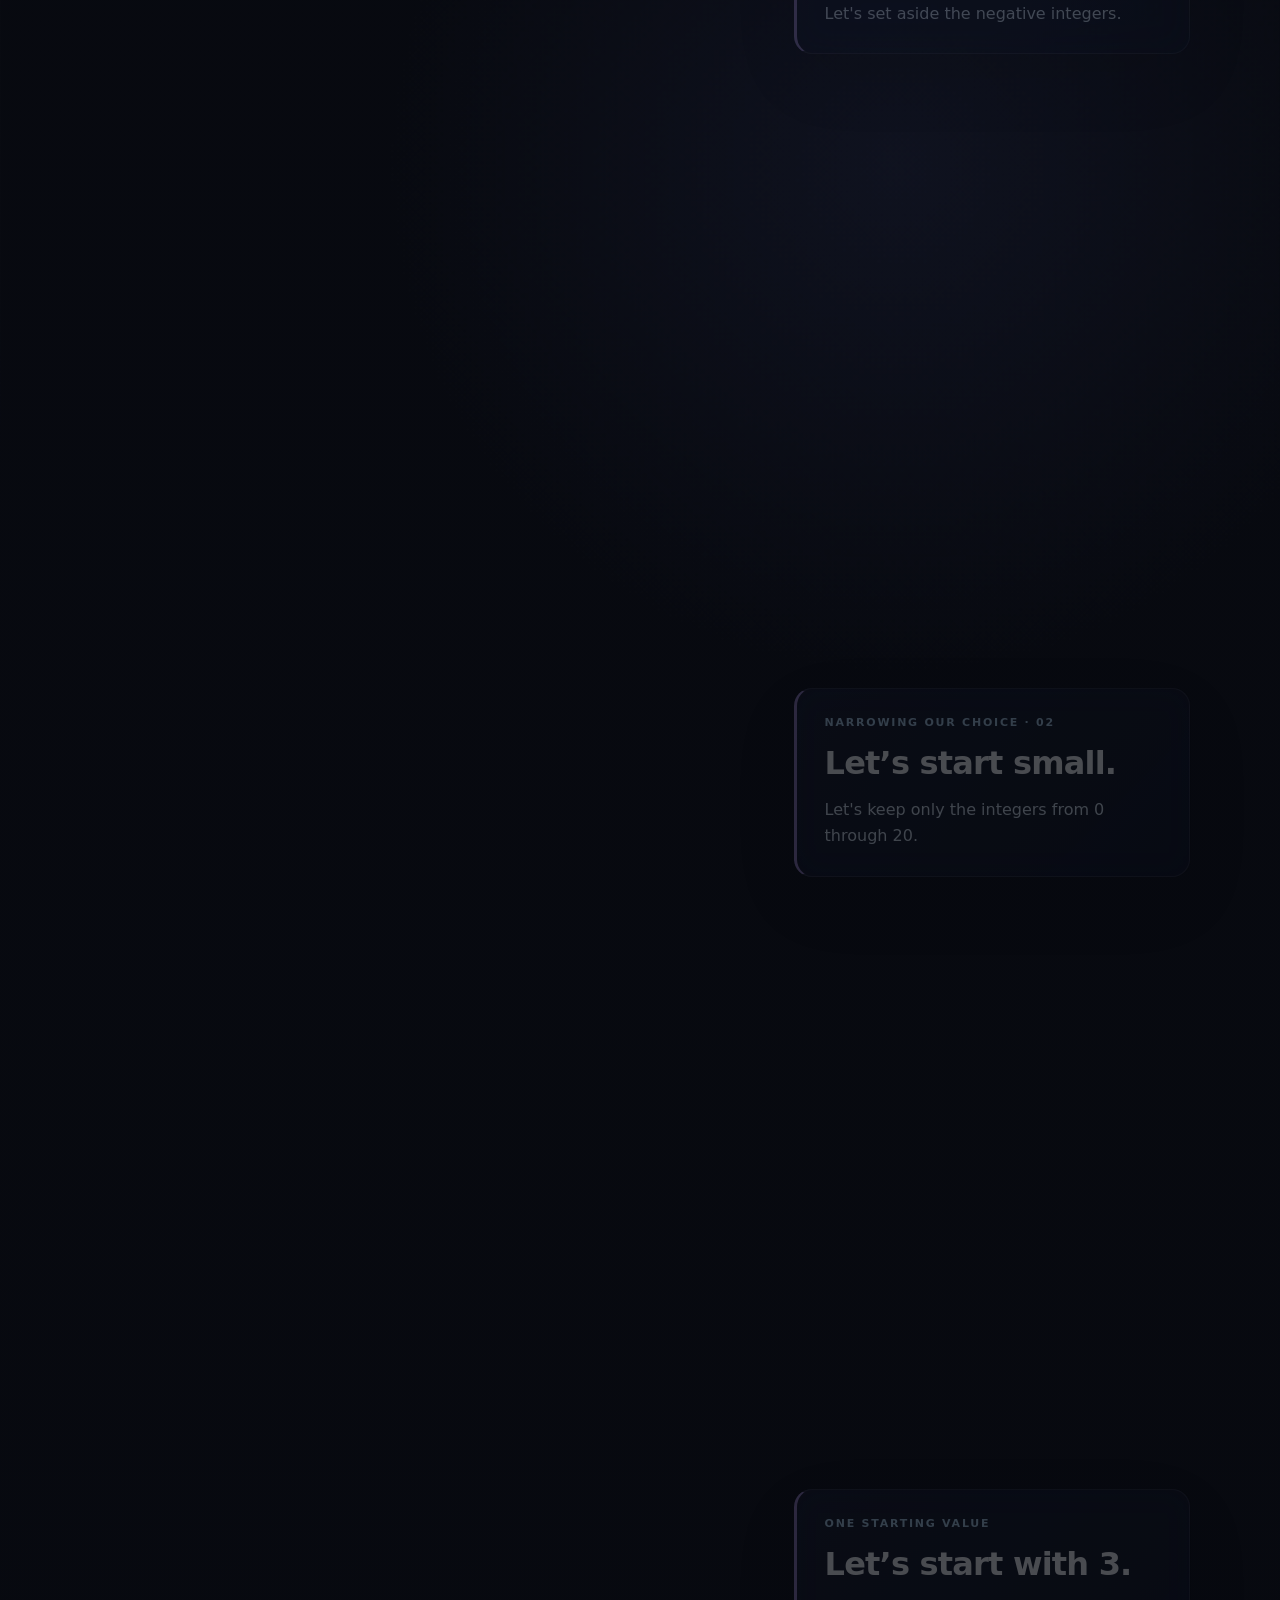
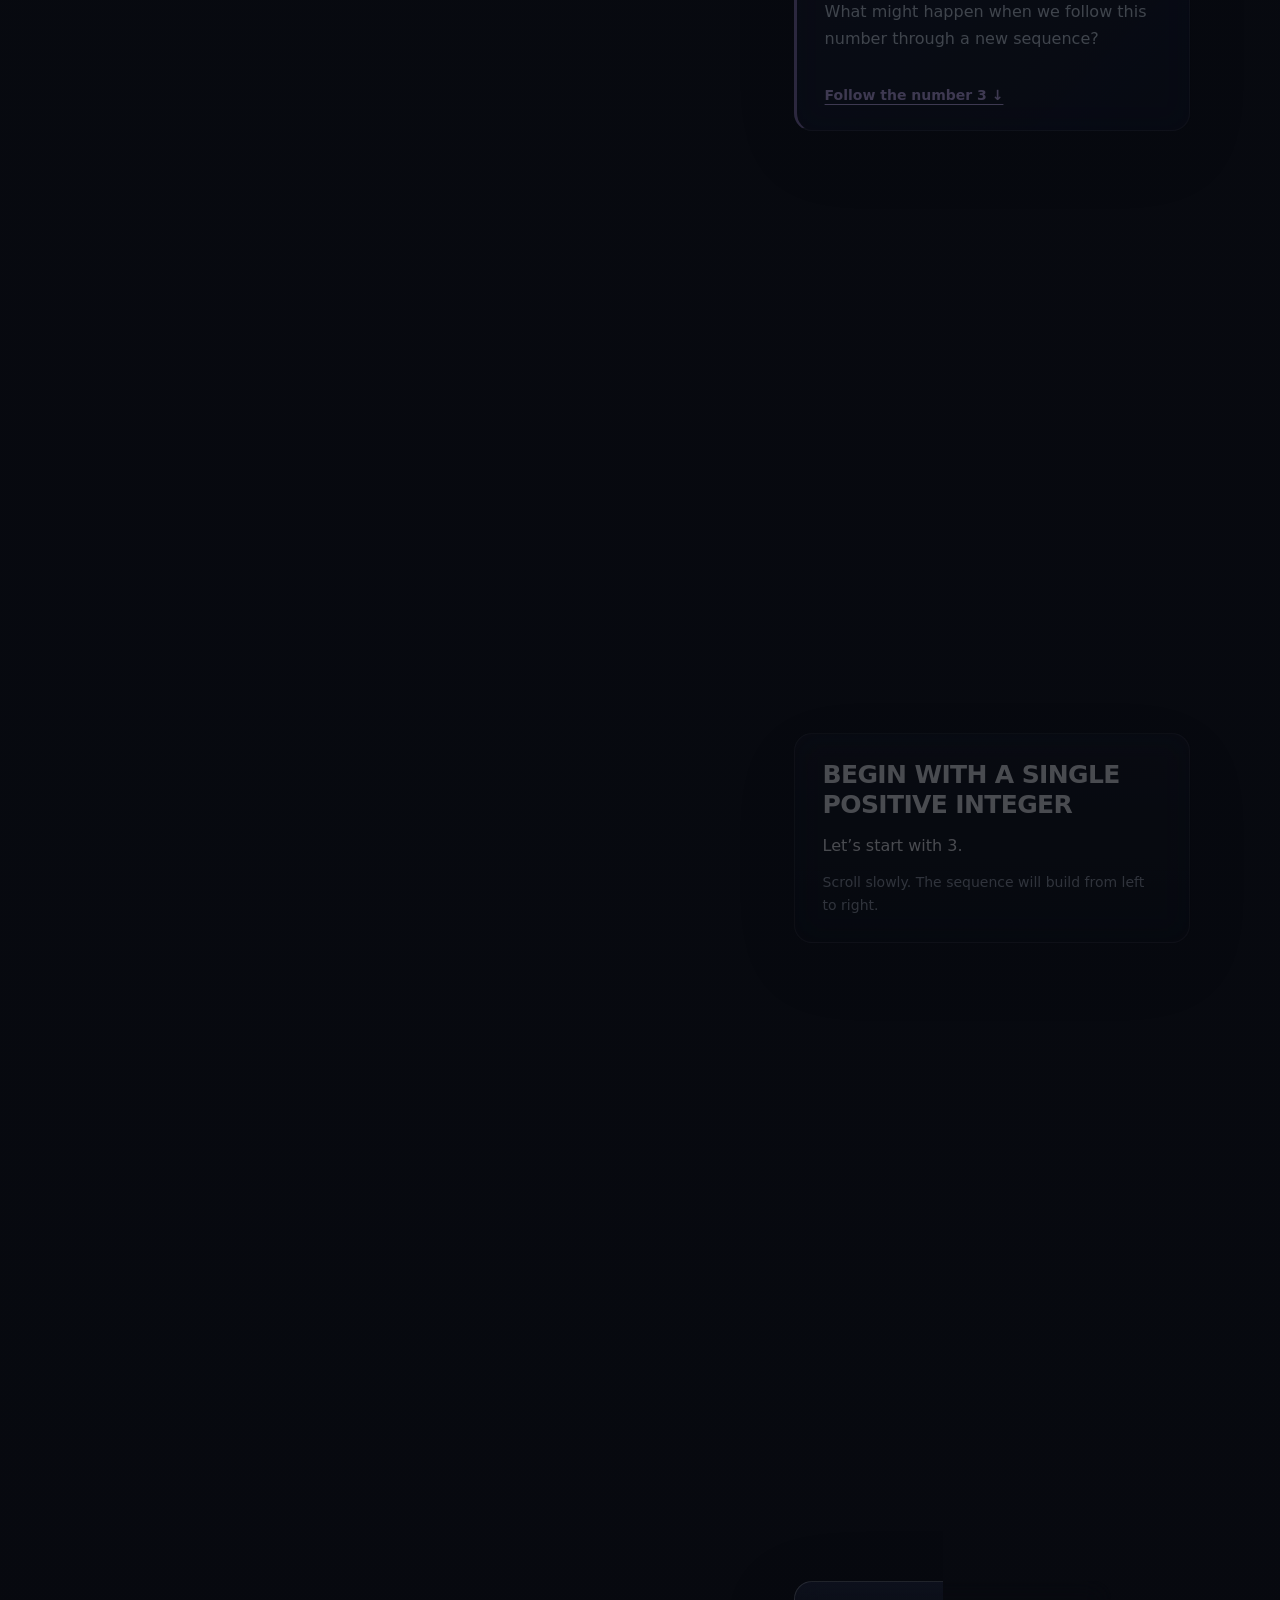
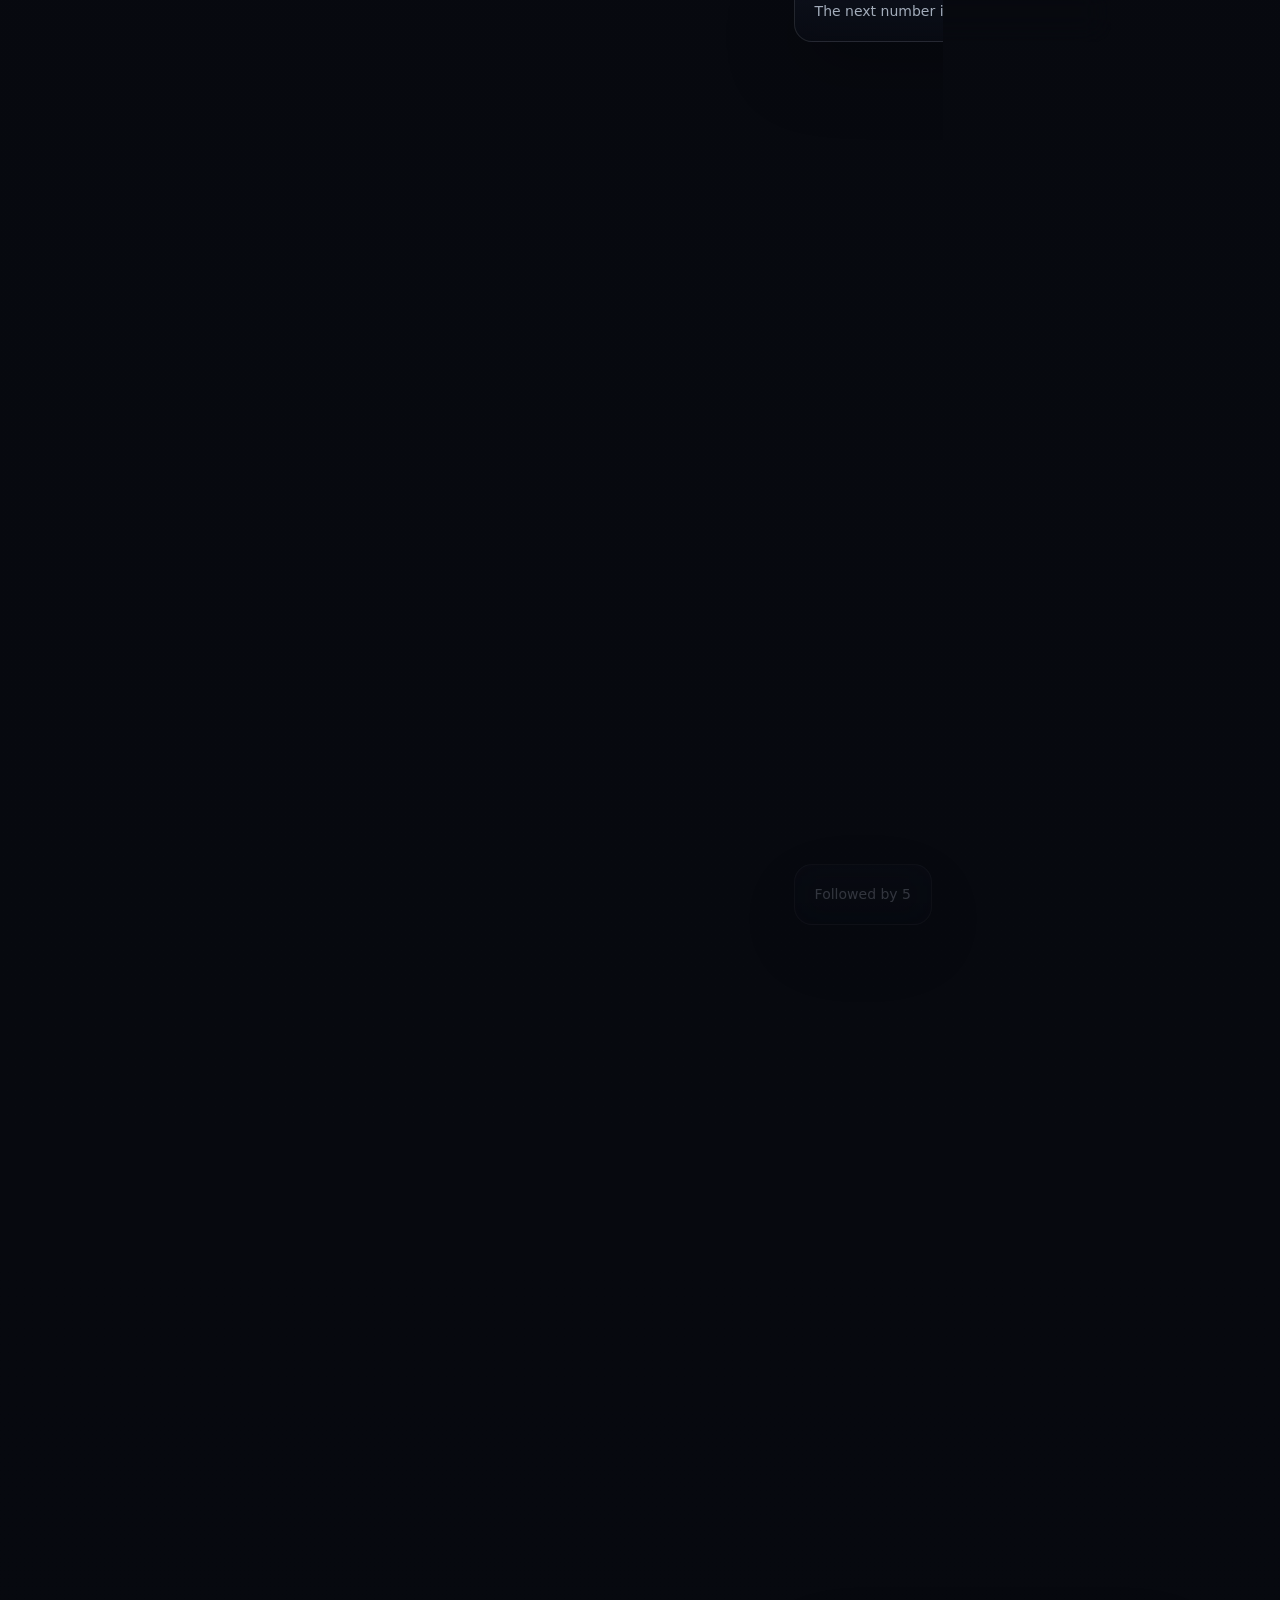
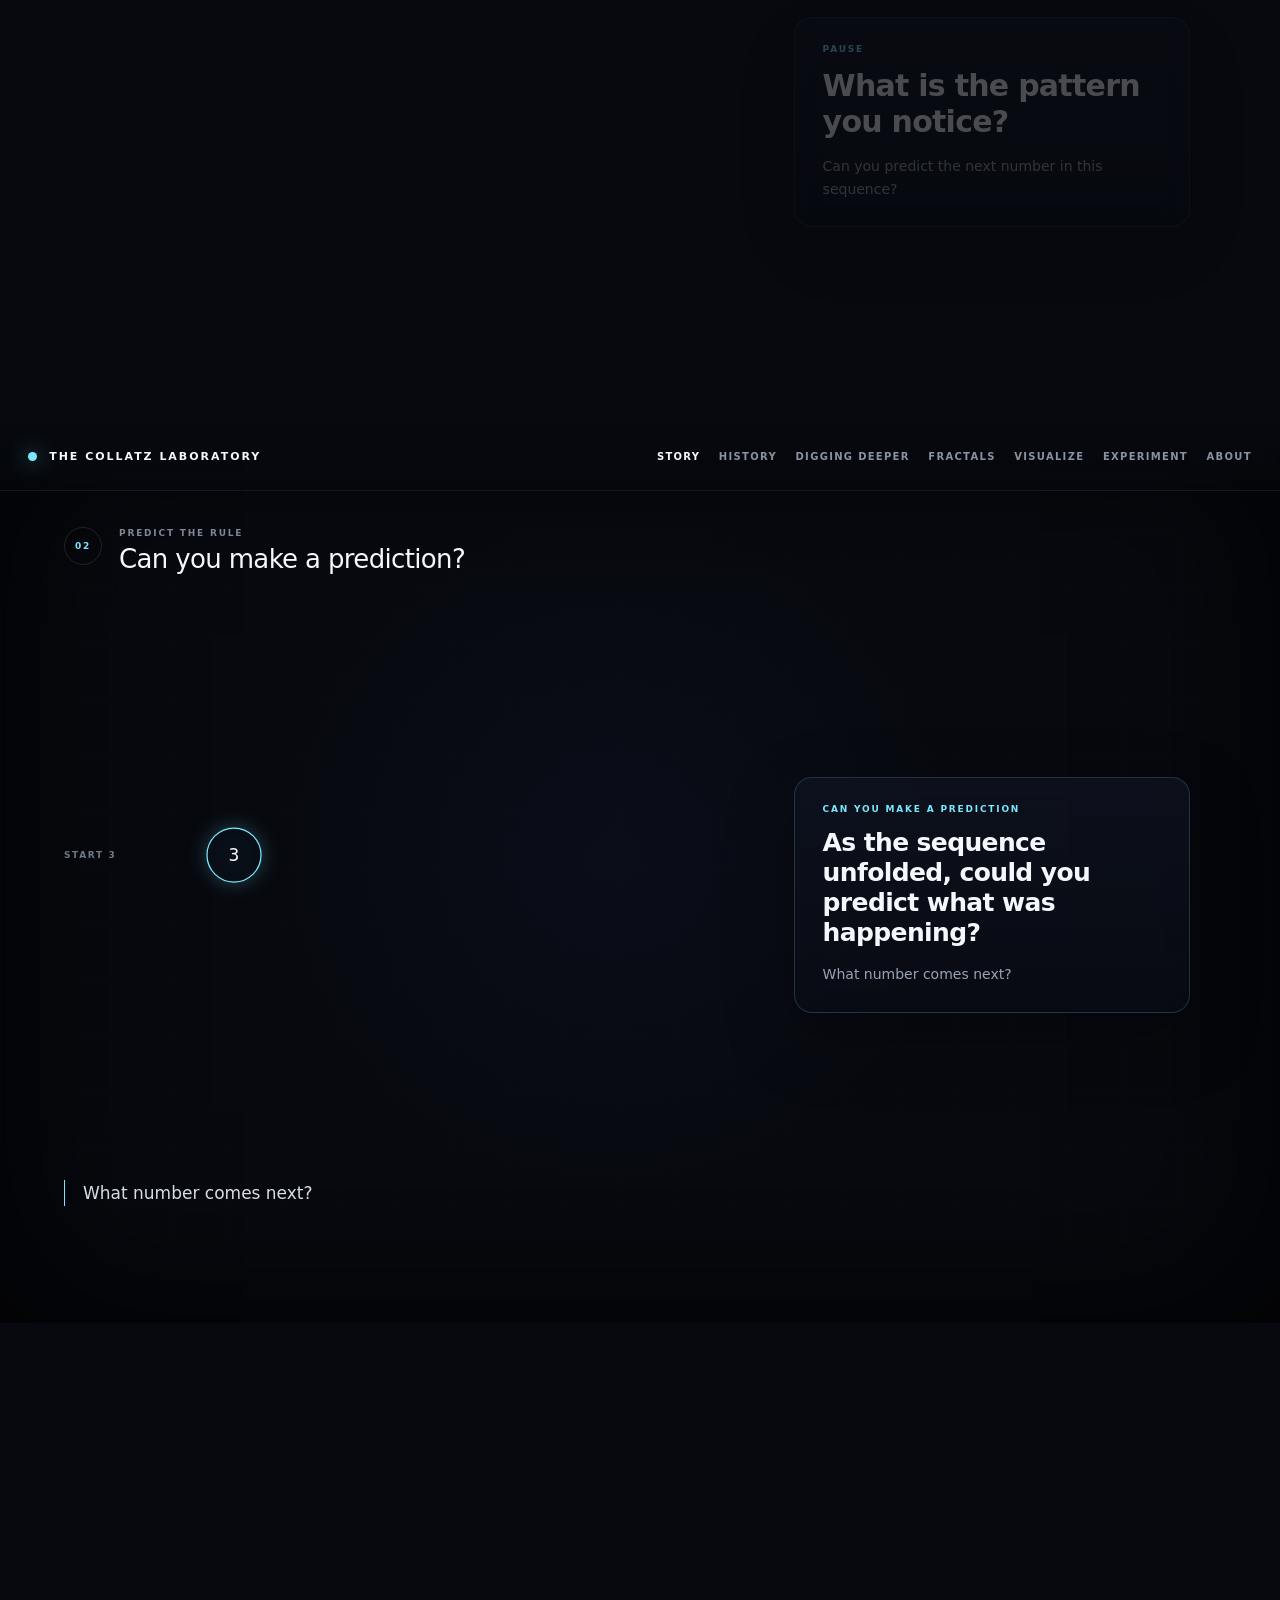
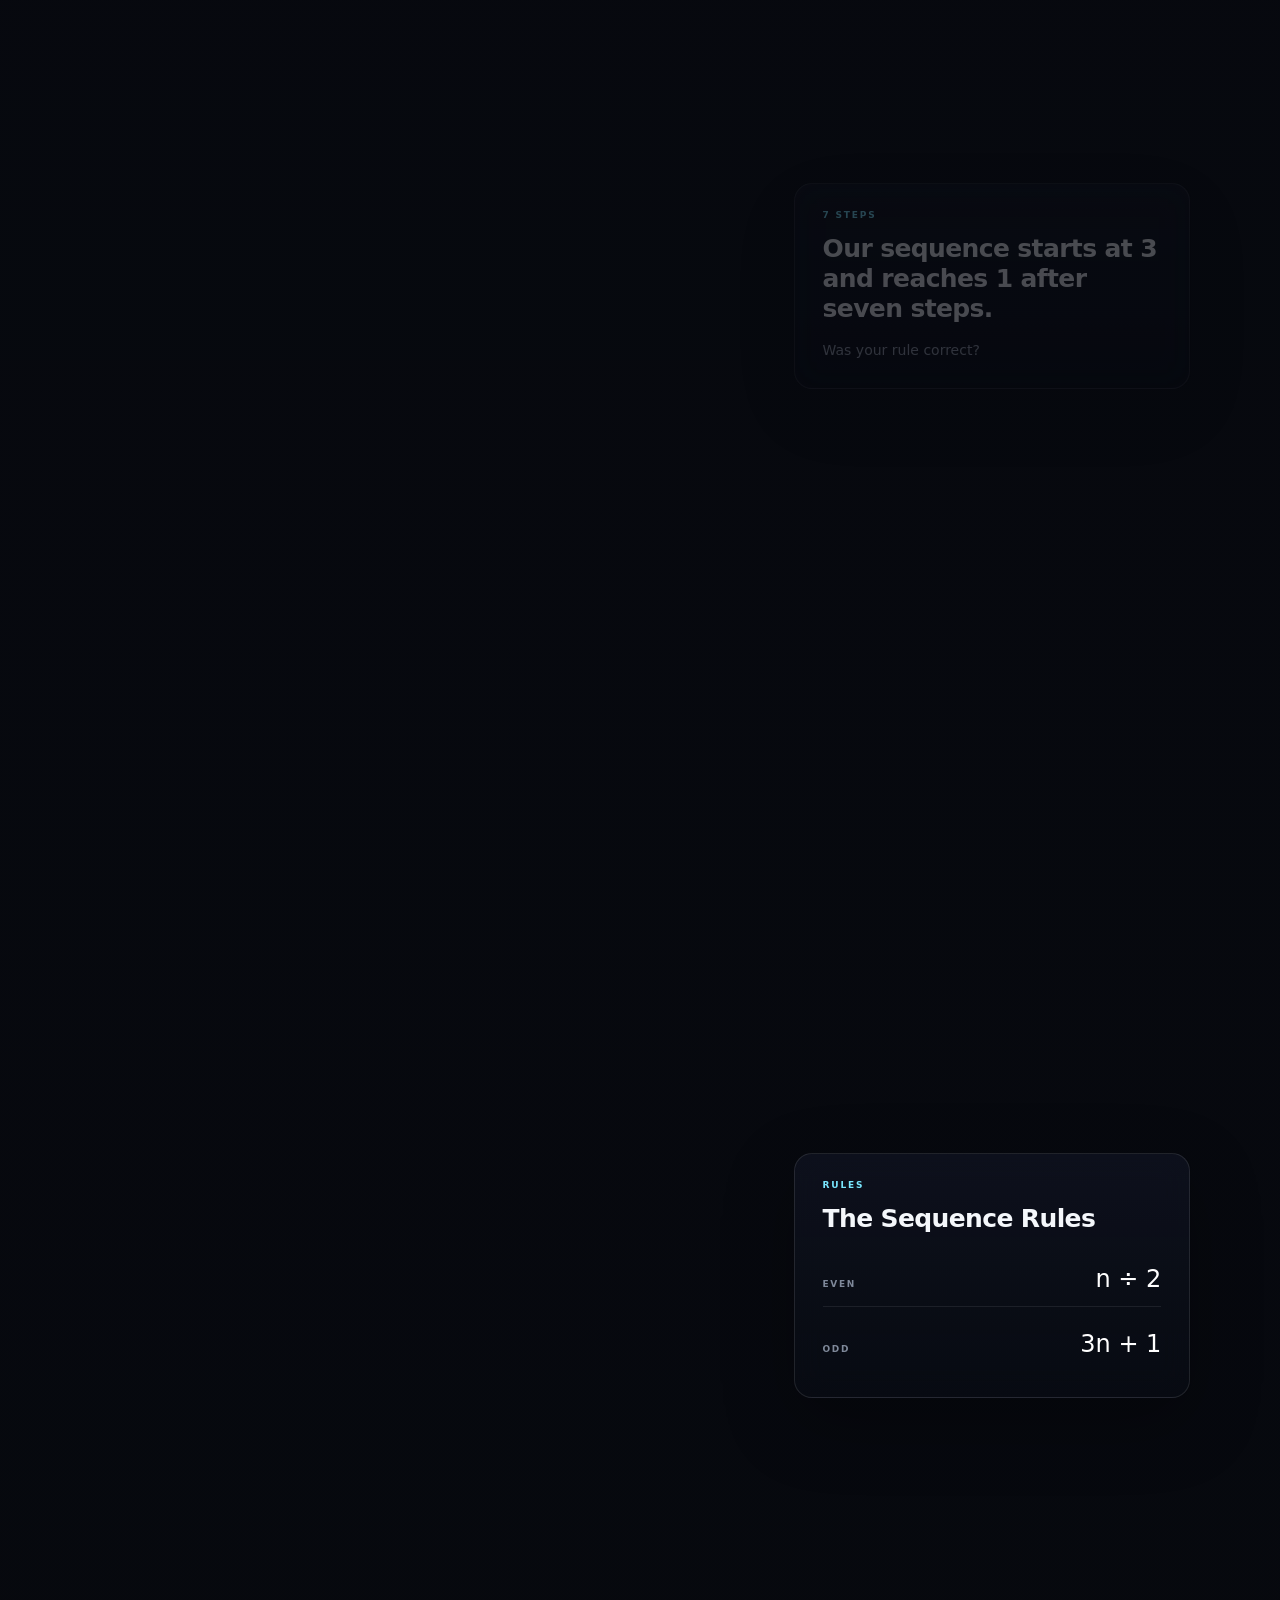
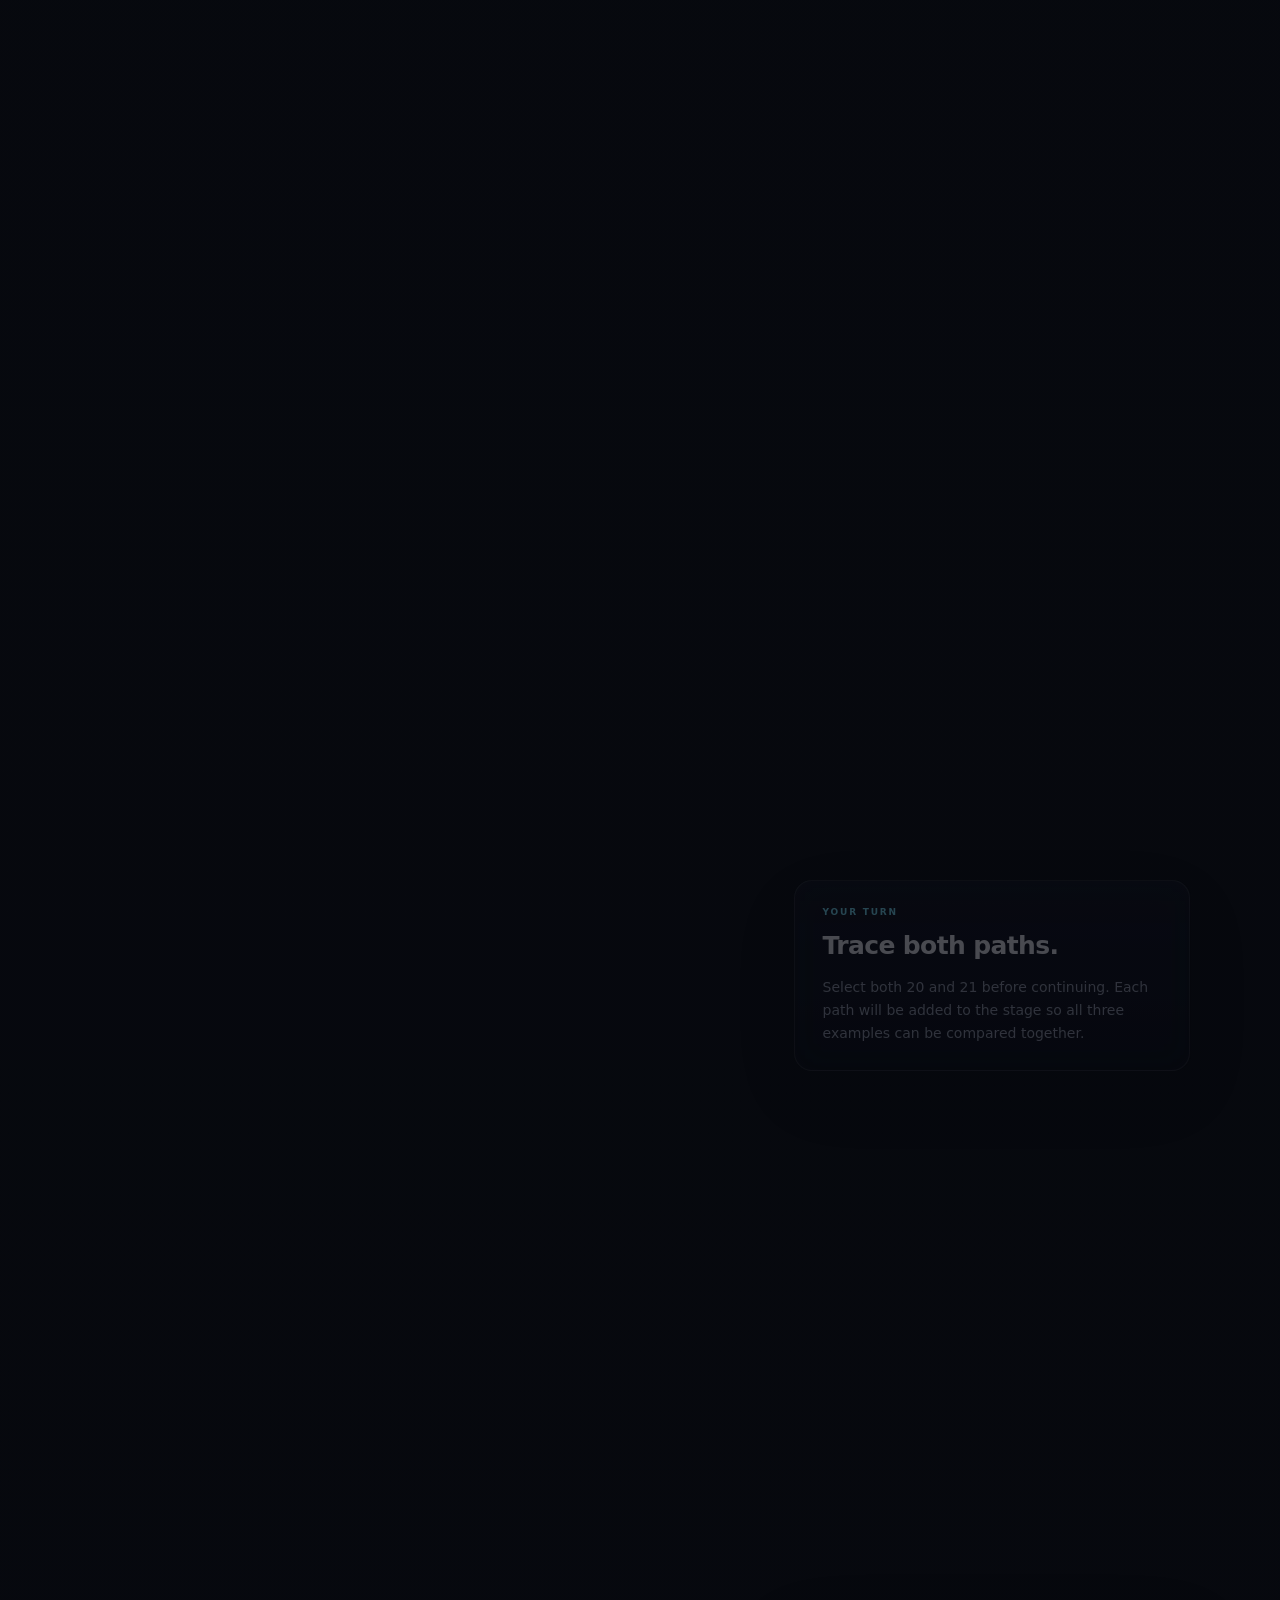
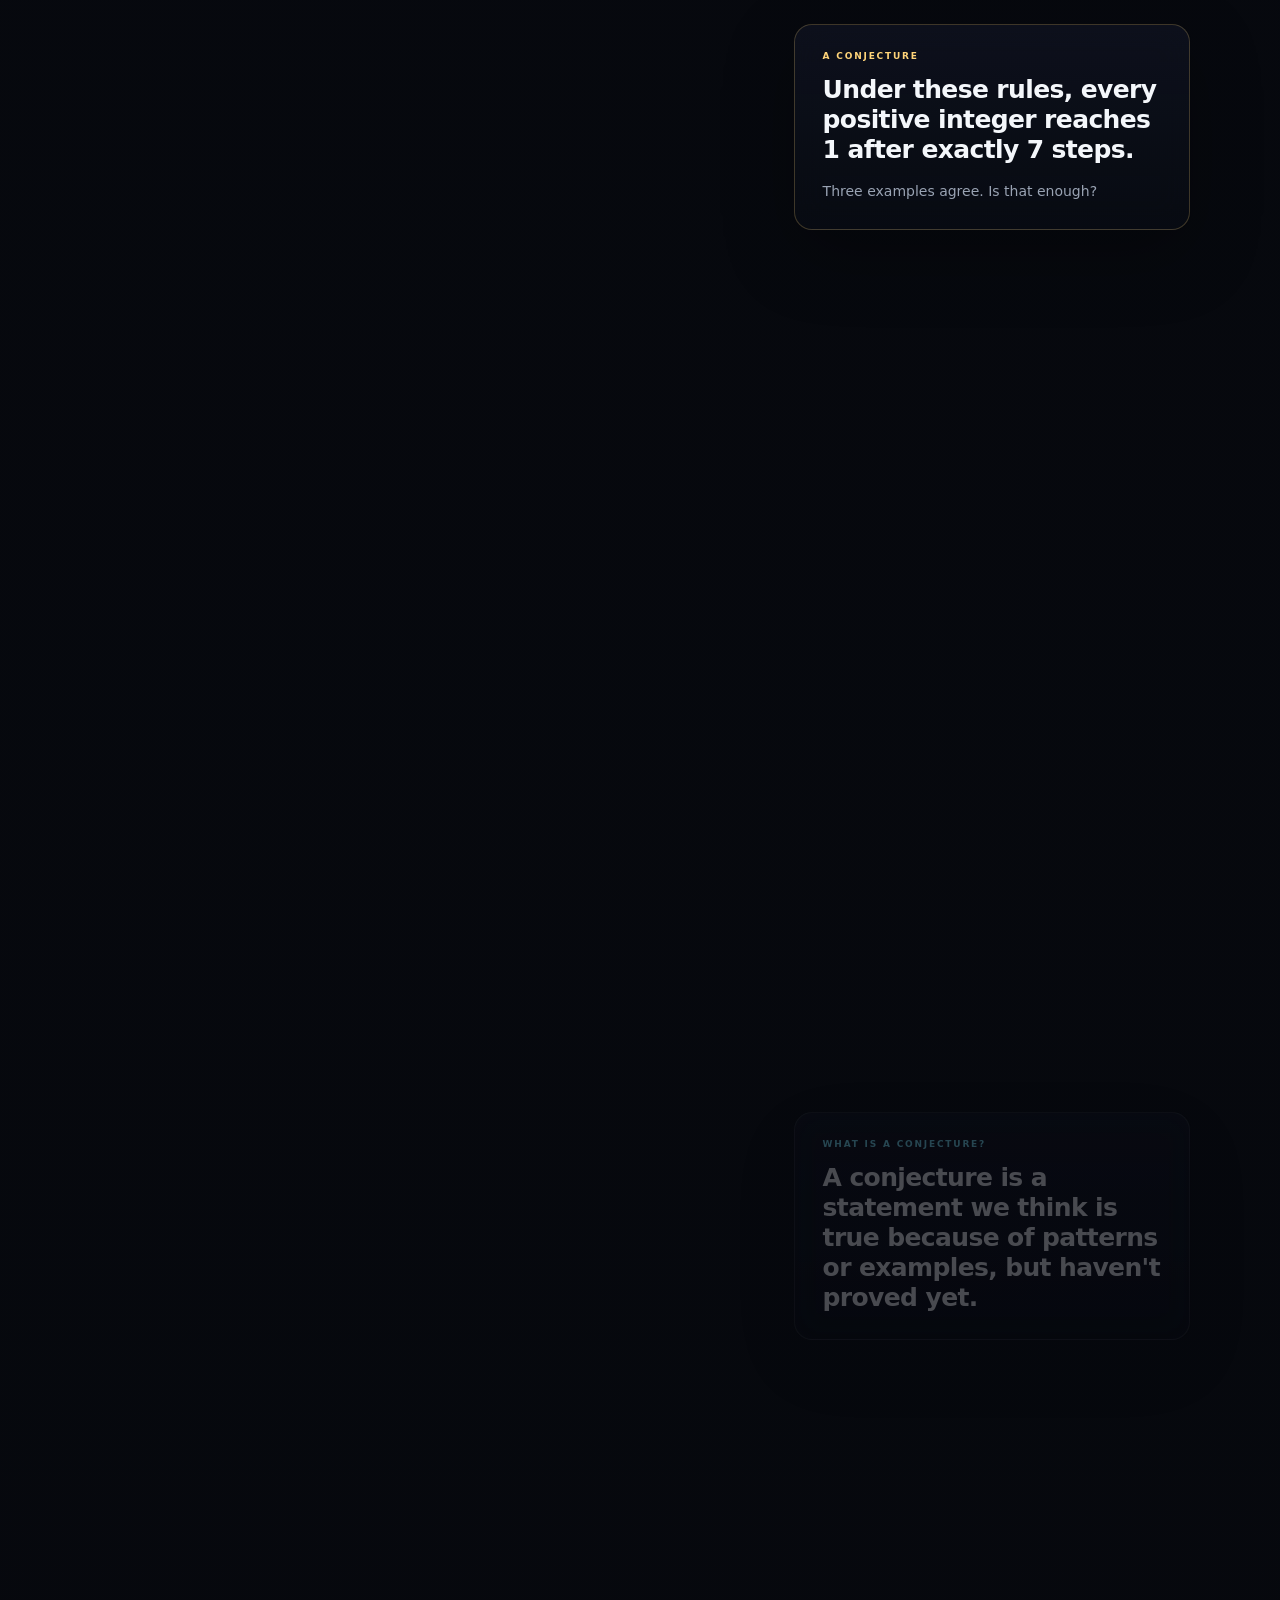
==== commit e23703e1: "Add return navigation to The Curiosity Lab" ====
--- a/index.html
+++ b/index.html
@@ -7,9 +7,11 @@
   <title>The Collatz Laboratory</title>
   <link rel="stylesheet" href="styles.css?v=20261025-story-final-clean-1" />
   <link rel="stylesheet" href="story-patterns.css?v=20261025-morph-3" />
+<style id="curiosity-lab-return-style">.curiosity-lab-return{position:relative;z-index:20;padding:9px 22px;text-align:left;background:#10141d;border-bottom:1px solid #273344;font:600 13px/1.4 ui-sans-serif,system-ui,-apple-system,"Segoe UI",sans-serif}.curiosity-lab-return a{color:#dce9fa;text-decoration:none}.curiosity-lab-return a:hover,.curiosity-lab-return a:focus-visible{text-decoration:underline}.curiosity-lab-return a:focus-visible{outline:2px solid currentColor;outline-offset:3px}</style>
 </head>
 <body>
-  <header class="site-header">
+  <div class="curiosity-lab-return"><a href="https://solisen14.github.io/the-curiosity-lab/" aria-label="Back to The Curiosity Lab resource hub">← Back to The Curiosity Lab</a></div>
+<header class="site-header">
     <a class="brand" href="#top" aria-label="The Collatz Laboratory home">
       <span class="brand-mark"></span>
       <span>THE COLLATZ LABORATORY</span>
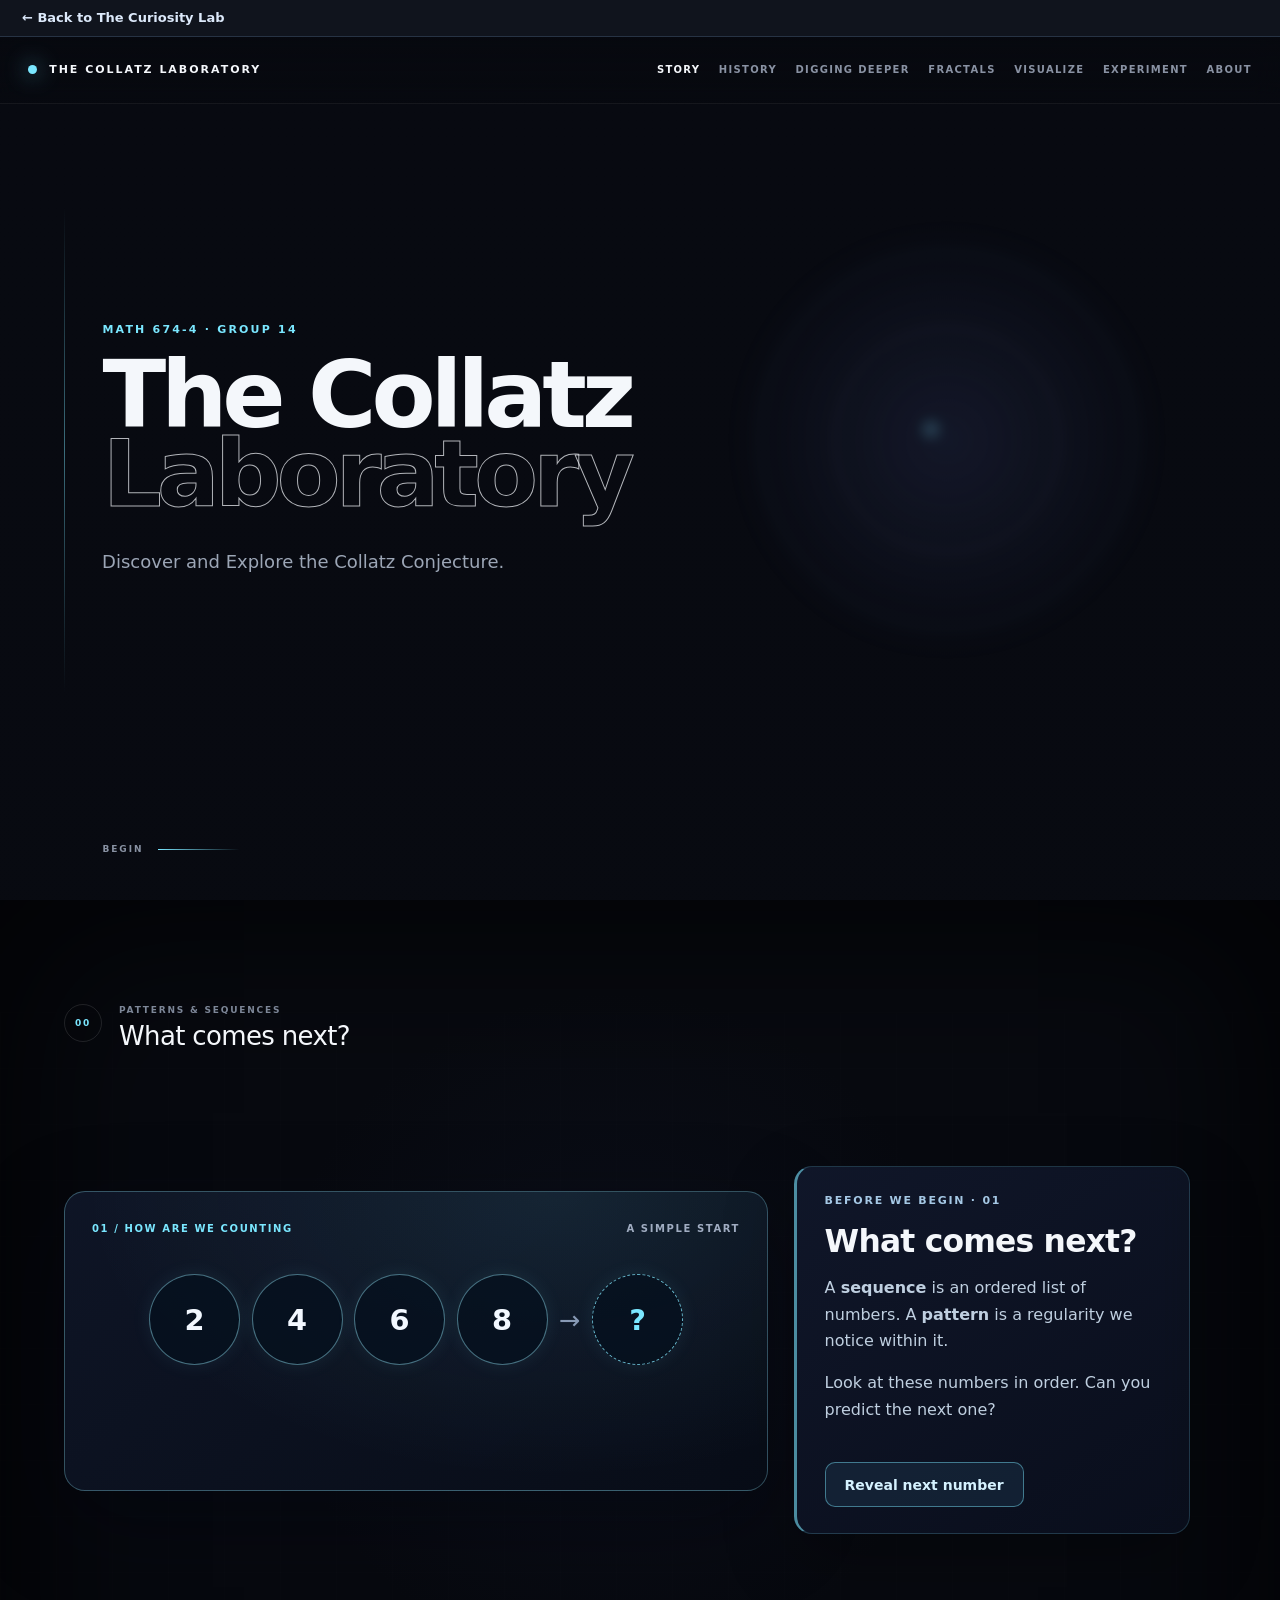
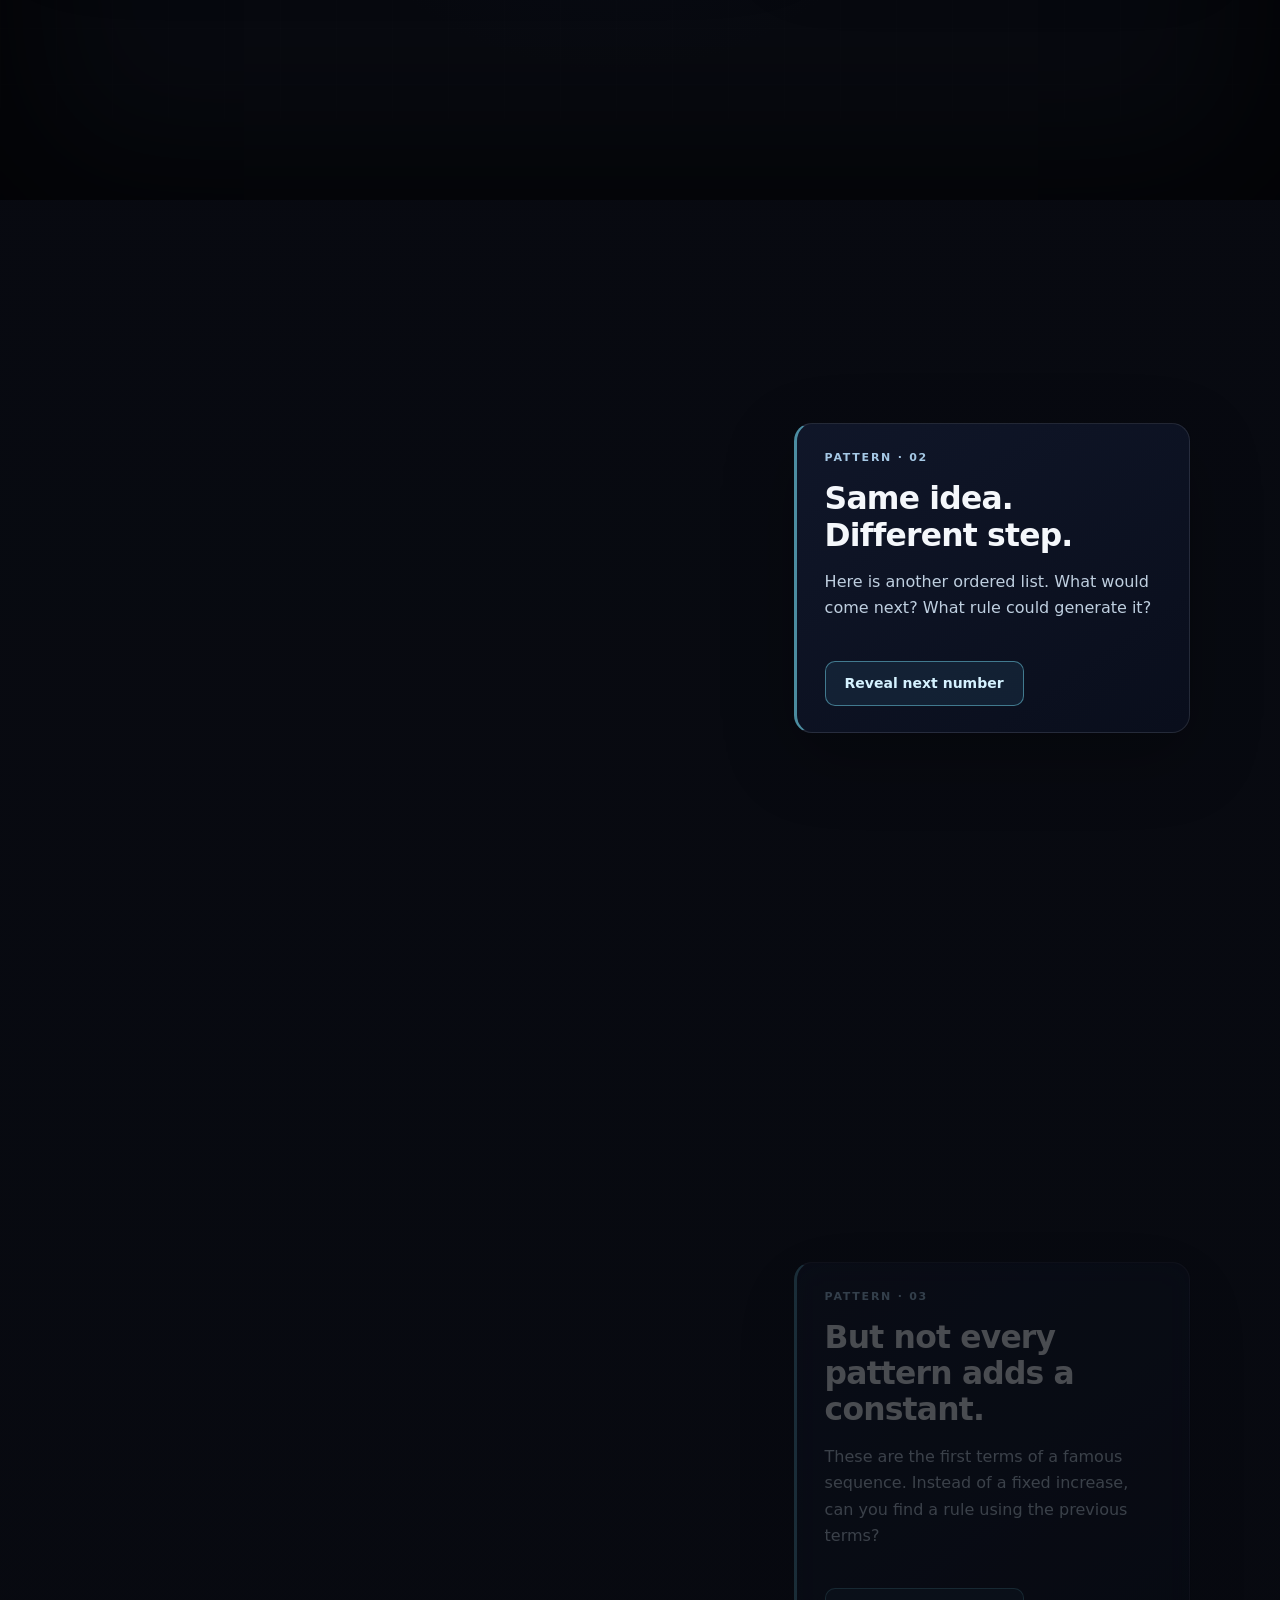
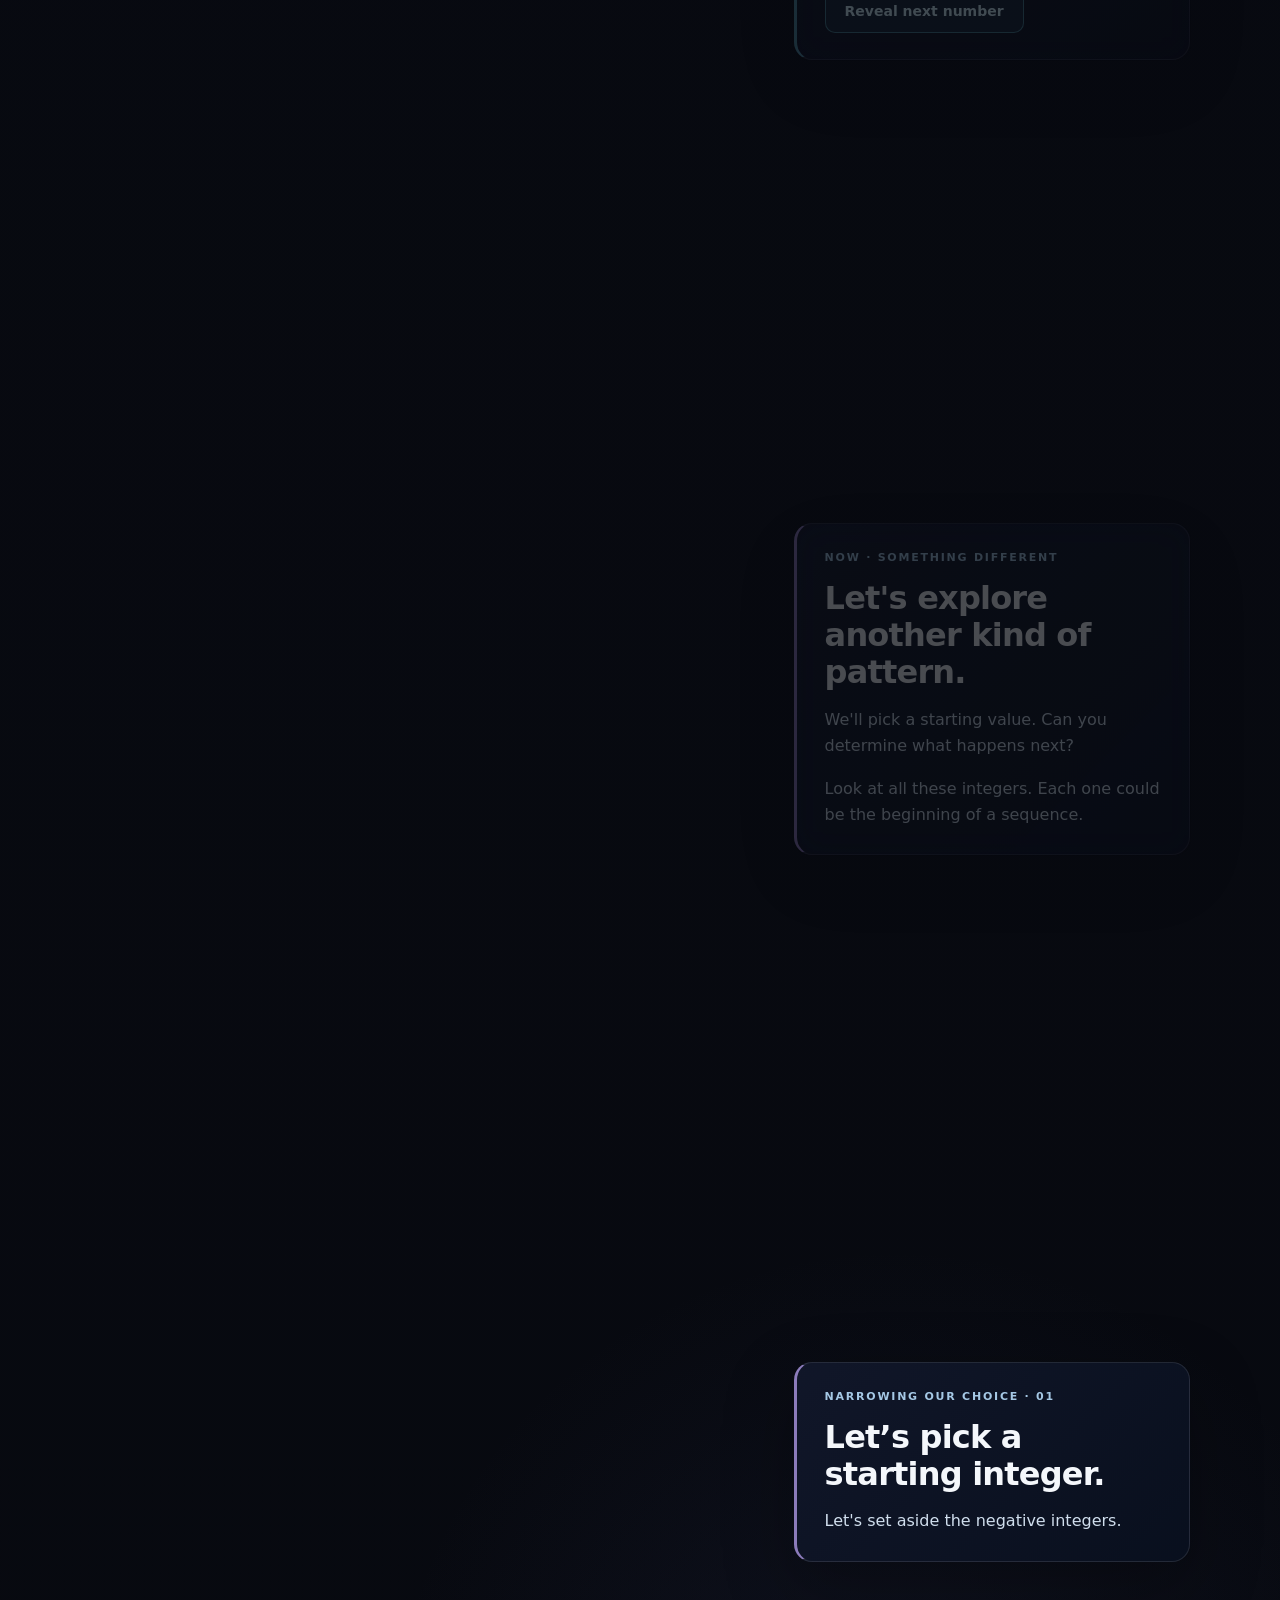
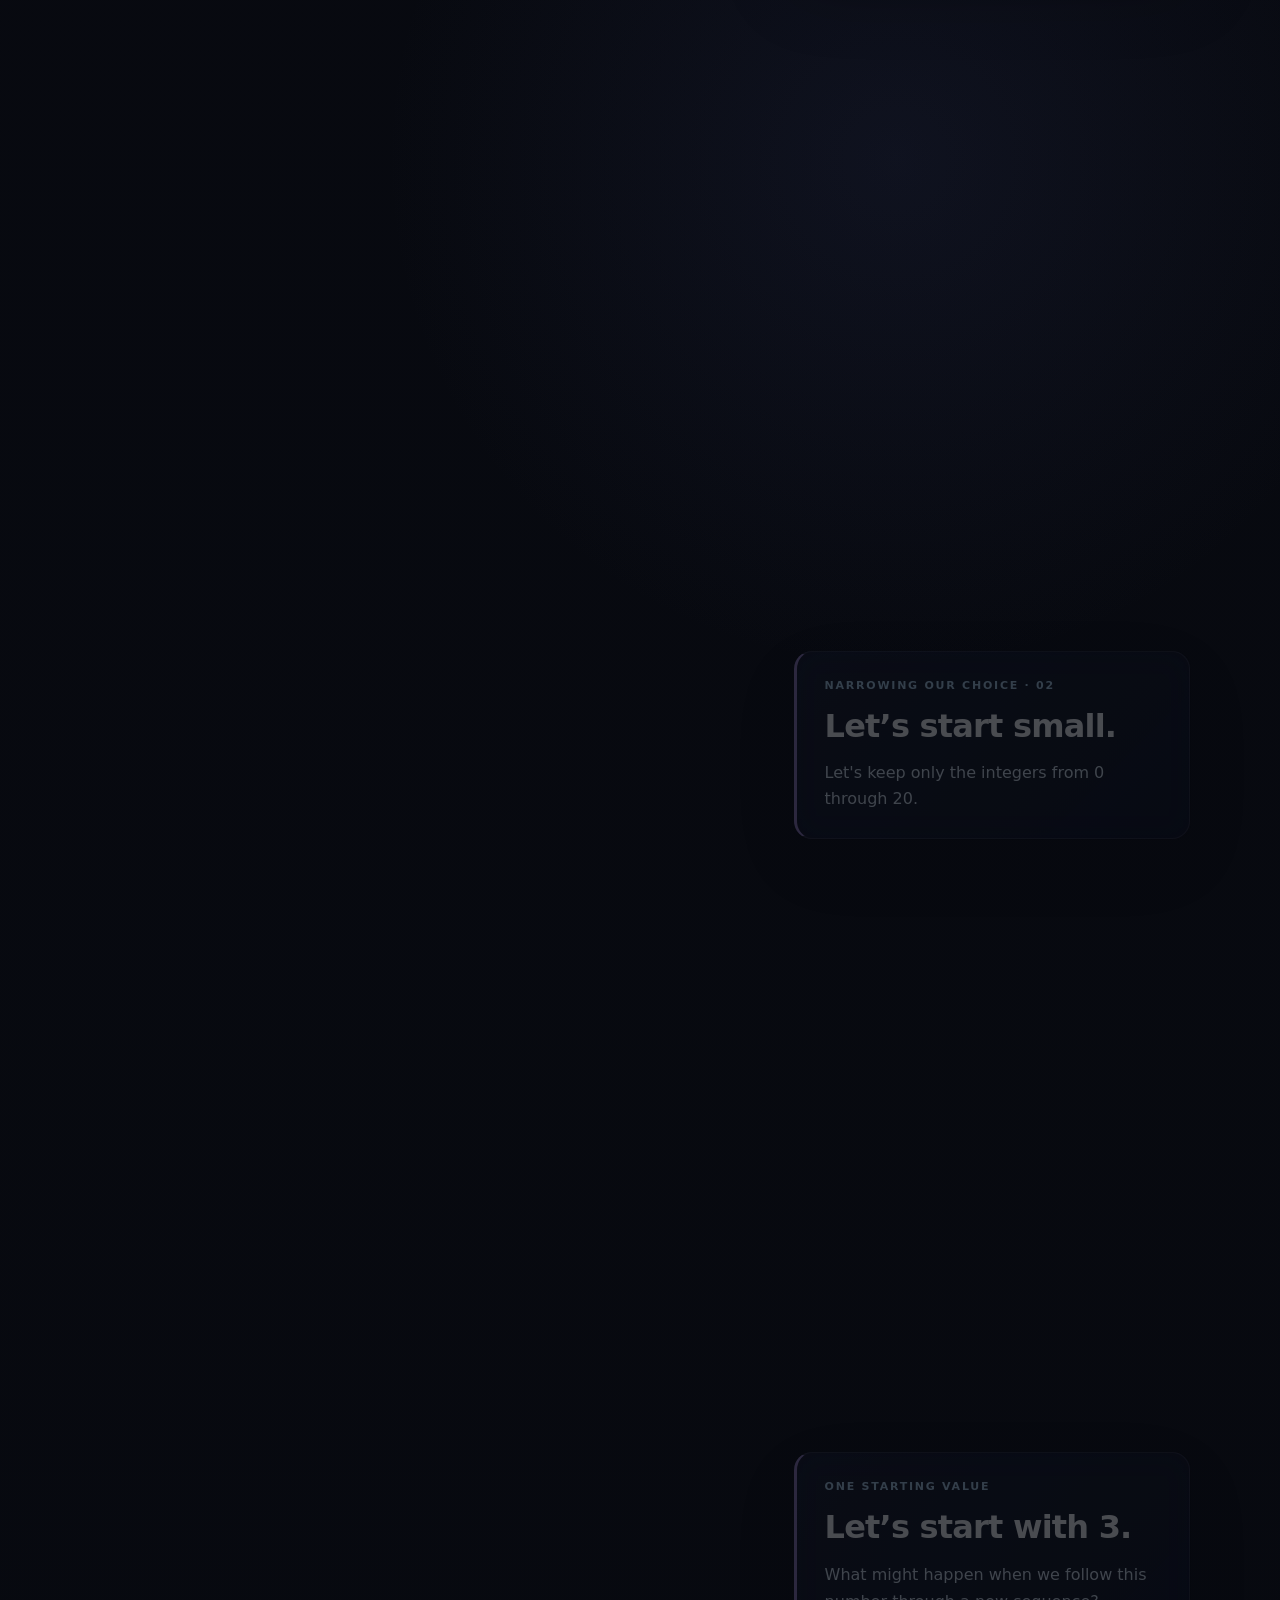
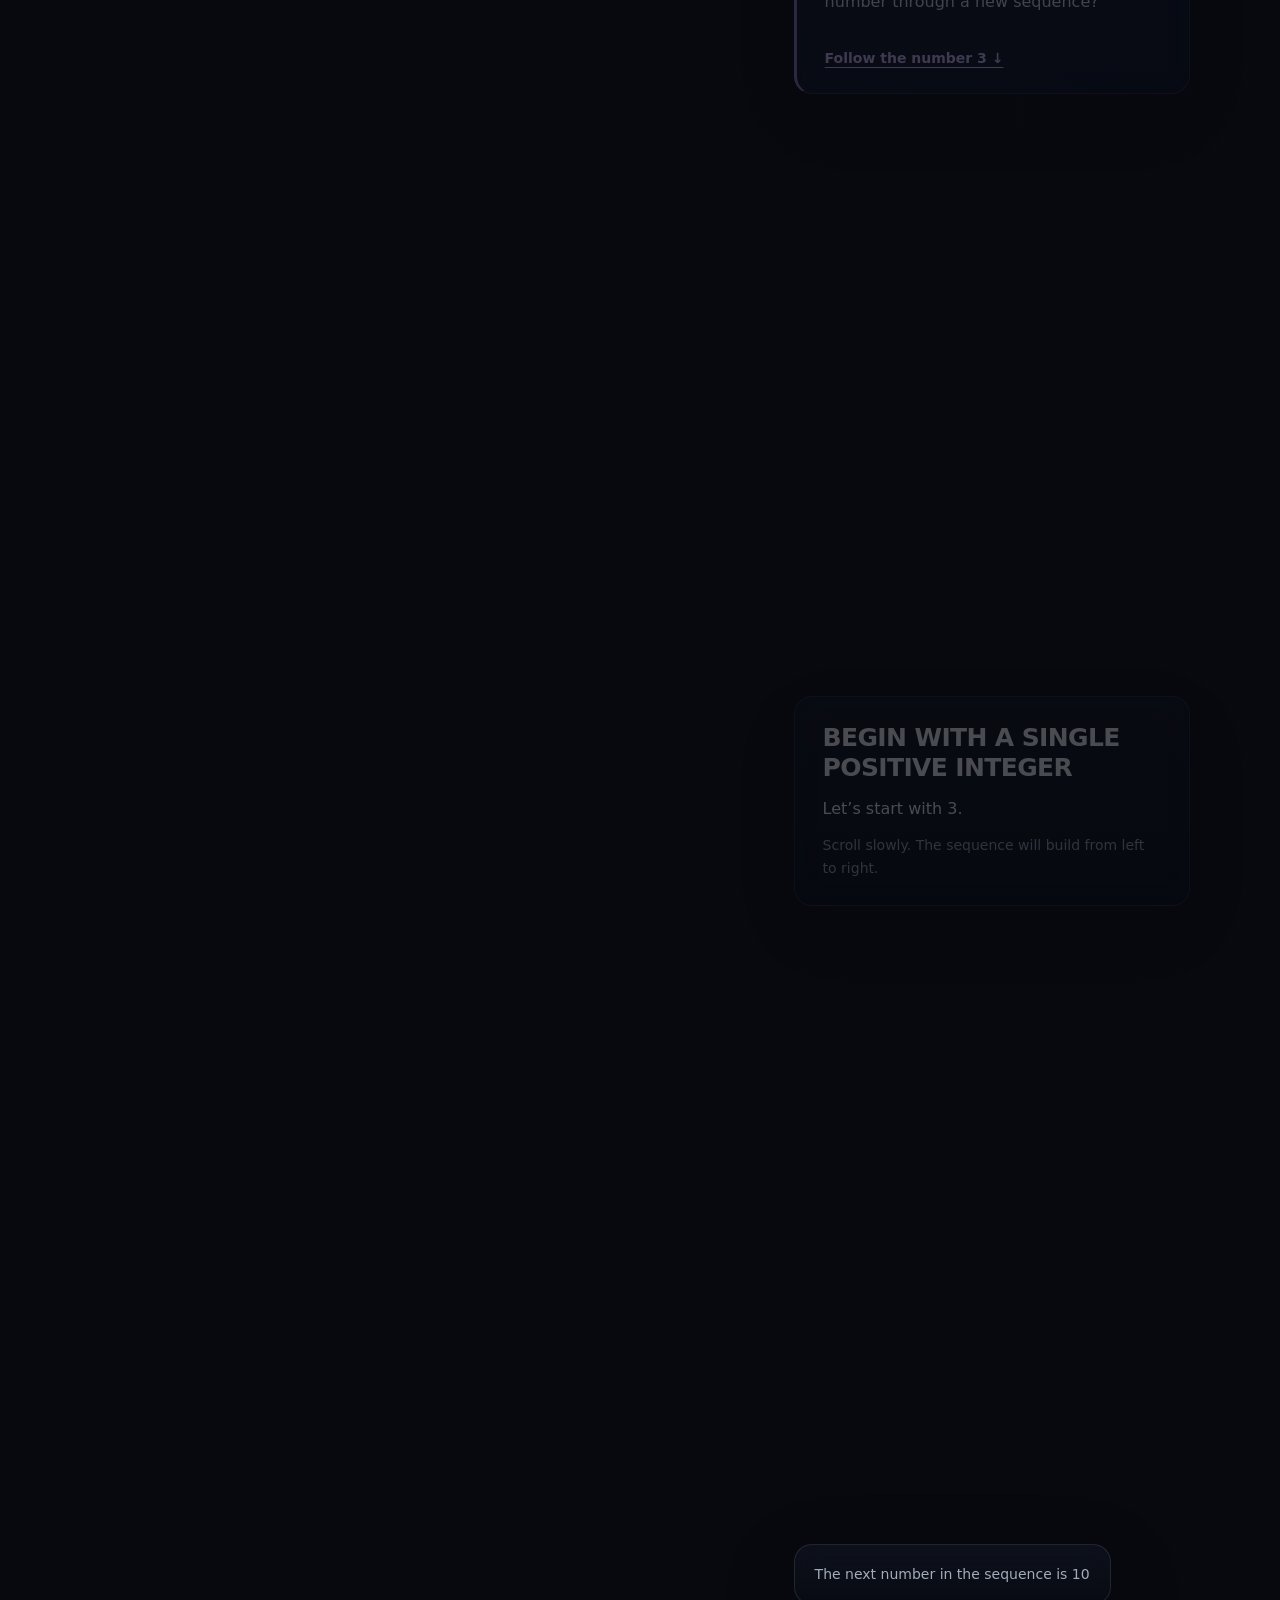
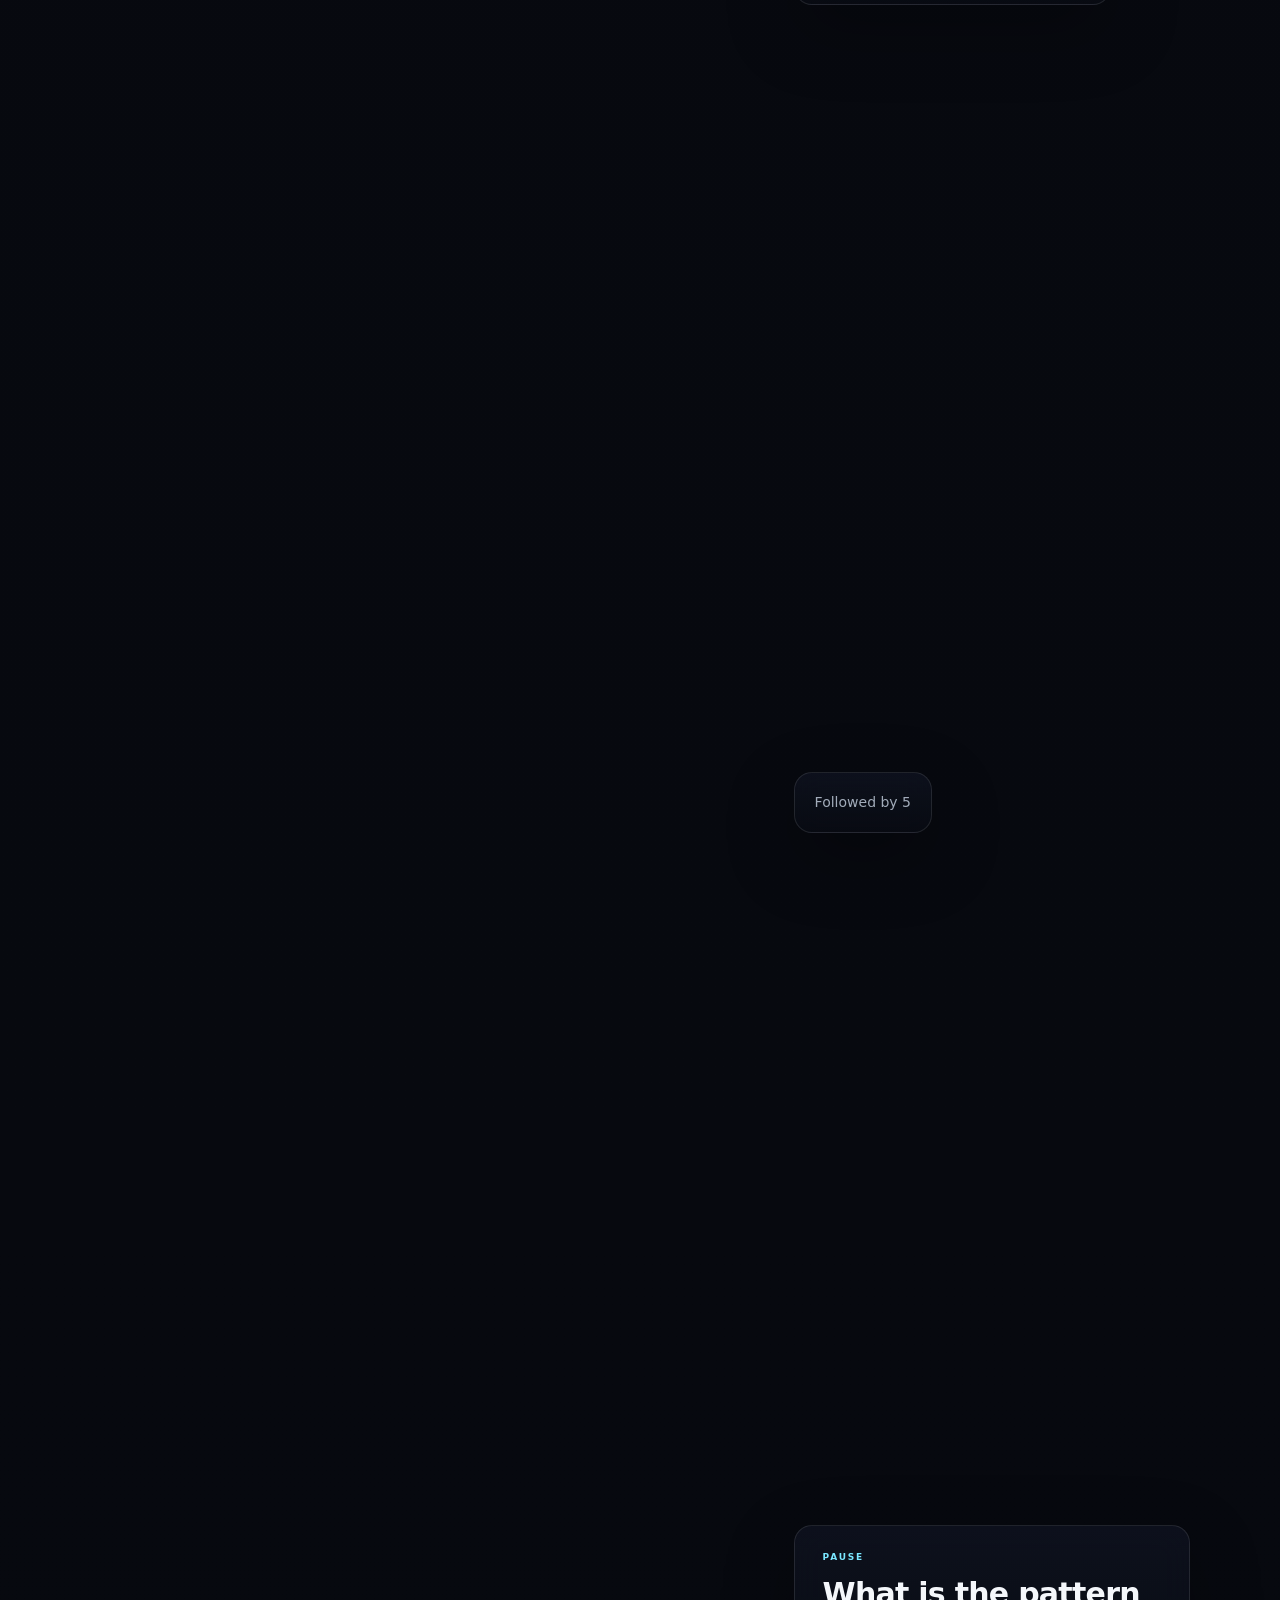
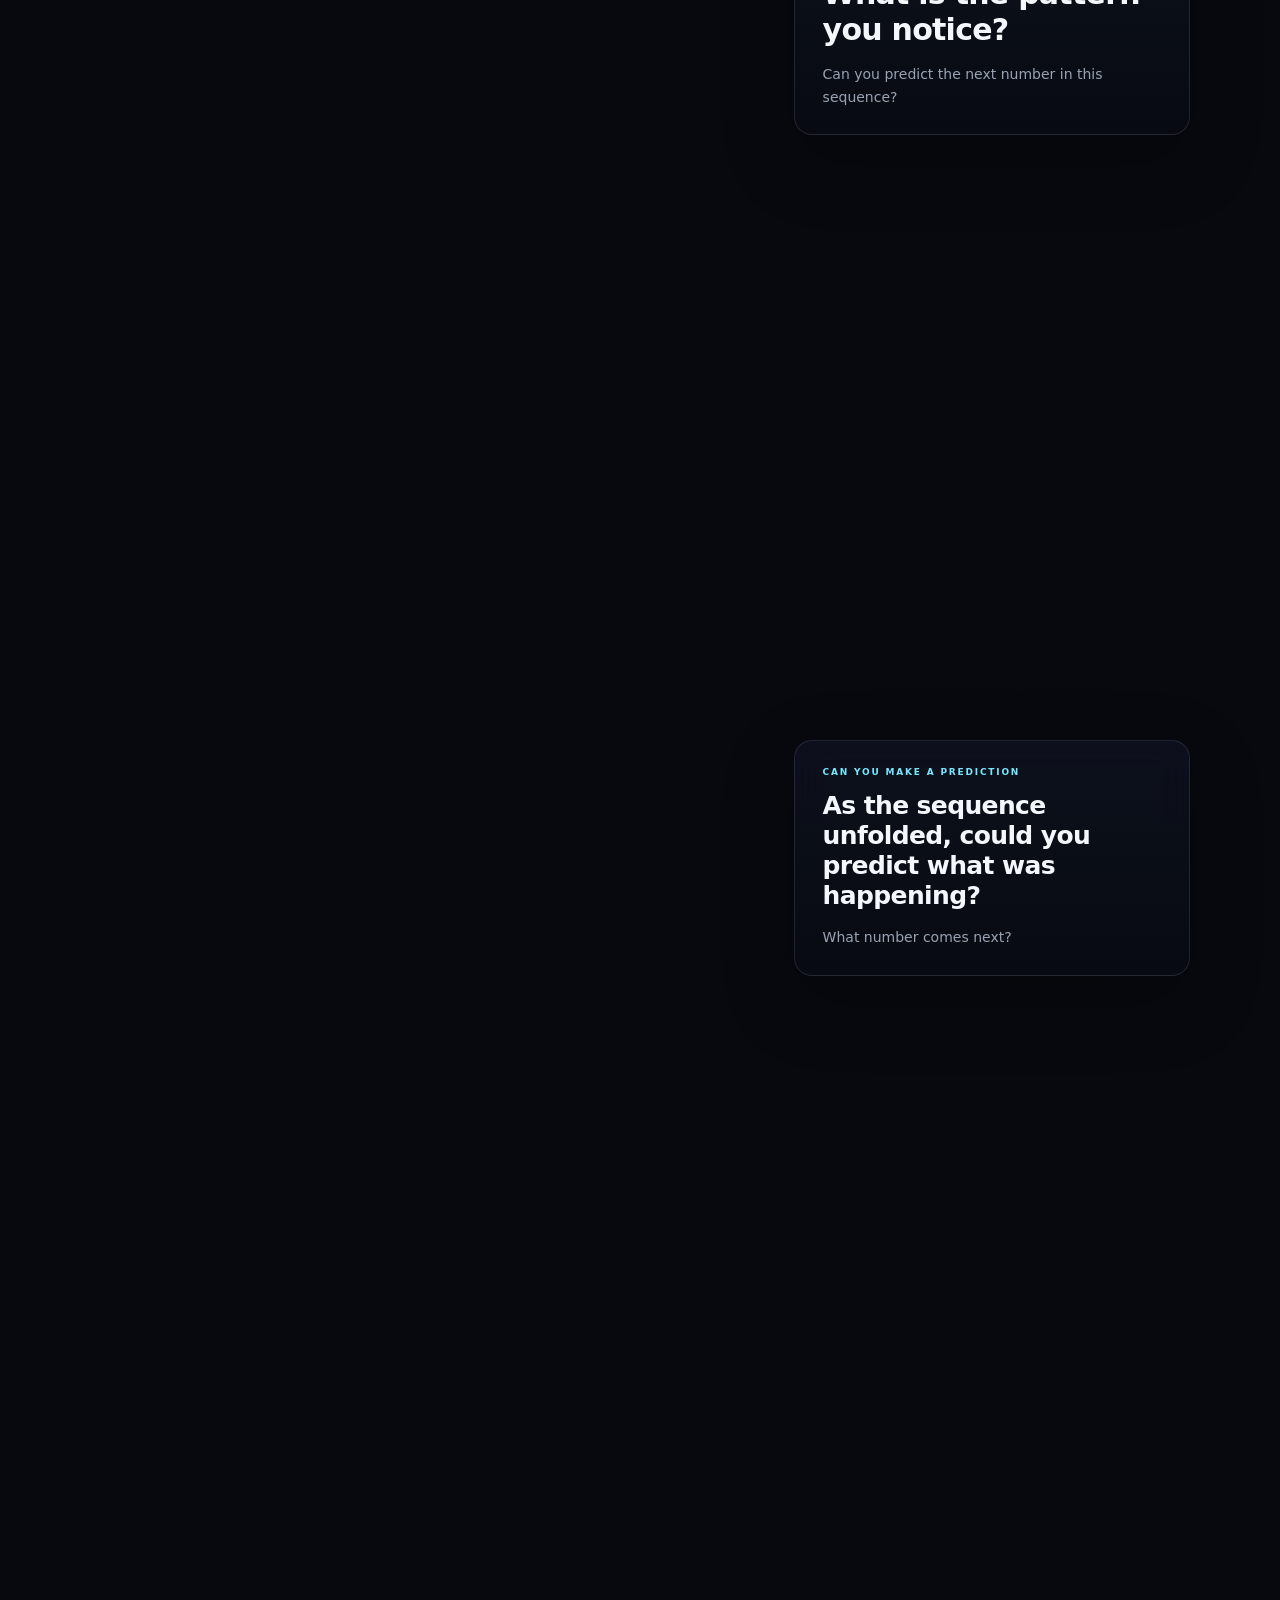
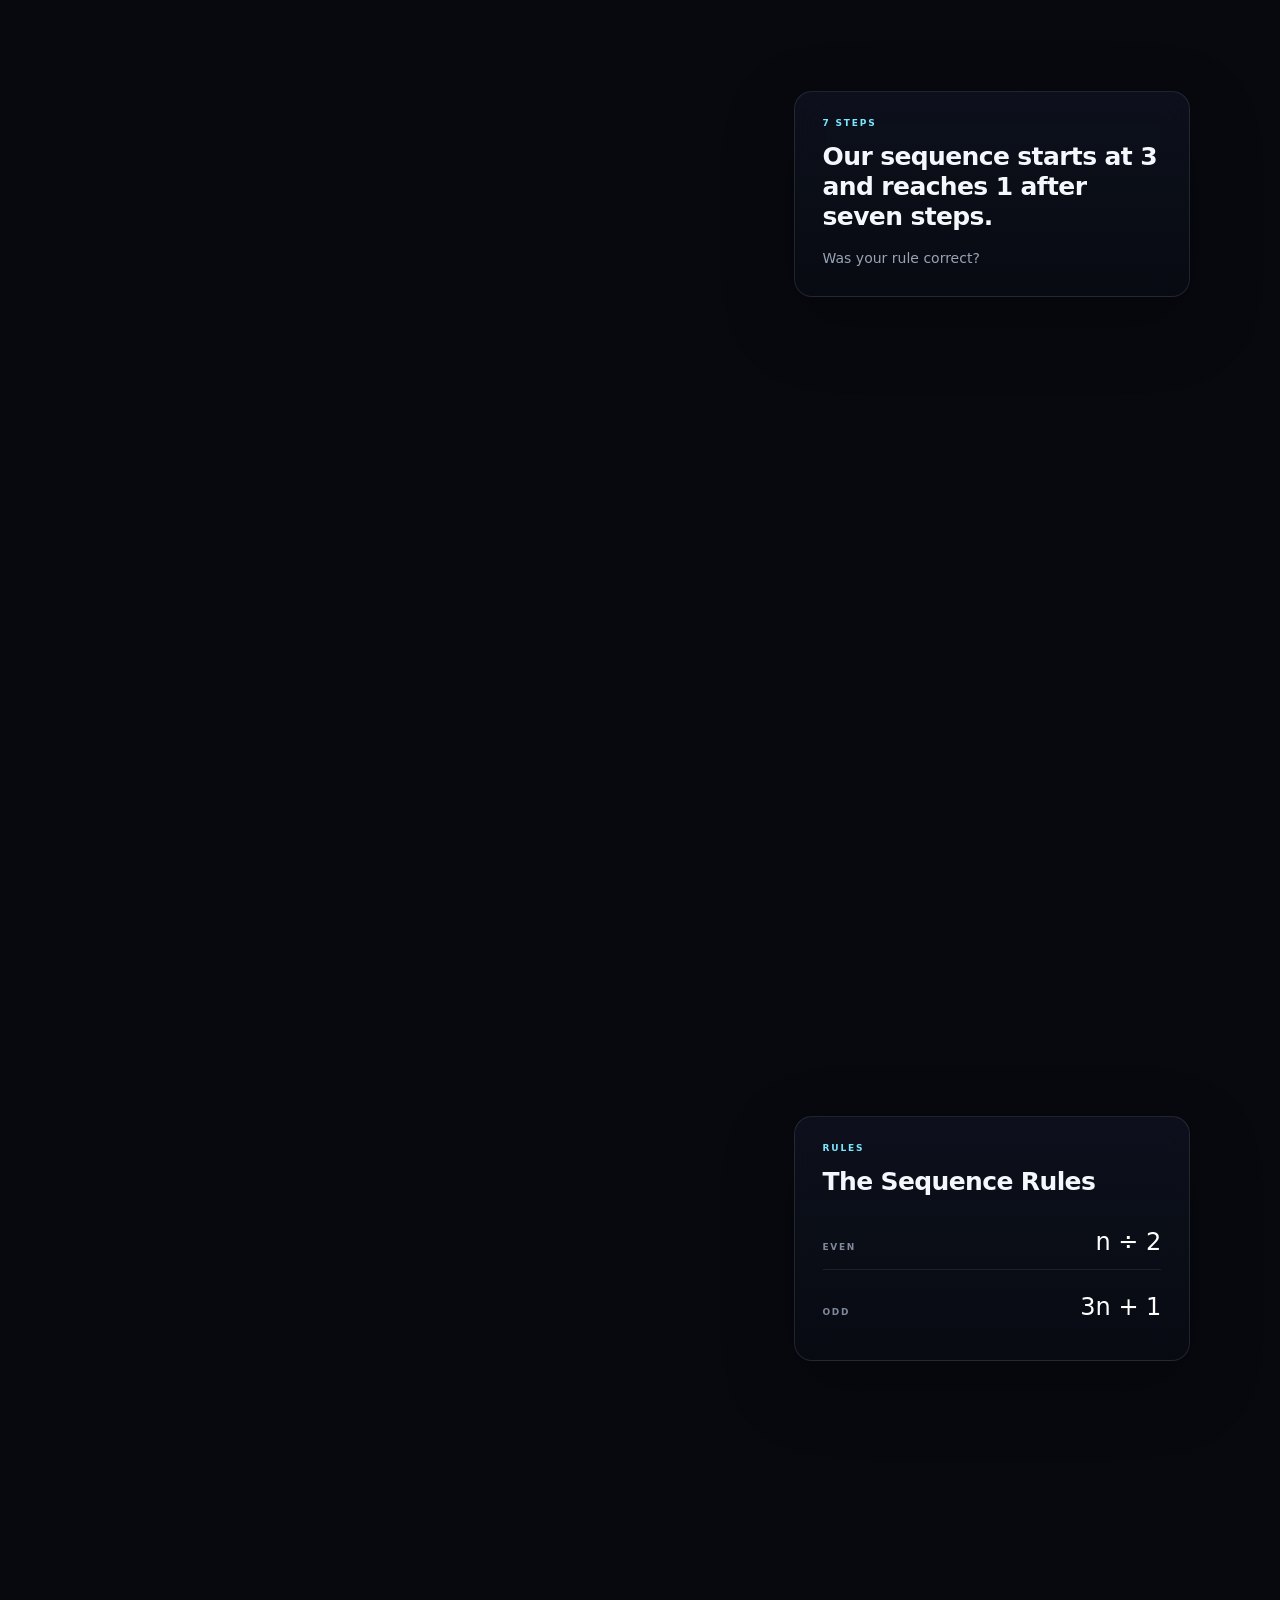
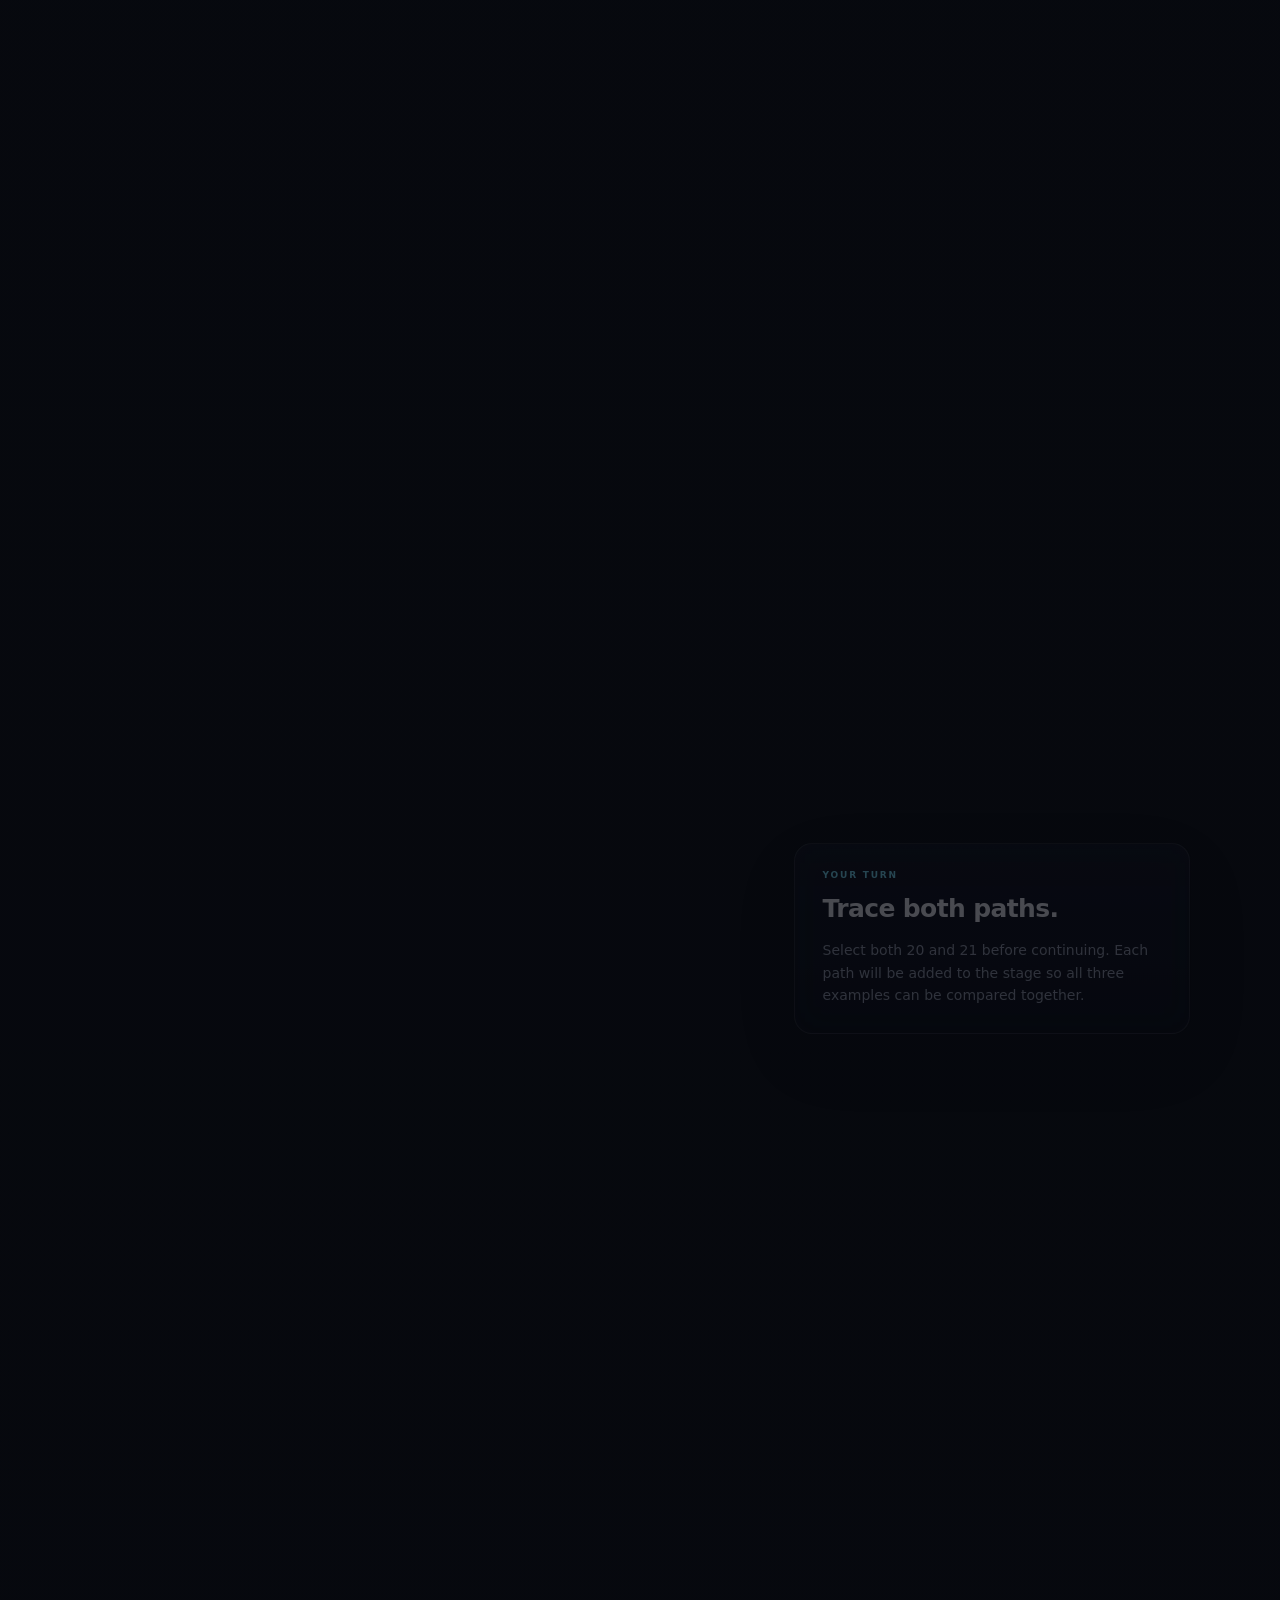
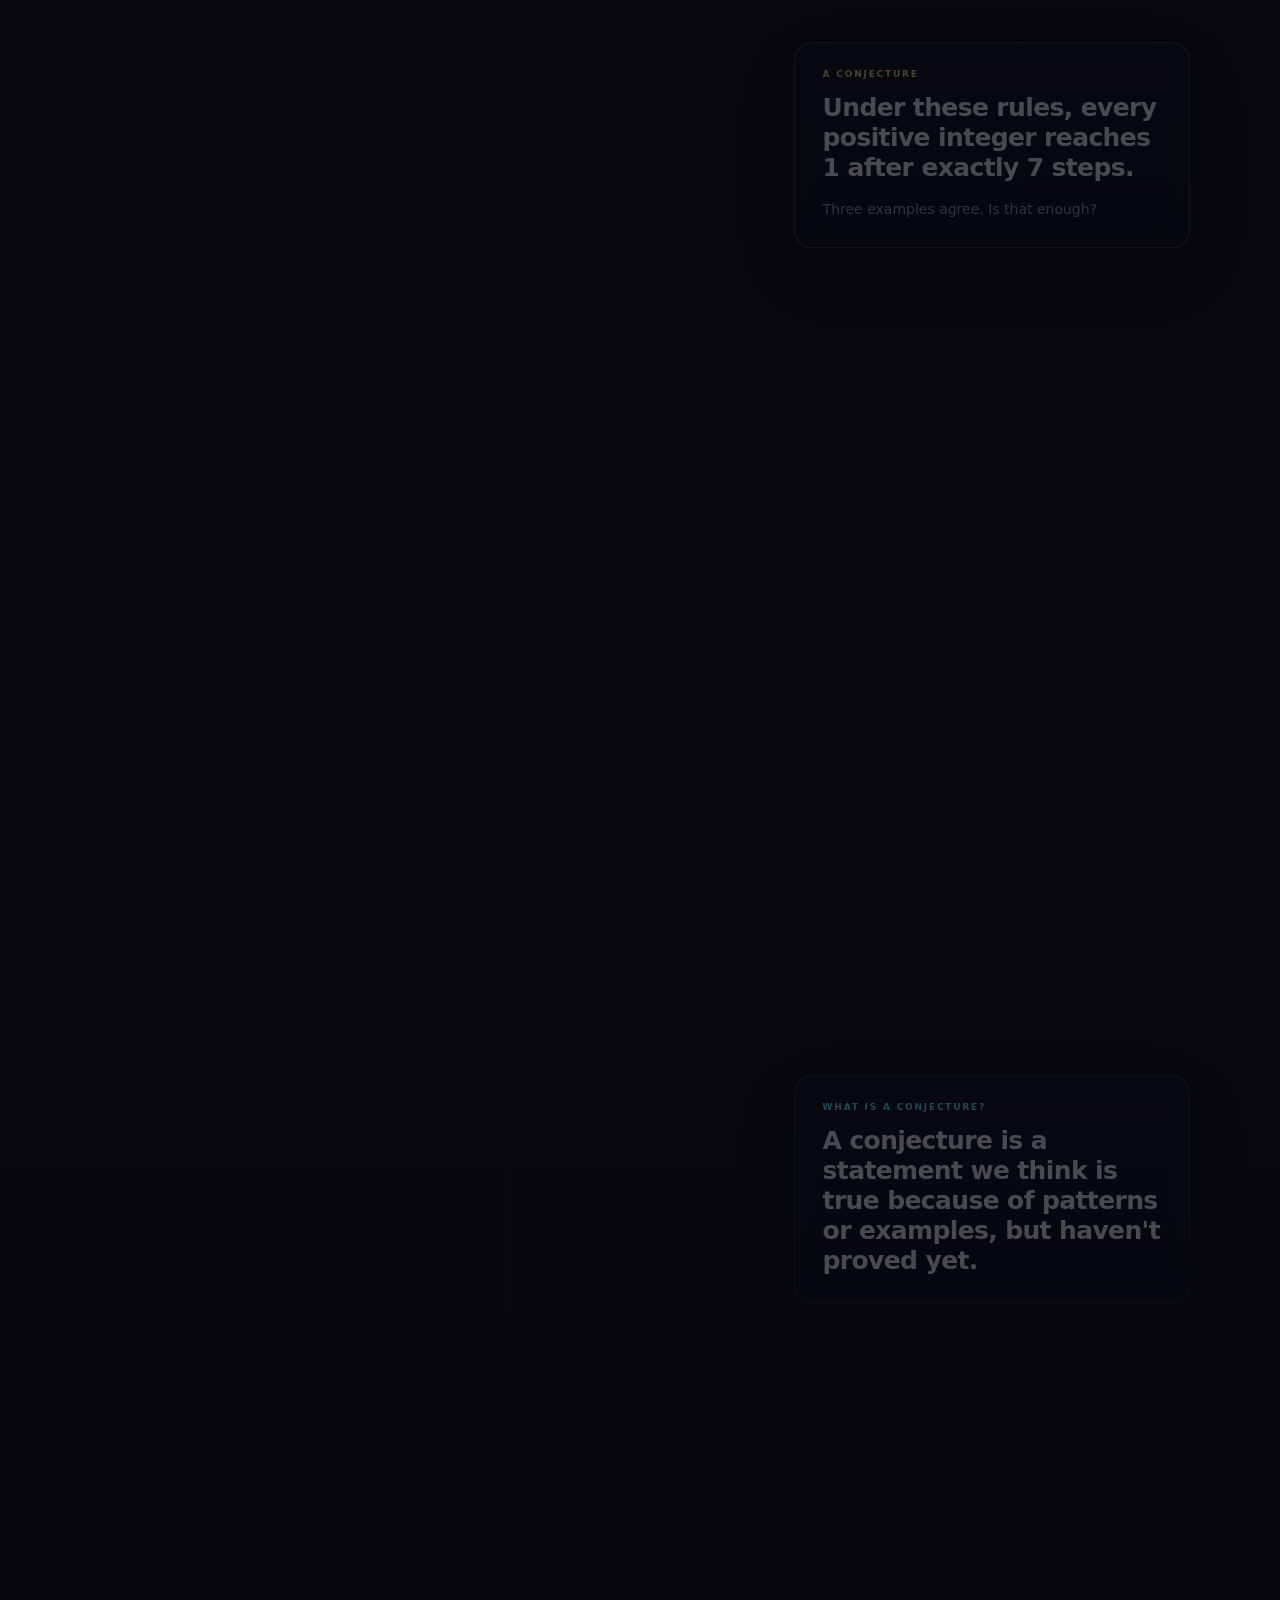
==== commit 8af59149: "Fix Curiosity Lab return link hidden behind fixed header" ====
--- a/index.html
+++ b/index.html
@@ -7,7 +7,7 @@
   <title>The Collatz Laboratory</title>
   <link rel="stylesheet" href="styles.css?v=20261025-story-final-clean-1" />
   <link rel="stylesheet" href="story-patterns.css?v=20261025-morph-3" />
-<style id="curiosity-lab-return-style">.curiosity-lab-return{position:relative;z-index:20;padding:9px 22px;text-align:left;background:#10141d;border-bottom:1px solid #273344;font:600 13px/1.4 ui-sans-serif,system-ui,-apple-system,"Segoe UI",sans-serif}.curiosity-lab-return a{color:#dce9fa;text-decoration:none}.curiosity-lab-return a:hover,.curiosity-lab-return a:focus-visible{text-decoration:underline}.curiosity-lab-return a:focus-visible{outline:2px solid currentColor;outline-offset:3px}</style>
+<style id="curiosity-lab-return-style">.curiosity-lab-return{position:fixed;top:0;left:0;right:0;z-index:210;padding:9px 22px;text-align:left;background:#10141d;border-bottom:1px solid #273344;font:600 13px/1.4 ui-sans-serif,system-ui,-apple-system,"Segoe UI",sans-serif}.curiosity-lab-return a{color:#dce9fa;text-decoration:none}.curiosity-lab-return a:hover,.curiosity-lab-return a:focus-visible{text-decoration:underline}.curiosity-lab-return a:focus-visible{outline:2px solid currentColor;outline-offset:3px}.site-header{top:36px!important} </style>
 </head>
 <body>
   <div class="curiosity-lab-return"><a href="https://solisen14.github.io/the-curiosity-lab/" aria-label="Back to The Curiosity Lab resource hub">← Back to The Curiosity Lab</a></div>
